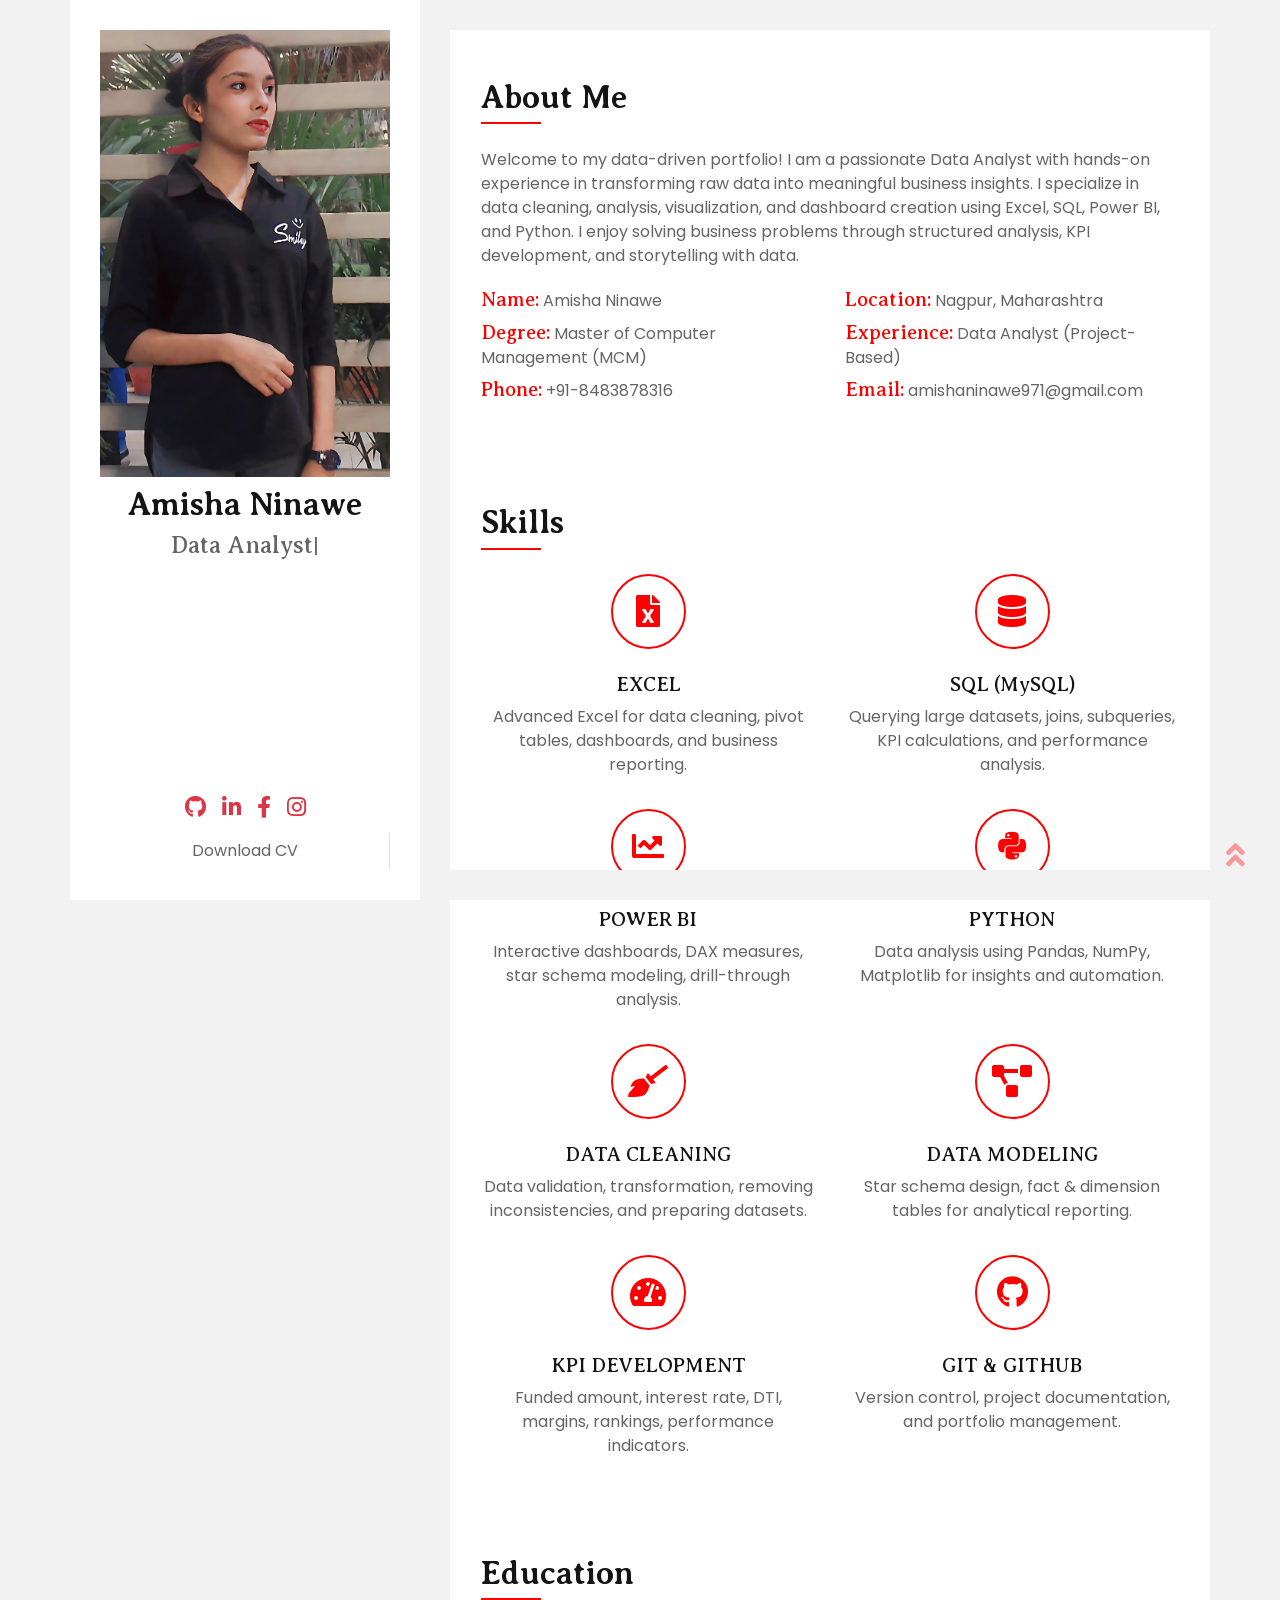
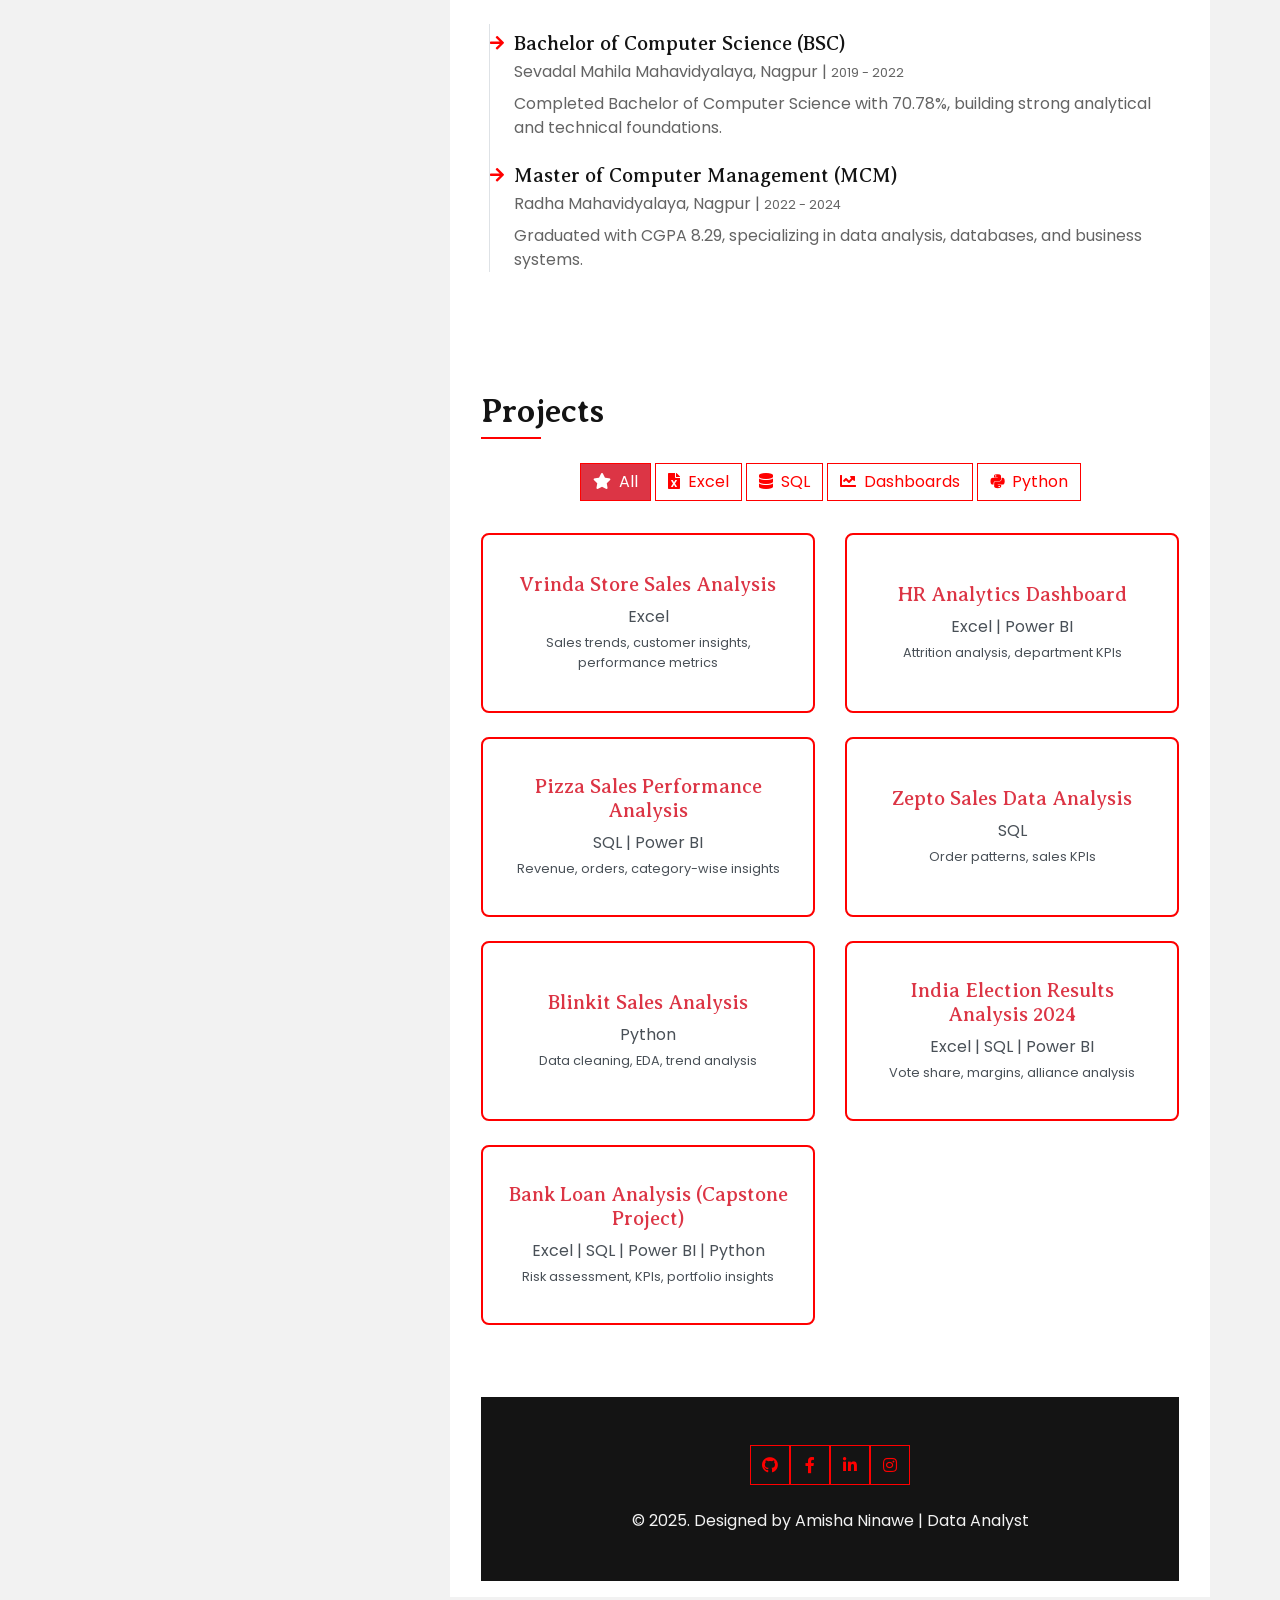
==== index.html @ b038d67d "sixth commit" ====
<!DOCTYPE html>
<html lang="en">
    <head>
        <meta charset="utf-8">
        <title>Amisha Ninawe | Data Analyst Portfolio</title>
        <meta content="width=device-width, initial-scale=1.0" name="viewport">
        <meta content="Free Website Template" name="keywords">
        <meta content="Free Website Template" name="description">
        <link rel="stylesheet" href="https://cdnjs.cloudflare.com/ajax/libs/font-awesome/4.7.0/css/font-awesome.min.css">

        <!-- Favicon -->
        <link href="img/favicon.ico" rel="icon">

        <!-- Google Fonts -->
        <link rel="preconnect" href="https://fonts.gstatic.com">
        <link href="https://fonts.googleapis.com/css2?family=Averia+Serif+Libre:wght@400;700&family=Poppins&display=swap" rel="stylesheet"> 

        <!-- Font Awesome -->
        <link href="https://cdnjs.cloudflare.com/ajax/libs/font-awesome/5.10.0/css/all.min.css" rel="stylesheet">

        <!-- Libraries Stylesheet -->
        <link href="lib/owlcarousel/assets/owl.carousel.min.css" rel="stylesheet">
        <link href="lib/lightbox/css/lightbox.min.css" rel="stylesheet">

        <!-- Customized Bootstrap Stylesheet -->
        <link href="css/style.css" rel="stylesheet">
    </head>
                <body data-spy="scroll" data-target=".navbar" data-offset="51">
                <div class="wrapper">
                 <div class="sidebar">
                <div class="sidebar-text d-flex flex-column h-100 justify-content-center text-center">
                <img class="w-100 img-fluid" src="img/Myself.jpg" alt="Image" id="shrink-image">
                 <h2 class="mt-2">Amisha Ninawe</h2>
                    <div class="mb-4" style="height: 22px;">
                        <h4 class="typed-text-output d-inline-block text-body"></h4>
                       <div class="typed-text d-none">
                       Data Analyst, Business Data Analyst, Power BI Developer, SQL Analyst, Analytics Professional
                      </div>
                    </div>
                    <div class="d-flex justify-content-center mt-auto mb-2" style="font-size: 22px;">
                        <a class="mx-2" href="https://github.com/Amisha0971"><i class="fab fa-github"></i></a>
                        <a class="mx-2" href="https://www.linkedin.com/in/amisha-n-b78b58271/"><i class="fab fa-linkedin-in"></i></a>
                        <a class="mx-2" href="https://www.facebook.com/profile.php?id=61550005736277"><i class="fab fa-facebook-f"></i></a>
                        <a class="mx-2" href="https://www.instagram.com/miss_gopeeka0907/"><i class="fab fa-instagram"></i></a>
                    </div>
                     <div class="d-flex align-items-end justify-content-between" style="margin-top: 0; padding-top: 0;">
                        <a href="https://drive.google.com/file/d/1MNE9P2Z4hpZyHETuMIl4eHHiagAOZmid/view?usp=sharing" class="btn btn-block border-right" download>Download CV</a>
                    </div>
                    </div>
                <div class="sidebar-icon d-flex flex-column h-100 justify-content-center text-right">
                    <i class="fas fa-2x fa-angle-double-right text-primary"></i>
                </div>
            </div>
            
            <div class="content">
                <!-- About Start -->
                <div class="container bg-white py-5">
                    <div class="row px-3">
                        <div class="col-12">
                            <h2 class="title position-relative pb-2 mb-4">About Me</h2>
                        </div>
                        <div class="col-12">
                        <p>
                        Welcome to my data-driven portfolio! I am a passionate Data Analyst with hands-on experience in transforming raw data into meaningful business insights. I specialize in data cleaning, analysis, visualization, and dashboard creation using Excel, SQL, Power BI, and Python. I enjoy solving business problems through structured analysis, KPI development, and storytelling with data.
                        </p>
                            <div class="row">
                            <div class="col-sm-6 py-1">
                            <h5 class="d-inline text-primary">Name:</h5> Amisha Ninawe
                            </div>

                            <div class="col-sm-6 py-1">
                            <h5 class="d-inline text-primary">Location:</h5> Nagpur, Maharashtra
                            </div>

                            <div class="col-sm-6 py-1">
                            <h5 class="d-inline text-primary">Degree:</h5> Master of Computer Management (MCM)
                            </div>

                            <div class="col-sm-6 py-1">
                            <h5 class="d-inline text-primary">Experience:</h5> Data Analyst (Project-Based)
                            </div>

                             <div class="col-sm-6 py-1">
                             <h5 class="d-inline text-primary">Phone:</h5> +91-8483878316
                             </div>

                             <div class="col-sm-6 py-1">
                             <h5 class="d-inline text-primary">Email:</h5> amishaninawe971@gmail.com
                             </div>

                             </div>
                        </div>
                    </div>
                </div>
                <!-- About End -->


               
    <!-- Skills Start -->
<div class="container bg-white pt-5 pb-3">
  <div class="row px-3">
    <div class="col-12">
      <h2 class="title position-relative pb-2 mb-4">Skills</h2>
    </div>

    <!-- EXCEL -->
    <div class="col-md-6 service-item text-center mb-3">
      <i class="fas fa-file-excel fa-2x mx-auto mb-4 text-primary"></i>
      <h5 class="mb-2">EXCEL</h5>
      <p>Advanced Excel for data cleaning, pivot tables, dashboards, and business reporting.</p>
    </div>

    <!-- SQL -->
    <div class="col-md-6 service-item text-center mb-3">
      <i class="fas fa-database fa-2x mx-auto mb-4 text-primary"></i>
      <h5 class="mb-2">SQL (MySQL)</h5>
      <p>Querying large datasets, joins, subqueries, KPI calculations, and performance analysis.</p>
    </div>

    <!-- POWER BI -->
    <div class="col-md-6 service-item text-center mb-3">
      <i class="fas fa-chart-line fa-2x mx-auto mb-4 text-primary"></i>
      <h5 class="mb-2">POWER BI</h5>
      <p>Interactive dashboards, DAX measures, star schema modeling, drill-through analysis.</p>
    </div>

    <!-- PYTHON -->
    <div class="col-md-6 service-item text-center mb-3">
      <i class="fab fa-python fa-2x mx-auto mb-4 text-primary"></i>
      <h5 class="mb-2">PYTHON</h5>
      <p>Data analysis using Pandas, NumPy, Matplotlib for insights and automation.</p>
    </div>

    <!-- DATA CLEANING -->
    <div class="col-md-6 service-item text-center mb-3">
      <i class="fas fa-broom fa-2x mx-auto mb-4 text-primary"></i>
      <h5 class="mb-2">DATA CLEANING</h5>
      <p>Data validation, transformation, removing inconsistencies, and preparing datasets.</p>
    </div>

    <!-- DATA MODELING -->
    <div class="col-md-6 service-item text-center mb-3">
      <i class="fas fa-project-diagram fa-2x mx-auto mb-4 text-primary"></i>
      <h5 class="mb-2">DATA MODELING</h5>
      <p>Star schema design, fact & dimension tables for analytical reporting.</p>
    </div>

    <!-- KPI DEVELOPMENT -->
    <div class="col-md-6 service-item text-center mb-3">
      <i class="fas fa-tachometer-alt fa-2x mx-auto mb-4 text-primary"></i>
      <h5 class="mb-2">KPI DEVELOPMENT</h5>
      <p>Funded amount, interest rate, DTI, margins, rankings, performance indicators.</p>
    </div>

    <!-- GIT & GITHUB -->
    <div class="col-md-6 service-item text-center mb-3">
      <i class="fab fa-github fa-2x mx-auto mb-4 text-primary"></i>
      <h5 class="mb-2">GIT & GITHUB</h5>
      <p>Version control, project documentation, and portfolio management.</p>
    </div>

  </div>
</div>
<!-- Skills End -->

                
<!-- Education Start -->
                <div class="container bg-white py-5">
                    <div class="row px-3">
                        <div class="col-12">
                            <h2 class="title position-relative pb-2 mb-4">Education</h2>
                        </div>
                        <div class="col-12">
                            <div class="border-left border-primary pt-2 pl-4 ml-2">
                                <div class="position-relative mb-4">
                                    <i class="fa fa-arrow-right text-primary position-absolute" style="top: 3px; left: -24px;"></i>
                                    <h5 class="mb-1">Bachelor of Computer Science (BSC)</h5>
                                    <p class="mb-2">Sevadal Mahila Mahavidyalaya, Nagpur | <small>2019 - 2022</small></p>
                                    <p>Completed Bachelor of Computer Science with 70.78%, building strong analytical and technical foundations.</p>

                                </div>
                                <div class="position-relative mb-4">
                                    <i class="fa fa-arrow-right text-primary position-absolute" style="top: 3px; left: -24px;"></i>
                                    <h5 class="mb-1">Master of Computer Management (MCM)</h5>
                                    <p class="mb-2">Radha Mahavidyalaya, Nagpur | <small>2022 - 2024</small></p>
                                    <p>Graduated with CGPA 8.29, specializing in data analysis, databases, and business systems.</p>

                                </div>
                              </div>
                        </div>
                    </div>
                </div>
                <!-- Education End -->


               
                <!-- Projects Start -->
<div class="container bg-white pt-5 pb-3">
    <div class="row px-3">
        <div class="col-12">
            <h2 class="title position-relative pb-2 mb-4">Projects</h2>
        </div>

        <div class="col-12">
            <!-- Filters -->
            <div class="row">
                <div class="col-12 text-center mb-2">
                    <ul class="list-inline mb-4" id="portfolio-flters">
                        <li class="btn btn-outline-primary active" data-filter="*">
                            <i class="fa fa-star mr-2"></i>All
                        </li>
                        <li class="btn btn-outline-primary" data-filter=".excel">
                            <i class="fa fa-file-excel mr-2"></i>Excel
                        </li>
                        <li class="btn btn-outline-primary" data-filter=".sql">
                            <i class="fa fa-database mr-2"></i>SQL
                        </li>
                        <li class="btn btn-outline-primary" data-filter=".dashboard">
                            <i class="fa fa-chart-line mr-2"></i>Dashboards
                        </li>
                        <li class="btn btn-outline-primary" data-filter=".python">
                            <i class="fab fa-python mr-2"></i>Python
                        </li>
                    </ul>
                </div>
            </div>

           <div class="row portfolio-container">

    <!-- Vrinda Store -->
    <div class="col-md-6 mb-4 portfolio-item excel">
        <a href="https://github.com/Amisha0971" target="_blank" class="project-link">
            <div class="position-relative p-4 border text-center">
                <h5>Vrinda Store Sales Analysis</h5>
                <p class="mb-1">Excel</p>
                <small>Sales trends, customer insights, performance metrics</small>
            </div>
        </a>
    </div>

    <!-- HR Analytics -->
    <div class="col-md-6 mb-4 portfolio-item excel dashboard">
        <a href="https://github.com/Amisha0971" target="_blank" class="project-link">
            <div class="position-relative p-4 border text-center">
                <h5>HR Analytics Dashboard</h5>
                <p class="mb-1">Excel | Power BI</p>
                <small>Attrition analysis, department KPIs</small>
            </div>
        </a>
    </div>

    <!-- Pizza Sales -->
    <div class="col-md-6 mb-4 portfolio-item sql dashboard">
        <a href="https://github.com/Amisha0971" target="_blank" class="project-link">
            <div class="position-relative p-4 border text-center">
                <h5>Pizza Sales Performance Analysis</h5>
                <p class="mb-1">SQL | Power BI</p>
                <small>Revenue, orders, category-wise insights</small>
            </div>
        </a>
    </div>

    <!-- Zepto Sales -->
    <div class="col-md-6 mb-4 portfolio-item sql">
        <a href="https://github.com/Amisha0971" target="_blank" class="project-link">
            <div class="position-relative p-4 border text-center">
                <h5>Zepto Sales Data Analysis</h5>
                <p class="mb-1">SQL</p>
                <small>Order patterns, sales KPIs</small>
            </div>
        </a>
    </div>

    <!-- Blinkit -->
    <div class="col-md-6 mb-4 portfolio-item python">
        <a href="https://github.com/Amisha0971" target="_blank" class="project-link">
            <div class="position-relative p-4 border text-center">
                <h5>Blinkit Sales Analysis</h5>
                <p class="mb-1">Python</p>
                <small>Data cleaning, EDA, trend analysis</small>
            </div>
        </a>
    </div>

    <!-- India Election -->
    <div class="col-md-6 mb-4 portfolio-item excel sql dashboard">
        <a href="https://github.com/Amisha0971" target="_blank" class="project-link">
            <div class="position-relative p-4 border text-center">
                <h5>India Election Results Analysis 2024</h5>
                <p class="mb-1">Excel | SQL | Power BI</p>
                <small>Vote share, margins, alliance analysis</small>
            </div>
        </a>
    </div>

    <!-- Bank Loan (Capstone) -->
    <div class="col-md-6 mb-4 portfolio-item excel sql dashboard python">
        <a href="https://github.com/Amisha0971" target="_blank" class="project-link">
            <div class="position-relative p-4 border text-center">
                <h5>Bank Loan Analysis (Capstone Project)</h5>
                <p class="mb-1">Excel | SQL | Power BI | Python</p>
                <small>Risk assessment, KPIs, portfolio insights</small>
            </div>
        </a>
    </div>

</div>



               <!-- Footer Start -->
<div class="container-fluid bg-white pt-5 px-0">
    <div class="container bg-dark text-light text-center py-5">
        <div class="d-flex justify-content-center mb-4">
            <a class="btn btn-outline-primary btn-square " href="https://github.com/Amisha0971"><i class="fab fa-github"></i></a>
            <a class="btn btn-outline-primary btn-square " href="https://www.facebook.com/profile.php?id=61550005736277"><i class="fab fa-facebook-f"></i></a>
            <a class="btn btn-outline-primary btn-square " href="https://www.linkedin.com/in/amisha-n-b78b58271/"><i class="fab fa-linkedin-in"></i></a>
            <a class="btn btn-outline-primary btn-square " href="https://www.instagram.com/miss_gopeeka0907/"><i class="fab fa-instagram"></i></a>
        </div>

        <p class="m-0">&copy; 2025. Designed by Amisha Ninawe | Data Analyst</p>

    </div>
</div>
<!-- Footer End -->

            </div>
        </div>
        
        <!-- Back to Top -->
        <a href="#" class="back-to-top"><i class="fa fa-angle-double-up"></i></a>
        
        <!-- JavaScript Libraries -->
        <script src="https://code.jquery.com/jquery-3.4.1.min.js"></script>
        <script src="https://stackpath.bootstrapcdn.com/bootstrap/4.4.1/js/bootstrap.bundle.min.js"></script>
        <script src="lib/typed/typed.min.js"></script>
        <script src="lib/easing/easing.min.js"></script>
        <script src="lib/waypoints/waypoints.min.js"></script>
        <script src="lib/owlcarousel/owl.carousel.min.js"></script>
        <script src="lib/isotope/isotope.pkgd.min.js"></script>
        <script src="lib/lightbox/js/lightbox.min.js"></script>

        <!-- Contact Javascript File -->
        <script src="mail/jqBootstrapValidation.min.js"></script>
        <script src="mail/contact.js"></script>

        <!-- Template Javascript -->
        <script src="js/main.js"></script>
    </body>
</html>
---- css/style.css ----
/******* Bootstrap Theming ********/
/*!
 * Bootstrap v4.5.3 (https://getbootstrap.com/)
 * Copyright 2011-2020 The Bootstrap Authors
 * Copyright 2011-2020 Twitter, Inc.
 * Licensed under MIT (https://github.com/twbs/bootstrap/blob/main/LICENSE)
 */
:root {
  --blue: #007bff;
  --indigo: #6610f2;
  --purple: #6f42c1;
  --pink: #e83e8c;
  --red: #dc3545;
  --orange: #fd7e14;
  --yellow: #ffc107;
  --green:#28a745;
  --teal: #20c997;
  --cyan: #17a2b8;
  --white: #fff;
  --gray: #6c757d;
  --gray-dark: #343a40;
  --primary:var(--cyan);
  --secondary: #6c757d;
  --success: red;
  --info: #17a2b8;
  --warning: #ffc107;
  --danger: #dc3545;
  --light: #F2F2F2;
  --dark: #141414;
  --breakpoint-xs: 0;
  --breakpoint-sm: 576px;
  --breakpoint-md: 768px;
  --breakpoint-lg: 992px;
  --breakpoint-xl: 1200px;
  --font-family-sans-serif: -apple-system, BlinkMacSystemFont, "Segoe UI", Roboto, "Helvetica Neue", Arial, "Noto Sans", sans-serif, "Apple Color Emoji", "Segoe UI Emoji", "Segoe UI Symbol", "Noto Color Emoji";
  --font-family-monospace: SFMono-Regular, Menlo, Monaco, Consolas, "Liberation Mono", "Courier New", monospace;
}

*,
*::before,
*::after {
  box-sizing: border-box;
}

html {
  font-family: sans-serif;
  line-height: 1.15;
  -webkit-text-size-adjust: 100%;
  -webkit-tap-highlight-color: rgba(0, 0, 0, 0);
}

article, aside, figcaption, figure, footer, header, hgroup, main, nav, section {
  display: block;
}

body {
  margin: 0;
  font-family: "Poppins", sans-serif;
  font-size: 1rem;
  font-weight: 400;
  line-height: 1.5;
  color: #646464;
  text-align: left;
  background-color: #F2F2F2;
}

[tabindex="-1"]:focus:not(:focus-visible) {
  outline: 0 !important;
}

hr {
  box-sizing: content-box;
  height: 0;
  overflow: visible;
}

h1, h2, h3, h4, h5, h6 {
  margin-top: 0;
  margin-bottom: 0.5rem;
}

p {
  margin-top: 0;
  margin-bottom: 1rem;
}

abbr[title],
abbr[data-original-title] {
  text-decoration: underline;
  text-decoration: underline dotted;
  cursor: help;
  border-bottom: 0;
  text-decoration-skip-ink: none;
}

address {
  margin-bottom: 1rem;
  font-style: normal;
  line-height: inherit;
}

ol,
ul,
dl {
  margin-top: 0;
  margin-bottom: 1rem;
}

ol ol,
ul ul,
ol ul,
ul ol {
  margin-bottom: 0;
}

dt {
  font-weight: 700;
}

dd {
  margin-bottom: .5rem;
  margin-left: 0;
}

blockquote {
  margin: 0 0 1rem;
}

b,
strong {
  font-weight: bolder;
}

small {
  font-size: 80%;
}

sub,
sup {
  position: relative;
  font-size: 75%;
  line-height: 0;
  vertical-align: baseline;
}

sub {
  bottom: -.25em;
}

sup {
  top: -.5em;
}

a {
  color:red;
  text-decoration: none;
  background-color: transparent;
}

a:hover {
  color:red;
  text-decoration: underline;
}

a:not([href]):not([class]) {
  color: inherit;
  text-decoration: none;
}

a:not([href]):not([class]):hover {
  color: inherit;
  text-decoration: none;
}

pre,
code,
kbd,
samp {
  font-family: SFMono-Regular, Menlo, Monaco, Consolas, "Liberation Mono", "Courier New", monospace;
  font-size: 1em;
}

pre {
  margin-top: 0;
  margin-bottom: 1rem;
  overflow: auto;
  -ms-overflow-style: scrollbar;
}

figure {
  margin: 0 0 1rem;
}

img {
  vertical-align: middle;
  border-style: none;
}

svg {
  overflow: hidden;
  vertical-align: middle;
}

table {
  border-collapse: collapse;
}

caption {
  padding-top: 0.75rem;
  padding-bottom: 0.75rem;
  color: #6c757d;
  text-align: left;
  caption-side: bottom;
}

th {
  text-align: inherit;
  text-align: -webkit-match-parent;
}

label {
  display: inline-block;
  margin-bottom: 0.5rem;
}

button {
  border-radius: 0;
}

button:focus {
  outline: 1px dotted;
  outline: 5px auto -webkit-focus-ring-color;
}

input,
button,
select,
optgroup,
textarea {
  margin: 0;
  font-family: inherit;
  font-size: inherit;
  line-height: inherit;
}

button,
input {
  overflow: visible;
}

button,
select {
  text-transform: none;
}

[role="button"] {
  cursor: pointer;
}

select {
  word-wrap: normal;
}

button,
[type="button"],
[type="reset"],
[type="submit"] {
  -webkit-appearance: button;
}

button:not(:disabled),
[type="button"]:not(:disabled),
[type="reset"]:not(:disabled),
[type="submit"]:not(:disabled) {
  cursor: pointer;
}

button::-moz-focus-inner,
[type="button"]::-moz-focus-inner,
[type="reset"]::-moz-focus-inner,
[type="submit"]::-moz-focus-inner {
  padding: 0;
  border-style: none;
}

input[type="radio"],
input[type="checkbox"] {
  box-sizing: border-box;
  padding: 0;
}

textarea {
  overflow: auto;
  resize: vertical;
}

fieldset {
  min-width: 0;
  padding: 0;
  margin: 0;
  border: 0;
}

legend {
  display: block;
  width: 100%;
  max-width: 100%;
  padding: 0;
  margin-bottom: .5rem;
  font-size: 1.5rem;
  line-height: inherit;
  color: inherit;
  white-space: normal;
}

progress {
  vertical-align: baseline;
}

[type="number"]::-webkit-inner-spin-button,
[type="number"]::-webkit-outer-spin-button {
  height: auto;
}

[type="search"] {
  outline-offset: -2px;
  -webkit-appearance: none;
}

[type="search"]::-webkit-search-decoration {
  -webkit-appearance: none;
}

::-webkit-file-upload-button {
  font: inherit;
  -webkit-appearance: button;
}

output {
  display: inline-block;
}

summary {
  display: list-item;
  cursor: pointer;
}

template {
  display: none;
}

[hidden] {
  display: none !important;
}

h1, h2, h3, h4, h5, h6,
.h1, .h2, .h3, .h4, .h5, .h6 {
  margin-bottom: 0.5rem;
  font-family: "Averia Serif Libre", cursive;
  font-weight: 500;
  line-height: 1.2;
  color: #141414;
}

h1, .h1 {
  font-size: 2.5rem;
}

h2, .h2 {
  font-size: 2rem;
}

h3, .h3 {
  font-size: 1.75rem;
}

h4, .h4 {
  font-size: 1.5rem;
}

h5, .h5 {
  font-size: 1.25rem;
}

h6, .h6 {
  font-size: 1rem;
}

.lead {
  font-size: 1.25rem;
  font-weight: 300;
}

.display-1 {
  font-size: 6rem;
  font-weight: 300;
  line-height: 1.2;
}

.display-2 {
  font-size: 5.5rem;
  font-weight: 300;
  line-height: 1.2;
}

.display-3 {
  font-size: 4.5rem;
  font-weight: 300;
  line-height: 1.2;
}

.display-4 {
  font-size: 3.5rem;
  font-weight: 300;
  line-height: 1.2;
}

hr {
  margin-top: 1rem;
  margin-bottom: 1rem;
  border: 0;
  border-top: 1px solid rgba(0, 0, 0, 0.1);
}

small,
.small {
  font-size: 80%;
  font-weight: 400;
}

mark,
.mark {
  padding: 0.2em;
  background-color: #fcf8e3;
}

.list-unstyled {
  padding-left: 0;
  list-style: none;
}

.list-inline {
  padding-left: 0;
  list-style: none;
}

.list-inline-item {
  display: inline-block;
}

.list-inline-item:not(:last-child) {
  margin-right: 0.5rem;
}

.initialism {
  font-size: 90%;
  text-transform: uppercase;
}

.blockquote {
  margin-bottom: 1rem;
  font-size: 1.25rem;
}

.blockquote-footer {
  display: block;
  font-size: 80%;
  color: #6c757d;
}

.blockquote-footer::before {
  content: "\2014\00A0";
}

#shrink-image {
  transition: transform 0.3s; /* Add a smooth transition effect */
}

#shrink-image:hover {
  transform: scale(0.9); /* Shrink the image to 90% of its original size on hover */
}

.img-fluid {
  max-width: 100%;
  height: auto;
}

.img-thumbnail {
  padding: 0.25rem;
  background-color: #F2F2F2;
  border: 1px solid #dee2e6;
  max-width: 100%;
  height: auto;
}

.figure {
  display: inline-block;
}

.figure-img {
  margin-bottom: 0.5rem;
  line-height: 1;
}

.figure-caption {
  font-size: 90%;
  color: #6c757d;
}

code {
  font-size: 87.5%;
  color: #e83e8c;
  word-wrap: break-word;
}

a > code {
  color: inherit;
}

kbd {
  padding: 0.2rem 0.4rem;
  font-size: 87.5%;
  color: #fff;
  background-color: #212529;
}

kbd kbd {
  padding: 0;
  font-size: 100%;
  font-weight: 700;
}

pre {
  display: block;
  font-size: 87.5%;
  color: #212529;
}

pre code {
  font-size: inherit;
  color: inherit;
  word-break: normal;
}

.pre-scrollable {
  max-height: 340px;
  overflow-y: scroll;
}

.container,
.container-fluid,
.container-sm,
.container-md,
.container-lg,
.container-xl {
  width: 100%;
  padding-right: 15px;
  padding-left: 15px;
  margin-right: auto;
  margin-left: auto;
}

@media (min-width: 576px) {
  .container, .container-sm {
    max-width: 540px;
  }
}

@media (min-width: 768px) {
  .container, .container-sm, .container-md {
    max-width: 720px;
  }
}

@media (min-width: 992px) {
  .container, .container-sm, .container-md, .container-lg {
    max-width: 960px;
  }
}

@media (min-width: 1200px) {
  .container, .container-sm, .container-md, .container-lg, .container-xl {
    max-width: 1140px;
  }
}

.row {
  display: flex;
  flex-wrap: wrap;
  margin-right: -15px;
  margin-left: -15px;
}

.no-gutters {
  margin-right: 0;
  margin-left: 0;
}

.no-gutters > .col,
.no-gutters > [class*="col-"] {
  padding-right: 0;
  padding-left: 0;
}

.col-1, .col-2, .col-3, .col-4, .col-5, .col-6, .col-7, .col-8, .col-9, .col-10, .col-11, .col-12, .col,
.col-auto, .col-sm-1, .col-sm-2, .col-sm-3, .col-sm-4, .col-sm-5, .col-sm-6, .col-sm-7, .col-sm-8, .col-sm-9, .col-sm-10, .col-sm-11, .col-sm-12, .col-sm,
.col-sm-auto, .col-md-1, .col-md-2, .col-md-3, .col-md-4, .col-md-5, .col-md-6, .col-md-7, .col-md-8, .col-md-9, .col-md-10, .col-md-11, .col-md-12, .col-md,
.col-md-auto, .col-lg-1, .col-lg-2, .col-lg-3, .col-lg-4, .col-lg-5, .col-lg-6, .col-lg-7, .col-lg-8, .col-lg-9, .col-lg-10, .col-lg-11, .col-lg-12, .col-lg,
.col-lg-auto, .col-xl-1, .col-xl-2, .col-xl-3, .col-xl-4, .col-xl-5, .col-xl-6, .col-xl-7, .col-xl-8, .col-xl-9, .col-xl-10, .col-xl-11, .col-xl-12, .col-xl,
.col-xl-auto {
  position: relative;
  width: 100%;
  padding-right: 15px;
  padding-left: 15px;
}

.col {
  flex-basis: 0;
  flex-grow: 1;
  max-width: 100%;
}

.row-cols-1 > * {
  flex: 0 0 100%;
  max-width: 100%;
}

.row-cols-2 > * {
  flex: 0 0 50%;
  max-width: 50%;
}

.row-cols-3 > * {
  flex: 0 0 33.33333%;
  max-width: 33.33333%;
}

.row-cols-4 > * {
  flex: 0 0 25%;
  max-width: 25%;
}

.row-cols-5 > * {
  flex: 0 0 20%;
  max-width: 20%;
}

.row-cols-6 > * {
  flex: 0 0 16.66667%;
  max-width: 16.66667%;
}

.col-auto {
  flex: 0 0 auto;
  width: auto;
  max-width: 100%;
}

.col-1 {
  flex: 0 0 8.33333%;
  max-width: 8.33333%;
}

.col-2 {
  flex: 0 0 16.66667%;
  max-width: 16.66667%;
}

.col-3 {
  flex: 0 0 25%;
  max-width: 25%;
}

.col-4 {
  flex: 0 0 33.33333%;
  max-width: 33.33333%;
}

.col-5 {
  flex: 0 0 41.66667%;
  max-width: 41.66667%;
}

.col-6 {
  flex: 0 0 50%;
  max-width: 50%;
}

.col-7 {
  flex: 0 0 58.33333%;
  max-width: 58.33333%;
}

.col-8 {
  flex: 0 0 66.66667%;
  max-width: 66.66667%;
}

.col-9 {
  flex: 0 0 75%;
  max-width: 75%;
}

.col-10 {
  flex: 0 0 83.33333%;
  max-width: 83.33333%;
}

.col-11 {
  flex: 0 0 91.66667%;
  max-width: 91.66667%;
}

.col-12 {
  flex: 0 0 100%;
  max-width: 100%;
}

.order-first {
  order: -1;
}

.order-last {
  order: 13;
}

.order-0 {
  order: 0;
}

.order-1 {
  order: 1;
}

.order-2 {
  order: 2;
}

.order-3 {
  order: 3;
}

.order-4 {
  order: 4;
}

.order-5 {
  order: 5;
}

.order-6 {
  order: 6;
}

.order-7 {
  order: 7;
}

.order-8 {
  order: 8;
}

.order-9 {
  order: 9;
}

.order-10 {
  order: 10;
}

.order-11 {
  order: 11;
}

.order-12 {
  order: 12;
}

.offset-1 {
  margin-left: 8.33333%;
}

.offset-2 {
  margin-left: 16.66667%;
}

.offset-3 {
  margin-left: 25%;
}

.offset-4 {
  margin-left: 33.33333%;
}

.offset-5 {
  margin-left: 41.66667%;
}

.offset-6 {
  margin-left: 50%;
}

.offset-7 {
  margin-left: 58.33333%;
}

.offset-8 {
  margin-left: 66.66667%;
}

.offset-9 {
  margin-left: 75%;
}

.offset-10 {
  margin-left: 83.33333%;
}

.offset-11 {
  margin-left: 91.66667%;
}

@media (min-width: 576px) {
  .col-sm {
    flex-basis: 0;
    flex-grow: 1;
    max-width: 100%;
  }
  .row-cols-sm-1 > * {
    flex: 0 0 100%;
    max-width: 100%;
  }
  .row-cols-sm-2 > * {
    flex: 0 0 50%;
    max-width: 50%;
  }
  .row-cols-sm-3 > * {
    flex: 0 0 33.33333%;
    max-width: 33.33333%;
  }
  .row-cols-sm-4 > * {
    flex: 0 0 25%;
    max-width: 25%;
  }
  .row-cols-sm-5 > * {
    flex: 0 0 20%;
    max-width: 20%;
  }
  .row-cols-sm-6 > * {
    flex: 0 0 16.66667%;
    max-width: 16.66667%;
  }
  .col-sm-auto {
    flex: 0 0 auto;
    width: auto;
    max-width: 100%;
  }
  .col-sm-1 {
    flex: 0 0 8.33333%;
    max-width: 8.33333%;
  }
  .col-sm-2 {
    flex: 0 0 16.66667%;
    max-width: 16.66667%;
  }
  .col-sm-3 {
    flex: 0 0 25%;
    max-width: 25%;
  }
  .col-sm-4 {
    flex: 0 0 33.33333%;
    max-width: 33.33333%;
  }
  .col-sm-5 {
    flex: 0 0 41.66667%;
    max-width: 41.66667%;
  }
  .col-sm-6 {
    flex: 0 0 50%;
    max-width: 50%;
  }
  .col-sm-7 {
    flex: 0 0 58.33333%;
    max-width: 58.33333%;
  }
  .col-sm-8 {
    flex: 0 0 66.66667%;
    max-width: 66.66667%;
  }
  .col-sm-9 {
    flex: 0 0 75%;
    max-width: 75%;
  }
  .col-sm-10 {
    flex: 0 0 83.33333%;
    max-width: 83.33333%;
  }
  .col-sm-11 {
    flex: 0 0 91.66667%;
    max-width: 91.66667%;
  }
  .col-sm-12 {
    flex: 0 0 100%;
    max-width: 100%;
  }
  .order-sm-first {
    order: -1;
  }
  .order-sm-last {
    order: 13;
  }
  .order-sm-0 {
    order: 0;
  }
  .order-sm-1 {
    order: 1;
  }
  .order-sm-2 {
    order: 2;
  }
  .order-sm-3 {
    order: 3;
  }
  .order-sm-4 {
    order: 4;
  }
  .order-sm-5 {
    order: 5;
  }
  .order-sm-6 {
    order: 6;
  }
  .order-sm-7 {
    order: 7;
  }
  .order-sm-8 {
    order: 8;
  }
  .order-sm-9 {
    order: 9;
  }
  .order-sm-10 {
    order: 10;
  }
  .order-sm-11 {
    order: 11;
  }
  .order-sm-12 {
    order: 12;
  }
  .offset-sm-0 {
    margin-left: 0;
  }
  .offset-sm-1 {
    margin-left: 8.33333%;
  }
  .offset-sm-2 {
    margin-left: 16.66667%;
  }
  .offset-sm-3 {
    margin-left: 25%;
  }
  .offset-sm-4 {
    margin-left: 33.33333%;
  }
  .offset-sm-5 {
    margin-left: 41.66667%;
  }
  .offset-sm-6 {
    margin-left: 50%;
  }
  .offset-sm-7 {
    margin-left: 58.33333%;
  }
  .offset-sm-8 {
    margin-left: 66.66667%;
  }
  .offset-sm-9 {
    margin-left: 75%;
  }
  .offset-sm-10 {
    margin-left: 83.33333%;
  }
  .offset-sm-11 {
    margin-left: 91.66667%;
  }
}

@media (min-width: 768px) {
  .col-md {
    flex-basis: 0;
    flex-grow: 1;
    max-width: 100%;
  }
  .row-cols-md-1 > * {
    flex: 0 0 100%;
    max-width: 100%;
  }
  .row-cols-md-2 > * {
    flex: 0 0 50%;
    max-width: 50%;
  }
  .row-cols-md-3 > * {
    flex: 0 0 33.33333%;
    max-width: 33.33333%;
  }
  .row-cols-md-4 > * {
    flex: 0 0 25%;
    max-width: 25%;
  }
  .row-cols-md-5 > * {
    flex: 0 0 20%;
    max-width: 20%;
  }
  .row-cols-md-6 > * {
    flex: 0 0 16.66667%;
    max-width: 16.66667%;
  }
  .col-md-auto {
    flex: 0 0 auto;
    width: auto;
    max-width: 100%;
  }
  .col-md-1 {
    flex: 0 0 8.33333%;
    max-width: 8.33333%;
  }
  .col-md-2 {
    flex: 0 0 16.66667%;
    max-width: 16.66667%;
  }
  .col-md-3 {
    flex: 0 0 25%;
    max-width: 25%;
  }
  .col-md-4 {
    flex: 0 0 33.33333%;
    max-width: 33.33333%;
  }
  .col-md-5 {
    flex: 0 0 41.66667%;
    max-width: 41.66667%;
  }
  .col-md-6 {
    flex: 0 0 50%;
    max-width: 50%;
  }
  .col-md-7 {
    flex: 0 0 58.33333%;
    max-width: 58.33333%;
  }
  .col-md-8 {
    flex: 0 0 66.66667%;
    max-width: 66.66667%;
  }
  .col-md-9 {
    flex: 0 0 75%;
    max-width: 75%;
  }
  .col-md-10 {
    flex: 0 0 83.33333%;
    max-width: 83.33333%;
  }
  .col-md-11 {
    flex: 0 0 91.66667%;
    max-width: 91.66667%;
  }
  .col-md-12 {
    flex: 0 0 100%;
    max-width: 100%;
  }
  .order-md-first {
    order: -1;
  }
  .order-md-last {
    order: 13;
  }
  .order-md-0 {
    order: 0;
  }
  .order-md-1 {
    order: 1;
  }
  .order-md-2 {
    order: 2;
  }
  .order-md-3 {
    order: 3;
  }
  .order-md-4 {
    order: 4;
  }
  .order-md-5 {
    order: 5;
  }
  .order-md-6 {
    order: 6;
  }
  .order-md-7 {
    order: 7;
  }
  .order-md-8 {
    order: 8;
  }
  .order-md-9 {
    order: 9;
  }
  .order-md-10 {
    order: 10;
  }
  .order-md-11 {
    order: 11;
  }
  .order-md-12 {
    order: 12;
  }
  .offset-md-0 {
    margin-left: 0;
  }
  .offset-md-1 {
    margin-left: 8.33333%;
  }
  .offset-md-2 {
    margin-left: 16.66667%;
  }
  .offset-md-3 {
    margin-left: 25%;
  }
  .offset-md-4 {
    margin-left: 33.33333%;
  }
  .offset-md-5 {
    margin-left: 41.66667%;
  }
  .offset-md-6 {
    margin-left: 50%;
  }
  .offset-md-7 {
    margin-left: 58.33333%;
  }
  .offset-md-8 {
    margin-left: 66.66667%;
  }
  .offset-md-9 {
    margin-left: 75%;
  }
  .offset-md-10 {
    margin-left: 83.33333%;
  }
  .offset-md-11 {
    margin-left: 91.66667%;
  }
}

@media (min-width: 992px) {
  .col-lg {
    flex-basis: 0;
    flex-grow: 1;
    max-width: 100%;
  }
  .row-cols-lg-1 > * {
    flex: 0 0 100%;
    max-width: 100%;
  }
  .row-cols-lg-2 > * {
    flex: 0 0 50%;
    max-width: 50%;
  }
  .row-cols-lg-3 > * {
    flex: 0 0 33.33333%;
    max-width: 33.33333%;
  }
  .row-cols-lg-4 > * {
    flex: 0 0 25%;
    max-width: 25%;
  }
  .row-cols-lg-5 > * {
    flex: 0 0 20%;
    max-width: 20%;
  }
  .row-cols-lg-6 > * {
    flex: 0 0 16.66667%;
    max-width: 16.66667%;
  }
  .col-lg-auto {
    flex: 0 0 auto;
    width: auto;
    max-width: 100%;
  }
  .col-lg-1 {
    flex: 0 0 8.33333%;
    max-width: 8.33333%;
  }
  .col-lg-2 {
    flex: 0 0 16.66667%;
    max-width: 16.66667%;
  }
  .col-lg-3 {
    flex: 0 0 25%;
    max-width: 25%;
  }
  .col-lg-4 {
    flex: 0 0 33.33333%;
    max-width: 33.33333%;
  }
  .col-lg-5 {
    flex: 0 0 41.66667%;
    max-width: 41.66667%;
  }
  .col-lg-6 {
    flex: 0 0 50%;
    max-width: 50%;
  }
  .col-lg-7 {
    flex: 0 0 58.33333%;
    max-width: 58.33333%;
  }
  .col-lg-8 {
    flex: 0 0 66.66667%;
    max-width: 66.66667%;
  }
  .col-lg-9 {
    flex: 0 0 75%;
    max-width: 75%;
  }
  .col-lg-10 {
    flex: 0 0 83.33333%;
    max-width: 83.33333%;
  }
  .col-lg-11 {
    flex: 0 0 91.66667%;
    max-width: 91.66667%;
  }
  .col-lg-12 {
    flex: 0 0 100%;
    max-width: 100%;
  }
  .order-lg-first {
    order: -1;
  }
  .order-lg-last {
    order: 13;
  }
  .order-lg-0 {
    order: 0;
  }
  .order-lg-1 {
    order: 1;
  }
  .order-lg-2 {
    order: 2;
  }
  .order-lg-3 {
    order: 3;
  }
  .order-lg-4 {
    order: 4;
  }
  .order-lg-5 {
    order: 5;
  }
  .order-lg-6 {
    order: 6;
  }
  .order-lg-7 {
    order: 7;
  }
  .order-lg-8 {
    order: 8;
  }
  .order-lg-9 {
    order: 9;
  }
  .order-lg-10 {
    order: 10;
  }
  .order-lg-11 {
    order: 11;
  }
  .order-lg-12 {
    order: 12;
  }
  .offset-lg-0 {
    margin-left: 0;
  }
  .offset-lg-1 {
    margin-left: 8.33333%;
  }
  .offset-lg-2 {
    margin-left: 16.66667%;
  }
  .offset-lg-3 {
    margin-left: 25%;
  }
  .offset-lg-4 {
    margin-left: 33.33333%;
  }
  .offset-lg-5 {
    margin-left: 41.66667%;
  }
  .offset-lg-6 {
    margin-left: 50%;
  }
  .offset-lg-7 {
    margin-left: 58.33333%;
  }
  .offset-lg-8 {
    margin-left: 66.66667%;
  }
  .offset-lg-9 {
    margin-left: 75%;
  }
  .offset-lg-10 {
    margin-left: 83.33333%;
  }
  .offset-lg-11 {
    margin-left: 91.66667%;
  }
}

@media (min-width: 1200px) {
  .col-xl {
    flex-basis: 0;
    flex-grow: 1;
    max-width: 100%;
  }
  .row-cols-xl-1 > * {
    flex: 0 0 100%;
    max-width: 100%;
  }
  .row-cols-xl-2 > * {
    flex: 0 0 50%;
    max-width: 50%;
  }
  .row-cols-xl-3 > * {
    flex: 0 0 33.33333%;
    max-width: 33.33333%;
  }
  .row-cols-xl-4 > * {
    flex: 0 0 25%;
    max-width: 25%;
  }
  .row-cols-xl-5 > * {
    flex: 0 0 20%;
    max-width: 20%;
  }
  .row-cols-xl-6 > * {
    flex: 0 0 16.66667%;
    max-width: 16.66667%;
  }
  .col-xl-auto {
    flex: 0 0 auto;
    width: auto;
    max-width: 100%;
  }
  .col-xl-1 {
    flex: 0 0 8.33333%;
    max-width: 8.33333%;
  }
  .col-xl-2 {
    flex: 0 0 16.66667%;
    max-width: 16.66667%;
  }
  .col-xl-3 {
    flex: 0 0 25%;
    max-width: 25%;
  }
  .col-xl-4 {
    flex: 0 0 33.33333%;
    max-width: 33.33333%;
  }
  .col-xl-5 {
    flex: 0 0 41.66667%;
    max-width: 41.66667%;
  }
  .col-xl-6 {
    flex: 0 0 50%;
    max-width: 50%;
  }
  .col-xl-7 {
    flex: 0 0 58.33333%;
    max-width: 58.33333%;
  }
  .col-xl-8 {
    flex: 0 0 66.66667%;
    max-width: 66.66667%;
  }
  .col-xl-9 {
    flex: 0 0 75%;
    max-width: 75%;
  }
  .col-xl-10 {
    flex: 0 0 83.33333%;
    max-width: 83.33333%;
  }
  .col-xl-11 {
    flex: 0 0 91.66667%;
    max-width: 91.66667%;
  }
  .col-xl-12 {
    flex: 0 0 100%;
    max-width: 100%;
  }
  .order-xl-first {
    order: -1;
  }
  .order-xl-last {
    order: 13;
  }
  .order-xl-0 {
    order: 0;
  }
  .order-xl-1 {
    order: 1;
  }
  .order-xl-2 {
    order: 2;
  }
  .order-xl-3 {
    order: 3;
  }
  .order-xl-4 {
    order: 4;
  }
  .order-xl-5 {
    order: 5;
  }
  .order-xl-6 {
    order: 6;
  }
  .order-xl-7 {
    order: 7;
  }
  .order-xl-8 {
    order: 8;
  }
  .order-xl-9 {
    order: 9;
  }
  .order-xl-10 {
    order: 10;
  }
  .order-xl-11 {
    order: 11;
  }
  .order-xl-12 {
    order: 12;
  }
  .offset-xl-0 {
    margin-left: 0;
  }
  .offset-xl-1 {
    margin-left: 8.33333%;
  }
  .offset-xl-2 {
    margin-left: 16.66667%;
  }
  .offset-xl-3 {
    margin-left: 25%;
  }
  .offset-xl-4 {
    margin-left: 33.33333%;
  }
  .offset-xl-5 {
    margin-left: 41.66667%;
  }
  .offset-xl-6 {
    margin-left: 50%;
  }
  .offset-xl-7 {
    margin-left: 58.33333%;
  }
  .offset-xl-8 {
    margin-left: 66.66667%;
  }
  .offset-xl-9 {
    margin-left: 75%;
  }
  .offset-xl-10 {
    margin-left: 83.33333%;
  }
  .offset-xl-11 {
    margin-left: 91.66667%;
  }
}

.table {
  width: 100%;
  margin-bottom: 1rem;
  color: #646464;
}

.table th,
.table td {
  padding: 0.75rem;
  vertical-align: top;
  border-top: 1px solid #dee2e6;
}

.table thead th {
  vertical-align: bottom;
  border-bottom: 2px solid #dee2e6;
}

.table tbody + tbody {
  border-top: 2px solid #dee2e6;
}

.table-sm th,
.table-sm td {
  padding: 0.3rem;
}

.table-bordered {
  border: 1px solid #dee2e6;
}

.table-bordered th,
.table-bordered td {
  border: 1px solid #dee2e6;
}

.table-bordered thead th,
.table-bordered thead td {
  border-bottom-width: 2px;
}

.table-borderless th,
.table-borderless td,
.table-borderless thead th,
.table-borderless tbody + tbody {
  border: 0;
}

.table-striped tbody tr:nth-of-type(odd) {
  background-color: rgba(0, 0, 0, 0.05);
}

.table-hover tbody tr:hover {
  color: #646464;
  background-color: rgba(0, 0, 0, 0.075);
}

.table-primary,
.table-primary > th,
.table-primary > td {
  background-color: #d9f1d6;
}

.table-primary th,
.table-primary td,
.table-primary thead th,
.table-primary tbody + tbody {
  border-color: #b9e4b3;
}

.table-hover .table-primary:hover {
  background-color: #c7ebc3;
}

.table-hover .table-primary:hover > td,
.table-hover .table-primary:hover > th {
  background-color: #c7ebc3;
}

.table-secondary,
.table-secondary > th,
.table-secondary > td {
  background-color: #d6d8db;
}

.table-secondary th,
.table-secondary td,
.table-secondary thead th,
.table-secondary tbody + tbody {
  border-color: #b3b7bb;
}

.table-hover .table-secondary:hover {
  background-color: #c8cbcf;
}

.table-hover .table-secondary:hover > td,
.table-hover .table-secondary:hover > th {
  background-color: #c8cbcf;
}

.table-success,
.table-success > th,
.table-success > td {
  background-color: #c3e6cb;
}

.table-success th,
.table-success td,
.table-success thead th,
.table-success tbody + tbody {
  border-color: #8fd19e;
}

.table-hover .table-success:hover {
  background-color: #b1dfbb;
}

.table-hover .table-success:hover > td,
.table-hover .table-success:hover > th {
  background-color: #b1dfbb;
}

.table-info,
.table-info > th,
.table-info > td {
  background-color: #bee5eb;
}

.table-info th,
.table-info td,
.table-info thead th,
.table-info tbody + tbody {
  border-color: #86cfda;
}

.table-hover .table-info:hover {
  background-color: #abdde5;
}

.table-hover .table-info:hover > td,
.table-hover .table-info:hover > th {
  background-color: #abdde5;
}

.table-warning,
.table-warning > th,
.table-warning > td {
  background-color: #ffeeba;
}

.table-warning th,
.table-warning td,
.table-warning thead th,
.table-warning tbody + tbody {
  border-color: #ffdf7e;
}

.table-hover .table-warning:hover {
  background-color: #ffe8a1;
}

.table-hover .table-warning:hover > td,
.table-hover .table-warning:hover > th {
  background-color: #ffe8a1;
}

.table-danger,
.table-danger > th,
.table-danger > td {
  background-color: #f5c6cb;
}

.table-danger th,
.table-danger td,
.table-danger thead th,
.table-danger tbody + tbody {
  border-color: #ed969e;
}

.table-hover .table-danger:hover {
  background-color: #f1b0b7;
}

.table-hover .table-danger:hover > td,
.table-hover .table-danger:hover > th {
  background-color: #f1b0b7;
}

.table-light,
.table-light > th,
.table-light > td {
  background-color: #fbfbfb;
}

.table-light th,
.table-light td,
.table-light thead th,
.table-light tbody + tbody {
  border-color: #f8f8f8;
}

.table-hover .table-light:hover {
  background-color: #eeeeee;
}

.table-hover .table-light:hover > td,
.table-hover .table-light:hover > th {
  background-color: #eeeeee;
}

.table-dark,
.table-dark > th,
.table-dark > td {
  background-color: #bdbdbd;
}

.table-dark th,
.table-dark td,
.table-dark thead th,
.table-dark tbody + tbody {
  border-color: #858585;
}

.table-hover .table-dark:hover {
  background-color: #b0b0b0;
}

.table-hover .table-dark:hover > td,
.table-hover .table-dark:hover > th {
  background-color: #b0b0b0;
}

.table-active,
.table-active > th,
.table-active > td {
  background-color: rgba(0, 0, 0, 0.075);
}

.table-hover .table-active:hover {
  background-color: rgba(0, 0, 0, 0.075);
}

.table-hover .table-active:hover > td,
.table-hover .table-active:hover > th {
  background-color: rgba(0, 0, 0, 0.075);
}

.table .thead-dark th {
  color: #fff;
  background-color: #343a40;
  border-color: #454d55;
}

.table .thead-light th {
  color: #495057;
  background-color: #e9ecef;
  border-color: #dee2e6;
}

.table-dark {
  color: #fff;
  background-color: #343a40;
}

.table-dark th,
.table-dark td,
.table-dark thead th {
  border-color: #454d55;
}

.table-dark.table-bordered {
  border: 0;
}

.table-dark.table-striped tbody tr:nth-of-type(odd) {
  background-color: rgba(255, 255, 255, 0.05);
}

.table-dark.table-hover tbody tr:hover {
  color: #fff;
  background-color: rgba(255, 255, 255, 0.075);
}

@media (max-width: 575.98px) {
  .table-responsive-sm {
    display: block;
    width: 100%;
    overflow-x: auto;
    -webkit-overflow-scrolling: touch;
  }
  .table-responsive-sm > .table-bordered {
    border: 0;
  }
}

@media (max-width: 767.98px) {
  .table-responsive-md {
    display: block;
    width: 100%;
    overflow-x: auto;
    -webkit-overflow-scrolling: touch;
  }
  .table-responsive-md > .table-bordered {
    border: 0;
  }
}

@media (max-width: 991.98px) {
  .table-responsive-lg {
    display: block;
    width: 100%;
    overflow-x: auto;
    -webkit-overflow-scrolling: touch;
  }
  .table-responsive-lg > .table-bordered {
    border: 0;
  }
}

@media (max-width: 1199.98px) {
  .table-responsive-xl {
    display: block;
    width: 100%;
    overflow-x: auto;
    -webkit-overflow-scrolling: touch;
  }
  .table-responsive-xl > .table-bordered {
    border: 0;
  }
}

.table-responsive {
  display: block;
  width: 100%;
  overflow-x: auto;
  -webkit-overflow-scrolling: touch;
}

.table-responsive > .table-bordered {
  border: 0;
}

.form-control {
  display: block;
  width: 100%;
  height: calc(1.5em + 0.75rem + 2px);
  padding: 0.375rem 0.75rem;
  font-size: 1rem;
  font-weight: 400;
  line-height: 1.5;
  color: #495057;
  background-color: #fff;
  background-clip: padding-box;
  border: 1px solid #ced4da;
  border-radius: 0;
  transition: border-color 0.15s ease-in-out, box-shadow 0.15s ease-in-out;
}

@media (prefers-reduced-motion: reduce) {
  .form-control {
    transition: none;
  }
}

.form-control::-ms-expand {
  background-color: transparent;
  border: 0;
}

.form-control:-moz-focusring {
  color: transparent;
  text-shadow: 0 0 0 #495057;
}

.form-control:focus {
  color: #495057;
  background-color: #fff;
  border-color: #cfedcb;
  outline: 0;
  box-shadow: 0 0 0 0.2rem rgba(120, 204, 109, 0.25);
}

.form-control::placeholder {
  color: #6c757d;
  opacity: 1;
}

.form-control:disabled, .form-control[readonly] {
  background-color: #e9ecef;
  opacity: 1;
}

input[type="date"].form-control,
input[type="time"].form-control,
input[type="datetime-local"].form-control,
input[type="month"].form-control {
  appearance: none;
}

select.form-control:focus::-ms-value {
  color: #495057;
  background-color: #fff;
}

.form-control-file,
.form-control-range {
  display: block;
  width: 100%;
}

.col-form-label {
  padding-top: calc(0.375rem + 1px);
  padding-bottom: calc(0.375rem + 1px);
  margin-bottom: 0;
  font-size: inherit;
  line-height: 1.5;
}

.col-form-label-lg {
  padding-top: calc(0.5rem + 1px);
  padding-bottom: calc(0.5rem + 1px);
  font-size: 1.25rem;
  line-height: 1.5;
}

.col-form-label-sm {
  padding-top: calc(0.25rem + 1px);
  padding-bottom: calc(0.25rem + 1px);
  font-size: 0.875rem;
  line-height: 1.5;
}

.form-control-plaintext {
  display: block;
  width: 100%;
  padding: 0.375rem 0;
  margin-bottom: 0;
  font-size: 1rem;
  line-height: 1.5;
  color: #646464;
  background-color: transparent;
  border: solid transparent;
  border-width: 1px 0;
}

.form-control-plaintext.form-control-sm, .form-control-plaintext.form-control-lg {
  padding-right: 0;
  padding-left: 0;
}

.form-control-sm {
  height: calc(1.5em + 0.5rem + 2px);
  padding: 0.25rem 0.5rem;
  font-size: 0.875rem;
  line-height: 1.5;
}

.form-control-lg {
  height: calc(1.5em + 1rem + 2px);
  padding: 0.5rem 1rem;
  font-size: 1.25rem;
  line-height: 1.5;
}

select.form-control[size], select.form-control[multiple] {
  height: auto;
}

textarea.form-control {
  height: auto;
}

.form-group {
  margin-bottom: 1rem;
}

.form-text {
  display: block;
  margin-top: 0.25rem;
}

.form-row {
  display: flex;
  flex-wrap: wrap;
  margin-right: -5px;
  margin-left: -5px;
}

.form-row > .col,
.form-row > [class*="col-"] {
  padding-right: 5px;
  padding-left: 5px;
}

.form-check {
  position: relative;
  display: block;
  padding-left: 1.25rem;
}

.form-check-input {
  position: absolute;
  margin-top: 0.3rem;
  margin-left: -1.25rem;
}

.form-check-input[disabled] ~ .form-check-label,
.form-check-input:disabled ~ .form-check-label {
  color: #6c757d;
}

.form-check-label {
  margin-bottom: 0;
}

.form-check-inline {
  display: inline-flex;
  align-items: center;
  padding-left: 0;
  margin-right: 0.75rem;
}

.form-check-inline .form-check-input {
  position: static;
  margin-top: 0;
  margin-right: 0.3125rem;
  margin-left: 0;
}

.valid-feedback {
  display: none;
  width: 100%;
  margin-top: 0.25rem;
  font-size: 80%;
  color: #28a745;
}

.valid-tooltip {
  position: absolute;
  top: 100%;
  left: 0;
  z-index: 5;
  display: none;
  max-width: 100%;
  padding: 0.25rem 0.5rem;
  margin-top: .1rem;
  font-size: 0.875rem;
  line-height: 1.5;
  color: #fff;
  background-color: rgba(40, 167, 69, 0.9);
}

.was-validated :valid ~ .valid-feedback,
.was-validated :valid ~ .valid-tooltip,
.is-valid ~ .valid-feedback,
.is-valid ~ .valid-tooltip {
  display: block;
}

.was-validated .form-control:valid, .form-control.is-valid {
  border-color: #28a745;
  padding-right: calc(1.5em + 0.75rem);
  background-image: url("data:image/svg+xml,%3csvg xmlns='http://www.w3.org/2000/svg' width='8' height='8' viewBox='0 0 8 8'%3e%3cpath fill='%2328a745' d='M2.3 6.73L.6 4.53c-.4-1.04.46-1.4 1.1-.8l1.1 1.4 3.4-3.8c.6-.63 1.6-.27 1.2.7l-4 4.6c-.43.5-.8.4-1.1.1z'/%3e%3c/svg%3e");
  background-repeat: no-repeat;
  background-position: right calc(0.375em + 0.1875rem) center;
  background-size: calc(0.75em + 0.375rem) calc(0.75em + 0.375rem);
}

.was-validated .form-control:valid:focus, .form-control.is-valid:focus {
  border-color: #28a745;
  box-shadow: 0 0 0 0.2rem rgba(40, 167, 69, 0.25);
}

.was-validated textarea.form-control:valid, textarea.form-control.is-valid {
  padding-right: calc(1.5em + 0.75rem);
  background-position: top calc(0.375em + 0.1875rem) right calc(0.375em + 0.1875rem);
}

.was-validated .custom-select:valid, .custom-select.is-valid {
  border-color: #28a745;
  padding-right: calc(0.75em + 2.3125rem);
  background: url("data:image/svg+xml,%3csvg xmlns='http://www.w3.org/2000/svg' width='4' height='5' viewBox='0 0 4 5'%3e%3cpath fill='%23343a40' d='M2 0L0 2h4zm0 5L0 3h4z'/%3e%3c/svg%3e") no-repeat right 0.75rem center/8px 10px, url("data:image/svg+xml,%3csvg xmlns='http://www.w3.org/2000/svg' width='8' height='8' viewBox='0 0 8 8'%3e%3cpath fill='%2328a745' d='M2.3 6.73L.6 4.53c-.4-1.04.46-1.4 1.1-.8l1.1 1.4 3.4-3.8c.6-.63 1.6-.27 1.2.7l-4 4.6c-.43.5-.8.4-1.1.1z'/%3e%3c/svg%3e") #fff no-repeat center right 1.75rem/calc(0.75em + 0.375rem) calc(0.75em + 0.375rem);
}

.was-validated .custom-select:valid:focus, .custom-select.is-valid:focus {
  border-color: #28a745;
  box-shadow: 0 0 0 0.2rem rgba(40, 167, 69, 0.25);
}

.was-validated .form-check-input:valid ~ .form-check-label, .form-check-input.is-valid ~ .form-check-label {
  color: #28a745;
}

.was-validated .form-check-input:valid ~ .valid-feedback,
.was-validated .form-check-input:valid ~ .valid-tooltip, .form-check-input.is-valid ~ .valid-feedback,
.form-check-input.is-valid ~ .valid-tooltip {
  display: block;
}

.was-validated .custom-control-input:valid ~ .custom-control-label, .custom-control-input.is-valid ~ .custom-control-label {
  color: #28a745;
}

.was-validated .custom-control-input:valid ~ .custom-control-label::before, .custom-control-input.is-valid ~ .custom-control-label::before {
  border-color: #28a745;
}

.was-validated .custom-control-input:valid:checked ~ .custom-control-label::before, .custom-control-input.is-valid:checked ~ .custom-control-label::before {
  border-color: #34ce57;
  background-color: #34ce57;
}

.was-validated .custom-control-input:valid:focus ~ .custom-control-label::before, .custom-control-input.is-valid:focus ~ .custom-control-label::before {
  box-shadow: 0 0 0 0.2rem rgba(40, 167, 69, 0.25);
}

.was-validated .custom-control-input:valid:focus:not(:checked) ~ .custom-control-label::before, .custom-control-input.is-valid:focus:not(:checked) ~ .custom-control-label::before {
  border-color: #28a745;
}

.was-validated .custom-file-input:valid ~ .custom-file-label, .custom-file-input.is-valid ~ .custom-file-label {
  border-color: #28a745;
}

.was-validated .custom-file-input:valid:focus ~ .custom-file-label, .custom-file-input.is-valid:focus ~ .custom-file-label {
  border-color: #28a745;
  box-shadow: 0 0 0 0.2rem rgba(40, 167, 69, 0.25);
}

.invalid-feedback {
  display: none;
  width: 100%;
  margin-top: 0.25rem;
  font-size: 80%;
  color: #dc3545;
}

.invalid-tooltip {
  position: absolute;
  top: 100%;
  left: 0;
  z-index: 5;
  display: none;
  max-width: 100%;
  padding: 0.25rem 0.5rem;
  margin-top: .1rem;
  font-size: 0.875rem;
  line-height: 1.5;
  color: #fff;
  background-color: rgba(220, 53, 69, 0.9);
}

.was-validated :invalid ~ .invalid-feedback,
.was-validated :invalid ~ .invalid-tooltip,
.is-invalid ~ .invalid-feedback,
.is-invalid ~ .invalid-tooltip {
  display: block;
}

.was-validated .form-control:invalid, .form-control.is-invalid {
  border-color: #dc3545;
  padding-right: calc(1.5em + 0.75rem);
  background-image: url("data:image/svg+xml,%3csvg xmlns='http://www.w3.org/2000/svg' width='12' height='12' fill='none' stroke='%23dc3545' viewBox='0 0 12 12'%3e%3ccircle cx='6' cy='6' r='4.5'/%3e%3cpath stroke-linejoin='round' d='M5.8 3.6h.4L6 6.5z'/%3e%3ccircle cx='6' cy='8.2' r='.6' fill='%23dc3545' stroke='none'/%3e%3c/svg%3e");
  background-repeat: no-repeat;
  background-position: right calc(0.375em + 0.1875rem) center;
  background-size: calc(0.75em + 0.375rem) calc(0.75em + 0.375rem);
}

.was-validated .form-control:invalid:focus, .form-control.is-invalid:focus {
  border-color: #dc3545;
  box-shadow: 0 0 0 0.2rem rgba(220, 53, 69, 0.25);
}

.was-validated textarea.form-control:invalid, textarea.form-control.is-invalid {
  padding-right: calc(1.5em + 0.75rem);
  background-position: top calc(0.375em + 0.1875rem) right calc(0.375em + 0.1875rem);
}

.was-validated .custom-select:invalid, .custom-select.is-invalid {
  border-color: #dc3545;
  padding-right: calc(0.75em + 2.3125rem);
  background: url("data:image/svg+xml,%3csvg xmlns='http://www.w3.org/2000/svg' width='4' height='5' viewBox='0 0 4 5'%3e%3cpath fill='%23343a40' d='M2 0L0 2h4zm0 5L0 3h4z'/%3e%3c/svg%3e") no-repeat right 0.75rem center/8px 10px, url("data:image/svg+xml,%3csvg xmlns='http://www.w3.org/2000/svg' width='12' height='12' fill='none' stroke='%23dc3545' viewBox='0 0 12 12'%3e%3ccircle cx='6' cy='6' r='4.5'/%3e%3cpath stroke-linejoin='round' d='M5.8 3.6h.4L6 6.5z'/%3e%3ccircle cx='6' cy='8.2' r='.6' fill='%23dc3545' stroke='none'/%3e%3c/svg%3e") #fff no-repeat center right 1.75rem/calc(0.75em + 0.375rem) calc(0.75em + 0.375rem);
}

.was-validated .custom-select:invalid:focus, .custom-select.is-invalid:focus {
  border-color: #dc3545;
  box-shadow: 0 0 0 0.2rem rgba(220, 53, 69, 0.25);
}

.was-validated .form-check-input:invalid ~ .form-check-label, .form-check-input.is-invalid ~ .form-check-label {
  color: #dc3545;
}

.was-validated .form-check-input:invalid ~ .invalid-feedback,
.was-validated .form-check-input:invalid ~ .invalid-tooltip, .form-check-input.is-invalid ~ .invalid-feedback,
.form-check-input.is-invalid ~ .invalid-tooltip {
  display: block;
}

.was-validated .custom-control-input:invalid ~ .custom-control-label, .custom-control-input.is-invalid ~ .custom-control-label {
  color: #dc3545;
}

.was-validated .custom-control-input:invalid ~ .custom-control-label::before, .custom-control-input.is-invalid ~ .custom-control-label::before {
  border-color: #dc3545;
}

.was-validated .custom-control-input:invalid:checked ~ .custom-control-label::before, .custom-control-input.is-invalid:checked ~ .custom-control-label::before {
  border-color: #e4606d;
  background-color: #e4606d;
}

.was-validated .custom-control-input:invalid:focus ~ .custom-control-label::before, .custom-control-input.is-invalid:focus ~ .custom-control-label::before {
  box-shadow: 0 0 0 0.2rem rgba(220, 53, 69, 0.25);
}

.was-validated .custom-control-input:invalid:focus:not(:checked) ~ .custom-control-label::before, .custom-control-input.is-invalid:focus:not(:checked) ~ .custom-control-label::before {
  border-color: #dc3545;
}

.was-validated .custom-file-input:invalid ~ .custom-file-label, .custom-file-input.is-invalid ~ .custom-file-label {
  border-color: #dc3545;
}

.was-validated .custom-file-input:invalid:focus ~ .custom-file-label, .custom-file-input.is-invalid:focus ~ .custom-file-label {
  border-color: #dc3545;
  box-shadow: 0 0 0 0.2rem rgba(220, 53, 69, 0.25);
}

.form-inline {
  display: flex;
  flex-flow: row wrap;
  align-items: center;
}

.form-inline .form-check {
  width: 100%;
}

@media (min-width: 576px) {
  .form-inline label {
    display: flex;
    align-items: center;
    justify-content: center;
    margin-bottom: 0;
  }
  .form-inline .form-group {
    display: flex;
    flex: 0 0 auto;
    flex-flow: row wrap;
    align-items: center;
    margin-bottom: 0;
  }
  .form-inline .form-control {
    display: inline-block;
    width: auto;
    vertical-align: middle;
  }
  .form-inline .form-control-plaintext {
    display: inline-block;
  }
  .form-inline .input-group,
  .form-inline .custom-select {
    width: auto;
  }
  .form-inline .form-check {
    display: flex;
    align-items: center;
    justify-content: center;
    width: auto;
    padding-left: 0;
  }
  .form-inline .form-check-input {
    position: relative;
    flex-shrink: 0;
    margin-top: 0;
    margin-right: 0.25rem;
    margin-left: 0;
  }
  .form-inline .custom-control {
    align-items: center;
    justify-content: center;
  }
  .form-inline .custom-control-label {
    margin-bottom: 0;
  }
}

.btn {
  display: inline-block;
  font-weight: 400;
  color: #646464;
  text-align: center;
  vertical-align: middle;
  user-select: none;
  background-color: transparent;
  border: 1px solid transparent;
  padding: 0.375rem 0.75rem;
  font-size: 1rem;
  line-height: 1.5;
  border-radius: 0;
  transition: color 0.15s ease-in-out, background-color 0.15s ease-in-out, border-color 0.15s ease-in-out, box-shadow 0.15s ease-in-out;
}

@media (prefers-reduced-motion: reduce) {
  .btn {
    transition: none;
  }
}

.btn:hover {
  color: #646464;
  text-decoration: none;
}

.btn:focus, .btn.focus {
  outline: 0;
  box-shadow: 0 0 0 0.2rem rgba(120, 204, 109, 0.25);
}

.btn.disabled, .btn:disabled {
  opacity: 0.65;
}

.btn:not(:disabled):not(.disabled) {
  cursor: pointer;
}

a.btn.disabled,
fieldset:disabled a.btn {
  pointer-events: none;
}

.btn-primary {
  color: #212529;
  background-color: red;
  border-color: red;
}

.btn-primary:hover {
  color: #212529;
  background-color: var(--red);
  border-color:var(--red);
}

.btn-primary:focus, .btn-primary.focus {
  color: #212529;
  background-color: var(--red);
  border-color:var(--red);
  box-shadow: 0 0 0 0.2rem rgba(107, 179, 99, 0.5);
}

.btn-primary.disabled, .btn-primary:disabled {
  color: #212529;
  background-color:red
  border-color: red;
}

.btn-primary:not(:disabled):not(.disabled):active, .btn-primary:not(:disabled):not(.disabled).active,
.show > .btn-primary.dropdown-toggle {
  color: #fff;
  background-color: var(--red);
  border-color:var(--red);
}

.btn-primary:not(:disabled):not(.disabled):active:focus, .btn-primary:not(:disabled):not(.disabled).active:focus,
.show > .btn-primary.dropdown-toggle:focus {
  box-shadow: 0 0 0 0.2rem rgba(107, 179, 99, 0.5);
}

.btn-secondary {
  color: #fff;
  background-color: #6c757d;
  border-color: #6c757d;
}

.btn-secondary:hover {
  color: #fff;
  background-color: #5a6268;
  border-color: #545b62;
}

.btn-secondary:focus, .btn-secondary.focus {
  color: #fff;
  background-color: #5a6268;
  border-color: #545b62;
  box-shadow: 0 0 0 0.2rem rgba(130, 138, 145, 0.5);
}

.btn-secondary.disabled, .btn-secondary:disabled {
  color: #fff;
  background-color: #6c757d;
  border-color: #6c757d;
}

.btn-secondary:not(:disabled):not(.disabled):active, .btn-secondary:not(:disabled):not(.disabled).active,
.show > .btn-secondary.dropdown-toggle {
  color: #fff;
  background-color: #545b62;
  border-color: #4e555b;
}

.btn-secondary:not(:disabled):not(.disabled):active:focus, .btn-secondary:not(:disabled):not(.disabled).active:focus,
.show > .btn-secondary.dropdown-toggle:focus {
  box-shadow: 0 0 0 0.2rem rgba(130, 138, 145, 0.5);
}

.btn-success {
  color: #fff;
  background-color: #28a745;
  border-color: #28a745;
}

.btn-success:hover {
  color: #fff;
  background-color: #218838;
  border-color: #1e7e34;
}

.btn-success:focus, .btn-success.focus {
  color: #fff;
  background-color: #218838;
  border-color: #1e7e34;
  box-shadow: 0 0 0 0.2rem rgba(72, 180, 97, 0.5);
}

.btn-success.disabled, .btn-success:disabled {
  color: #fff;
  background-color: #28a745;
  border-color: #28a745;
}

.btn-success:not(:disabled):not(.disabled):active, .btn-success:not(:disabled):not(.disabled).active,
.show > .btn-success.dropdown-toggle {
  color: #fff;
  background-color: #1e7e34;
  border-color: #1c7430;
}

.btn-success:not(:disabled):not(.disabled):active:focus, .btn-success:not(:disabled):not(.disabled).active:focus,
.show > .btn-success.dropdown-toggle:focus {
  box-shadow: 0 0 0 0.2rem rgba(72, 180, 97, 0.5);
}

.btn-info {
  color: #fff;
  background-color: #17a2b8;
  border-color: #17a2b8;
}

.btn-info:hover {
  color: #fff;
  background-color: #138496;
  border-color: #117a8b;
}

.btn-info:focus, .btn-info.focus {
  color: #fff;
  background-color: #138496;
  border-color: #117a8b;
  box-shadow: 0 0 0 0.2rem rgba(58, 176, 195, 0.5);
}

.btn-info.disabled, .btn-info:disabled {
  color: #fff;
  background-color: #17a2b8;
  border-color: #17a2b8;
}

.btn-info:not(:disabled):not(.disabled):active, .btn-info:not(:disabled):not(.disabled).active,
.show > .btn-info.dropdown-toggle {
  color: #fff;
  background-color: #117a8b;
  border-color: #10707f;
}

.btn-info:not(:disabled):not(.disabled):active:focus, .btn-info:not(:disabled):not(.disabled).active:focus,
.show > .btn-info.dropdown-toggle:focus {
  box-shadow: 0 0 0 0.2rem rgba(58, 176, 195, 0.5);
}

.btn-warning {
  color: #212529;
  background-color: #ffc107;
  border-color: #ffc107;
}

.btn-warning:hover {
  color: #212529;
  background-color: #e0a800;
  border-color: #d39e00;
}

.btn-warning:focus, .btn-warning.focus {
  color: #212529;
  background-color: #e0a800;
  border-color: #d39e00;
  box-shadow: 0 0 0 0.2rem rgba(222, 170, 12, 0.5);
}

.btn-warning.disabled, .btn-warning:disabled {
  color: #212529;
  background-color: #ffc107;
  border-color: #ffc107;
}

.btn-warning:not(:disabled):not(.disabled):active, .btn-warning:not(:disabled):not(.disabled).active,
.show > .btn-warning.dropdown-toggle {
  color: #212529;
  background-color: #d39e00;
  border-color: #c69500;
}

.btn-warning:not(:disabled):not(.disabled):active:focus, .btn-warning:not(:disabled):not(.disabled).active:focus,
.show > .btn-warning.dropdown-toggle:focus {
  box-shadow: 0 0 0 0.2rem rgba(222, 170, 12, 0.5);
}

.btn-danger {
  color: #fff;
  background-color: #dc3545;
  border-color: #dc3545;
}

.btn-danger:hover {
  color: #fff;
  background-color: #c82333;
  border-color: #bd2130;
}

.btn-danger:focus, .btn-danger.focus {
  color: #fff;
  background-color: #c82333;
  border-color: #bd2130;
  box-shadow: 0 0 0 0.2rem rgba(225, 83, 97, 0.5);
}

.btn-danger.disabled, .btn-danger:disabled {
  color: #fff;
  background-color: #dc3545;
  border-color: #dc3545;
}

.btn-danger:not(:disabled):not(.disabled):active, .btn-danger:not(:disabled):not(.disabled).active,
.show > .btn-danger.dropdown-toggle {
  color: #fff;
  background-color: #bd2130;
  border-color: #b21f2d;
}

.btn-danger:not(:disabled):not(.disabled):active:focus, .btn-danger:not(:disabled):not(.disabled).active:focus,
.show > .btn-danger.dropdown-toggle:focus {
  box-shadow: 0 0 0 0.2rem rgba(225, 83, 97, 0.5);
}

.btn-light {
  color: #212529;
  background-color: #F2F2F2;
  border-color: #F2F2F2;
}

.btn-light:hover {
  color: #212529;
  background-color: #dfdfdf;
  border-color: #d9d9d9;
}

.btn-light:focus, .btn-light.focus {
  color: #212529;
  background-color: #dfdfdf;
  border-color: #d9d9d9;
  box-shadow: 0 0 0 0.2rem rgba(211, 211, 212, 0.5);
}

.btn-light.disabled, .btn-light:disabled {
  color: #212529;
  background-color: #F2F2F2;
  border-color: #F2F2F2;
}

.btn-light:not(:disabled):not(.disabled):active, .btn-light:not(:disabled):not(.disabled).active,
.show > .btn-light.dropdown-toggle {
  color: #212529;
  background-color: #d9d9d9;
  border-color: #d2d2d2;
}

.btn-light:not(:disabled):not(.disabled):active:focus, .btn-light:not(:disabled):not(.disabled).active:focus,
.show > .btn-light.dropdown-toggle:focus {
  box-shadow: 0 0 0 0.2rem rgba(211, 211, 212, 0.5);
}

.btn-dark {
  color: #fff;
  background-color: #141414;
  border-color: #141414;
}

.btn-dark:hover {
  color: #fff;
  background-color: #010101;
  border-color: black;
}

.btn-dark:focus, .btn-dark.focus {
  color: #fff;
  background-color: #010101;
  border-color: black;
  box-shadow: 0 0 0 0.2rem rgba(55, 55, 55, 0.5);
}

.btn-dark.disabled, .btn-dark:disabled {
  color: #fff;
  background-color: #141414;
  border-color: #141414;
}

.btn-dark:not(:disabled):not(.disabled):active, .btn-dark:not(:disabled):not(.disabled).active,
.show > .btn-dark.dropdown-toggle {
  color: #fff;
  background-color: black;
  border-color: black;
}

.btn-dark:not(:disabled):not(.disabled):active:focus, .btn-dark:not(:disabled):not(.disabled).active:focus,
.show > .btn-dark.dropdown-toggle:focus {
  box-shadow: 0 0 0 0.2rem rgba(55, 55, 55, 0.5);
}

.btn-outline-primary {
  color: red;
  border-color: red;
}

.btn-outline-primary:hover {
  color: #212529;
  background-color: red;
  border-color: red;
}

.btn-outline-primary:focus, .btn-outline-primary.focus {
  box-shadow: 0 0 0 0.2rem rgba(120, 204, 109, 0.5);
}

.btn-outline-primary.disabled, .btn-outline-primary:disabled {
  color:red;
  background-color: transparent;
}

.btn-outline-primary:not(:disabled):not(.disabled):active, .btn-outline-primary:not(:disabled):not(.disabled).active,
.show > .btn-outline-primary.dropdown-toggle {
  color: #212529;
  background-color:red;
  border-color: red;
}

.btn-outline-primary:not(:disabled):not(.disabled):active:focus, .btn-outline-primary:not(:disabled):not(.disabled).active:focus,
.show > .btn-outline-primary.dropdown-toggle:focus {
  box-shadow: 0 0 0 0.2rem rgba(120, 204, 109, 0.5);
}

.btn-outline-secondary {
  color: #6c757d;
  border-color: #6c757d;
}

.btn-outline-secondary:hover {
  color: #fff;
  background-color: #6c757d;
  border-color: #6c757d;
}

.btn-outline-secondary:focus, .btn-outline-secondary.focus {
  box-shadow: 0 0 0 0.2rem rgba(108, 117, 125, 0.5);
}

.btn-outline-secondary.disabled, .btn-outline-secondary:disabled {
  color: #6c757d;
  background-color: transparent;
}

.btn-outline-secondary:not(:disabled):not(.disabled):active, .btn-outline-secondary:not(:disabled):not(.disabled).active,
.show > .btn-outline-secondary.dropdown-toggle {
  color: #fff;
  background-color: #6c757d;
  border-color: #6c757d;
}

.btn-outline-secondary:not(:disabled):not(.disabled):active:focus, .btn-outline-secondary:not(:disabled):not(.disabled).active:focus,
.show > .btn-outline-secondary.dropdown-toggle:focus {
  box-shadow: 0 0 0 0.2rem rgba(108, 117, 125, 0.5);
}

.btn-outline-success {
  color: red;
  border-color: red;
}

.btn-outline-success:hover {
  color: #fff;
  background-color:red;
  border-color:red;
}

.btn-outline-success:focus, .btn-outline-success.focus {
  box-shadow: 0 0 0 0.2rem rgba(40, 167, 69, 0.5);
}

.btn-outline-success.disabled, .btn-outline-success:disabled {
  color:red;
  background-color: transparent;
}

.btn-outline-success:not(:disabled):not(.disabled):active, .btn-outline-success:not(:disabled):not(.disabled).active,
.show > .btn-outline-success.dropdown-toggle {
  color: #fff;
  background-color: red;
  border-color: red;
}

.btn-outline-success:not(:disabled):not(.disabled):active:focus, .btn-outline-success:not(:disabled):not(.disabled).active:focus,
.show > .btn-outline-success.dropdown-toggle:focus {
  box-shadow: 0 0 0 0.2rem rgba(40, 167, 69, 0.5);
}

.btn-outline-info {
  color: #17a2b8;
  border-color: #17a2b8;
}

.btn-outline-info:hover {
  color: #fff;
  background-color: #17a2b8;
  border-color: #17a2b8;
}

.btn-outline-info:focus, .btn-outline-info.focus {
  box-shadow: 0 0 0 0.2rem rgba(23, 162, 184, 0.5);
}

.btn-outline-info.disabled, .btn-outline-info:disabled {
  color: #17a2b8;
  background-color: transparent;
}

.btn-outline-info:not(:disabled):not(.disabled):active, .btn-outline-info:not(:disabled):not(.disabled).active,
.show > .btn-outline-info.dropdown-toggle {
  color: #fff;
  background-color: #17a2b8;
  border-color: #17a2b8;
}

.btn-outline-info:not(:disabled):not(.disabled):active:focus, .btn-outline-info:not(:disabled):not(.disabled).active:focus,
.show > .btn-outline-info.dropdown-toggle:focus {
  box-shadow: 0 0 0 0.2rem rgba(23, 162, 184, 0.5);
}

.btn-outline-warning {
  color: #ffc107;
  border-color: #ffc107;
}

.btn-outline-warning:hover {
  color: #212529;
  background-color: #ffc107;
  border-color: #ffc107;
}

.btn-outline-warning:focus, .btn-outline-warning.focus {
  box-shadow: 0 0 0 0.2rem rgba(255, 193, 7, 0.5);
}

.btn-outline-warning.disabled, .btn-outline-warning:disabled {
  color: #ffc107;
  background-color: transparent;
}

.btn-outline-warning:not(:disabled):not(.disabled):active, .btn-outline-warning:not(:disabled):not(.disabled).active,
.show > .btn-outline-warning.dropdown-toggle {
  color: #212529;
  background-color: #ffc107;
  border-color: #ffc107;
}

.btn-outline-warning:not(:disabled):not(.disabled):active:focus, .btn-outline-warning:not(:disabled):not(.disabled).active:focus,
.show > .btn-outline-warning.dropdown-toggle:focus {
  box-shadow: 0 0 0 0.2rem rgba(255, 193, 7, 0.5);
}

.btn-outline-danger {
  color: #dc3545;
  border-color: #dc3545;
}

.btn-outline-danger:hover {
  color: #fff;
  background-color: #dc3545;
  border-color: #dc3545;
}

.btn-outline-danger:focus, .btn-outline-danger.focus {
  box-shadow: 0 0 0 0.2rem rgba(220, 53, 69, 0.5);
}

.btn-outline-danger.disabled, .btn-outline-danger:disabled {
  color: #dc3545;
  background-color: transparent;
}

.btn-outline-danger:not(:disabled):not(.disabled):active, .btn-outline-danger:not(:disabled):not(.disabled).active,
.show > .btn-outline-danger.dropdown-toggle {
  color: #fff;
  background-color: #dc3545;
  border-color: #dc3545;
}

.btn-outline-danger:not(:disabled):not(.disabled):active:focus, .btn-outline-danger:not(:disabled):not(.disabled).active:focus,
.show > .btn-outline-danger.dropdown-toggle:focus {
  box-shadow: 0 0 0 0.2rem rgba(220, 53, 69, 0.5);
}

.btn-outline-light {
  color: #F2F2F2;
  border-color: #F2F2F2;
}

.btn-outline-light:hover {
  color: #212529;
  background-color: #F2F2F2;
  border-color: #F2F2F2;
}

.btn-outline-light:focus, .btn-outline-light.focus {
  box-shadow: 0 0 0 0.2rem rgba(242, 242, 242, 0.5);
}

.btn-outline-light.disabled, .btn-outline-light:disabled {
  color: #F2F2F2;
  background-color: transparent;
}

.btn-outline-light:not(:disabled):not(.disabled):active, .btn-outline-light:not(:disabled):not(.disabled).active,
.show > .btn-outline-light.dropdown-toggle {
  color: #212529;
  background-color: #F2F2F2;
  border-color: #F2F2F2;
}

.btn-outline-light:not(:disabled):not(.disabled):active:focus, .btn-outline-light:not(:disabled):not(.disabled).active:focus,
.show > .btn-outline-light.dropdown-toggle:focus {
  box-shadow: 0 0 0 0.2rem rgba(242, 242, 242, 0.5);
}

.btn-outline-dark {
  color: #141414;
  border-color: #141414;
}

.btn-outline-dark:hover {
  color: #fff;
  background-color: #141414;
  border-color: #141414;
}

.btn-outline-dark:focus, .btn-outline-dark.focus {
  box-shadow: 0 0 0 0.2rem rgba(20, 20, 20, 0.5);
}

.btn-outline-dark.disabled, .btn-outline-dark:disabled {
  color: #141414;
  background-color: transparent;
}

.btn-outline-dark:not(:disabled):not(.disabled):active, .btn-outline-dark:not(:disabled):not(.disabled).active,
.show > .btn-outline-dark.dropdown-toggle {
  color: #fff;
  background-color: #141414;
  border-color: #141414;
}

.btn-outline-dark:not(:disabled):not(.disabled):active:focus, .btn-outline-dark:not(:disabled):not(.disabled).active:focus,
.show > .btn-outline-dark.dropdown-toggle:focus {
  box-shadow: 0 0 0 0.2rem rgba(20, 20, 20, 0.5);
}

.btn-link {
  font-weight: 400;
  color: red;
  text-decoration: none;
}

.btn-link:hover {
  color: red;
  text-decoration: underline;
}

.btn-link:focus, .btn-link.focus {
  text-decoration: underline;
}

.btn-link:disabled, .btn-link.disabled {
  color: #6c757d;
  pointer-events: none;
}

.btn-lg, .btn-group-lg > .btn {
  padding: 0.5rem 1rem;
  font-size: 1.25rem;
  line-height: 1.5;
  border-radius: 0;
}

.btn-sm, .btn-group-sm > .btn {
  padding: 0.25rem 0.5rem;
  font-size: 0.875rem;
  line-height: 1.5;
  border-radius: 0;
}

.btn-block {
  display: block;
  width: 100%;
}

.btn-block + .btn-block {
  margin-top: 0.5rem;
}

input[type="submit"].btn-block,
input[type="reset"].btn-block,
input[type="button"].btn-block {
  width: 100%;
}

.fade {
  transition: opacity 0.15s linear;
}

@media (prefers-reduced-motion: reduce) {
  .fade {
    transition: none;
  }
}

.fade:not(.show) {
  opacity: 0;
}

.collapse:not(.show) {
  display: none;
}

.collapsing {
  position: relative;
  height: 0;
  overflow: hidden;
  transition: height 0.35s ease;
}

@media (prefers-reduced-motion: reduce) {
  .collapsing {
    transition: none;
  }
}

.dropup,
.dropright,
.dropdown,
.dropleft {
  position: relative;
}

.dropdown-toggle {
  white-space: nowrap;
}

.dropdown-toggle::after {
  display: inline-block;
  margin-left: 0.255em;
  vertical-align: 0.255em;
  content: "";
  border-top: 0.3em solid;
  border-right: 0.3em solid transparent;
  border-bottom: 0;
  border-left: 0.3em solid transparent;
}

.dropdown-toggle:empty::after {
  margin-left: 0;
}

.dropdown-menu {
  position: absolute;
  top: 100%;
  left: 0;
  z-index: 1000;
  display: none;
  float: left;
  min-width: 10rem;
  padding: 0.5rem 0;
  margin: 0.125rem 0 0;
  font-size: 1rem;
  color: #646464;
  text-align: left;
  list-style: none;
  background-color: #fff;
  background-clip: padding-box;
  border: 1px solid rgba(0, 0, 0, 0.15);
}

.dropdown-menu-left {
  right: auto;
  left: 0;
}

.dropdown-menu-right {
  right: 0;
  left: auto;
}

@media (min-width: 576px) {
  .dropdown-menu-sm-left {
    right: auto;
    left: 0;
  }
  .dropdown-menu-sm-right {
    right: 0;
    left: auto;
  }
}

@media (min-width: 768px) {
  .dropdown-menu-md-left {
    right: auto;
    left: 0;
  }
  .dropdown-menu-md-right {
    right: 0;
    left: auto;
  }
}

@media (min-width: 992px) {
  .dropdown-menu-lg-left {
    right: auto;
    left: 0;
  }
  .dropdown-menu-lg-right {
    right: 0;
    left: auto;
  }
}

@media (min-width: 1200px) {
  .dropdown-menu-xl-left {
    right: auto;
    left: 0;
  }
  .dropdown-menu-xl-right {
    right: 0;
    left: auto;
  }
}

.dropup .dropdown-menu {
  top: auto;
  bottom: 100%;
  margin-top: 0;
  margin-bottom: 0.125rem;
}

.dropup .dropdown-toggle::after {
  display: inline-block;
  margin-left: 0.255em;
  vertical-align: 0.255em;
  content: "";
  border-top: 0;
  border-right: 0.3em solid transparent;
  border-bottom: 0.3em solid;
  border-left: 0.3em solid transparent;
}

.dropup .dropdown-toggle:empty::after {
  margin-left: 0;
}

.dropright .dropdown-menu {
  top: 0;
  right: auto;
  left: 100%;
  margin-top: 0;
  margin-left: 0.125rem;
}

.dropright .dropdown-toggle::after {
  display: inline-block;
  margin-left: 0.255em;
  vertical-align: 0.255em;
  content: "";
  border-top: 0.3em solid transparent;
  border-right: 0;
  border-bottom: 0.3em solid transparent;
  border-left: 0.3em solid;
}

.dropright .dropdown-toggle:empty::after {
  margin-left: 0;
}

.dropright .dropdown-toggle::after {
  vertical-align: 0;
}

.dropleft .dropdown-menu {
  top: 0;
  right: 100%;
  left: auto;
  margin-top: 0;
  margin-right: 0.125rem;
}

.dropleft .dropdown-toggle::after {
  display: inline-block;
  margin-left: 0.255em;
  vertical-align: 0.255em;
  content: "";
}

.dropleft .dropdown-toggle::after {
  display: none;
}

.dropleft .dropdown-toggle::before {
  display: inline-block;
  margin-right: 0.255em;
  vertical-align: 0.255em;
  content: "";
  border-top: 0.3em solid transparent;
  border-right: 0.3em solid;
  border-bottom: 0.3em solid transparent;
}

.dropleft .dropdown-toggle:empty::after {
  margin-left: 0;
}

.dropleft .dropdown-toggle::before {
  vertical-align: 0;
}

.dropdown-menu[x-placement^="top"], .dropdown-menu[x-placement^="right"], .dropdown-menu[x-placement^="bottom"], .dropdown-menu[x-placement^="left"] {
  right: auto;
  bottom: auto;
}

.dropdown-divider {
  height: 0;
  margin: 0.5rem 0;
  overflow: hidden;
  border-top: 1px solid #e9ecef;
}

.dropdown-item {
  display: block;
  width: 100%;
  padding: 0.25rem 1.5rem;
  clear: both;
  font-weight: 400;
  color: #212529;
  text-align: inherit;
  white-space: nowrap;
  background-color: transparent;
  border: 0;
}

.dropdown-item:hover, .dropdown-item:focus {
  color: #16181b;
  text-decoration: none;
  background-color: #f8f9fa;
}

.dropdown-item.active, .dropdown-item:active {
  color: #fff;
  text-decoration: none;
  background-color:red;
}

.dropdown-item.disabled, .dropdown-item:disabled {
  color: #6c757d;
  pointer-events: none;
  background-color: transparent;
}

.dropdown-menu.show {
  display: block;
}

.dropdown-header {
  display: block;
  padding: 0.5rem 1.5rem;
  margin-bottom: 0;
  font-size: 0.875rem;
  color: #6c757d;
  white-space: nowrap;
}

.dropdown-item-text {
  display: block;
  padding: 0.25rem 1.5rem;
  color: #212529;
}

.btn-group,
.btn-group-vertical {
  position: relative;
  display: inline-flex;
  vertical-align: middle;
}

.btn-group > .btn,
.btn-group-vertical > .btn {
  position: relative;
  flex: 1 1 auto;
}

.btn-group > .btn:hover,
.btn-group-vertical > .btn:hover {
  z-index: 1;
}

.btn-group > .btn:focus, .btn-group > .btn:active, .btn-group > .btn.active,
.btn-group-vertical > .btn:focus,
.btn-group-vertical > .btn:active,
.btn-group-vertical > .btn.active {
  z-index: 1;
}

.btn-toolbar {
  display: flex;
  flex-wrap: wrap;
  justify-content: flex-start;
}

.btn-toolbar .input-group {
  width: auto;
}

.btn-group > .btn:not(:first-child),
.btn-group > .btn-group:not(:first-child) {
  margin-left: -1px;
}

.dropdown-toggle-split {
  padding-right: 0.5625rem;
  padding-left: 0.5625rem;
}

.dropdown-toggle-split::after,
.dropup .dropdown-toggle-split::after,
.dropright .dropdown-toggle-split::after {
  margin-left: 0;
}

.dropleft .dropdown-toggle-split::before {
  margin-right: 0;
}

.btn-sm + .dropdown-toggle-split, .btn-group-sm > .btn + .dropdown-toggle-split {
  padding-right: 0.375rem;
  padding-left: 0.375rem;
}

.btn-lg + .dropdown-toggle-split, .btn-group-lg > .btn + .dropdown-toggle-split {
  padding-right: 0.75rem;
  padding-left: 0.75rem;
}

.btn-group-vertical {
  flex-direction: column;
  align-items: flex-start;
  justify-content: center;
}

.btn-group-vertical > .btn,
.btn-group-vertical > .btn-group {
  width: 100%;
}

.btn-group-vertical > .btn:not(:first-child),
.btn-group-vertical > .btn-group:not(:first-child) {
  margin-top: -1px;
}

.btn-group-toggle > .btn,
.btn-group-toggle > .btn-group > .btn {
  margin-bottom: 0;
}

.btn-group-toggle > .btn input[type="radio"],
.btn-group-toggle > .btn input[type="checkbox"],
.btn-group-toggle > .btn-group > .btn input[type="radio"],
.btn-group-toggle > .btn-group > .btn input[type="checkbox"] {
  position: absolute;
  clip: rect(0, 0, 0, 0);
  pointer-events: none;
}

.input-group {
  position: relative;
  display: flex;
  flex-wrap: wrap;
  align-items: stretch;
  width: 100%;
}

.input-group > .form-control,
.input-group > .form-control-plaintext,
.input-group > .custom-select,
.input-group > .custom-file {
  position: relative;
  flex: 1 1 auto;
  width: 1%;
  min-width: 0;
  margin-bottom: 0;
}

.input-group > .form-control + .form-control,
.input-group > .form-control + .custom-select,
.input-group > .form-control + .custom-file,
.input-group > .form-control-plaintext + .form-control,
.input-group > .form-control-plaintext + .custom-select,
.input-group > .form-control-plaintext + .custom-file,
.input-group > .custom-select + .form-control,
.input-group > .custom-select + .custom-select,
.input-group > .custom-select + .custom-file,
.input-group > .custom-file + .form-control,
.input-group > .custom-file + .custom-select,
.input-group > .custom-file + .custom-file {
  margin-left: -1px;
}

.input-group > .form-control:focus,
.input-group > .custom-select:focus,
.input-group > .custom-file .custom-file-input:focus ~ .custom-file-label {
  z-index: 3;
}

.input-group > .custom-file .custom-file-input:focus {
  z-index: 4;
}

.input-group > .custom-file {
  display: flex;
  align-items: center;
}

.input-group-prepend,
.input-group-append {
  display: flex;
}

.input-group-prepend .btn,
.input-group-append .btn {
  position: relative;
  z-index: 2;
}

.input-group-prepend .btn:focus,
.input-group-append .btn:focus {
  z-index: 3;
}

.input-group-prepend .btn + .btn,
.input-group-prepend .btn + .input-group-text,
.input-group-prepend .input-group-text + .input-group-text,
.input-group-prepend .input-group-text + .btn,
.input-group-append .btn + .btn,
.input-group-append .btn + .input-group-text,
.input-group-append .input-group-text + .input-group-text,
.input-group-append .input-group-text + .btn {
  margin-left: -1px;
}

.input-group-prepend {
  margin-right: -1px;
}

.input-group-append {
  margin-left: -1px;
}

.input-group-text {
  display: flex;
  align-items: center;
  padding: 0.375rem 0.75rem;
  margin-bottom: 0;
  font-size: 1rem;
  font-weight: 400;
  line-height: 1.5;
  color: #495057;
  text-align: center;
  white-space: nowrap;
  background-color: #e9ecef;
  border: 1px solid #ced4da;
}

.input-group-text input[type="radio"],
.input-group-text input[type="checkbox"] {
  margin-top: 0;
}

.input-group-lg > .form-control:not(textarea),
.input-group-lg > .custom-select {
  height: calc(1.5em + 1rem + 2px);
}

.input-group-lg > .form-control,
.input-group-lg > .custom-select,
.input-group-lg > .input-group-prepend > .input-group-text,
.input-group-lg > .input-group-append > .input-group-text,
.input-group-lg > .input-group-prepend > .btn,
.input-group-lg > .input-group-append > .btn {
  padding: 0.5rem 1rem;
  font-size: 1.25rem;
  line-height: 1.5;
}

.input-group-sm > .form-control:not(textarea),
.input-group-sm > .custom-select {
  height: calc(1.5em + 0.5rem + 2px);
}

.input-group-sm > .form-control,
.input-group-sm > .custom-select,
.input-group-sm > .input-group-prepend > .input-group-text,
.input-group-sm > .input-group-append > .input-group-text,
.input-group-sm > .input-group-prepend > .btn,
.input-group-sm > .input-group-append > .btn {
  padding: 0.25rem 0.5rem;
  font-size: 0.875rem;
  line-height: 1.5;
}

.input-group-lg > .custom-select,
.input-group-sm > .custom-select {
  padding-right: 1.75rem;
}

.custom-control {
  position: relative;
  z-index: 1;
  display: block;
  min-height: 1.5rem;
  padding-left: 1.5rem;
  color-adjust: exact;
}

.custom-control-inline {
  display: inline-flex;
  margin-right: 1rem;
}

.custom-control-input {
  position: absolute;
  left: 0;
  z-index: -1;
  width: 1rem;
  height: 1.25rem;
  opacity: 0;
}

.custom-control-input:checked ~ .custom-control-label::before {
  color: #fff;
  border-color:red;
  background-color:red;
}

.custom-control-input:focus ~ .custom-control-label::before {
  box-shadow: 0 0 0 0.2rem rgba(120, 204, 109, 0.25);
}

.custom-control-input:focus:not(:checked) ~ .custom-control-label::before {
  border-color: #cfedcb;
}

.custom-control-input:not(:disabled):active ~ .custom-control-label::before {
  color: #fff;
  background-color: #f2faf1;
  border-color: #f2faf1;
}

.custom-control-input[disabled] ~ .custom-control-label, .custom-control-input:disabled ~ .custom-control-label {
  color: #6c757d;
}

.custom-control-input[disabled] ~ .custom-control-label::before, .custom-control-input:disabled ~ .custom-control-label::before {
  background-color: #e9ecef;
}

.custom-control-label {
  position: relative;
  margin-bottom: 0;
  vertical-align: top;
}

.custom-control-label::before {
  position: absolute;
  top: 0.25rem;
  left: -1.5rem;
  display: block;
  width: 1rem;
  height: 1rem;
  pointer-events: none;
  content: "";
  background-color: #fff;
  border: #adb5bd solid 1px;
}

.custom-control-label::after {
  position: absolute;
  top: 0.25rem;
  left: -1.5rem;
  display: block;
  width: 1rem;
  height: 1rem;
  content: "";
  background: no-repeat 50% / 50% 50%;
}

.custom-checkbox .custom-control-input:checked ~ .custom-control-label::after {
  background-image: url("data:image/svg+xml,%3csvg xmlns='http://www.w3.org/2000/svg' width='8' height='8' viewBox='0 0 8 8'%3e%3cpath fill='%23fff' d='M6.564.75l-3.59 3.612-1.538-1.55L0 4.26l2.974 2.99L8 2.193z'/%3e%3c/svg%3e");
}

.custom-checkbox .custom-control-input:indeterminate ~ .custom-control-label::before {
  border-color:red;
  background-color:red;
}

.custom-checkbox .custom-control-input:indeterminate ~ .custom-control-label::after {
  background-image: url("data:image/svg+xml,%3csvg xmlns='http://www.w3.org/2000/svg' width='4' height='4' viewBox='0 0 4 4'%3e%3cpath stroke='%23fff' d='M0 2h4'/%3e%3c/svg%3e");
}

.custom-checkbox .custom-control-input:disabled:checked ~ .custom-control-label::before {
  background-color: rgba(120, 204, 109, 0.5);
}

.custom-checkbox .custom-control-input:disabled:indeterminate ~ .custom-control-label::before {
  background-color: rgba(120, 204, 109, 0.5);
}

.custom-radio .custom-control-label::before {
  border-radius: 50%;
}

.custom-radio .custom-control-input:checked ~ .custom-control-label::after {
  background-image: url("data:image/svg+xml,%3csvg xmlns='http://www.w3.org/2000/svg' width='12' height='12' viewBox='-4 -4 8 8'%3e%3ccircle r='3' fill='%23fff'/%3e%3c/svg%3e");
}

.custom-radio .custom-control-input:disabled:checked ~ .custom-control-label::before {
  background-color: rgba(120, 204, 109, 0.5);
}

.custom-switch {
  padding-left: 2.25rem;
}

.custom-switch .custom-control-label::before {
  left: -2.25rem;
  width: 1.75rem;
  pointer-events: all;
  border-radius: 0.5rem;
}

.custom-switch .custom-control-label::after {
  top: calc(0.25rem + 2px);
  left: calc(-2.25rem + 2px);
  width: calc(1rem - 4px);
  height: calc(1rem - 4px);
  background-color: #adb5bd;
  border-radius: 0.5rem;
  transition: transform 0.15s ease-in-out, background-color 0.15s ease-in-out, border-color 0.15s ease-in-out, box-shadow 0.15s ease-in-out;
}

@media (prefers-reduced-motion: reduce) {
  .custom-switch .custom-control-label::after {
    transition: none;
  }
}

.custom-switch .custom-control-input:checked ~ .custom-control-label::after {
  background-color: #fff;
  transform: translateX(0.75rem);
}

.custom-switch .custom-control-input:disabled:checked ~ .custom-control-label::before {
  background-color: rgba(120, 204, 109, 0.5);
}

.custom-select {
  display: inline-block;
  width: 100%;
  height: calc(1.5em + 0.75rem + 2px);
  padding: 0.375rem 1.75rem 0.375rem 0.75rem;
  font-size: 1rem;
  font-weight: 400;
  line-height: 1.5;
  color: #495057;
  vertical-align: middle;
  background: #fff url("data:image/svg+xml,%3csvg xmlns='http://www.w3.org/2000/svg' width='4' height='5' viewBox='0 0 4 5'%3e%3cpath fill='%23343a40' d='M2 0L0 2h4zm0 5L0 3h4z'/%3e%3c/svg%3e") no-repeat right 0.75rem center/8px 10px;
  border: 1px solid #ced4da;
  border-radius: 0;
  appearance: none;
}

.custom-select:focus {
  border-color: #cfedcb;
  outline: 0;
  box-shadow: 0 0 0 0.2rem rgba(120, 204, 109, 0.25);
}

.custom-select:focus::-ms-value {
  color: #495057;
  background-color: #fff;
}

.custom-select[multiple], .custom-select[size]:not([size="1"]) {
  height: auto;
  padding-right: 0.75rem;
  background-image: none;
}

.custom-select:disabled {
  color: #6c757d;
  background-color: #e9ecef;
}

.custom-select::-ms-expand {
  display: none;
}

.custom-select:-moz-focusring {
  color: transparent;
  text-shadow: 0 0 0 #495057;
}

.custom-select-sm {
  height: calc(1.5em + 0.5rem + 2px);
  padding-top: 0.25rem;
  padding-bottom: 0.25rem;
  padding-left: 0.5rem;
  font-size: 0.875rem;
}

.custom-select-lg {
  height: calc(1.5em + 1rem + 2px);
  padding-top: 0.5rem;
  padding-bottom: 0.5rem;
  padding-left: 1rem;
  font-size: 1.25rem;
}

.custom-file {
  position: relative;
  display: inline-block;
  width: 100%;
  height: calc(1.5em + 0.75rem + 2px);
  margin-bottom: 0;
}

.custom-file-input {
  position: relative;
  z-index: 2;
  width: 100%;
  height: calc(1.5em + 0.75rem + 2px);
  margin: 0;
  opacity: 0;
}

.custom-file-input:focus ~ .custom-file-label {
  border-color: #cfedcb;
  box-shadow: 0 0 0 0.2rem rgba(120, 204, 109, 0.25);
}

.custom-file-input[disabled] ~ .custom-file-label,
.custom-file-input:disabled ~ .custom-file-label {
  background-color: #e9ecef;
}

.custom-file-input:lang(en) ~ .custom-file-label::after {
  content: "Browse";
}

.custom-file-input ~ .custom-file-label[data-browse]::after {
  content: attr(data-browse);
}

.custom-file-label {
  position: absolute;
  top: 0;
  right: 0;
  left: 0;
  z-index: 1;
  height: calc(1.5em + 0.75rem + 2px);
  padding: 0.375rem 0.75rem;
  font-weight: 400;
  line-height: 1.5;
  color: #495057;
  background-color: #fff;
  border: 1px solid #ced4da;
}

.custom-file-label::after {
  position: absolute;
  top: 0;
  right: 0;
  bottom: 0;
  z-index: 3;
  display: block;
  height: calc(1.5em + 0.75rem);
  padding: 0.375rem 0.75rem;
  line-height: 1.5;
  color: #495057;
  content: "Browse";
  background-color: #e9ecef;
  border-left: inherit;
}

.custom-range {
  width: 100%;
  height: 1.4rem;
  padding: 0;
  background-color: transparent;
  appearance: none;
}

.custom-range:focus {
  outline: none;
}

.custom-range:focus::-webkit-slider-thumb {
  box-shadow: 0 0 0 1px #F2F2F2, 0 0 0 0.2rem rgba(120, 204, 109, 0.25);
}

.custom-range:focus::-moz-range-thumb {
  box-shadow: 0 0 0 1px #F2F2F2, 0 0 0 0.2rem rgba(120, 204, 109, 0.25);
}

.custom-range:focus::-ms-thumb {
  box-shadow: 0 0 0 1px #F2F2F2, 0 0 0 0.2rem rgba(120, 204, 109, 0.25);
}

.custom-range::-moz-focus-outer {
  border: 0;
}

.custom-range::-webkit-slider-thumb {
  width: 1rem;
  height: 1rem;
  margin-top: -0.25rem;
  background-color: red;
  border: 0;
  transition: background-color 0.15s ease-in-out, border-color 0.15s ease-in-out, box-shadow 0.15s ease-in-out;
  appearance: none;
}

@media (prefers-reduced-motion: reduce) {
  .custom-range::-webkit-slider-thumb {
    transition: none;
  }
}

.custom-range::-webkit-slider-thumb:active {
  background-color: #f2faf1;
}

.custom-range::-webkit-slider-runnable-track {
  width: 100%;
  height: 0.5rem;
  color: transparent;
  cursor: pointer;
  background-color: #dee2e6;
  border-color: transparent;
}

.custom-range::-moz-range-thumb {
  width: 1rem;
  height: 1rem;
  background-color: red;
  border: 0;
  transition: background-color 0.15s ease-in-out, border-color 0.15s ease-in-out, box-shadow 0.15s ease-in-out;
  appearance: none;
}

@media (prefers-reduced-motion: reduce) {
  .custom-range::-moz-range-thumb {
    transition: none;
  }
}

.custom-range::-moz-range-thumb:active {
  background-color: #f2faf1;
}

.custom-range::-moz-range-track {
  width: 100%;
  height: 0.5rem;
  color: transparent;
  cursor: pointer;
  background-color: #dee2e6;
  border-color: transparent;
}

.custom-range::-ms-thumb {
  width: 1rem;
  height: 1rem;
  margin-top: 0;
  margin-right: 0.2rem;
  margin-left: 0.2rem;
  background-color:red;
  border: 0;
  transition: background-color 0.15s ease-in-out, border-color 0.15s ease-in-out, box-shadow 0.15s ease-in-out;
  appearance: none;
}

@media (prefers-reduced-motion: reduce) {
  .custom-range::-ms-thumb {
    transition: none;
  }
}

.custom-range::-ms-thumb:active {
  background-color: #f2faf1;
}

.custom-range::-ms-track {
  width: 100%;
  height: 0.5rem;
  color: transparent;
  cursor: pointer;
  background-color: transparent;
  border-color: transparent;
  border-width: 0.5rem;
}

.custom-range::-ms-fill-lower {
  background-color: #dee2e6;
}

.custom-range::-ms-fill-upper {
  margin-right: 15px;
  background-color: #dee2e6;
}

.custom-range:disabled::-webkit-slider-thumb {
  background-color: #adb5bd;
}

.custom-range:disabled::-webkit-slider-runnable-track {
  cursor: default;
}

.custom-range:disabled::-moz-range-thumb {
  background-color: #adb5bd;
}

.custom-range:disabled::-moz-range-track {
  cursor: default;
}

.custom-range:disabled::-ms-thumb {
  background-color: #adb5bd;
}

.custom-control-label::before,
.custom-file-label,
.custom-select {
  transition: background-color 0.15s ease-in-out, border-color 0.15s ease-in-out, box-shadow 0.15s ease-in-out;
}

@media (prefers-reduced-motion: reduce) {
  .custom-control-label::before,
  .custom-file-label,
  .custom-select {
    transition: none;
  }
}

.nav {
  display: flex;
  flex-wrap: wrap;
  padding-left: 0;
  margin-bottom: 0;
  list-style: none;
}

.nav-link {
  display: block;
  padding: 0.5rem 1rem;
}

.nav-link:hover, .nav-link:focus {
  text-decoration: none;
}

.nav-link.disabled {
  color: #6c757d;
  pointer-events: none;
  cursor: default;
}

.nav-tabs {
  border-bottom: 1px solid #dee2e6;
}

.nav-tabs .nav-item {
  margin-bottom: -1px;
}

.nav-tabs .nav-link {
  border: 1px solid transparent;
}

.nav-tabs .nav-link:hover, .nav-tabs .nav-link:focus {
  border-color: #e9ecef #e9ecef #dee2e6;
}

.nav-tabs .nav-link.disabled {
  color: #6c757d;
  background-color: transparent;
  border-color: transparent;
}

.nav-tabs .nav-link.active,
.nav-tabs .nav-item.show .nav-link {
  color: #495057;
  background-color: #F2F2F2;
  border-color: #dee2e6 #dee2e6 #F2F2F2;
}

.nav-tabs .dropdown-menu {
  margin-top: -1px;
}

.nav-pills .nav-link.active,
.nav-pills .show > .nav-link {
  color: #fff;
  background-color: red;
}

.nav-fill > .nav-link,
.nav-fill .nav-item {
  flex: 1 1 auto;
  text-align: center;
}

.nav-justified > .nav-link,
.nav-justified .nav-item {
  flex-basis: 0;
  flex-grow: 1;
  text-align: center;
}

.tab-content > .tab-pane {
  display: none;
}

.tab-content > .active {
  display: block;
}

.navbar {
  position: relative;
  display: flex;
  flex-wrap: wrap;
  align-items: center;
  justify-content: space-between;
  padding: 0.5rem 1rem;
}

.navbar .container,
.navbar .container-fluid, .navbar .container-sm, .navbar .container-md, .navbar .container-lg, .navbar .container-xl {
  display: flex;
  flex-wrap: wrap;
  align-items: center;
  justify-content: space-between;
}

.navbar-brand {
  display: inline-block;
  padding-top: 0.3125rem;
  padding-bottom: 0.3125rem;
  margin-right: 1rem;
  font-size: 1.25rem;
  line-height: inherit;
  white-space: nowrap;
}

.navbar-brand:hover, .navbar-brand:focus {
  text-decoration: none;
}

.navbar-nav {
  display: flex;
  flex-direction: column;
  padding-left: 0;
  margin-bottom: 0;
  list-style: none;
}

.navbar-nav .nav-link {
  padding-right: 0;
  padding-left: 0;
}

.navbar-nav .dropdown-menu {
  position: static;
  float: none;
}

.navbar-text {
  display: inline-block;
  padding-top: 0.5rem;
  padding-bottom: 0.5rem;
}

.navbar-collapse {
  flex-basis: 100%;
  flex-grow: 1;
  align-items: center;
}

.navbar-toggler {
  padding: 0.25rem 0.75rem;
  font-size: 1.25rem;
  line-height: 1;
  background-color: transparent;
  border: 1px solid transparent;
}

.navbar-toggler:hover, .navbar-toggler:focus {
  text-decoration: none;
}

.navbar-toggler-icon {
  display: inline-block;
  width: 1.5em;
  height: 1.5em;
  vertical-align: middle;
  content: "";
  background: no-repeat center center;
  background-size: 100% 100%;
}

@media (max-width: 575.98px) {
  .navbar-expand-sm > .container,
  .navbar-expand-sm > .container-fluid, .navbar-expand-sm > .container-sm, .navbar-expand-sm > .container-md, .navbar-expand-sm > .container-lg, .navbar-expand-sm > .container-xl {
    padding-right: 0;
    padding-left: 0;
  }
}

@media (min-width: 576px) {
  .navbar-expand-sm {
    flex-flow: row nowrap;
    justify-content: flex-start;
  }
  .navbar-expand-sm .navbar-nav {
    flex-direction: row;
  }
  .navbar-expand-sm .navbar-nav .dropdown-menu {
    position: absolute;
  }
  .navbar-expand-sm .navbar-nav .nav-link {
    padding-right: 0.5rem;
    padding-left: 0.5rem;
  }
  .navbar-expand-sm > .container,
  .navbar-expand-sm > .container-fluid, .navbar-expand-sm > .container-sm, .navbar-expand-sm > .container-md, .navbar-expand-sm > .container-lg, .navbar-expand-sm > .container-xl {
    flex-wrap: nowrap;
  }
  .navbar-expand-sm .navbar-collapse {
    display: flex !important;
    flex-basis: auto;
  }
  .navbar-expand-sm .navbar-toggler {
    display: none;
  }
}

@media (max-width: 767.98px) {
  .navbar-expand-md > .container,
  .navbar-expand-md > .container-fluid, .navbar-expand-md > .container-sm, .navbar-expand-md > .container-md, .navbar-expand-md > .container-lg, .navbar-expand-md > .container-xl {
    padding-right: 0;
    padding-left: 0;
  }
}

@media (min-width: 768px) {
  .navbar-expand-md {
    flex-flow: row nowrap;
    justify-content: flex-start;
  }
  .navbar-expand-md .navbar-nav {
    flex-direction: row;
  }
  .navbar-expand-md .navbar-nav .dropdown-menu {
    position: absolute;
  }
  .navbar-expand-md .navbar-nav .nav-link {
    padding-right: 0.5rem;
    padding-left: 0.5rem;
  }
  .navbar-expand-md > .container,
  .navbar-expand-md > .container-fluid, .navbar-expand-md > .container-sm, .navbar-expand-md > .container-md, .navbar-expand-md > .container-lg, .navbar-expand-md > .container-xl {
    flex-wrap: nowrap;
  }
  .navbar-expand-md .navbar-collapse {
    display: flex !important;
    flex-basis: auto;
  }
  .navbar-expand-md .navbar-toggler {
    display: none;
  }
}

@media (max-width: 991.98px) {
  .navbar-expand-lg > .container,
  .navbar-expand-lg > .container-fluid, .navbar-expand-lg > .container-sm, .navbar-expand-lg > .container-md, .navbar-expand-lg > .container-lg, .navbar-expand-lg > .container-xl {
    padding-right: 0;
    padding-left: 0;
  }
}

@media (min-width: 992px) {
  .navbar-expand-lg {
    flex-flow: row nowrap;
    justify-content: flex-start;
  }
  .navbar-expand-lg .navbar-nav {
    flex-direction: row;
  }
  .navbar-expand-lg .navbar-nav .dropdown-menu {
    position: absolute;
  }
  .navbar-expand-lg .navbar-nav .nav-link {
    padding-right: 0.5rem;
    padding-left: 0.5rem;
  }
  .navbar-expand-lg > .container,
  .navbar-expand-lg > .container-fluid, .navbar-expand-lg > .container-sm, .navbar-expand-lg > .container-md, .navbar-expand-lg > .container-lg, .navbar-expand-lg > .container-xl {
    flex-wrap: nowrap;
  }
  .navbar-expand-lg .navbar-collapse {
    display: flex !important;
    flex-basis: auto;
  }
  .navbar-expand-lg .navbar-toggler {
    display: none;
  }
}

@media (max-width: 1199.98px) {
  .navbar-expand-xl > .container,
  .navbar-expand-xl > .container-fluid, .navbar-expand-xl > .container-sm, .navbar-expand-xl > .container-md, .navbar-expand-xl > .container-lg, .navbar-expand-xl > .container-xl {
    padding-right: 0;
    padding-left: 0;
  }
}

@media (min-width: 1200px) {
  .navbar-expand-xl {
    flex-flow: row nowrap;
    justify-content: flex-start;
  }
  .navbar-expand-xl .navbar-nav {
    flex-direction: row;
  }
  .navbar-expand-xl .navbar-nav .dropdown-menu {
    position: absolute;
  }
  .navbar-expand-xl .navbar-nav .nav-link {
    padding-right: 0.5rem;
    padding-left: 0.5rem;
  }
  .navbar-expand-xl > .container,
  .navbar-expand-xl > .container-fluid, .navbar-expand-xl > .container-sm, .navbar-expand-xl > .container-md, .navbar-expand-xl > .container-lg, .navbar-expand-xl > .container-xl {
    flex-wrap: nowrap;
  }
  .navbar-expand-xl .navbar-collapse {
    display: flex !important;
    flex-basis: auto;
  }
  .navbar-expand-xl .navbar-toggler {
    display: none;
  }
}

.navbar-expand {
  flex-flow: row nowrap;
  justify-content: flex-start;
}

.navbar-expand > .container,
.navbar-expand > .container-fluid, .navbar-expand > .container-sm, .navbar-expand > .container-md, .navbar-expand > .container-lg, .navbar-expand > .container-xl {
  padding-right: 0;
  padding-left: 0;
}

.navbar-expand .navbar-nav {
  flex-direction: row;
}

.navbar-expand .navbar-nav .dropdown-menu {
  position: absolute;
}

.navbar-expand .navbar-nav .nav-link {
  padding-right: 0.5rem;
  padding-left: 0.5rem;
}

.navbar-expand > .container,
.navbar-expand > .container-fluid, .navbar-expand > .container-sm, .navbar-expand > .container-md, .navbar-expand > .container-lg, .navbar-expand > .container-xl {
  flex-wrap: nowrap;
}

.navbar-expand .navbar-collapse {
  display: flex !important;
  flex-basis: auto;
}

.navbar-expand .navbar-toggler {
  display: none;
}

.navbar-light .navbar-brand {
  color: rgba(0, 0, 0, 0.9);
}

.navbar-light .navbar-brand:hover, .navbar-light .navbar-brand:focus {
  color: rgba(0, 0, 0, 0.9);
}

.navbar-light .navbar-nav .nav-link {
  color: rgba(0, 0, 0, 0.5);
}

.navbar-light .navbar-nav .nav-link:hover, .navbar-light .navbar-nav .nav-link:focus {
  color: rgba(0, 0, 0, 0.7);
}

.navbar-light .navbar-nav .nav-link.disabled {
  color: rgba(0, 0, 0, 0.3);
}

.navbar-light .navbar-nav .show > .nav-link,
.navbar-light .navbar-nav .active > .nav-link,
.navbar-light .navbar-nav .nav-link.show,
.navbar-light .navbar-nav .nav-link.active {
  color: rgba(0, 0, 0, 0.9);
}

.navbar-light .navbar-toggler {
  color: rgba(0, 0, 0, 0.5);
  border-color: rgba(0, 0, 0, 0.1);
}

.navbar-light .navbar-toggler-icon {
  background-image: url("data:image/svg+xml,%3csvg xmlns='http://www.w3.org/2000/svg' width='30' height='30' viewBox='0 0 30 30'%3e%3cpath stroke='rgba%280, 0, 0, 0.5%29' stroke-linecap='round' stroke-miterlimit='10' stroke-width='2' d='M4 7h22M4 15h22M4 23h22'/%3e%3c/svg%3e");
}

.navbar-light .navbar-text {
  color: rgba(0, 0, 0, 0.5);
}

.navbar-light .navbar-text a {
  color: rgba(0, 0, 0, 0.9);
}

.navbar-light .navbar-text a:hover, .navbar-light .navbar-text a:focus {
  color: rgba(0, 0, 0, 0.9);
}

.navbar-dark .navbar-brand {
  color: #fff;
}

.navbar-dark .navbar-brand:hover, .navbar-dark .navbar-brand:focus {
  color: #fff;
}

.navbar-dark .navbar-nav .nav-link {
  color: rgba(255, 255, 255, 0.5);
}

.navbar-dark .navbar-nav .nav-link:hover, .navbar-dark .navbar-nav .nav-link:focus {
  color: rgba(255, 255, 255, 0.75);
}

.navbar-dark .navbar-nav .nav-link.disabled {
  color: rgba(255, 255, 255, 0.25);
}

.navbar-dark .navbar-nav .show > .nav-link,
.navbar-dark .navbar-nav .active > .nav-link,
.navbar-dark .navbar-nav .nav-link.show,
.navbar-dark .navbar-nav .nav-link.active {
  color: #fff;
}

.navbar-dark .navbar-toggler {
  color: rgba(255, 255, 255, 0.5);
  border-color: rgba(255, 255, 255, 0.1);
}

.navbar-dark .navbar-toggler-icon {
  background-image: url("data:image/svg+xml,%3csvg xmlns='http://www.w3.org/2000/svg' width='30' height='30' viewBox='0 0 30 30'%3e%3cpath stroke='rgba%28255, 255, 255, 0.5%29' stroke-linecap='round' stroke-miterlimit='10' stroke-width='2' d='M4 7h22M4 15h22M4 23h22'/%3e%3c/svg%3e");
}

.navbar-dark .navbar-text {
  color: rgba(255, 255, 255, 0.5);
}

.navbar-dark .navbar-text a {
  color: #fff;
}

.navbar-dark .navbar-text a:hover, .navbar-dark .navbar-text a:focus {
  color: #fff;
}

.card {
  position: relative;
  display: flex;
  flex-direction: column;
  min-width: 0;
  word-wrap: break-word;
  background-color: #fff;
  background-clip: border-box;
  border: 1px solid rgba(0, 0, 0, 0.125);
}

.card > hr {
  margin-right: 0;
  margin-left: 0;
}

.card > .list-group {
  border-top: inherit;
  border-bottom: inherit;
}

.card > .list-group:first-child {
  border-top-width: 0;
}

.card > .list-group:last-child {
  border-bottom-width: 0;
}

.card > .card-header + .list-group,
.card > .list-group + .card-footer {
  border-top: 0;
}

.card-body {
  flex: 1 1 auto;
  min-height: 1px;
  padding: 1.25rem;
}

.card-title {
  margin-bottom: 0.75rem;
}

.card-subtitle {
  margin-top: -0.375rem;
  margin-bottom: 0;
}

.card-text:last-child {
  margin-bottom: 0;
}

.card-link:hover {
  text-decoration: none;
}

.card-link + .card-link {
  margin-left: 1.25rem;
}

.card-header {
  padding: 0.75rem 1.25rem;
  margin-bottom: 0;
  background-color: rgba(0, 0, 0, 0.03);
  border-bottom: 1px solid rgba(0, 0, 0, 0.125);
}

.card-footer {
  padding: 0.75rem 1.25rem;
  background-color: rgba(0, 0, 0, 0.03);
  border-top: 1px solid rgba(0, 0, 0, 0.125);
}

.card-header-tabs {
  margin-right: -0.625rem;
  margin-bottom: -0.75rem;
  margin-left: -0.625rem;
  border-bottom: 0;
}

.card-header-pills {
  margin-right: -0.625rem;
  margin-left: -0.625rem;
}

.card-img-overlay {
  position: absolute;
  top: 0;
  right: 0;
  bottom: 0;
  left: 0;
  padding: 1.25rem;
}

.card-img,
.card-img-top,
.card-img-bottom {
  flex-shrink: 0;
  width: 100%;
}

.card-deck .card {
  margin-bottom: 15px;
}

@media (min-width: 576px) {
  .card-deck {
    display: flex;
    flex-flow: row wrap;
    margin-right: -15px;
    margin-left: -15px;
  }
  .card-deck .card {
    flex: 1 0 0%;
    margin-right: 15px;
    margin-bottom: 0;
    margin-left: 15px;
  }
}

.card-group > .card {
  margin-bottom: 15px;
}

@media (min-width: 576px) {
  .card-group {
    display: flex;
    flex-flow: row wrap;
  }
  .card-group > .card {
    flex: 1 0 0%;
    margin-bottom: 0;
  }
  .card-group > .card + .card {
    margin-left: 0;
    border-left: 0;
  }
}

.card-columns .card {
  margin-bottom: 0.75rem;
}

@media (min-width: 576px) {
  .card-columns {
    column-count: 3;
    column-gap: 1.25rem;
    orphans: 1;
    widows: 1;
  }
  .card-columns .card {
    display: inline-block;
    width: 100%;
  }
}

.accordion {
  overflow-anchor: none;
}

.accordion > .card {
  overflow: hidden;
}

.accordion > .card:not(:last-of-type) {
  border-bottom: 0;
}

.accordion > .card > .card-header {
  margin-bottom: -1px;
}

.breadcrumb {
  display: flex;
  flex-wrap: wrap;
  padding: 0.75rem 1rem;
  margin-bottom: 1rem;
  list-style: none;
  background-color: #e9ecef;
}

.breadcrumb-item {
  display: flex;
}

.breadcrumb-item + .breadcrumb-item {
  padding-left: 0.5rem;
}

.breadcrumb-item + .breadcrumb-item::before {
  display: inline-block;
  padding-right: 0.5rem;
  color: #6c757d;
  content: "/";
}

.breadcrumb-item + .breadcrumb-item:hover::before {
  text-decoration: underline;
}

.breadcrumb-item + .breadcrumb-item:hover::before {
  text-decoration: none;
}

.breadcrumb-item.active {
  color: #6c757d;
}

.pagination {
  display: flex;
  padding-left: 0;
  list-style: none;
}

.page-link {
  position: relative;
  display: block;
  padding: 0.5rem 0.75rem;
  margin-left: -1px;
  line-height: 1.25;
  color:red;
  background-color: #fff;
  border: 1px solid #dee2e6;
}

.page-link:hover {
  z-index: 2;
  color:red;
  text-decoration: none;
  background-color: #e9ecef;
  border-color: #dee2e6;
}

.page-link:focus {
  z-index: 3;
  outline: 0;
  box-shadow: 0 0 0 0.2rem rgba(120, 204, 109, 0.25);
}

.page-item:first-child .page-link {
  margin-left: 0;
}

.page-item.active .page-link {
  z-index: 3;
  color: #fff;
  background-color: red;
  border-color: red;
}

.page-item.disabled .page-link {
  color: #6c757d;
  pointer-events: none;
  cursor: auto;
  background-color: #fff;
  border-color: #dee2e6;
}

.pagination-lg .page-link {
  padding: 0.75rem 1.5rem;
  font-size: 1.25rem;
  line-height: 1.5;
}

.pagination-sm .page-link {
  padding: 0.25rem 0.5rem;
  font-size: 0.875rem;
  line-height: 1.5;
}

.badge {
  display: inline-block;
  padding: 0.25em 0.4em;
  font-size: 75%;
  font-weight: 700;
  line-height: 1;
  text-align: center;
  white-space: nowrap;
  vertical-align: baseline;
  transition: color 0.15s ease-in-out, background-color 0.15s ease-in-out, border-color 0.15s ease-in-out, box-shadow 0.15s ease-in-out;
}

@media (prefers-reduced-motion: reduce) {
  .badge {
    transition: none;
  }
}

a.badge:hover, a.badge:focus {
  text-decoration: none;
}

.badge:empty {
  display: none;
}

.btn .badge {
  position: relative;
  top: -1px;
}

.badge-pill {
  padding-right: 0.6em;
  padding-left: 0.6em;
}

.badge-primary {
  color: #212529;
  background-color: red;
}

a.badge-primary:hover, a.badge-primary:focus {
  color: #212529;
  background-color: #55bf47;
}

a.badge-primary:focus, a.badge-primary.focus {
  outline: 0;
  box-shadow: 0 0 0 0.2rem rgba(120, 204, 109, 0.5);
}

.badge-secondary {
  color: #fff;
  background-color: #6c757d;
}

a.badge-secondary:hover, a.badge-secondary:focus {
  color: #fff;
  background-color: #545b62;
}

a.badge-secondary:focus, a.badge-secondary.focus {
  outline: 0;
  box-shadow: 0 0 0 0.2rem rgba(108, 117, 125, 0.5);
}

.badge-success {
  color: #fff;
  background-color: #28a745;
}

a.badge-success:hover, a.badge-success:focus {
  color: #fff;
  background-color: #1e7e34;
}

a.badge-success:focus, a.badge-success.focus {
  outline: 0;
  box-shadow: 0 0 0 0.2rem rgba(40, 167, 69, 0.5);
}

.badge-info {
  color: #fff;
  background-color: #17a2b8;
}

a.badge-info:hover, a.badge-info:focus {
  color: #fff;
  background-color: #117a8b;
}

a.badge-info:focus, a.badge-info.focus {
  outline: 0;
  box-shadow: 0 0 0 0.2rem rgba(23, 162, 184, 0.5);
}

.badge-warning {
  color: #212529;
  background-color: #ffc107;
}

a.badge-warning:hover, a.badge-warning:focus {
  color: #212529;
  background-color: #d39e00;
}

a.badge-warning:focus, a.badge-warning.focus {
  outline: 0;
  box-shadow: 0 0 0 0.2rem rgba(255, 193, 7, 0.5);
}

.badge-danger {
  color: #fff;
  background-color: #dc3545;
}

a.badge-danger:hover, a.badge-danger:focus {
  color: #fff;
  background-color: #bd2130;
}

a.badge-danger:focus, a.badge-danger.focus {
  outline: 0;
  box-shadow: 0 0 0 0.2rem rgba(220, 53, 69, 0.5);
}

.badge-light {
  color: #212529;
  background-color: #F2F2F2;
}

a.badge-light:hover, a.badge-light:focus {
  color: #212529;
  background-color: #d9d9d9;
}

a.badge-light:focus, a.badge-light.focus {
  outline: 0;
  box-shadow: 0 0 0 0.2rem rgba(242, 242, 242, 0.5);
}

.badge-dark {
  color: #fff;
  background-color: #141414;
}

a.badge-dark:hover, a.badge-dark:focus {
  color: #fff;
  background-color: black;
}

a.badge-dark:focus, a.badge-dark.focus {
  outline: 0;
  box-shadow: 0 0 0 0.2rem rgba(20, 20, 20, 0.5);
}

.jumbotron {
  padding: 2rem 1rem;
  margin-bottom: 2rem;
  background-color: #e9ecef;
}

@media (min-width: 576px) {
  .jumbotron {
    padding: 4rem 2rem;
  }
}

.jumbotron-fluid {
  padding-right: 0;
  padding-left: 0;
}

.alert {
  position: relative;
  padding: 0.75rem 1.25rem;
  margin-bottom: 1rem;
  border: 1px solid transparent;
}

.alert-heading {
  color: inherit;
}

.alert-link {
  font-weight: 700;
}

.alert-dismissible {
  padding-right: 4rem;
}

.alert-dismissible .close {
  position: absolute;
  top: 0;
  right: 0;
  z-index: 2;
  padding: 0.75rem 1.25rem;
  color: inherit;
}

.alert-primary {
  color: #3e6a39;
  background-color: #e4f5e2;
  border-color: #d9f1d6;
}

.alert-primary hr {
  border-top-color: #c7ebc3;
}

.alert-primary .alert-link {
  color: #2b4927;
}

.alert-secondary {
  color: #383d41;
  background-color: #e2e3e5;
  border-color: #d6d8db;
}

.alert-secondary hr {
  border-top-color: #c8cbcf;
}

.alert-secondary .alert-link {
  color: #202326;
}

.alert-success {
  color: #155724;
  background-color: #d4edda;
  border-color: #c3e6cb;
}

.alert-success hr {
  border-top-color: #b1dfbb;
}

.alert-success .alert-link {
  color: #0b2e13;
}

.alert-info {
  color: #0c5460;
  background-color: #d1ecf1;
  border-color: #bee5eb;
}

.alert-info hr {
  border-top-color: #abdde5;
}

.alert-info .alert-link {
  color: #062c33;
}

.alert-warning {
  color: #856404;
  background-color: #fff3cd;
  border-color: #ffeeba;
}

.alert-warning hr {
  border-top-color: #ffe8a1;
}

.alert-warning .alert-link {
  color: #533f03;
}

.alert-danger {
  color: #721c24;
  background-color: #f8d7da;
  border-color: #f5c6cb;
}

.alert-danger hr {
  border-top-color: #f1b0b7;
}

.alert-danger .alert-link {
  color: #491217;
}

.alert-light {
  color: #7e7e7e;
  background-color: #fcfcfc;
  border-color: #fbfbfb;
}

.alert-light hr {
  border-top-color: #eeeeee;
}

.alert-light .alert-link {
  color: #656565;
}

.alert-dark {
  color: #0a0a0a;
  background-color: #d0d0d0;
  border-color: #bdbdbd;
}

.alert-dark hr {
  border-top-color: #b0b0b0;
}

.alert-dark .alert-link {
  color: black;
}

@keyframes progress-bar-stripes {
  from {
    background-position: 1rem 0;
  }
  to {
    background-position: 0 0;
  }
}

.progress {
  display: flex;
  height: 1rem;
  overflow: hidden;
  line-height: 0;
  font-size: 0.75rem;
  background-color: #e9ecef;
}

.progress-bar {
  display: flex;
  flex-direction: column;
  justify-content: center;
  overflow: hidden;
  color: #fff;
  text-align: center;
  white-space: nowrap;
  background-color: #20c997;
  transition: width 0.6s ease;
}

@media (prefers-reduced-motion: reduce) {
  .progress-bar {
    transition: none;
  }
}

.progress-bar-striped {
  background-image: linear-gradient(45deg, rgba(255, 255, 255, 0.15) 25%, transparent 25%, transparent 50%, rgba(255, 255, 255, 0.15) 50%, rgba(255, 255, 255, 0.15) 75%, transparent 75%, transparent);
  background-size: 1rem 1rem;
}

.progress-bar-animated {
  animation: progress-bar-stripes 1s linear infinite;
}

@media (prefers-reduced-motion: reduce) {
  .progress-bar-animated {
    animation: none;
  }
}

.media {
  display: flex;
  align-items: flex-start;
}

.media-body {
  flex: 1;
}

.list-group {
  display: flex;
  flex-direction: column;
  padding-left: 0;
  margin-bottom: 0;
}

.list-group-item-action {
  width: 100%;
  color: #495057;
  text-align: inherit;
}

.list-group-item-action:hover, .list-group-item-action:focus {
  z-index: 1;
  color: #495057;
  text-decoration: none;
  background-color: #f8f9fa;
}

.list-group-item-action:active {
  color: #646464;
  background-color: #e9ecef;
}

.list-group-item {
  position: relative;
  display: block;
  padding: 0.75rem 1.25rem;
  background-color: #fff;
  border: 1px solid rgba(0, 0, 0, 0.125);
}

.list-group-item.disabled, .list-group-item:disabled {
  color: #6c757d;
  pointer-events: none;
  background-color: #fff;
}

.list-group-item.active {
  z-index: 2;
  color: #fff;
  background-color: red;
  border-color: red;
}

.list-group-item + .list-group-item {
  border-top-width: 0;
}

.list-group-item + .list-group-item.active {
  margin-top: -1px;
  border-top-width: 1px;
}

.list-group-horizontal {
  flex-direction: row;
}

.list-group-horizontal > .list-group-item.active {
  margin-top: 0;
}

.list-group-horizontal > .list-group-item + .list-group-item {
  border-top-width: 1px;
  border-left-width: 0;
}

.list-group-horizontal > .list-group-item + .list-group-item.active {
  margin-left: -1px;
  border-left-width: 1px;
}

@media (min-width: 576px) {
  .list-group-horizontal-sm {
    flex-direction: row;
  }
  .list-group-horizontal-sm > .list-group-item.active {
    margin-top: 0;
  }
  .list-group-horizontal-sm > .list-group-item + .list-group-item {
    border-top-width: 1px;
    border-left-width: 0;
  }
  .list-group-horizontal-sm > .list-group-item + .list-group-item.active {
    margin-left: -1px;
    border-left-width: 1px;
  }
}

@media (min-width: 768px) {
  .list-group-horizontal-md {
    flex-direction: row;
  }
  .list-group-horizontal-md > .list-group-item.active {
    margin-top: 0;
  }
  .list-group-horizontal-md > .list-group-item + .list-group-item {
    border-top-width: 1px;
    border-left-width: 0;
  }
  .list-group-horizontal-md > .list-group-item + .list-group-item.active {
    margin-left: -1px;
    border-left-width: 1px;
  }
}

@media (min-width: 992px) {
  .list-group-horizontal-lg {
    flex-direction: row;
  }
  .list-group-horizontal-lg > .list-group-item.active {
    margin-top: 0;
  }
  .list-group-horizontal-lg > .list-group-item + .list-group-item {
    border-top-width: 1px;
    border-left-width: 0;
  }
  .list-group-horizontal-lg > .list-group-item + .list-group-item.active {
    margin-left: -1px;
    border-left-width: 1px;
  }
}

@media (min-width: 1200px) {
  .list-group-horizontal-xl {
    flex-direction: row;
  }
  .list-group-horizontal-xl > .list-group-item.active {
    margin-top: 0;
  }
  .list-group-horizontal-xl > .list-group-item + .list-group-item {
    border-top-width: 1px;
    border-left-width: 0;
  }
  .list-group-horizontal-xl > .list-group-item + .list-group-item.active {
    margin-left: -1px;
    border-left-width: 1px;
  }
}

.list-group-flush > .list-group-item {
  border-width: 0 0 1px;
}

.list-group-flush > .list-group-item:last-child {
  border-bottom-width: 0;
}

.list-group-item-primary {
  color: #3e6a39;
  background-color: #d9f1d6;
}

.list-group-item-primary.list-group-item-action:hover, .list-group-item-primary.list-group-item-action:focus {
  color: #3e6a39;
  background-color: #c7ebc3;
}

.list-group-item-primary.list-group-item-action.active {
  color: #fff;
  background-color: #3e6a39;
  border-color: #3e6a39;
}

.list-group-item-secondary {
  color: #383d41;
  background-color: #d6d8db;
}

.list-group-item-secondary.list-group-item-action:hover, .list-group-item-secondary.list-group-item-action:focus {
  color: #383d41;
  background-color: #c8cbcf;
}

.list-group-item-secondary.list-group-item-action.active {
  color: #fff;
  background-color: #383d41;
  border-color: #383d41;
}

.list-group-item-success {
  color: #155724;
  background-color: #c3e6cb;
}

.list-group-item-success.list-group-item-action:hover, .list-group-item-success.list-group-item-action:focus {
  color: #155724;
  background-color: #b1dfbb;
}

.list-group-item-success.list-group-item-action.active {
  color: #fff;
  background-color: #155724;
  border-color: #155724;
}

.list-group-item-info {
  color: #0c5460;
  background-color: #bee5eb;
}

.list-group-item-info.list-group-item-action:hover, .list-group-item-info.list-group-item-action:focus {
  color: #0c5460;
  background-color: #abdde5;
}

.list-group-item-info.list-group-item-action.active {
  color: #fff;
  background-color: #0c5460;
  border-color: #0c5460;
}

.list-group-item-warning {
  color: #856404;
  background-color: #ffeeba;
}

.list-group-item-warning.list-group-item-action:hover, .list-group-item-warning.list-group-item-action:focus {
  color: #856404;
  background-color: #ffe8a1;
}

.list-group-item-warning.list-group-item-action.active {
  color: #fff;
  background-color: #856404;
  border-color: #856404;
}

.list-group-item-danger {
  color: #721c24;
  background-color: #f5c6cb;
}

.list-group-item-danger.list-group-item-action:hover, .list-group-item-danger.list-group-item-action:focus {
  color: #721c24;
  background-color: #f1b0b7;
}

.list-group-item-danger.list-group-item-action.active {
  color: #fff;
  background-color: #721c24;
  border-color: #721c24;
}

.list-group-item-light {
  color: #7e7e7e;
  background-color: #fbfbfb;
}

.list-group-item-light.list-group-item-action:hover, .list-group-item-light.list-group-item-action:focus {
  color: #7e7e7e;
  background-color: #eeeeee;
}

.list-group-item-light.list-group-item-action.active {
  color: #fff;
  background-color: #7e7e7e;
  border-color: #7e7e7e;
}

.list-group-item-dark {
  color: #0a0a0a;
  background-color: #bdbdbd;
}

.list-group-item-dark.list-group-item-action:hover, .list-group-item-dark.list-group-item-action:focus {
  color: #0a0a0a;
  background-color: #b0b0b0;
}

.list-group-item-dark.list-group-item-action.active {
  color: #fff;
  background-color: #0a0a0a;
  border-color: #0a0a0a;
}

.close {
  float: right;
  font-size: 1.5rem;
  font-weight: 700;
  line-height: 1;
  color: #000;
  text-shadow: 0 1px 0 #fff;
  opacity: .5;
}

.close:hover {
  color: #000;
  text-decoration: none;
}

.close:not(:disabled):not(.disabled):hover, .close:not(:disabled):not(.disabled):focus {
  opacity: .75;
}

button.close {
  padding: 0;
  background-color: transparent;
  border: 0;
}

a.close.disabled {
  pointer-events: none;
}

.toast {
  flex-basis: 350px;
  max-width: 350px;
  font-size: 0.875rem;
  background-color: rgba(255, 255, 255, 0.85);
  background-clip: padding-box;
  border: 1px solid rgba(0, 0, 0, 0.1);
  box-shadow: 0 0.25rem 0.75rem rgba(0, 0, 0, 0.1);
  opacity: 0;
}

.toast:not(:last-child) {
  margin-bottom: 0.75rem;
}

.toast.showing {
  opacity: 1;
}

.toast.show {
  display: block;
  opacity: 1;
}

.toast.hide {
  display: none;
}

.toast-header {
  display: flex;
  align-items: center;
  padding: 0.25rem 0.75rem;
  color: #6c757d;
  background-color: rgba(255, 255, 255, 0.85);
  background-clip: padding-box;
  border-bottom: 1px solid rgba(0, 0, 0, 0.05);
}

.toast-body {
  padding: 0.75rem;
}

.modal-open {
  overflow: hidden;
}

.modal-open .modal {
  overflow-x: hidden;
  overflow-y: auto;
}

.modal {
  position: fixed;
  top: 0;
  left: 0;
  z-index: 1050;
  display: none;
  width: 100%;
  height: 100%;
  overflow: hidden;
  outline: 0;
}

.modal-dialog {
  position: relative;
  width: auto;
  margin: 0.5rem;
  pointer-events: none;
}

.modal.fade .modal-dialog {
  transition: transform 0.3s ease-out;
  transform: translate(0, -50px);
}

@media (prefers-reduced-motion: reduce) {
  .modal.fade .modal-dialog {
    transition: none;
  }
}

.modal.show .modal-dialog {
  transform: none;
}

.modal.modal-static .modal-dialog {
  transform: scale(1.02);
}

.modal-dialog-scrollable {
  display: flex;
  max-height: calc(100% - 1rem);
}

.modal-dialog-scrollable .modal-content {
  max-height: calc(100vh - 1rem);
  overflow: hidden;
}

.modal-dialog-scrollable .modal-header,
.modal-dialog-scrollable .modal-footer {
  flex-shrink: 0;
}

.modal-dialog-scrollable .modal-body {
  overflow-y: auto;
}

.modal-dialog-centered {
  display: flex;
  align-items: center;
  min-height: calc(100% - 1rem);
}

.modal-dialog-centered::before {
  display: block;
  height: calc(100vh - 1rem);
  height: min-content;
  content: "";
}

.modal-dialog-centered.modal-dialog-scrollable {
  flex-direction: column;
  justify-content: center;
  height: 100%;
}

.modal-dialog-centered.modal-dialog-scrollable .modal-content {
  max-height: none;
}

.modal-dialog-centered.modal-dialog-scrollable::before {
  content: none;
}

.modal-content {
  position: relative;
  display: flex;
  flex-direction: column;
  width: 100%;
  pointer-events: auto;
  background-color: #fff;
  background-clip: padding-box;
  border: 1px solid rgba(0, 0, 0, 0.2);
  outline: 0;
}

.modal-backdrop {
  position: fixed;
  top: 0;
  left: 0;
  z-index: 1040;
  width: 100vw;
  height: 100vh;
  background-color: #000;
}

.modal-backdrop.fade {
  opacity: 0;
}

.modal-backdrop.show {
  opacity: 0.5;
}

.modal-header {
  display: flex;
  align-items: flex-start;
  justify-content: space-between;
  padding: 1rem 1rem;
  border-bottom: 1px solid #dee2e6;
}

.modal-header .close {
  padding: 1rem 1rem;
  margin: -1rem -1rem -1rem auto;
}

.modal-title {
  margin-bottom: 0;
  line-height: 1.5;
}

.modal-body {
  position: relative;
  flex: 1 1 auto;
  padding: 1rem;
}

.modal-footer {
  display: flex;
  flex-wrap: wrap;
  align-items: center;
  justify-content: flex-end;
  padding: 0.75rem;
  border-top: 1px solid #dee2e6;
}

.modal-footer > * {
  margin: 0.25rem;
}

.modal-scrollbar-measure {
  position: absolute;
  top: -9999px;
  width: 50px;
  height: 50px;
  overflow: scroll;
}

@media (min-width: 576px) {
  .modal-dialog {
    max-width: 500px;
    margin: 1.75rem auto;
  }
  .modal-dialog-scrollable {
    max-height: calc(100% - 3.5rem);
  }
  .modal-dialog-scrollable .modal-content {
    max-height: calc(100vh - 3.5rem);
  }
  .modal-dialog-centered {
    min-height: calc(100% - 3.5rem);
  }
  .modal-dialog-centered::before {
    height: calc(100vh - 3.5rem);
    height: min-content;
  }
  .modal-sm {
    max-width: 300px;
  }
}

@media (min-width: 992px) {
  .modal-lg,
  .modal-xl {
    max-width: 800px;
  }
}

@media (min-width: 1200px) {
  .modal-xl {
    max-width: 1140px;
  }
}

.tooltip {
  position: absolute;
  z-index: 1070;
  display: block;
  margin: 0;
  font-family: "Poppins", sans-serif;
  font-style: normal;
  font-weight: 400;
  line-height: 1.5;
  text-align: left;
  text-align: start;
  text-decoration: none;
  text-shadow: none;
  text-transform: none;
  letter-spacing: normal;
  word-break: normal;
  word-spacing: normal;
  white-space: normal;
  line-break: auto;
  font-size: 0.875rem;
  word-wrap: break-word;
  opacity: 0;
}

.tooltip.show {
  opacity: 0.9;
}

.tooltip .arrow {
  position: absolute;
  display: block;
  width: 0.8rem;
  height: 0.4rem;
}

.tooltip .arrow::before {
  position: absolute;
  content: "";
  border-color: transparent;
  border-style: solid;
}

.bs-tooltip-top, .bs-tooltip-auto[x-placement^="top"] {
  padding: 0.4rem 0;
}

.bs-tooltip-top .arrow, .bs-tooltip-auto[x-placement^="top"] .arrow {
  bottom: 0;
}

.bs-tooltip-top .arrow::before, .bs-tooltip-auto[x-placement^="top"] .arrow::before {
  top: 0;
  border-width: 0.4rem 0.4rem 0;
  border-top-color: #000;
}

.bs-tooltip-right, .bs-tooltip-auto[x-placement^="right"] {
  padding: 0 0.4rem;
}

.bs-tooltip-right .arrow, .bs-tooltip-auto[x-placement^="right"] .arrow {
  left: 0;
  width: 0.4rem;
  height: 0.8rem;
}

.bs-tooltip-right .arrow::before, .bs-tooltip-auto[x-placement^="right"] .arrow::before {
  right: 0;
  border-width: 0.4rem 0.4rem 0.4rem 0;
  border-right-color: #000;
}

.bs-tooltip-bottom, .bs-tooltip-auto[x-placement^="bottom"] {
  padding: 0.4rem 0;
}

.bs-tooltip-bottom .arrow, .bs-tooltip-auto[x-placement^="bottom"] .arrow {
  top: 0;
}

.bs-tooltip-bottom .arrow::before, .bs-tooltip-auto[x-placement^="bottom"] .arrow::before {
  bottom: 0;
  border-width: 0 0.4rem 0.4rem;
  border-bottom-color: #000;
}

.bs-tooltip-left, .bs-tooltip-auto[x-placement^="left"] {
  padding: 0 0.4rem;
}

.bs-tooltip-left .arrow, .bs-tooltip-auto[x-placement^="left"] .arrow {
  right: 0;
  width: 0.4rem;
  height: 0.8rem;
}

.bs-tooltip-left .arrow::before, .bs-tooltip-auto[x-placement^="left"] .arrow::before {
  left: 0;
  border-width: 0.4rem 0 0.4rem 0.4rem;
  border-left-color: #000;
}

.tooltip-inner {
  max-width: 200px;
  padding: 0.25rem 0.5rem;
  color: #fff;
  text-align: center;
  background-color: #000;
}

.popover {
  position: absolute;
  top: 0;
  left: 0;
  z-index: 1060;
  display: block;
  max-width: 276px;
  font-family: "Poppins", sans-serif;
  font-style: normal;
  font-weight: 400;
  line-height: 1.5;
  text-align: left;
  text-align: start;
  text-decoration: none;
  text-shadow: none;
  text-transform: none;
  letter-spacing: normal;
  word-break: normal;
  word-spacing: normal;
  white-space: normal;
  line-break: auto;
  font-size: 0.875rem;
  word-wrap: break-word;
  background-color: #fff;
  background-clip: padding-box;
  border: 1px solid rgba(0, 0, 0, 0.2);
}

.popover .arrow {
  position: absolute;
  display: block;
  width: 1rem;
  height: 0.5rem;
  margin: 0 0.3rem;
}

.popover .arrow::before, .popover .arrow::after {
  position: absolute;
  display: block;
  content: "";
  border-color: transparent;
  border-style: solid;
}

.bs-popover-top, .bs-popover-auto[x-placement^="top"] {
  margin-bottom: 0.5rem;
}

.bs-popover-top > .arrow, .bs-popover-auto[x-placement^="top"] > .arrow {
  bottom: calc(-0.5rem - 1px);
}

.bs-popover-top > .arrow::before, .bs-popover-auto[x-placement^="top"] > .arrow::before {
  bottom: 0;
  border-width: 0.5rem 0.5rem 0;
  border-top-color: rgba(0, 0, 0, 0.25);
}

.bs-popover-top > .arrow::after, .bs-popover-auto[x-placement^="top"] > .arrow::after {
  bottom: 1px;
  border-width: 0.5rem 0.5rem 0;
  border-top-color: #fff;
}

.bs-popover-right, .bs-popover-auto[x-placement^="right"] {
  margin-left: 0.5rem;
}

.bs-popover-right > .arrow, .bs-popover-auto[x-placement^="right"] > .arrow {
  left: calc(-0.5rem - 1px);
  width: 0.5rem;
  height: 1rem;
  margin: 0.3rem 0;
}

.bs-popover-right > .arrow::before, .bs-popover-auto[x-placement^="right"] > .arrow::before {
  left: 0;
  border-width: 0.5rem 0.5rem 0.5rem 0;
  border-right-color: rgba(0, 0, 0, 0.25);
}

.bs-popover-right > .arrow::after, .bs-popover-auto[x-placement^="right"] > .arrow::after {
  left: 1px;
  border-width: 0.5rem 0.5rem 0.5rem 0;
  border-right-color: #fff;
}

.bs-popover-bottom, .bs-popover-auto[x-placement^="bottom"] {
  margin-top: 0.5rem;
}

.bs-popover-bottom > .arrow, .bs-popover-auto[x-placement^="bottom"] > .arrow {
  top: calc(-0.5rem - 1px);
}

.bs-popover-bottom > .arrow::before, .bs-popover-auto[x-placement^="bottom"] > .arrow::before {
  top: 0;
  border-width: 0 0.5rem 0.5rem 0.5rem;
  border-bottom-color: rgba(0, 0, 0, 0.25);
}

.bs-popover-bottom > .arrow::after, .bs-popover-auto[x-placement^="bottom"] > .arrow::after {
  top: 1px;
  border-width: 0 0.5rem 0.5rem 0.5rem;
  border-bottom-color: #fff;
}

.bs-popover-bottom .popover-header::before, .bs-popover-auto[x-placement^="bottom"] .popover-header::before {
  position: absolute;
  top: 0;
  left: 50%;
  display: block;
  width: 1rem;
  margin-left: -0.5rem;
  content: "";
  border-bottom: 1px solid #f7f7f7;
}

.bs-popover-left, .bs-popover-auto[x-placement^="left"] {
  margin-right: 0.5rem;
}

.bs-popover-left > .arrow, .bs-popover-auto[x-placement^="left"] > .arrow {
  right: calc(-0.5rem - 1px);
  width: 0.5rem;
  height: 1rem;
  margin: 0.3rem 0;
}

.bs-popover-left > .arrow::before, .bs-popover-auto[x-placement^="left"] > .arrow::before {
  right: 0;
  border-width: 0.5rem 0 0.5rem 0.5rem;
  border-left-color: rgba(0, 0, 0, 0.25);
}

.bs-popover-left > .arrow::after, .bs-popover-auto[x-placement^="left"] > .arrow::after {
  right: 1px;
  border-width: 0.5rem 0 0.5rem 0.5rem;
  border-left-color: #fff;
}

.popover-header {
  padding: 0.5rem 0.75rem;
  margin-bottom: 0;
  font-size: 1rem;
  color: #141414;
  background-color: #f7f7f7;
  border-bottom: 1px solid #ebebeb;
}

.popover-header:empty {
  display: none;
}

.popover-body {
  padding: 0.5rem 0.75rem;
  color: #646464;
}

.carousel {
  position: relative;
}

.carousel.pointer-event {
  touch-action: pan-y;
}

.carousel-inner {
  position: relative;
  width: 100%;
  overflow: hidden;
}

.carousel-inner::after {
  display: block;
  clear: both;
  content: "";
}

.carousel-item {
  position: relative;
  display: none;
  float: left;
  width: 100%;
  margin-right: -100%;
  backface-visibility: hidden;
  transition: transform 0.6s ease-in-out;
}

@media (prefers-reduced-motion: reduce) {
  .carousel-item {
    transition: none;
  }
}

.carousel-item.active,
.carousel-item-next,
.carousel-item-prev {
  display: block;
}

.carousel-item-next:not(.carousel-item-left),
.active.carousel-item-right {
  transform: translateX(100%);
}

.carousel-item-prev:not(.carousel-item-right),
.active.carousel-item-left {
  transform: translateX(-100%);
}

.carousel-fade .carousel-item {
  opacity: 0;
  transition-property: opacity;
  transform: none;
}

.carousel-fade .carousel-item.active,
.carousel-fade .carousel-item-next.carousel-item-left,
.carousel-fade .carousel-item-prev.carousel-item-right {
  z-index: 1;
  opacity: 1;
}

.carousel-fade .active.carousel-item-left,
.carousel-fade .active.carousel-item-right {
  z-index: 0;
  opacity: 0;
  transition: opacity 0s 0.6s;
}

@media (prefers-reduced-motion: reduce) {
  .carousel-fade .active.carousel-item-left,
  .carousel-fade .active.carousel-item-right {
    transition: none;
  }
}

.carousel-control-prev,
.carousel-control-next {
  position: absolute;
  top: 0;
  bottom: 0;
  z-index: 1;
  display: flex;
  align-items: center;
  justify-content: center;
  width: 15%;
  color: #fff;
  text-align: center;
  opacity: 0.5;
  transition: opacity 0.15s ease;
}

@media (prefers-reduced-motion: reduce) {
  .carousel-control-prev,
  .carousel-control-next {
    transition: none;
  }
}

.carousel-control-prev:hover, .carousel-control-prev:focus,
.carousel-control-next:hover,
.carousel-control-next:focus {
  color: #fff;
  text-decoration: none;
  outline: 0;
  opacity: 0.9;
}

.carousel-control-prev {
  left: 0;
}

.carousel-control-next {
  right: 0;
}

.carousel-control-prev-icon,
.carousel-control-next-icon {
  display: inline-block;
  width: 20px;
  height: 20px;
  background: no-repeat 50% / 100% 100%;
}

.carousel-control-prev-icon {
  background-image: url("data:image/svg+xml,%3csvg xmlns='http://www.w3.org/2000/svg' fill='%23fff' width='8' height='8' viewBox='0 0 8 8'%3e%3cpath d='M5.25 0l-4 4 4 4 1.5-1.5L4.25 4l2.5-2.5L5.25 0z'/%3e%3c/svg%3e");
}

.carousel-control-next-icon {
  background-image: url("data:image/svg+xml,%3csvg xmlns='http://www.w3.org/2000/svg' fill='%23fff' width='8' height='8' viewBox='0 0 8 8'%3e%3cpath d='M2.75 0l-1.5 1.5L3.75 4l-2.5 2.5L2.75 8l4-4-4-4z'/%3e%3c/svg%3e");
}

.carousel-indicators {
  position: absolute;
  right: 0;
  bottom: 0;
  left: 0;
  z-index: 15;
  display: flex;
  justify-content: center;
  padding-left: 0;
  margin-right: 15%;
  margin-left: 15%;
  list-style: none;
}

.carousel-indicators li {
  box-sizing: content-box;
  flex: 0 1 auto;
  width: 30px;
  height: 3px;
  margin-right: 3px;
  margin-left: 3px;
  text-indent: -999px;
  cursor: pointer;
  background-color: #fff;
  background-clip: padding-box;
  border-top: 10px solid transparent;
  border-bottom: 10px solid transparent;
  opacity: .5;
  transition: opacity 0.6s ease;
}

@media (prefers-reduced-motion: reduce) {
  .carousel-indicators li {
    transition: none;
  }
}

.carousel-indicators .active {
  opacity: 1;
}

.carousel-caption {
  position: absolute;
  right: 15%;
  bottom: 20px;
  left: 15%;
  z-index: 10;
  padding-top: 20px;
  padding-bottom: 20px;
  color: #fff;
  text-align: center;
}

@keyframes spinner-border {
  to {
    transform: rotate(360deg);
  }
}

.spinner-border {
  display: inline-block;
  width: 2rem;
  height: 2rem;
  vertical-align: text-bottom;
  border: 0.25em solid currentColor;
  border-right-color: transparent;
  border-radius: 50%;
  animation: spinner-border .75s linear infinite;
}

.spinner-border-sm {
  width: 1rem;
  height: 1rem;
  border-width: 0.2em;
}

@keyframes spinner-grow {
  0% {
    transform: scale(0);
  }
  50% {
    opacity: 1;
    transform: none;
  }
}

.spinner-grow {
  display: inline-block;
  width: 2rem;
  height: 2rem;
  vertical-align: text-bottom;
  background-color: currentColor;
  border-radius: 50%;
  opacity: 0;
  animation: spinner-grow .75s linear infinite;
}

.spinner-grow-sm {
  width: 1rem;
  height: 1rem;
}

.align-baseline {
  vertical-align: baseline !important;
}

.align-top {
  vertical-align: top !important;
}

.align-middle {
  vertical-align: middle !important;
}

.align-bottom {
  vertical-align: bottom !important;
}

.align-text-bottom {
  vertical-align: text-bottom !important;
}

.align-text-top {
  vertical-align: text-top !important;
}

.bg-primary {
  background-color: red !important;
}

a.bg-primary:hover, a.bg-primary:focus,
button.bg-primary:hover,
button.bg-primary:focus {
  background-color: #55bf47 !important;
}

.bg-secondary {
  background-color: #e4606d !important;
}

a.bg-secondary:hover, a.bg-secondary:focus,
button.bg-secondary:hover,
button.bg-secondary:focus {
  background-color: #545b62 !important;
}

.bg-success {
  background-color: coral !important;
}

a.bg-success:hover, a.bg-success:focus,
button.bg-success:hover,
button.bg-success:focus {
  background-color: #1e7e34 !important;
}

.bg-info {
  background-color: cornflowerblue !important;
}

a.bg-info:hover, a.bg-info:focus,
button.bg-info:hover,
button.bg-info:focus {
  background-color: #117a8b !important;
}

.bg-warning {
  background-color: #ffc107 !important;
}

a.bg-warning:hover, a.bg-warning:focus,
button.bg-warning:hover,
button.bg-warning:focus {
  background-color: #d39e00 !important;
}

.bg-danger {
  background-color: #dc3545 !important;
}

a.bg-danger:hover, a.bg-danger:focus,
button.bg-danger:hover,
button.bg-danger:focus {
  background-color: #bd2130 !important;
}

.bg-light {
  background-color: #F2F2F2 !important;
}

a.bg-light:hover, a.bg-light:focus,
button.bg-light:hover,
button.bg-light:focus {
  background-color: #d9d9d9 !important;
}

.bg-dark {
  background-color: #141414 !important;
}

a.bg-dark:hover, a.bg-dark:focus,
button.bg-dark:hover,
button.bg-dark:focus {
  background-color: black !important;
}

.bg-white {
  background-color: #fff !important;
}

.bg-transparent {
  background-color: transparent !important;
}

.border {
  border: 1px solid #dee2e6 !important;
}

.border-top {
  border-top: 1px solid #dee2e6 !important;
}

.border-right {
  border-right: 1px solid #dee2e6 !important;
}

.border-bottom {
  border-bottom: 1px solid #dee2e6 !important;
}

.border-left {
  border-left: 1px solid #dee2e6 !important;
}

.border-0 {
  border: 0 !important;
}

.border-top-0 {
  border-top: 0 !important;
}

.border-right-0 {
  border-right: 0 !important;
}

.border-bottom-0 {
  border-bottom: 0 !important;
}

.border-left-0 {
  border-left: 0 !important;
}

.border-primary {
  border-color: red;
}

.border-secondary {
  border-color: #6c757d !important;
}

.border-success {
  border-color: #28a745 !important;
}

.border-info {
  border-color: #17a2b8 !important;
}

.border-warning {
  border-color: #ffc107 !important;
}

.border-danger {
  border-color: #dc3545 !important;
}

.border-light {
  border-color: #F2F2F2 !important;
}

.border-dark {
  border-color: #141414 !important;
}

.border-white {
  border-color: #fff !important;
}

.rounded-sm {
  border-radius: 0.2rem !important;
}

.rounded {
  border-radius: 0.25rem !important;
}

.rounded-top {
  border-top-left-radius: 0.25rem !important;
  border-top-right-radius: 0.25rem !important;
}

.rounded-right {
  border-top-right-radius: 0.25rem !important;
  border-bottom-right-radius: 0.25rem !important;
}

.rounded-bottom {
  border-bottom-right-radius: 0.25rem !important;
  border-bottom-left-radius: 0.25rem !important;
}

.rounded-left {
  border-top-left-radius: 0.25rem !important;
  border-bottom-left-radius: 0.25rem !important;
}

.rounded-lg {
  border-radius: 0.3rem !important;
}

.rounded-circle {
  border-radius: 50% !important;
}

.rounded-pill {
  border-radius: 50rem !important;
}

.rounded-0 {
  border-radius: 0 !important;
}

.clearfix::after {
  display: block;
  clear: both;
  content: "";
}

.d-none {
  display: none !important;
}

.d-inline {
  display: inline !important;
}

.d-inline-block {
  display: inline-block !important;
}

.d-block {
  display: block !important;
}

.d-table {
  display: table !important;
}

.d-table-row {
  display: table-row !important;
}

.d-table-cell {
  display: table-cell !important;
}

.d-flex {
  display: flex !important;
}

.d-inline-flex {
  display: inline-flex !important;
}

@media (min-width: 576px) {
  .d-sm-none {
    display: none !important;
  }
  .d-sm-inline {
    display: inline !important;
  }
  .d-sm-inline-block {
    display: inline-block !important;
  }
  .d-sm-block {
    display: block !important;
  }
  .d-sm-table {
    display: table !important;
  }
  .d-sm-table-row {
    display: table-row !important;
  }
  .d-sm-table-cell {
    display: table-cell !important;
  }
  .d-sm-flex {
    display: flex !important;
  }
  .d-sm-inline-flex {
    display: inline-flex !important;
  }
}

@media (min-width: 768px) {
  .d-md-none {
    display: none !important;
  }
  .d-md-inline {
    display: inline !important;
  }
  .d-md-inline-block {
    display: inline-block !important;
  }
  .d-md-block {
    display: block !important;
  }
  .d-md-table {
    display: table !important;
  }
  .d-md-table-row {
    display: table-row !important;
  }
  .d-md-table-cell {
    display: table-cell !important;
  }
  .d-md-flex {
    display: flex !important;
  }
  .d-md-inline-flex {
    display: inline-flex !important;
  }
}

@media (min-width: 992px) {
  .d-lg-none {
    display: none !important;
  }
  .d-lg-inline {
    display: inline !important;
  }
  .d-lg-inline-block {
    display: inline-block !important;
  }
  .d-lg-block {
    display: block !important;
  }
  .d-lg-table {
    display: table !important;
  }
  .d-lg-table-row {
    display: table-row !important;
  }
  .d-lg-table-cell {
    display: table-cell !important;
  }
  .d-lg-flex {
    display: flex !important;
  }
  .d-lg-inline-flex {
    display: inline-flex !important;
  }
}

@media (min-width: 1200px) {
  .d-xl-none {
    display: none !important;
  }
  .d-xl-inline {
    display: inline !important;
  }
  .d-xl-inline-block {
    display: inline-block !important;
  }
  .d-xl-block {
    display: block !important;
  }
  .d-xl-table {
    display: table !important;
  }
  .d-xl-table-row {
    display: table-row !important;
  }
  .d-xl-table-cell {
    display: table-cell !important;
  }
  .d-xl-flex {
    display: flex !important;
  }
  .d-xl-inline-flex {
    display: inline-flex !important;
  }
}

@media print {
  .d-print-none {
    display: none !important;
  }
  .d-print-inline {
    display: inline !important;
  }
  .d-print-inline-block {
    display: inline-block !important;
  }
  .d-print-block {
    display: block !important;
  }
  .d-print-table {
    display: table !important;
  }
  .d-print-table-row {
    display: table-row !important;
  }
  .d-print-table-cell {
    display: table-cell !important;
  }
  .d-print-flex {
    display: flex !important;
  }
  .d-print-inline-flex {
    display: inline-flex !important;
  }
}

.embed-responsive {
  position: relative;
  display: block;
  width: 100%;
  padding: 0;
  overflow: hidden;
}

.embed-responsive::before {
  display: block;
  content: "";
}

.embed-responsive .embed-responsive-item,
.embed-responsive iframe,
.embed-responsive embed,
.embed-responsive object,
.embed-responsive video {
  position: absolute;
  top: 0;
  bottom: 0;
  left: 0;
  width: 100%;
  height: 100%;
  border: 0;
}

.embed-responsive-21by9::before {
  padding-top: 42.85714%;
}

.embed-responsive-16by9::before {
  padding-top: 56.25%;
}

.embed-responsive-4by3::before {
  padding-top: 75%;
}

.embed-responsive-1by1::before {
  padding-top: 100%;
}

.flex-row {
  flex-direction: row !important;
}

.flex-column {
  flex-direction: column !important;
}

.flex-row-reverse {
  flex-direction: row-reverse !important;
}

.flex-column-reverse {
  flex-direction: column-reverse !important;
}

.flex-wrap {
  flex-wrap: wrap !important;
}

.flex-nowrap {
  flex-wrap: nowrap !important;
}

.flex-wrap-reverse {
  flex-wrap: wrap-reverse !important;
}

.flex-fill {
  flex: 1 1 auto !important;
}

.flex-grow-0 {
  flex-grow: 0 !important;
}

.flex-grow-1 {
  flex-grow: 1 !important;
}

.flex-shrink-0 {
  flex-shrink: 0 !important;
}

.flex-shrink-1 {
  flex-shrink: 1 !important;
}

.justify-content-start {
  justify-content: flex-start !important;
}

.justify-content-end {
  justify-content: flex-end !important;
}

.justify-content-center {
  justify-content: center !important;
}

.justify-content-between {
  justify-content: space-between !important;
}

.justify-content-around {
  justify-content: space-around !important;
}

.align-items-start {
  align-items: flex-start !important;
}

.align-items-end {
  align-items: flex-end !important;
}

.align-items-center {
  align-items: center !important;
}

.align-items-baseline {
  align-items: baseline !important;
}

.align-items-stretch {
  align-items: stretch !important;
}

.align-content-start {
  align-content: flex-start !important;
}

.align-content-end {
  align-content: flex-end !important;
}

.align-content-center {
  align-content: center !important;
}

.align-content-between {
  align-content: space-between !important;
}

.align-content-around {
  align-content: space-around !important;
}

.align-content-stretch {
  align-content: stretch !important;
}

.align-self-auto {
  align-self: auto !important;
}

.align-self-start {
  align-self: flex-start !important;
}

.align-self-end {
  align-self: flex-end !important;
}

.align-self-center {
  align-self: center !important;
}

.align-self-baseline {
  align-self: baseline !important;
}

.align-self-stretch {
  align-self: stretch !important;
}

@media (min-width: 576px) {
  .flex-sm-row {
    flex-direction: row !important;
  }
  .flex-sm-column {
    flex-direction: column !important;
  }
  .flex-sm-row-reverse {
    flex-direction: row-reverse !important;
  }
  .flex-sm-column-reverse {
    flex-direction: column-reverse !important;
  }
  .flex-sm-wrap {
    flex-wrap: wrap !important;
  }
  .flex-sm-nowrap {
    flex-wrap: nowrap !important;
  }
  .flex-sm-wrap-reverse {
    flex-wrap: wrap-reverse !important;
  }
  .flex-sm-fill {
    flex: 1 1 auto !important;
  }
  .flex-sm-grow-0 {
    flex-grow: 0 !important;
  }
  .flex-sm-grow-1 {
    flex-grow: 1 !important;
  }
  .flex-sm-shrink-0 {
    flex-shrink: 0 !important;
  }
  .flex-sm-shrink-1 {
    flex-shrink: 1 !important;
  }
  .justify-content-sm-start {
    justify-content: flex-start !important;
  }
  .justify-content-sm-end {
    justify-content: flex-end !important;
  }
  .justify-content-sm-center {
    justify-content: center !important;
  }
  .justify-content-sm-between {
    justify-content: space-between !important;
  }
  .justify-content-sm-around {
    justify-content: space-around !important;
  }
  .align-items-sm-start {
    align-items: flex-start !important;
  }
  .align-items-sm-end {
    align-items: flex-end !important;
  }
  .align-items-sm-center {
    align-items: center !important;
  }
  .align-items-sm-baseline {
    align-items: baseline !important;
  }
  .align-items-sm-stretch {
    align-items: stretch !important;
  }
  .align-content-sm-start {
    align-content: flex-start !important;
  }
  .align-content-sm-end {
    align-content: flex-end !important;
  }
  .align-content-sm-center {
    align-content: center !important;
  }
  .align-content-sm-between {
    align-content: space-between !important;
  }
  .align-content-sm-around {
    align-content: space-around !important;
  }
  .align-content-sm-stretch {
    align-content: stretch !important;
  }
  .align-self-sm-auto {
    align-self: auto !important;
  }
  .align-self-sm-start {
    align-self: flex-start !important;
  }
  .align-self-sm-end {
    align-self: flex-end !important;
  }
  .align-self-sm-center {
    align-self: center !important;
  }
  .align-self-sm-baseline {
    align-self: baseline !important;
  }
  .align-self-sm-stretch {
    align-self: stretch !important;
  }
}

@media (min-width: 768px) {
  .flex-md-row {
    flex-direction: row !important;
  }
  .flex-md-column {
    flex-direction: column !important;
  }
  .flex-md-row-reverse {
    flex-direction: row-reverse !important;
  }
  .flex-md-column-reverse {
    flex-direction: column-reverse !important;
  }
  .flex-md-wrap {
    flex-wrap: wrap !important;
  }
  .flex-md-nowrap {
    flex-wrap: nowrap !important;
  }
  .flex-md-wrap-reverse {
    flex-wrap: wrap-reverse !important;
  }
  .flex-md-fill {
    flex: 1 1 auto !important;
  }
  .flex-md-grow-0 {
    flex-grow: 0 !important;
  }
  .flex-md-grow-1 {
    flex-grow: 1 !important;
  }
  .flex-md-shrink-0 {
    flex-shrink: 0 !important;
  }
  .flex-md-shrink-1 {
    flex-shrink: 1 !important;
  }
  .justify-content-md-start {
    justify-content: flex-start !important;
  }
  .justify-content-md-end {
    justify-content: flex-end !important;
  }
  .justify-content-md-center {
    justify-content: center !important;
  }
  .justify-content-md-between {
    justify-content: space-between !important;
  }
  .justify-content-md-around {
    justify-content: space-around !important;
  }
  .align-items-md-start {
    align-items: flex-start !important;
  }
  .align-items-md-end {
    align-items: flex-end !important;
  }
  .align-items-md-center {
    align-items: center !important;
  }
  .align-items-md-baseline {
    align-items: baseline !important;
  }
  .align-items-md-stretch {
    align-items: stretch !important;
  }
  .align-content-md-start {
    align-content: flex-start !important;
  }
  .align-content-md-end {
    align-content: flex-end !important;
  }
  .align-content-md-center {
    align-content: center !important;
  }
  .align-content-md-between {
    align-content: space-between !important;
  }
  .align-content-md-around {
    align-content: space-around !important;
  }
  .align-content-md-stretch {
    align-content: stretch !important;
  }
  .align-self-md-auto {
    align-self: auto !important;
  }
  .align-self-md-start {
    align-self: flex-start !important;
  }
  .align-self-md-end {
    align-self: flex-end !important;
  }
  .align-self-md-center {
    align-self: center !important;
  }
  .align-self-md-baseline {
    align-self: baseline !important;
  }
  .align-self-md-stretch {
    align-self: stretch !important;
  }
}

@media (min-width: 992px) {
  .flex-lg-row {
    flex-direction: row !important;
  }
  .flex-lg-column {
    flex-direction: column !important;
  }
  .flex-lg-row-reverse {
    flex-direction: row-reverse !important;
  }
  .flex-lg-column-reverse {
    flex-direction: column-reverse !important;
  }
  .flex-lg-wrap {
    flex-wrap: wrap !important;
  }
  .flex-lg-nowrap {
    flex-wrap: nowrap !important;
  }
  .flex-lg-wrap-reverse {
    flex-wrap: wrap-reverse !important;
  }
  .flex-lg-fill {
    flex: 1 1 auto !important;
  }
  .flex-lg-grow-0 {
    flex-grow: 0 !important;
  }
  .flex-lg-grow-1 {
    flex-grow: 1 !important;
  }
  .flex-lg-shrink-0 {
    flex-shrink: 0 !important;
  }
  .flex-lg-shrink-1 {
    flex-shrink: 1 !important;
  }
  .justify-content-lg-start {
    justify-content: flex-start !important;
  }
  .justify-content-lg-end {
    justify-content: flex-end !important;
  }
  .justify-content-lg-center {
    justify-content: center !important;
  }
  .justify-content-lg-between {
    justify-content: space-between !important;
  }
  .justify-content-lg-around {
    justify-content: space-around !important;
  }
  .align-items-lg-start {
    align-items: flex-start !important;
  }
  .align-items-lg-end {
    align-items: flex-end !important;
  }
  .align-items-lg-center {
    align-items: center !important;
  }
  .align-items-lg-baseline {
    align-items: baseline !important;
  }
  .align-items-lg-stretch {
    align-items: stretch !important;
  }
  .align-content-lg-start {
    align-content: flex-start !important;
  }
  .align-content-lg-end {
    align-content: flex-end !important;
  }
  .align-content-lg-center {
    align-content: center !important;
  }
  .align-content-lg-between {
    align-content: space-between !important;
  }
  .align-content-lg-around {
    align-content: space-around !important;
  }
  .align-content-lg-stretch {
    align-content: stretch !important;
  }
  .align-self-lg-auto {
    align-self: auto !important;
  }
  .align-self-lg-start {
    align-self: flex-start !important;
  }
  .align-self-lg-end {
    align-self: flex-end !important;
  }
  .align-self-lg-center {
    align-self: center !important;
  }
  .align-self-lg-baseline {
    align-self: baseline !important;
  }
  .align-self-lg-stretch {
    align-self: stretch !important;
  }
}

@media (min-width: 1200px) {
  .flex-xl-row {
    flex-direction: row !important;
  }
  .flex-xl-column {
    flex-direction: column !important;
  }
  .flex-xl-row-reverse {
    flex-direction: row-reverse !important;
  }
  .flex-xl-column-reverse {
    flex-direction: column-reverse !important;
  }
  .flex-xl-wrap {
    flex-wrap: wrap !important;
  }
  .flex-xl-nowrap {
    flex-wrap: nowrap !important;
  }
  .flex-xl-wrap-reverse {
    flex-wrap: wrap-reverse !important;
  }
  .flex-xl-fill {
    flex: 1 1 auto !important;
  }
  .flex-xl-grow-0 {
    flex-grow: 0 !important;
  }
  .flex-xl-grow-1 {
    flex-grow: 1 !important;
  }
  .flex-xl-shrink-0 {
    flex-shrink: 0 !important;
  }
  .flex-xl-shrink-1 {
    flex-shrink: 1 !important;
  }
  .justify-content-xl-start {
    justify-content: flex-start !important;
  }
  .justify-content-xl-end {
    justify-content: flex-end !important;
  }
  .justify-content-xl-center {
    justify-content: center !important;
  }
  .justify-content-xl-between {
    justify-content: space-between !important;
  }
  .justify-content-xl-around {
    justify-content: space-around !important;
  }
  .align-items-xl-start {
    align-items: flex-start !important;
  }
  .align-items-xl-end {
    align-items: flex-end !important;
  }
  .align-items-xl-center {
    align-items: center !important;
  }
  .align-items-xl-baseline {
    align-items: baseline !important;
  }
  .align-items-xl-stretch {
    align-items: stretch !important;
  }
  .align-content-xl-start {
    align-content: flex-start !important;
  }
  .align-content-xl-end {
    align-content: flex-end !important;
  }
  .align-content-xl-center {
    align-content: center !important;
  }
  .align-content-xl-between {
    align-content: space-between !important;
  }
  .align-content-xl-around {
    align-content: space-around !important;
  }
  .align-content-xl-stretch {
    align-content: stretch !important;
  }
  .align-self-xl-auto {
    align-self: auto !important;
  }
  .align-self-xl-start {
    align-self: flex-start !important;
  }
  .align-self-xl-end {
    align-self: flex-end !important;
  }
  .align-self-xl-center {
    align-self: center !important;
  }
  .align-self-xl-baseline {
    align-self: baseline !important;
  }
  .align-self-xl-stretch {
    align-self: stretch !important;
  }
}

.float-left {
  float: left !important;
}

.float-right {
  float: right !important;
}

.float-none {
  float: none !important;
}

@media (min-width: 576px) {
  .float-sm-left {
    float: left !important;
  }
  .float-sm-right {
    float: right !important;
  }
  .float-sm-none {
    float: none !important;
  }
}

@media (min-width: 768px) {
  .float-md-left {
    float: left !important;
  }
  .float-md-right {
    float: right !important;
  }
  .float-md-none {
    float: none !important;
  }
}

@media (min-width: 992px) {
  .float-lg-left {
    float: left !important;
  }
  .float-lg-right {
    float: right !important;
  }
  .float-lg-none {
    float: none !important;
  }
}

@media (min-width: 1200px) {
  .float-xl-left {
    float: left !important;
  }
  .float-xl-right {
    float: right !important;
  }
  .float-xl-none {
    float: none !important;
  }
}

.user-select-all {
  user-select: all !important;
}

.user-select-auto {
  user-select: auto !important;
}

.user-select-none {
  user-select: none !important;
}

.overflow-auto {
  overflow: auto !important;
}

.overflow-hidden {
  overflow: hidden !important;
}

.position-static {
  position: static !important;
}

.position-relative {
  position: relative !important;
}

.position-absolute {
  position: absolute !important;
}

.position-fixed {
  position: fixed !important;
}

.position-sticky {
  position: sticky !important;
}

.fixed-top {
  position: fixed;
  top: 0;
  right: 0;
  left: 0;
  z-index: 1030;
}

.fixed-bottom {
  position: fixed;
  right: 0;
  bottom: 0;
  left: 0;
  z-index: 1030;
}

@supports (position: sticky) {
  .sticky-top {
    position: sticky;
    top: 0;
    z-index: 1020;
  }
}

.sr-only {
  position: absolute;
  width: 1px;
  height: 1px;
  padding: 0;
  margin: -1px;
  overflow: hidden;
  clip: rect(0, 0, 0, 0);
  white-space: nowrap;
  border: 0;
}

.sr-only-focusable:active, .sr-only-focusable:focus {
  position: static;
  width: auto;
  height: auto;
  overflow: visible;
  clip: auto;
  white-space: normal;
}

.shadow-sm {
  box-shadow: 0 0.125rem 0.25rem rgba(0, 0, 0, 0.075) !important;
}

.shadow {
  box-shadow: 0 0.5rem 1rem rgba(0, 0, 0, 0.15) !important;
}

.shadow-lg {
  box-shadow: 0 1rem 3rem rgba(0, 0, 0, 0.175) !important;
}

.shadow-none {
  box-shadow: none !important;
}

.w-25 {
  width: 25% !important;
}

.w-50 {
  width: 50% !important;
}

.w-75 {
  width: 75% !important;
}

.w-100 {
  width: 100% !important;
}

.w-auto {
  width: auto !important;
}

.h-25 {
  height: 25% !important;
}

.h-50 {
  height: 50% !important;
}

.h-75 {
  height: 75% !important;
}

.h-100 {
  height: 100% !important;
}

.h-auto {
  height: auto !important;
}

.mw-100 {
  max-width: 100% !important;
}

.mh-100 {
  max-height: 100% !important;
}

.min-vw-100 {
  min-width: 100vw !important;
}

.min-vh-100 {
  min-height: 100vh !important;
}

.vw-100 {
  width: 100vw !important;
}

.vh-100 {
  height: 100vh !important;
}

.m-0 {
  margin: 0 !important;
}

.mt-0,
.my-0 {
  margin-top: 0 !important;
}

.mr-0,
.mx-0 {
  margin-right: 0 !important;
}

.mb-0,
.my-0 {
  margin-bottom: 0 !important;
}

.ml-0,
.mx-0 {
  margin-left: 0 !important;
}

.m-1 {
  margin: 0.25rem !important;
}

.mt-1,
.my-1 {
  margin-top: 0.25rem !important;
}

.mr-1,
.mx-1 {
  margin-right: 0.25rem !important;
}

.mb-1,
.my-1 {
  margin-bottom: 0.25rem !important;
}

.ml-1,
.mx-1 {
  margin-left: 0.25rem !important;
}

.m-2 {
  margin: 0.5rem !important;
}

.mt-2,
.my-2 {
  margin-top: 0.5rem !important;
}

.mr-2,
.mx-2 {
  margin-right: 0.5rem !important;
}

.mb-2,
.my-2 {
  margin-bottom: 0.5rem !important;
}

.ml-2,
.mx-2 {
  margin-left: 0.5rem !important;
}

.m-3 {
  margin: 1rem !important;
}

.mt-3,
.my-3 {
  margin-top: 1rem !important;
}

.mr-3,
.mx-3 {
  margin-right: 1rem !important;
}

.mb-3,
.my-3 {
  margin-bottom: 1rem !important;
}

.ml-3,
.mx-3 {
  margin-left: 1rem !important;
}

.m-4 {
  margin: 1.5rem !important;
}

.mt-4,
.my-4 {
  margin-top: 1.5rem !important;
}

.mr-4,
.mx-4 {
  margin-right: 1.5rem !important;
}

.mb-4,
.my-4 {
  margin-bottom: 1.5rem !important;
}

.ml-4,
.mx-4 {
  margin-left: 1.5rem !important;
}

.m-5 {
  margin: 3rem !important;
}

.mt-5,
.my-5 {
  margin-top: 3rem !important;
}

.mr-5,
.mx-5 {
  margin-right: 3rem !important;
}

.mb-5,
.my-5 {
  margin-bottom: 3rem !important;
}

.ml-5,
.mx-5 {
  margin-left: 3rem !important;
}

.p-0 {
  padding: 0 !important;
}

.pt-0,
.py-0 {
  padding-top: 0 !important;
}

.pr-0,
.px-0 {
  padding-right: 0 !important;
}

.pb-0,
.py-0 {
  padding-bottom: 0 !important;
}

.pl-0,
.px-0 {
  padding-left: 0 !important;
}

.p-1 {
  padding: 0.25rem !important;
}

.pt-1,
.py-1 {
  padding-top: 0.25rem !important;
}

.pr-1,
.px-1 {
  padding-right: 0.25rem !important;
}

.pb-1,
.py-1 {
  padding-bottom: 0.25rem !important;
}

.pl-1,
.px-1 {
  padding-left: 0.25rem !important;
}

.p-2 {
  padding: 0.5rem !important;
}

.pt-2,
.py-2 {
  padding-top: 0.5rem !important;
}

.pr-2,
.px-2 {
  padding-right: 0.5rem !important;
}

.pb-2,
.py-2 {
  padding-bottom: 0.5rem !important;
}

.pl-2,
.px-2 {
  padding-left: 0.5rem !important;
}

.p-3 {
  padding: 1rem !important;
}

.pt-3,
.py-3 {
  padding-top: 1rem !important;
}

.pr-3,
.px-3 {
  padding-right: 1rem !important;
}

.pb-3,
.py-3 {
  padding-bottom: 1rem !important;
}

.pl-3,
.px-3 {
  padding-left: 1rem !important;
}

.p-4 {
  padding: 1.5rem !important;
}

.pt-4,
.py-4 {
  padding-top: 1.5rem !important;
}

.pr-4,
.px-4 {
  padding-right: 1.5rem !important;
}

.pb-4,
.py-4 {
  padding-bottom: 1.5rem !important;
}

.pl-4,
.px-4 {
  padding-left: 1.5rem !important;
}

.p-5 {
  padding: 3rem !important;
}

.pt-5,
.py-5 {
  padding-top: 3rem !important;
}

.pr-5,
.px-5 {
  padding-right: 3rem !important;
}

.pb-5,
.py-5 {
  padding-bottom: 3rem !important;
}

.pl-5,
.px-5 {
  padding-left: 3rem !important;
}

.m-n1 {
  margin: -0.25rem !important;
}

.mt-n1,
.my-n1 {
  margin-top: -0.25rem !important;
}

.mr-n1,
.mx-n1 {
  margin-right: -0.25rem !important;
}

.mb-n1,
.my-n1 {
  margin-bottom: -0.25rem !important;
}

.ml-n1,
.mx-n1 {
  margin-left: -0.25rem !important;
}

.m-n2 {
  margin: -0.5rem !important;
}

.mt-n2,
.my-n2 {
  margin-top: -0.5rem !important;
}

.mr-n2,
.mx-n2 {
  margin-right: -0.5rem !important;
}

.mb-n2,
.my-n2 {
  margin-bottom: -0.5rem !important;
}

.ml-n2,
.mx-n2 {
  margin-left: -0.5rem !important;
}

.m-n3 {
  margin: -1rem !important;
}

.mt-n3,
.my-n3 {
  margin-top: -1rem !important;
}

.mr-n3,
.mx-n3 {
  margin-right: -1rem !important;
}

.mb-n3,
.my-n3 {
  margin-bottom: -1rem !important;
}

.ml-n3,
.mx-n3 {
  margin-left: -1rem !important;
}

.m-n4 {
  margin: -1.5rem !important;
}

.mt-n4,
.my-n4 {
  margin-top: -1.5rem !important;
}

.mr-n4,
.mx-n4 {
  margin-right: -1.5rem !important;
}

.mb-n4,
.my-n4 {
  margin-bottom: -1.5rem !important;
}

.ml-n4,
.mx-n4 {
  margin-left: -1.5rem !important;
}

.m-n5 {
  margin: -3rem !important;
}

.mt-n5,
.my-n5 {
  margin-top: -3rem !important;
}

.mr-n5,
.mx-n5 {
  margin-right: -3rem !important;
}

.mb-n5,
.my-n5 {
  margin-bottom: -3rem !important;
}

.ml-n5,
.mx-n5 {
  margin-left: -3rem !important;
}

.m-auto {
  margin: auto !important;
}

.mt-auto,
.my-auto {
  margin-top: auto !important;
}

.mr-auto,
.mx-auto {
  margin-right: auto !important;
}

.mb-auto,
.my-auto {
  margin-bottom: auto !important;
}

.ml-auto,
.mx-auto {
  margin-left: auto !important;
}

@media (min-width: 576px) {
  .m-sm-0 {
    margin: 0 !important;
  }
  .mt-sm-0,
  .my-sm-0 {
    margin-top: 0 !important;
  }
  .mr-sm-0,
  .mx-sm-0 {
    margin-right: 0 !important;
  }
  .mb-sm-0,
  .my-sm-0 {
    margin-bottom: 0 !important;
  }
  .ml-sm-0,
  .mx-sm-0 {
    margin-left: 0 !important;
  }
  .m-sm-1 {
    margin: 0.25rem !important;
  }
  .mt-sm-1,
  .my-sm-1 {
    margin-top: 0.25rem !important;
  }
  .mr-sm-1,
  .mx-sm-1 {
    margin-right: 0.25rem !important;
  }
  .mb-sm-1,
  .my-sm-1 {
    margin-bottom: 0.25rem !important;
  }
  .ml-sm-1,
  .mx-sm-1 {
    margin-left: 0.25rem !important;
  }
  .m-sm-2 {
    margin: 0.5rem !important;
  }
  .mt-sm-2,
  .my-sm-2 {
    margin-top: 0.5rem !important;
  }
  .mr-sm-2,
  .mx-sm-2 {
    margin-right: 0.5rem !important;
  }
  .mb-sm-2,
  .my-sm-2 {
    margin-bottom: 0.5rem !important;
  }
  .ml-sm-2,
  .mx-sm-2 {
    margin-left: 0.5rem !important;
  }
  .m-sm-3 {
    margin: 1rem !important;
  }
  .mt-sm-3,
  .my-sm-3 {
    margin-top: 1rem !important;
  }
  .mr-sm-3,
  .mx-sm-3 {
    margin-right: 1rem !important;
  }
  .mb-sm-3,
  .my-sm-3 {
    margin-bottom: 1rem !important;
  }
  .ml-sm-3,
  .mx-sm-3 {
    margin-left: 1rem !important;
  }
  .m-sm-4 {
    margin: 1.5rem !important;
  }
  .mt-sm-4,
  .my-sm-4 {
    margin-top: 1.5rem !important;
  }
  .mr-sm-4,
  .mx-sm-4 {
    margin-right: 1.5rem !important;
  }
  .mb-sm-4,
  .my-sm-4 {
    margin-bottom: 1.5rem !important;
  }
  .ml-sm-4,
  .mx-sm-4 {
    margin-left: 1.5rem !important;
  }
  .m-sm-5 {
    margin: 3rem !important;
  }
  .mt-sm-5,
  .my-sm-5 {
    margin-top: 3rem !important;
  }
  .mr-sm-5,
  .mx-sm-5 {
    margin-right: 3rem !important;
  }
  .mb-sm-5,
  .my-sm-5 {
    margin-bottom: 3rem !important;
  }
  .ml-sm-5,
  .mx-sm-5 {
    margin-left: 3rem !important;
  }
  .p-sm-0 {
    padding: 0 !important;
  }
  .pt-sm-0,
  .py-sm-0 {
    padding-top: 0 !important;
  }
  .pr-sm-0,
  .px-sm-0 {
    padding-right: 0 !important;
  }
  .pb-sm-0,
  .py-sm-0 {
    padding-bottom: 0 !important;
  }
  .pl-sm-0,
  .px-sm-0 {
    padding-left: 0 !important;
  }
  .p-sm-1 {
    padding: 0.25rem !important;
  }
  .pt-sm-1,
  .py-sm-1 {
    padding-top: 0.25rem !important;
  }
  .pr-sm-1,
  .px-sm-1 {
    padding-right: 0.25rem !important;
  }
  .pb-sm-1,
  .py-sm-1 {
    padding-bottom: 0.25rem !important;
  }
  .pl-sm-1,
  .px-sm-1 {
    padding-left: 0.25rem !important;
  }
  .p-sm-2 {
    padding: 0.5rem !important;
  }
  .pt-sm-2,
  .py-sm-2 {
    padding-top: 0.5rem !important;
  }
  .pr-sm-2,
  .px-sm-2 {
    padding-right: 0.5rem !important;
  }
  .pb-sm-2,
  .py-sm-2 {
    padding-bottom: 0.5rem !important;
  }
  .pl-sm-2,
  .px-sm-2 {
    padding-left: 0.5rem !important;
  }
  .p-sm-3 {
    padding: 1rem !important;
  }
  .pt-sm-3,
  .py-sm-3 {
    padding-top: 1rem !important;
  }
  .pr-sm-3,
  .px-sm-3 {
    padding-right: 1rem !important;
  }
  .pb-sm-3,
  .py-sm-3 {
    padding-bottom: 1rem !important;
  }
  .pl-sm-3,
  .px-sm-3 {
    padding-left: 1rem !important;
  }
  .p-sm-4 {
    padding: 1.5rem !important;
  }
  .pt-sm-4,
  .py-sm-4 {
    padding-top: 1.5rem !important;
  }
  .pr-sm-4,
  .px-sm-4 {
    padding-right: 1.5rem !important;
  }
  .pb-sm-4,
  .py-sm-4 {
    padding-bottom: 1.5rem !important;
  }
  .pl-sm-4,
  .px-sm-4 {
    padding-left: 1.5rem !important;
  }
  .p-sm-5 {
    padding: 3rem !important;
  }
  .pt-sm-5,
  .py-sm-5 {
    padding-top: 3rem !important;
  }
  .pr-sm-5,
  .px-sm-5 {
    padding-right: 3rem !important;
  }
  .pb-sm-5,
  .py-sm-5 {
    padding-bottom: 3rem !important;
  }
  .pl-sm-5,
  .px-sm-5 {
    padding-left: 3rem !important;
  }
  .m-sm-n1 {
    margin: -0.25rem !important;
  }
  .mt-sm-n1,
  .my-sm-n1 {
    margin-top: -0.25rem !important;
  }
  .mr-sm-n1,
  .mx-sm-n1 {
    margin-right: -0.25rem !important;
  }
  .mb-sm-n1,
  .my-sm-n1 {
    margin-bottom: -0.25rem !important;
  }
  .ml-sm-n1,
  .mx-sm-n1 {
    margin-left: -0.25rem !important;
  }
  .m-sm-n2 {
    margin: -0.5rem !important;
  }
  .mt-sm-n2,
  .my-sm-n2 {
    margin-top: -0.5rem !important;
  }
  .mr-sm-n2,
  .mx-sm-n2 {
    margin-right: -0.5rem !important;
  }
  .mb-sm-n2,
  .my-sm-n2 {
    margin-bottom: -0.5rem !important;
  }
  .ml-sm-n2,
  .mx-sm-n2 {
    margin-left: -0.5rem !important;
  }
  .m-sm-n3 {
    margin: -1rem !important;
  }
  .mt-sm-n3,
  .my-sm-n3 {
    margin-top: -1rem !important;
  }
  .mr-sm-n3,
  .mx-sm-n3 {
    margin-right: -1rem !important;
  }
  .mb-sm-n3,
  .my-sm-n3 {
    margin-bottom: -1rem !important;
  }
  .ml-sm-n3,
  .mx-sm-n3 {
    margin-left: -1rem !important;
  }
  .m-sm-n4 {
    margin: -1.5rem !important;
  }
  .mt-sm-n4,
  .my-sm-n4 {
    margin-top: -1.5rem !important;
  }
  .mr-sm-n4,
  .mx-sm-n4 {
    margin-right: -1.5rem !important;
  }
  .mb-sm-n4,
  .my-sm-n4 {
    margin-bottom: -1.5rem !important;
  }
  .ml-sm-n4,
  .mx-sm-n4 {
    margin-left: -1.5rem !important;
  }
  .m-sm-n5 {
    margin: -3rem !important;
  }
  .mt-sm-n5,
  .my-sm-n5 {
    margin-top: -3rem !important;
  }
  .mr-sm-n5,
  .mx-sm-n5 {
    margin-right: -3rem !important;
  }
  .mb-sm-n5,
  .my-sm-n5 {
    margin-bottom: -3rem !important;
  }
  .ml-sm-n5,
  .mx-sm-n5 {
    margin-left: -3rem !important;
  }
  .m-sm-auto {
    margin: auto !important;
  }
  .mt-sm-auto,
  .my-sm-auto {
    margin-top: auto !important;
  }
  .mr-sm-auto,
  .mx-sm-auto {
    margin-right: auto !important;
  }
  .mb-sm-auto,
  .my-sm-auto {
    margin-bottom: auto !important;
  }
  .ml-sm-auto,
  .mx-sm-auto {
    margin-left: auto !important;
  }
}

@media (min-width: 768px) {
  .m-md-0 {
    margin: 0 !important;
  }
  .mt-md-0,
  .my-md-0 {
    margin-top: 0 !important;
  }
  .mr-md-0,
  .mx-md-0 {
    margin-right: 0 !important;
  }
  .mb-md-0,
  .my-md-0 {
    margin-bottom: 0 !important;
  }
  .ml-md-0,
  .mx-md-0 {
    margin-left: 0 !important;
  }
  .m-md-1 {
    margin: 0.25rem !important;
  }
  .mt-md-1,
  .my-md-1 {
    margin-top: 0.25rem !important;
  }
  .mr-md-1,
  .mx-md-1 {
    margin-right: 0.25rem !important;
  }
  .mb-md-1,
  .my-md-1 {
    margin-bottom: 0.25rem !important;
  }
  .ml-md-1,
  .mx-md-1 {
    margin-left: 0.25rem !important;
  }
  .m-md-2 {
    margin: 0.5rem !important;
  }
  .mt-md-2,
  .my-md-2 {
    margin-top: 0.5rem !important;
  }
  .mr-md-2,
  .mx-md-2 {
    margin-right: 0.5rem !important;
  }
  .mb-md-2,
  .my-md-2 {
    margin-bottom: 0.5rem !important;
  }
  .ml-md-2,
  .mx-md-2 {
    margin-left: 0.5rem !important;
  }
  .m-md-3 {
    margin: 1rem !important;
  }
  .mt-md-3,
  .my-md-3 {
    margin-top: 1rem !important;
  }
  .mr-md-3,
  .mx-md-3 {
    margin-right: 1rem !important;
  }
  .mb-md-3,
  .my-md-3 {
    margin-bottom: 1rem !important;
  }
  .ml-md-3,
  .mx-md-3 {
    margin-left: 1rem !important;
  }
  .m-md-4 {
    margin: 1.5rem !important;
  }
  .mt-md-4,
  .my-md-4 {
    margin-top: 1.5rem !important;
  }
  .mr-md-4,
  .mx-md-4 {
    margin-right: 1.5rem !important;
  }
  .mb-md-4,
  .my-md-4 {
    margin-bottom: 1.5rem !important;
  }
  .ml-md-4,
  .mx-md-4 {
    margin-left: 1.5rem !important;
  }
  .m-md-5 {
    margin: 3rem !important;
  }
  .mt-md-5,
  .my-md-5 {
    margin-top: 3rem !important;
  }
  .mr-md-5,
  .mx-md-5 {
    margin-right: 3rem !important;
  }
  .mb-md-5,
  .my-md-5 {
    margin-bottom: 3rem !important;
  }
  .ml-md-5,
  .mx-md-5 {
    margin-left: 3rem !important;
  }
  .p-md-0 {
    padding: 0 !important;
  }
  .pt-md-0,
  .py-md-0 {
    padding-top: 0 !important;
  }
  .pr-md-0,
  .px-md-0 {
    padding-right: 0 !important;
  }
  .pb-md-0,
  .py-md-0 {
    padding-bottom: 0 !important;
  }
  .pl-md-0,
  .px-md-0 {
    padding-left: 0 !important;
  }
  .p-md-1 {
    padding: 0.25rem !important;
  }
  .pt-md-1,
  .py-md-1 {
    padding-top: 0.25rem !important;
  }
  .pr-md-1,
  .px-md-1 {
    padding-right: 0.25rem !important;
  }
  .pb-md-1,
  .py-md-1 {
    padding-bottom: 0.25rem !important;
  }
  .pl-md-1,
  .px-md-1 {
    padding-left: 0.25rem !important;
  }
  .p-md-2 {
    padding: 0.5rem !important;
  }
  .pt-md-2,
  .py-md-2 {
    padding-top: 0.5rem !important;
  }
  .pr-md-2,
  .px-md-2 {
    padding-right: 0.5rem !important;
  }
  .pb-md-2,
  .py-md-2 {
    padding-bottom: 0.5rem !important;
  }
  .pl-md-2,
  .px-md-2 {
    padding-left: 0.5rem !important;
  }
  .p-md-3 {
    padding: 1rem !important;
  }
  .pt-md-3,
  .py-md-3 {
    padding-top: 1rem !important;
  }
  .pr-md-3,
  .px-md-3 {
    padding-right: 1rem !important;
  }
  .pb-md-3,
  .py-md-3 {
    padding-bottom: 1rem !important;
  }
  .pl-md-3,
  .px-md-3 {
    padding-left: 1rem !important;
  }
  .p-md-4 {
    padding: 1.5rem !important;
  }
  .pt-md-4,
  .py-md-4 {
    padding-top: 1.5rem !important;
  }
  .pr-md-4,
  .px-md-4 {
    padding-right: 1.5rem !important;
  }
  .pb-md-4,
  .py-md-4 {
    padding-bottom: 1.5rem !important;
  }
  .pl-md-4,
  .px-md-4 {
    padding-left: 1.5rem !important;
  }
  .p-md-5 {
    padding: 3rem !important;
  }
  .pt-md-5,
  .py-md-5 {
    padding-top: 3rem !important;
  }
  .pr-md-5,
  .px-md-5 {
    padding-right: 3rem !important;
  }
  .pb-md-5,
  .py-md-5 {
    padding-bottom: 3rem !important;
  }
  .pl-md-5,
  .px-md-5 {
    padding-left: 3rem !important;
  }
  .m-md-n1 {
    margin: -0.25rem !important;
  }
  .mt-md-n1,
  .my-md-n1 {
    margin-top: -0.25rem !important;
  }
  .mr-md-n1,
  .mx-md-n1 {
    margin-right: -0.25rem !important;
  }
  .mb-md-n1,
  .my-md-n1 {
    margin-bottom: -0.25rem !important;
  }
  .ml-md-n1,
  .mx-md-n1 {
    margin-left: -0.25rem !important;
  }
  .m-md-n2 {
    margin: -0.5rem !important;
  }
  .mt-md-n2,
  .my-md-n2 {
    margin-top: -0.5rem !important;
  }
  .mr-md-n2,
  .mx-md-n2 {
    margin-right: -0.5rem !important;
  }
  .mb-md-n2,
  .my-md-n2 {
    margin-bottom: -0.5rem !important;
  }
  .ml-md-n2,
  .mx-md-n2 {
    margin-left: -0.5rem !important;
  }
  .m-md-n3 {
    margin: -1rem !important;
  }
  .mt-md-n3,
  .my-md-n3 {
    margin-top: -1rem !important;
  }
  .mr-md-n3,
  .mx-md-n3 {
    margin-right: -1rem !important;
  }
  .mb-md-n3,
  .my-md-n3 {
    margin-bottom: -1rem !important;
  }
  .ml-md-n3,
  .mx-md-n3 {
    margin-left: -1rem !important;
  }
  .m-md-n4 {
    margin: -1.5rem !important;
  }
  .mt-md-n4,
  .my-md-n4 {
    margin-top: -1.5rem !important;
  }
  .mr-md-n4,
  .mx-md-n4 {
    margin-right: -1.5rem !important;
  }
  .mb-md-n4,
  .my-md-n4 {
    margin-bottom: -1.5rem !important;
  }
  .ml-md-n4,
  .mx-md-n4 {
    margin-left: -1.5rem !important;
  }
  .m-md-n5 {
    margin: -3rem !important;
  }
  .mt-md-n5,
  .my-md-n5 {
    margin-top: -3rem !important;
  }
  .mr-md-n5,
  .mx-md-n5 {
    margin-right: -3rem !important;
  }
  .mb-md-n5,
  .my-md-n5 {
    margin-bottom: -3rem !important;
  }
  .ml-md-n5,
  .mx-md-n5 {
    margin-left: -3rem !important;
  }
  .m-md-auto {
    margin: auto !important;
  }
  .mt-md-auto,
  .my-md-auto {
    margin-top: auto !important;
  }
  .mr-md-auto,
  .mx-md-auto {
    margin-right: auto !important;
  }
  .mb-md-auto,
  .my-md-auto {
    margin-bottom: auto !important;
  }
  .ml-md-auto,
  .mx-md-auto {
    margin-left: auto !important;
  }
}

@media (min-width: 992px) {
  .m-lg-0 {
    margin: 0 !important;
  }
  .mt-lg-0,
  .my-lg-0 {
    margin-top: 0 !important;
  }
  .mr-lg-0,
  .mx-lg-0 {
    margin-right: 0 !important;
  }
  .mb-lg-0,
  .my-lg-0 {
    margin-bottom: 0 !important;
  }
  .ml-lg-0,
  .mx-lg-0 {
    margin-left: 0 !important;
  }
  .m-lg-1 {
    margin: 0.25rem !important;
  }
  .mt-lg-1,
  .my-lg-1 {
    margin-top: 0.25rem !important;
  }
  .mr-lg-1,
  .mx-lg-1 {
    margin-right: 0.25rem !important;
  }
  .mb-lg-1,
  .my-lg-1 {
    margin-bottom: 0.25rem !important;
  }
  .ml-lg-1,
  .mx-lg-1 {
    margin-left: 0.25rem !important;
  }
  .m-lg-2 {
    margin: 0.5rem !important;
  }
  .mt-lg-2,
  .my-lg-2 {
    margin-top: 0.5rem !important;
  }
  .mr-lg-2,
  .mx-lg-2 {
    margin-right: 0.5rem !important;
  }
  .mb-lg-2,
  .my-lg-2 {
    margin-bottom: 0.5rem !important;
  }
  .ml-lg-2,
  .mx-lg-2 {
    margin-left: 0.5rem !important;
  }
  .m-lg-3 {
    margin: 1rem !important;
  }
  .mt-lg-3,
  .my-lg-3 {
    margin-top: 1rem !important;
  }
  .mr-lg-3,
  .mx-lg-3 {
    margin-right: 1rem !important;
  }
  .mb-lg-3,
  .my-lg-3 {
    margin-bottom: 1rem !important;
  }
  .ml-lg-3,
  .mx-lg-3 {
    margin-left: 1rem !important;
  }
  .m-lg-4 {
    margin: 1.5rem !important;
  }
  .mt-lg-4,
  .my-lg-4 {
    margin-top: 1.5rem !important;
  }
  .mr-lg-4,
  .mx-lg-4 {
    margin-right: 1.5rem !important;
  }
  .mb-lg-4,
  .my-lg-4 {
    margin-bottom: 1.5rem !important;
  }
  .ml-lg-4,
  .mx-lg-4 {
    margin-left: 1.5rem !important;
  }
  .m-lg-5 {
    margin: 3rem !important;
  }
  .mt-lg-5,
  .my-lg-5 {
    margin-top: 3rem !important;
  }
  .mr-lg-5,
  .mx-lg-5 {
    margin-right: 3rem !important;
  }
  .mb-lg-5,
  .my-lg-5 {
    margin-bottom: 3rem !important;
  }
  .ml-lg-5,
  .mx-lg-5 {
    margin-left: 3rem !important;
  }
  .p-lg-0 {
    padding: 0 !important;
  }
  .pt-lg-0,
  .py-lg-0 {
    padding-top: 0 !important;
  }
  .pr-lg-0,
  .px-lg-0 {
    padding-right: 0 !important;
  }
  .pb-lg-0,
  .py-lg-0 {
    padding-bottom: 0 !important;
  }
  .pl-lg-0,
  .px-lg-0 {
    padding-left: 0 !important;
  }
  .p-lg-1 {
    padding: 0.25rem !important;
  }
  .pt-lg-1,
  .py-lg-1 {
    padding-top: 0.25rem !important;
  }
  .pr-lg-1,
  .px-lg-1 {
    padding-right: 0.25rem !important;
  }
  .pb-lg-1,
  .py-lg-1 {
    padding-bottom: 0.25rem !important;
  }
  .pl-lg-1,
  .px-lg-1 {
    padding-left: 0.25rem !important;
  }
  .p-lg-2 {
    padding: 0.5rem !important;
  }
  .pt-lg-2,
  .py-lg-2 {
    padding-top: 0.5rem !important;
  }
  .pr-lg-2,
  .px-lg-2 {
    padding-right: 0.5rem !important;
  }
  .pb-lg-2,
  .py-lg-2 {
    padding-bottom: 0.5rem !important;
  }
  .pl-lg-2,
  .px-lg-2 {
    padding-left: 0.5rem !important;
  }
  .p-lg-3 {
    padding: 1rem !important;
  }
  .pt-lg-3,
  .py-lg-3 {
    padding-top: 1rem !important;
  }
  .pr-lg-3,
  .px-lg-3 {
    padding-right: 1rem !important;
  }
  .pb-lg-3,
  .py-lg-3 {
    padding-bottom: 1rem !important;
  }
  .pl-lg-3,
  .px-lg-3 {
    padding-left: 1rem !important;
  }
  .p-lg-4 {
    padding: 1.5rem !important;
  }
  .pt-lg-4,
  .py-lg-4 {
    padding-top: 1.5rem !important;
  }
  .pr-lg-4,
  .px-lg-4 {
    padding-right: 1.5rem !important;
  }
  .pb-lg-4,
  .py-lg-4 {
    padding-bottom: 1.5rem !important;
  }
  .pl-lg-4,
  .px-lg-4 {
    padding-left: 1.5rem !important;
  }
  .p-lg-5 {
    padding: 3rem !important;
  }
  .pt-lg-5,
  .py-lg-5 {
    padding-top: 3rem !important;
  }
  .pr-lg-5,
  .px-lg-5 {
    padding-right: 3rem !important;
  }
  .pb-lg-5,
  .py-lg-5 {
    padding-bottom: 3rem !important;
  }
  .pl-lg-5,
  .px-lg-5 {
    padding-left: 3rem !important;
  }
  .m-lg-n1 {
    margin: -0.25rem !important;
  }
  .mt-lg-n1,
  .my-lg-n1 {
    margin-top: -0.25rem !important;
  }
  .mr-lg-n1,
  .mx-lg-n1 {
    margin-right: -0.25rem !important;
  }
  .mb-lg-n1,
  .my-lg-n1 {
    margin-bottom: -0.25rem !important;
  }
  .ml-lg-n1,
  .mx-lg-n1 {
    margin-left: -0.25rem !important;
  }
  .m-lg-n2 {
    margin: -0.5rem !important;
  }
  .mt-lg-n2,
  .my-lg-n2 {
    margin-top: -0.5rem !important;
  }
  .mr-lg-n2,
  .mx-lg-n2 {
    margin-right: -0.5rem !important;
  }
  .mb-lg-n2,
  .my-lg-n2 {
    margin-bottom: -0.5rem !important;
  }
  .ml-lg-n2,
  .mx-lg-n2 {
    margin-left: -0.5rem !important;
  }
  .m-lg-n3 {
    margin: -1rem !important;
  }
  .mt-lg-n3,
  .my-lg-n3 {
    margin-top: -1rem !important;
  }
  .mr-lg-n3,
  .mx-lg-n3 {
    margin-right: -1rem !important;
  }
  .mb-lg-n3,
  .my-lg-n3 {
    margin-bottom: -1rem !important;
  }
  .ml-lg-n3,
  .mx-lg-n3 {
    margin-left: -1rem !important;
  }
  .m-lg-n4 {
    margin: -1.5rem !important;
  }
  .mt-lg-n4,
  .my-lg-n4 {
    margin-top: -1.5rem !important;
  }
  .mr-lg-n4,
  .mx-lg-n4 {
    margin-right: -1.5rem !important;
  }
  .mb-lg-n4,
  .my-lg-n4 {
    margin-bottom: -1.5rem !important;
  }
  .ml-lg-n4,
  .mx-lg-n4 {
    margin-left: -1.5rem !important;
  }
  .m-lg-n5 {
    margin: -3rem !important;
  }
  .mt-lg-n5,
  .my-lg-n5 {
    margin-top: -3rem !important;
  }
  .mr-lg-n5,
  .mx-lg-n5 {
    margin-right: -3rem !important;
  }
  .mb-lg-n5,
  .my-lg-n5 {
    margin-bottom: -3rem !important;
  }
  .ml-lg-n5,
  .mx-lg-n5 {
    margin-left: -3rem !important;
  }
  .m-lg-auto {
    margin: auto !important;
  }
  .mt-lg-auto,
  .my-lg-auto {
    margin-top: auto !important;
  }
  .mr-lg-auto,
  .mx-lg-auto {
    margin-right: auto !important;
  }
  .mb-lg-auto,
  .my-lg-auto {
    margin-bottom: auto !important;
  }
  .ml-lg-auto,
  .mx-lg-auto {
    margin-left: auto !important;
  }
}

@media (min-width: 1200px) {
  .m-xl-0 {
    margin: 0 !important;
  }
  .mt-xl-0,
  .my-xl-0 {
    margin-top: 0 !important;
  }
  .mr-xl-0,
  .mx-xl-0 {
    margin-right: 0 !important;
  }
  .mb-xl-0,
  .my-xl-0 {
    margin-bottom: 0 !important;
  }
  .ml-xl-0,
  .mx-xl-0 {
    margin-left: 0 !important;
  }
  .m-xl-1 {
    margin: 0.25rem !important;
  }
  .mt-xl-1,
  .my-xl-1 {
    margin-top: 0.25rem !important;
  }
  .mr-xl-1,
  .mx-xl-1 {
    margin-right: 0.25rem !important;
  }
  .mb-xl-1,
  .my-xl-1 {
    margin-bottom: 0.25rem !important;
  }
  .ml-xl-1,
  .mx-xl-1 {
    margin-left: 0.25rem !important;
  }
  .m-xl-2 {
    margin: 0.5rem !important;
  }
  .mt-xl-2,
  .my-xl-2 {
    margin-top: 0.5rem !important;
  }
  .mr-xl-2,
  .mx-xl-2 {
    margin-right: 0.5rem !important;
  }
  .mb-xl-2,
  .my-xl-2 {
    margin-bottom: 0.5rem !important;
  }
  .ml-xl-2,
  .mx-xl-2 {
    margin-left: 0.5rem !important;
  }
  .m-xl-3 {
    margin: 1rem !important;
  }
  .mt-xl-3,
  .my-xl-3 {
    margin-top: 1rem !important;
  }
  .mr-xl-3,
  .mx-xl-3 {
    margin-right: 1rem !important;
  }
  .mb-xl-3,
  .my-xl-3 {
    margin-bottom: 1rem !important;
  }
  .ml-xl-3,
  .mx-xl-3 {
    margin-left: 1rem !important;
  }
  .m-xl-4 {
    margin: 1.5rem !important;
  }
  .mt-xl-4,
  .my-xl-4 {
    margin-top: 1.5rem !important;
  }
  .mr-xl-4,
  .mx-xl-4 {
    margin-right: 1.5rem !important;
  }
  .mb-xl-4,
  .my-xl-4 {
    margin-bottom: 1.5rem !important;
  }
  .ml-xl-4,
  .mx-xl-4 {
    margin-left: 1.5rem !important;
  }
  .m-xl-5 {
    margin: 3rem !important;
  }
  .mt-xl-5,
  .my-xl-5 {
    margin-top: 3rem !important;
  }
  .mr-xl-5,
  .mx-xl-5 {
    margin-right: 3rem !important;
  }
  .mb-xl-5,
  .my-xl-5 {
    margin-bottom: 3rem !important;
  }
  .ml-xl-5,
  .mx-xl-5 {
    margin-left: 3rem !important;
  }
  .p-xl-0 {
    padding: 0 !important;
  }
  .pt-xl-0,
  .py-xl-0 {
    padding-top: 0 !important;
  }
  .pr-xl-0,
  .px-xl-0 {
    padding-right: 0 !important;
  }
  .pb-xl-0,
  .py-xl-0 {
    padding-bottom: 0 !important;
  }
  .pl-xl-0,
  .px-xl-0 {
    padding-left: 0 !important;
  }
  .p-xl-1 {
    padding: 0.25rem !important;
  }
  .pt-xl-1,
  .py-xl-1 {
    padding-top: 0.25rem !important;
  }
  .pr-xl-1,
  .px-xl-1 {
    padding-right: 0.25rem !important;
  }
  .pb-xl-1,
  .py-xl-1 {
    padding-bottom: 0.25rem !important;
  }
  .pl-xl-1,
  .px-xl-1 {
    padding-left: 0.25rem !important;
  }
  .p-xl-2 {
    padding: 0.5rem !important;
  }
  .pt-xl-2,
  .py-xl-2 {
    padding-top: 0.5rem !important;
  }
  .pr-xl-2,
  .px-xl-2 {
    padding-right: 0.5rem !important;
  }
  .pb-xl-2,
  .py-xl-2 {
    padding-bottom: 0.5rem !important;
  }
  .pl-xl-2,
  .px-xl-2 {
    padding-left: 0.5rem !important;
  }
  .p-xl-3 {
    padding: 1rem !important;
  }
  .pt-xl-3,
  .py-xl-3 {
    padding-top: 1rem !important;
  }
  .pr-xl-3,
  .px-xl-3 {
    padding-right: 1rem !important;
  }
  .pb-xl-3,
  .py-xl-3 {
    padding-bottom: 1rem !important;
  }
  .pl-xl-3,
  .px-xl-3 {
    padding-left: 1rem !important;
  }
  .p-xl-4 {
    padding: 1.5rem !important;
  }
  .pt-xl-4,
  .py-xl-4 {
    padding-top: 1.5rem !important;
  }
  .pr-xl-4,
  .px-xl-4 {
    padding-right: 1.5rem !important;
  }
  .pb-xl-4,
  .py-xl-4 {
    padding-bottom: 1.5rem !important;
  }
  .pl-xl-4,
  .px-xl-4 {
    padding-left: 1.5rem !important;
  }
  .p-xl-5 {
    padding: 3rem !important;
  }
  .pt-xl-5,
  .py-xl-5 {
    padding-top: 3rem !important;
  }
  .pr-xl-5,
  .px-xl-5 {
    padding-right: 3rem !important;
  }
  .pb-xl-5,
  .py-xl-5 {
    padding-bottom: 3rem !important;
  }
  .pl-xl-5,
  .px-xl-5 {
    padding-left: 3rem !important;
  }
  .m-xl-n1 {
    margin: -0.25rem !important;
  }
  .mt-xl-n1,
  .my-xl-n1 {
    margin-top: -0.25rem !important;
  }
  .mr-xl-n1,
  .mx-xl-n1 {
    margin-right: -0.25rem !important;
  }
  .mb-xl-n1,
  .my-xl-n1 {
    margin-bottom: -0.25rem !important;
  }
  .ml-xl-n1,
  .mx-xl-n1 {
    margin-left: -0.25rem !important;
  }
  .m-xl-n2 {
    margin: -0.5rem !important;
  }
  .mt-xl-n2,
  .my-xl-n2 {
    margin-top: -0.5rem !important;
  }
  .mr-xl-n2,
  .mx-xl-n2 {
    margin-right: -0.5rem !important;
  }
  .mb-xl-n2,
  .my-xl-n2 {
    margin-bottom: -0.5rem !important;
  }
  .ml-xl-n2,
  .mx-xl-n2 {
    margin-left: -0.5rem !important;
  }
  .m-xl-n3 {
    margin: -1rem !important;
  }
  .mt-xl-n3,
  .my-xl-n3 {
    margin-top: -1rem !important;
  }
  .mr-xl-n3,
  .mx-xl-n3 {
    margin-right: -1rem !important;
  }
  .mb-xl-n3,
  .my-xl-n3 {
    margin-bottom: -1rem !important;
  }
  .ml-xl-n3,
  .mx-xl-n3 {
    margin-left: -1rem !important;
  }
  .m-xl-n4 {
    margin: -1.5rem !important;
  }
  .mt-xl-n4,
  .my-xl-n4 {
    margin-top: -1.5rem !important;
  }
  .mr-xl-n4,
  .mx-xl-n4 {
    margin-right: -1.5rem !important;
  }
  .mb-xl-n4,
  .my-xl-n4 {
    margin-bottom: -1.5rem !important;
  }
  .ml-xl-n4,
  .mx-xl-n4 {
    margin-left: -1.5rem !important;
  }
  .m-xl-n5 {
    margin: -3rem !important;
  }
  .mt-xl-n5,
  .my-xl-n5 {
    margin-top: -3rem !important;
  }
  .mr-xl-n5,
  .mx-xl-n5 {
    margin-right: -3rem !important;
  }
  .mb-xl-n5,
  .my-xl-n5 {
    margin-bottom: -3rem !important;
  }
  .ml-xl-n5,
  .mx-xl-n5 {
    margin-left: -3rem !important;
  }
  .m-xl-auto {
    margin: auto !important;
  }
  .mt-xl-auto,
  .my-xl-auto {
    margin-top: auto !important;
  }
  .mr-xl-auto,
  .mx-xl-auto {
    margin-right: auto !important;
  }
  .mb-xl-auto,
  .my-xl-auto {
    margin-bottom: auto !important;
  }
  .ml-xl-auto,
  .mx-xl-auto {
    margin-left: auto !important;
  }
}

.stretched-link::after {
  position: absolute;
  top: 0;
  right: 0;
  bottom: 0;
  left: 0;
  z-index: 1;
  pointer-events: auto;
  content: "";
  background-color: rgba(0, 0, 0, 0);
}

.text-monospace {
  font-family: SFMono-Regular, Menlo, Monaco, Consolas, "Liberation Mono", "Courier New", monospace !important;
}

.text-justify {
  text-align: justify !important;
}

.text-wrap {
  white-space: normal !important;
}

.text-nowrap {
  white-space: nowrap !important;
}

.text-truncate {
  overflow: hidden;
  text-overflow: ellipsis;
  white-space: nowrap;
}

.text-left {
  text-align: left !important;
}

.text-right {
  text-align: right !important;
}

.text-center {
  text-align: center !important;
}

@media (min-width: 576px) {
  .text-sm-left {
    text-align: left !important;
  }
  .text-sm-right {
    text-align: right !important;
  }
  .text-sm-center {
    text-align: center !important;
  }
}

@media (min-width: 768px) {
  .text-md-left {
    text-align: left !important;
  }
  .text-md-right {
    text-align: right !important;
  }
  .text-md-center {
    text-align: center !important;
  }
}

@media (min-width: 992px) {
  .text-lg-left {
    text-align: left !important;
  }
  .text-lg-right {
    text-align: right !important;
  }
  .text-lg-center {
    text-align: center !important;
  }
}

@media (min-width: 1200px) {
  .text-xl-left {
    text-align: left !important;
  }
  .text-xl-right {
    text-align: right !important;
  }
  .text-xl-center {
    text-align: center !important;
  }
}

.text-lowercase {
  text-transform: lowercase !important;
}

.text-uppercase {
  text-transform: uppercase !important;
}

.text-capitalize {
  text-transform: capitalize !important;
}

.font-weight-light {
  font-weight: 300 !important;
}

.font-weight-lighter {
  font-weight: lighter !important;
}

.font-weight-normal {
  font-weight: 400 !important;
}

.font-weight-bold {
  font-weight: 700 !important;
}

.font-weight-bolder {
  font-weight: bolder !important;
}

.font-italic {
  font-style: italic !important;
}

.text-white {
  color: #fff !important;
}

.text-primary {
  color: red;
}

a.text-primary:hover, a.text-primary:focus {
  color: #4aaf3d !important;
}

.text-secondary {
  color: #6c757d !important;
}

a.text-secondary:hover, a.text-secondary:focus {
  color: #494f54 !important;
}

.text-success {
  color: #28a745 !important;
}

a.text-success:hover, a.text-success:focus {
  color: #19692c !important;
}

.text-info {
  color: #17a2b8 !important;
}

a.text-info:hover, a.text-info:focus {
  color: #0f6674 !important;
}

.text-warning {
  color: #ffc107 !important;
}

a.text-warning:hover, a.text-warning:focus {
  color: #ba8b00 !important;
}

.text-danger {
  color: #dc3545 !important;
}

a.text-danger:hover, a.text-danger:focus {
  color: #a71d2a !important;
}

.text-light {
  color: #F2F2F2 !important;
}

a.text-light:hover, a.text-light:focus {
  color: #cccccc !important;
}

.text-dark {
  color: #141414 !important;
}

a.text-dark:hover, a.text-dark:focus {
  color: black !important;
}

.text-body {
  color: #646464 !important;
}

.text-muted {
  color: #6c757d !important;
}

.text-black-50 {
  color: rgba(0, 0, 0, 0.5) !important;
}

.text-white-50 {
  color: rgba(255, 255, 255, 0.5) !important;
}

.text-hide {
  font: 0/0 a;
  color: transparent;
  text-shadow: none;
  background-color: transparent;
  border: 0;
}

.text-decoration-none {
  text-decoration: none !important;
}

.text-break {
  word-break: break-word !important;
  word-wrap: break-word !important;
}

.text-reset {
  color: inherit !important;
}

.visible {
  visibility: visible !important;
}

.invisible {
  visibility: hidden !important;
}

@media print {
  *,
  *::before,
  *::after {
    text-shadow: none !important;
    box-shadow: none !important;
  }
  a:not(.btn) {
    text-decoration: underline;
  }
  abbr[title]::after {
    content: " (" attr(title) ")";
  }
  pre {
    white-space: pre-wrap !important;
  }
  pre,
  blockquote {
    border: 1px solid #adb5bd;
    page-break-inside: avoid;
  }
  thead {
    display: table-header-group;
  }
  tr,
  img {
    page-break-inside: avoid;
  }
  p,
  h2,
  h3 {
    orphans: 3;
    widows: 3;
  }
  h2,
  h3 {
    page-break-after: avoid;
  }
  @page {
    size: a3;
  }
  body {
    min-width: 992px !important;
  }
  .container {
    min-width: 992px !important;
  }
  .navbar {
    display: none;
  }
  .badge {
    border: 1px solid #000;
  }
  .table {
    border-collapse: collapse !important;
  }
  .table td,
  .table th {
    background-color: #fff !important;
  }
  .table-bordered th,
  .table-bordered td {
    border: 1px solid #dee2e6 !important;
  }
  .table-dark {
    color: inherit;
  }
  .table-dark th,
  .table-dark td,
  .table-dark thead th,
  .table-dark tbody + tbody {
    border-color: #dee2e6;
  }
  .table .thead-dark th {
    color: inherit;
    border-color: #dee2e6;
  }
}

/********** Layout Style **********/
.wrapper {
  position: relative;
  margin: 0 auto;
  width: 100%;
  max-width: 1140px;
}

.wrapper .sidebar {
  position: relative;
  width: 100%;
  float: left;
  padding: 30px;
  background: #ffffff;
}

.wrapper .sidebar-icon {
  display: none;
}

.wrapper .content {
  position: relative;
  width: 100%;
  padding: 15px;
  float: left;
  background: #F2F2F2;
}

.wrapper .sidebar,
.wrapper .content {
  transition: margin 200ms ease-out;
}

.wrapper .sidebar-icon {
  margin-right: -18px;
  visibility: hidden;
  height: 0 !important;
}

@media (min-width: 768px) {
  .wrapper .content {
    padding: 30px 0px 30px 30px;
  }
  .wrapper .content::before,
  .wrapper .content::after {
    position: fixed;
    content: "";
    width: 100%;
    height: 30px;
    background: #F2F2F2;
    z-index: 9;
  }
  .wrapper .content::before {
    top: 0;
  }
  .wrapper .content::after {
    bottom: 0;
  }
  .wrapper .sidebar {
    position: fixed;
    width: 350px;
    height: 100%;
    margin-left: -300px;
    float: left;
    overflow: auto;
    scrollbar-width: thin;
    scrollbar-color: gray;
    z-index: 9;
  }
  .wrapper .sidebar:hover {
    margin-left: 0px;
  }
  .wrapper .sidebar-text {
    display: none;
  }
  .wrapper .sidebar-icon {
    display: flex;
  }
  .wrapper .content {
    position: relative;
    width: calc(100% - 50px);
    margin-left: 50px;
    float: right;
  }
  .wrapper .sidebar::-webkit-scrollbar {
    width: 7px;
  }
  .wrapper .sidebar::-webkit-scrollbar-track {
    -webkit-box-shadow: inset 0 0 6px rgba(0, 0, 0, 0.1);
  }
  .wrapper .sidebar::-webkit-scrollbar-thumb {
    background-color: darkgrey;
    outline: 1px solid slategrey;
    border-radius: 7px;
  }
}

@media (min-width: 768px) and (max-width: 991.98px) {
  .wrapper .sidebar {
    z-index: 99;
  }
  .wrapper .sidebar-text,
  .wrapper .sidebar:hover .sidebar-icon {
    visibility: hidden;
    height: 0 !important;
  }
  .wrapper .sidebar-icon,
  .wrapper .sidebar:hover .sidebar-text {
    visibility: visible;
    height: 100% !important;
  }
}

@media (min-width: 992px) {
  .wrapper .sidebar {
    margin: 0;
  }
  .wrapper .content {
    width: calc(100% - 350px);
    margin-left: 350px;
  }
}

@media (max-width: 1140px) {
  .wrapper .content {
    padding: 30px;
  }
}

@media (max-width: 576px) {
  .wrapper .content {
    padding: 15px;
  }
}

/******** Custom CSS *********/
h1, h2, h3 {
  font-weight: 700 !important;
}

h4, h5, h6 {
  font-weight: 400 !important;
}

.btn-square {
  width: 40px;
  height: 40px;
}

.btn-sm-square {
  width: 30px;
  height: 30px;
}

.btn-lg-square {
  width: 50px;
  height: 50px;
}

.btn-square,
.btn-sm-square,
.btn-lg-square {
  padding: 0;
  display: flex;
  align-items: center;
  justify-content: center;
}

.btn.btn-primary {
  color: #FFFFFF;
}

.typed-cursor {
  font-size: 20px;
  color: #646464;
}

.back-to-top {
  position: fixed;
  display: none;
  width: 30px;
  height: 30px;
  text-align: center;
  line-height: 1;
  font-size: 30px;
  right: 30px;
  bottom: 30px;
  transition: background 0.5s;
  z-index: 11;
}

.back-to-top i {
  color: red;
}

.back-to-top i:hover {
  color: #141414;
}

.back-to-top {
  animation: action 1s infinite  alternate;
}

@keyframes action {
  0% {
    transform: translateY(0);
  }
  100% {
    transform: translateY(-15px);
  }
}

.title::after {
  position: absolute;
  content: "";
  width: 60px;
  height: 2px;
  bottom: 0;
  left: 0;
  background: red;
}

.progress {
  height: 5px;
}

.progress .progress-bar {
  width: 0px;
  transition: 2s;
}

.service-item i {
  width: 75px;
  height: 75px;
  display: flex;
  align-items: center;
  justify-content: center;
  border: 2px solid red;
  border-radius: 75px;
  background: #FFFFFF;
  color: red;
  transition: .5s;
}

.service-item:hover i {
  background: red;
  color: #FFFFFF;
}

.portfolio-item .portfolio-btn {
  position: absolute;
  width: 0;
  height: 0;
  top: 50%;
  left: 50%;
  background: rgba(0, 0, 0, 0.3);
  border: 2px solid #141414;
  opacity: 0;
  transition: .5s;
}

.portfolio-item:hover .portfolio-btn {
  opacity: 1;
  width: calc(100% - 60px);
  height: calc(100% - 60px);
  top: 30px;
  left: 30px;
}

.portfolio-item i {
  opacity: 0;
  transition: .3s;
  transition-delay: .3s;
}

.portfolio-item:hover i {
  opacity: 1;
}

.testimonial-carousel .owl-dots {
  margin-top: 25px;
  text-align: center;
}

.testimonial-carousel .owl-dot {
  display: inline-block;
  margin: 0 5px;
  width: 15px;
  height: 15px;
  background: #dddddd;
}

.testimonial-carousel .owl-dot.active {
  background: red;
}

.contact-form .help-block ul {
  margin: 0;
  padding: 0;
  list-style-type: none;
}

/* ===== Social Icons Hover Effect ===== */
.sidebar-text .fab {
    color: #dc3545; /* Bootstrap red */
    transition: all 0.3s ease;
}

.sidebar-text .fab:hover {
    transform: scale(1.2);
    color: #a71d2a; /* Darker red */
}

/* ===== Download CV Button Hover ===== */
.sidebar-text .btn {
    transition: all 0.3s ease;
}

.sidebar-text .btn:hover {
    background-color: #dc3545;
    color: #fff;
    transform: translateY(-2px);
}
/* ================================
   PROJECTS SECTION CSS
   White card + red border → red on hover
   ================================ */

/* Project card base */
.portfolio-item .position-relative {
    min-height: 180px;
    display: flex;
    flex-direction: column;
    justify-content: center;
    background-color: #ffffff;
    outline: 2px solid #ff0000;     /* PURE RED – ALWAYS visible */
    outline-offset: -2px;           /* Aligns like a border */
    border-radius: 8px;
    padding: 1.5rem;
    transition: all 0.35s ease;
}


/* Default text colors */
.portfolio-item h5 {
    color: #dc3545;                     /* RED heading */
    font-weight: 600;
}

.portfolio-item p,
.portfolio-item small {
    color: #495057;                     /* Dark text */
}

/* Hover state → RED background */
.portfolio-item:hover .position-relative {
    background-color: #dc3545;
    border-color: #dc3545;
    transform: translateY(-6px);
    box-shadow: 0 12px 28px rgba(220, 53, 69, 0.35);
}

/* Text colors on hover */
.portfolio-item:hover h5,
.portfolio-item:hover p,
.portfolio-item:hover small {
    color: #ffffff;                     /* WHITE text */
}

/* Active filter button */
#portfolio-flters li.active {
    background-color: #dc3545;
    color: #ffffff;
}

/* Project card link fix */
.project-link {
    text-decoration: none;
    color: inherit;
    display: block;
}

.project-link:hover {
    text-decoration: none;
    color: inherit;
}
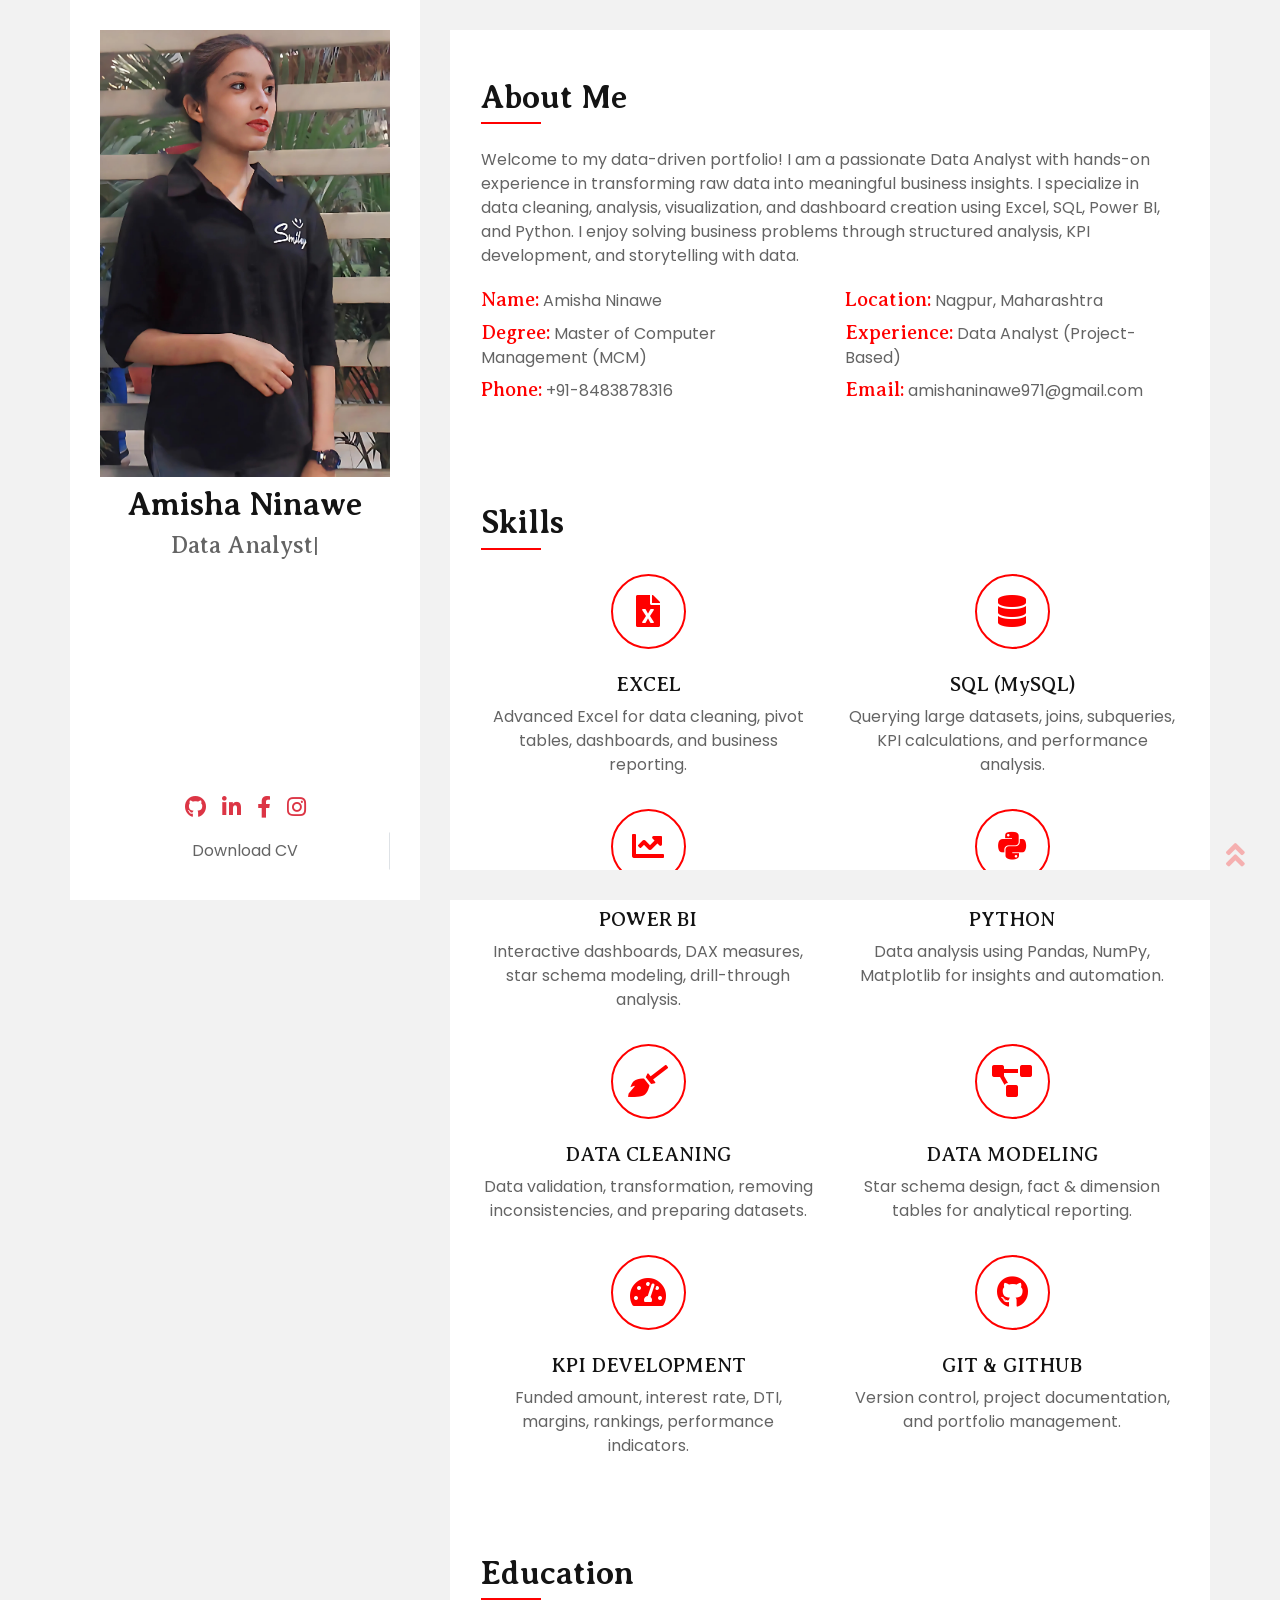
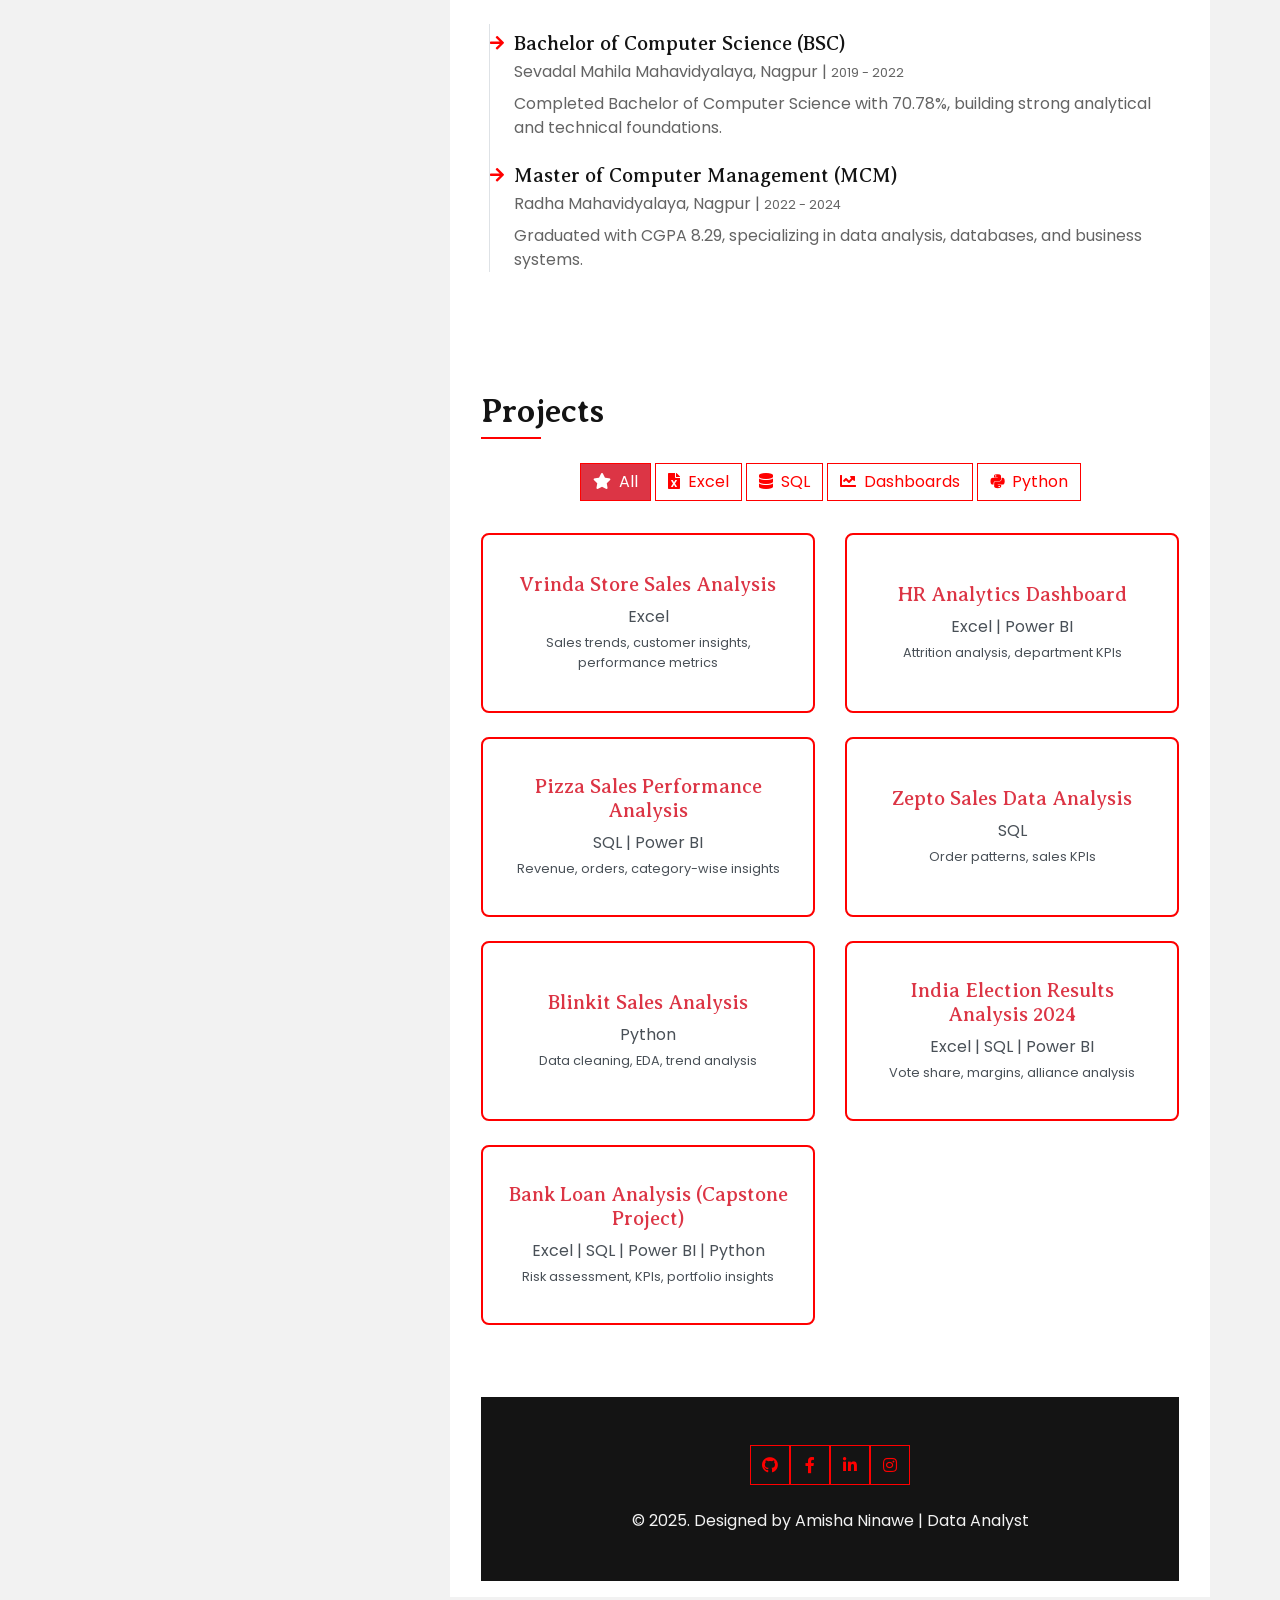
==== commit fb6461c0: "eight commit" ====
--- a/index.html
+++ b/index.html
@@ -44,7 +44,7 @@
                         <a class="mx-2" href="https://www.instagram.com/miss_gopeeka0907/"><i class="fab fa-instagram"></i></a>
                     </div>
                      <div class="d-flex align-items-end justify-content-between" style="margin-top: 0; padding-top: 0;">
-                        <a href="https://drive.google.com/file/d/1MNE9P2Z4hpZyHETuMIl4eHHiagAOZmid/view?usp=sharing" class="btn btn-block border-right" download>Download CV</a>
+                        <a href="https://drive.google.com/file/d/1d4OZ6npoDNNmwzW6obp6x6qu62ijXlID/view?usp=sharing" class="btn btn-block border-right" download>Download CV</a>
                     </div>
                     </div>
                 <div class="sidebar-icon d-flex flex-column h-100 justify-content-center text-right">
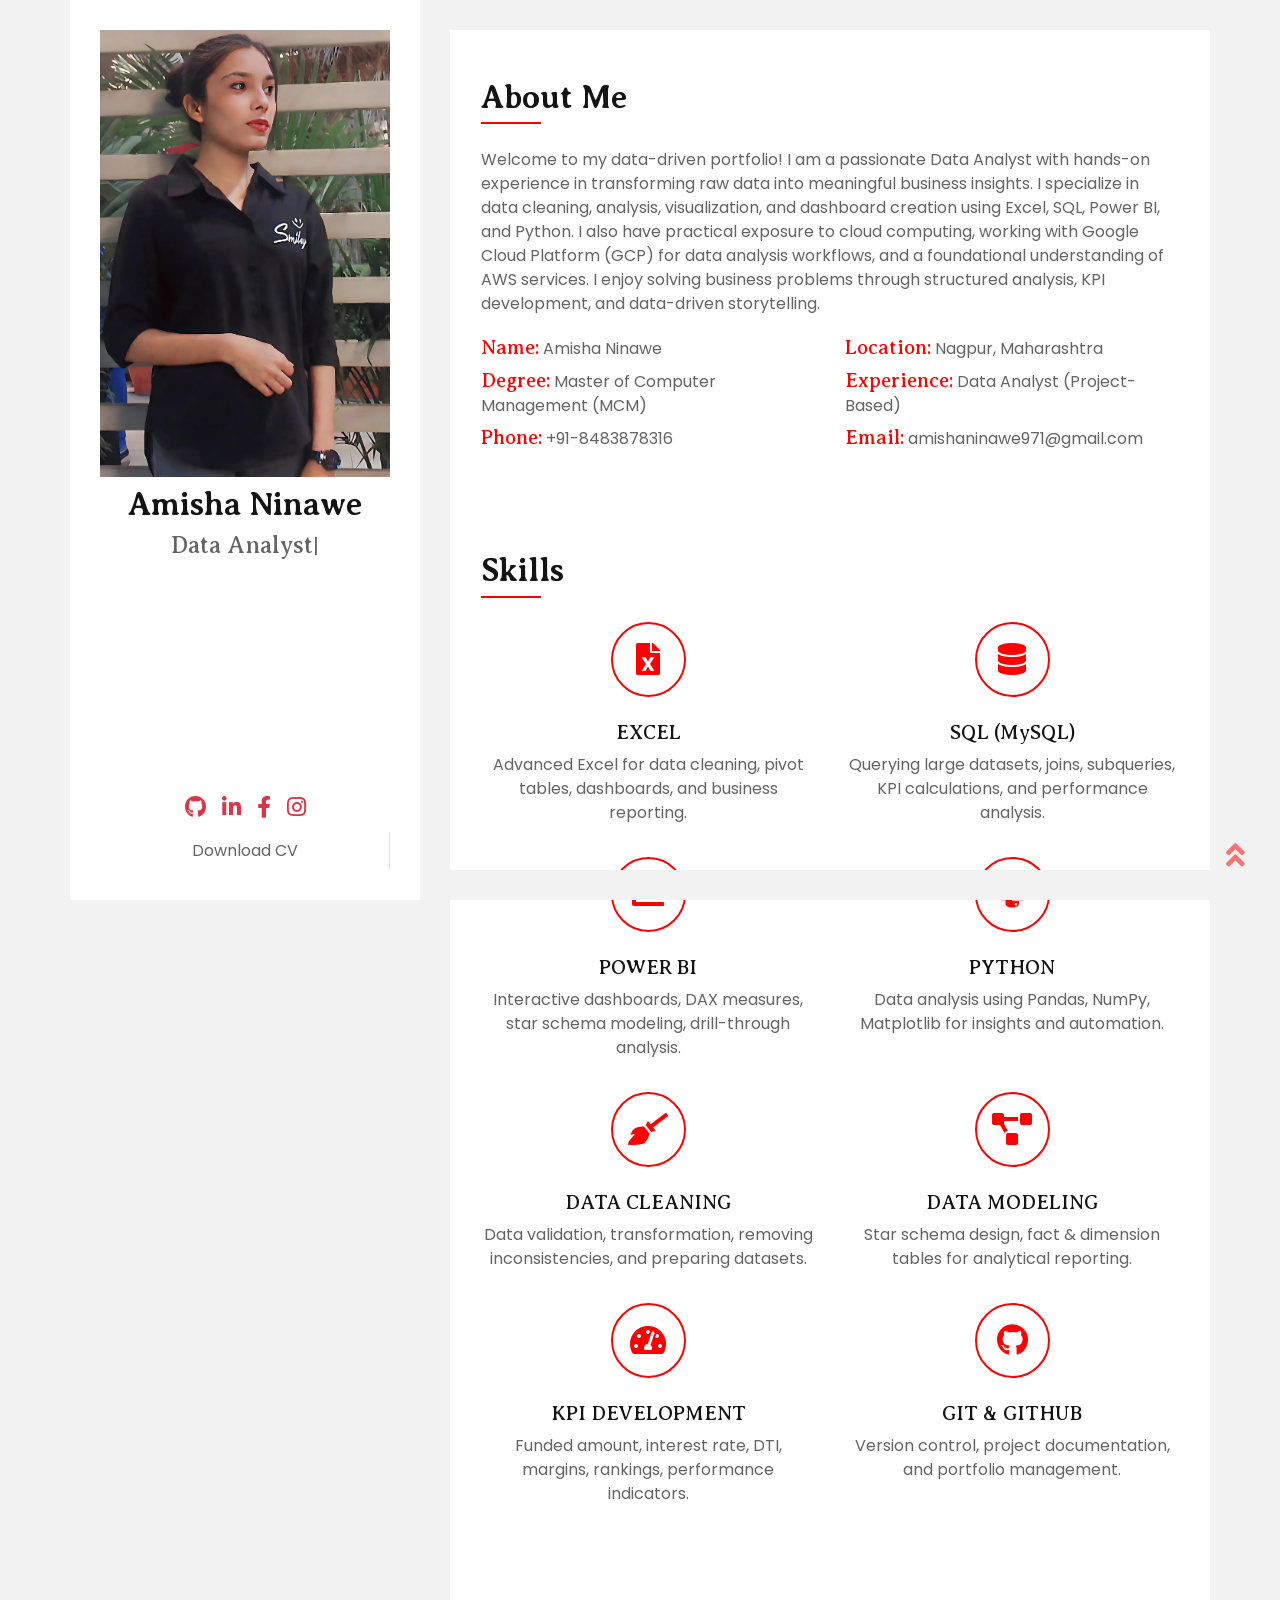
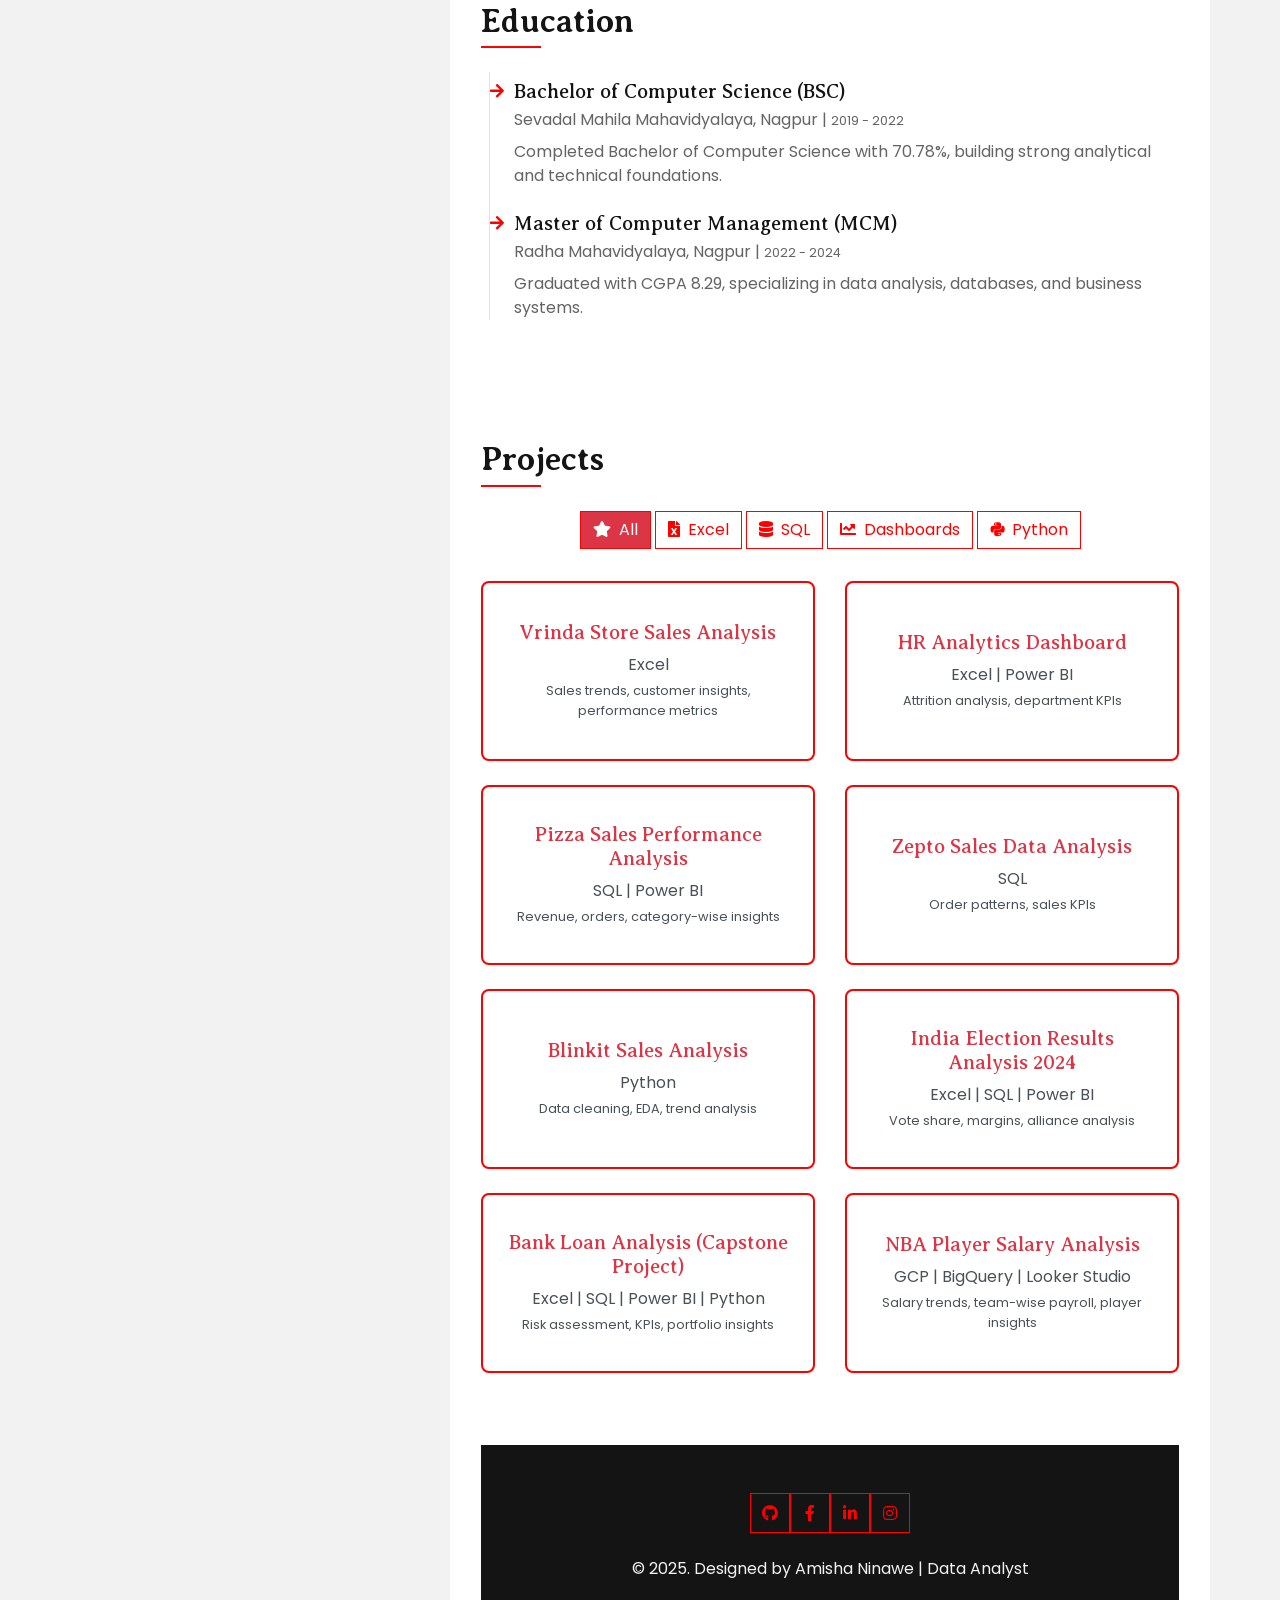
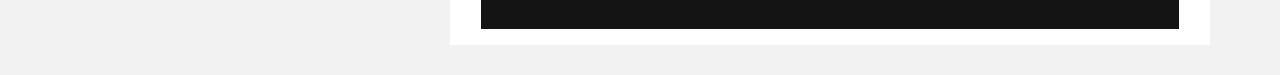
==== commit a9d1b1b9: "ninth commit" ====
--- a/index.html
+++ b/index.html
@@ -34,8 +34,9 @@
                     <div class="mb-4" style="height: 22px;">
                         <h4 class="typed-text-output d-inline-block text-body"></h4>
                        <div class="typed-text d-none">
-                       Data Analyst, Business Data Analyst, Power BI Developer, SQL Analyst, Analytics Professional
-                      </div>
+                      Data Analyst, Business Data Analyst, Power BI Developer, SQL Analyst, Cloud Data Analyst
+                       </div>
+
                     </div>
                     <div class="d-flex justify-content-center mt-auto mb-2" style="font-size: 22px;">
                         <a class="mx-2" href="https://github.com/Amisha0971"><i class="fab fa-github"></i></a>
@@ -44,7 +45,7 @@
                         <a class="mx-2" href="https://www.instagram.com/miss_gopeeka0907/"><i class="fab fa-instagram"></i></a>
                     </div>
                      <div class="d-flex align-items-end justify-content-between" style="margin-top: 0; padding-top: 0;">
-                        <a href="https://drive.google.com/file/d/1d4OZ6npoDNNmwzW6obp6x6qu62ijXlID/view?usp=sharing" class="btn btn-block border-right" download>Download CV</a>
+                        <a href="https://drive.google.com/file/d/1ZboGbIvh6NZEJXrT8Ud2wOO5_7RWPmw6/view?usp=sharing" class="btn btn-block border-right" download>Download CV</a>
                     </div>
                     </div>
                 <div class="sidebar-icon d-flex flex-column h-100 justify-content-center text-right">
@@ -61,8 +62,9 @@
                         </div>
                         <div class="col-12">
                         <p>
-                        Welcome to my data-driven portfolio! I am a passionate Data Analyst with hands-on experience in transforming raw data into meaningful business insights. I specialize in data cleaning, analysis, visualization, and dashboard creation using Excel, SQL, Power BI, and Python. I enjoy solving business problems through structured analysis, KPI development, and storytelling with data.
-                        </p>
+    Welcome to my data-driven portfolio! I am a passionate Data Analyst with hands-on experience in transforming raw data into meaningful business insights. I specialize in data cleaning, analysis, visualization, and dashboard creation using Excel, SQL, Power BI, and Python. I also have practical exposure to cloud computing, working with Google Cloud Platform (GCP) for data analysis workflows, and a foundational understanding of AWS services. I enjoy solving business problems through structured analysis, KPI development, and data-driven storytelling.
+</p>
+
                             <div class="row">
                             <div class="col-sm-6 py-1">
                             <h5 class="d-inline text-primary">Name:</h5> Amisha Ninawe
@@ -229,7 +231,7 @@
 
     <!-- Vrinda Store -->
     <div class="col-md-6 mb-4 portfolio-item excel">
-        <a href="https://github.com/Amisha0971" target="_blank" class="project-link">
+        <a href="https://github.com/Amisha0971/VRINDA-STORE-SALES-ANALYSIS-PROJECT-EXCEL.git" target="_blank" class="project-link">
             <div class="position-relative p-4 border text-center">
                 <h5>Vrinda Store Sales Analysis</h5>
                 <p class="mb-1">Excel</p>
@@ -240,7 +242,7 @@
 
     <!-- HR Analytics -->
     <div class="col-md-6 mb-4 portfolio-item excel dashboard">
-        <a href="https://github.com/Amisha0971" target="_blank" class="project-link">
+        <a href="https://github.com/Amisha0971/HR-ANALYTICS-PROJECT-ON-EXCEL-AND-POWER-BI.git" target="_blank" class="project-link">
             <div class="position-relative p-4 border text-center">
                 <h5>HR Analytics Dashboard</h5>
                 <p class="mb-1">Excel | Power BI</p>
@@ -251,7 +253,7 @@
 
     <!-- Pizza Sales -->
     <div class="col-md-6 mb-4 portfolio-item sql dashboard">
-        <a href="https://github.com/Amisha0971" target="_blank" class="project-link">
+        <a href="https://github.com/Amisha0971/PIZZA-SALES-ANALYSIS-PROJECT-ON-SQL-AND-POWER-BI.git" target="_blank" class="project-link">
             <div class="position-relative p-4 border text-center">
                 <h5>Pizza Sales Performance Analysis</h5>
                 <p class="mb-1">SQL | Power BI</p>
@@ -262,7 +264,7 @@
 
     <!-- Zepto Sales -->
     <div class="col-md-6 mb-4 portfolio-item sql">
-        <a href="https://github.com/Amisha0971" target="_blank" class="project-link">
+        <a href="https://github.com/Amisha0971/ZEPTO-SALES-ANALYSIS-PROJECT-SQL.git" target="_blank" class="project-link">
             <div class="position-relative p-4 border text-center">
                 <h5>Zepto Sales Data Analysis</h5>
                 <p class="mb-1">SQL</p>
@@ -273,7 +275,7 @@
 
     <!-- Blinkit -->
     <div class="col-md-6 mb-4 portfolio-item python">
-        <a href="https://github.com/Amisha0971" target="_blank" class="project-link">
+        <a href="https://github.com/Amisha0971/BLINKIT-SALES-ANALYSIS-PROJECT-PYTHON.git" target="_blank" class="project-link">
             <div class="position-relative p-4 border text-center">
                 <h5>Blinkit Sales Analysis</h5>
                 <p class="mb-1">Python</p>
@@ -284,7 +286,7 @@
 
     <!-- India Election -->
     <div class="col-md-6 mb-4 portfolio-item excel sql dashboard">
-        <a href="https://github.com/Amisha0971" target="_blank" class="project-link">
+        <a href="https://github.com/Amisha0971/INDIA-ELECTION-RESULT-2024-ANALYSIS-PROJECT-ON-EXCEL-SQL-AND-POWER-BI.git" target="_blank" class="project-link">
             <div class="position-relative p-4 border text-center">
                 <h5>India Election Results Analysis 2024</h5>
                 <p class="mb-1">Excel | SQL | Power BI</p>
@@ -295,7 +297,7 @@
 
     <!-- Bank Loan (Capstone) -->
     <div class="col-md-6 mb-4 portfolio-item excel sql dashboard python">
-        <a href="https://github.com/Amisha0971" target="_blank" class="project-link">
+        <a href="https://github.com/Amisha0971/BANK-LOAN-ANALYSIS-PROJECT-ON-EXCEL-SQL-POWER-BI-AND-PYTHON.git" target="_blank" class="project-link">
             <div class="position-relative p-4 border text-center">
                 <h5>Bank Loan Analysis (Capstone Project)</h5>
                 <p class="mb-1">Excel | SQL | Power BI | Python</p>
@@ -303,6 +305,18 @@
             </div>
         </a>
     </div>
+
+    <!-- NBA Salary Analysis -->
+    <div class="col-md-6 mb-4 portfolio-item sql dashboard">
+       <a href="https://github.com/Amisha0971/CLOUD-BASED-NBA-SALARY-ANALYSIS-PROJECT-ON-GOOGLE-CLOUD-PLATFORM.git" target="_blank" class="project-link">
+          <div class="position-relative p-4 border text-center">
+            <h5>NBA Player Salary Analysis</h5>
+            <p class="mb-1">GCP | BigQuery | Looker Studio</p>
+            <small>Salary trends, team-wise payroll, player insights</small>
+          </div>
+        </a>
+    </div>
+    
 
 </div>
 
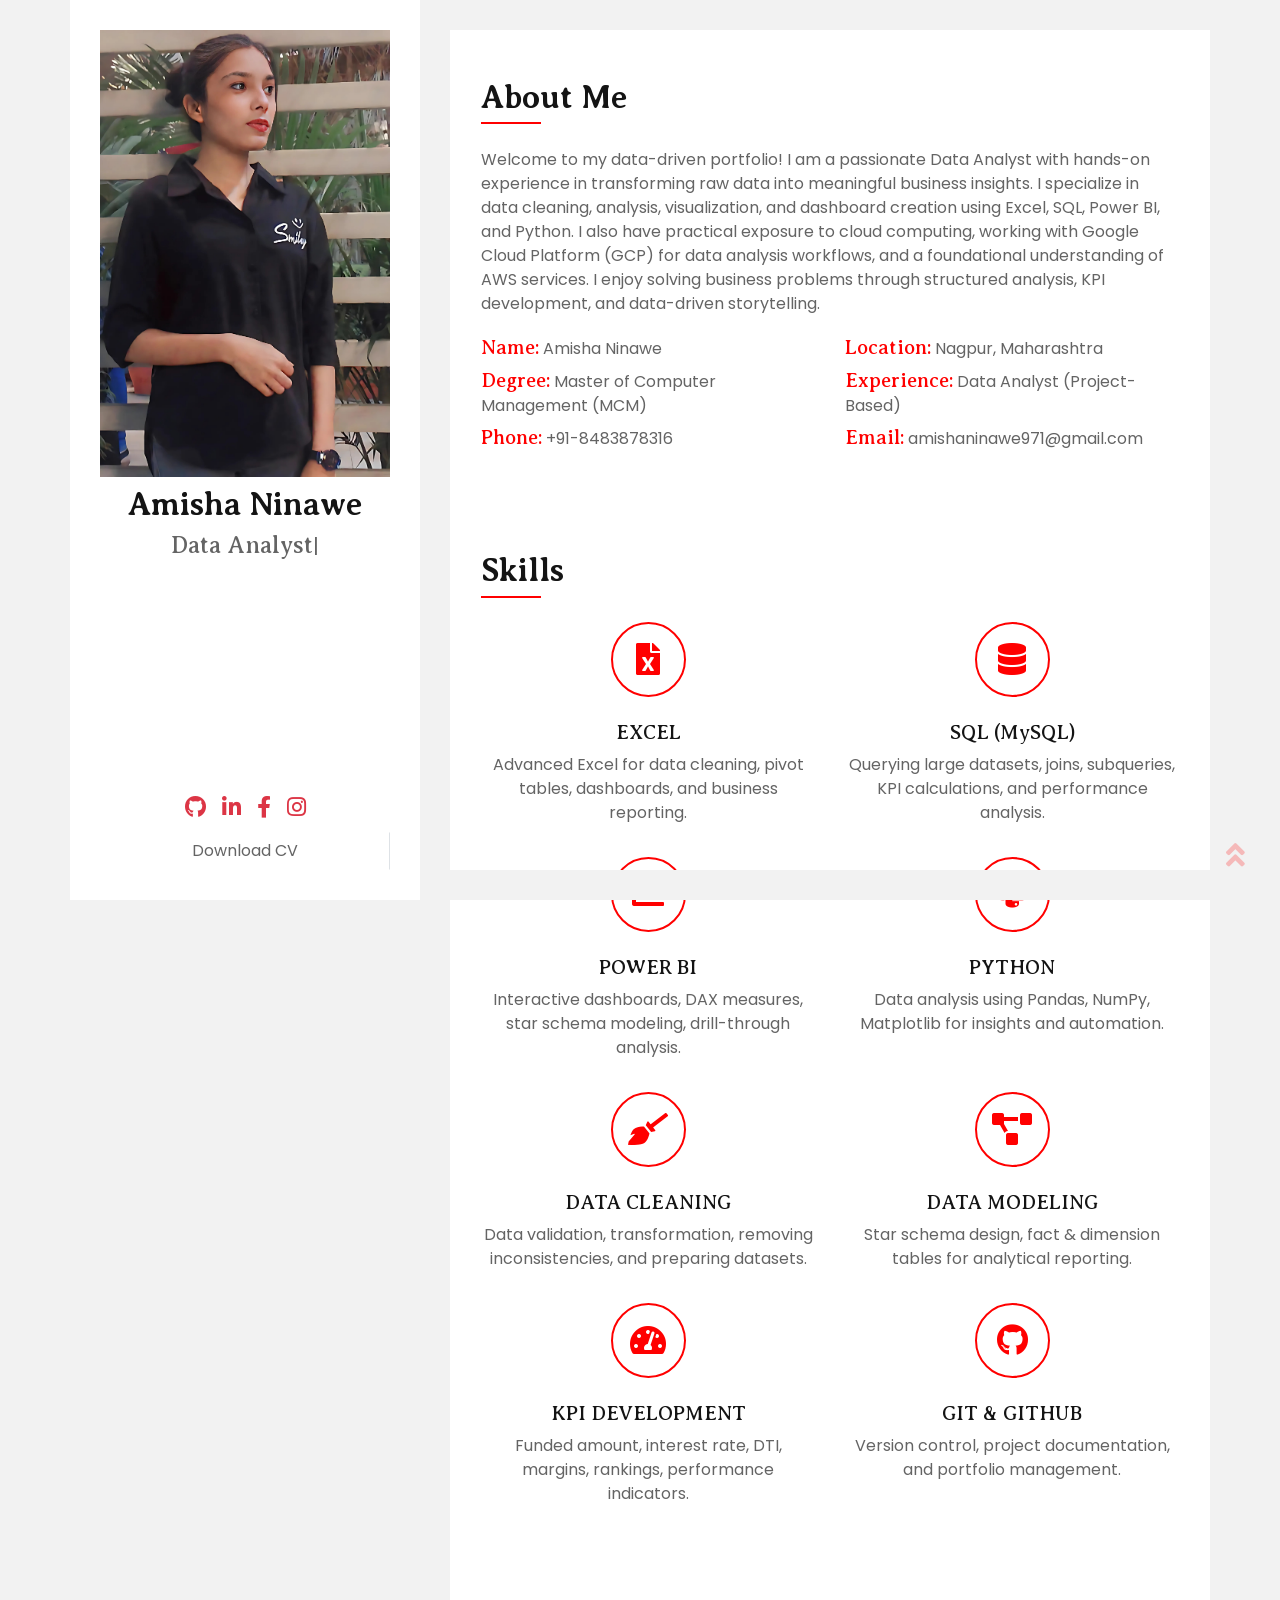
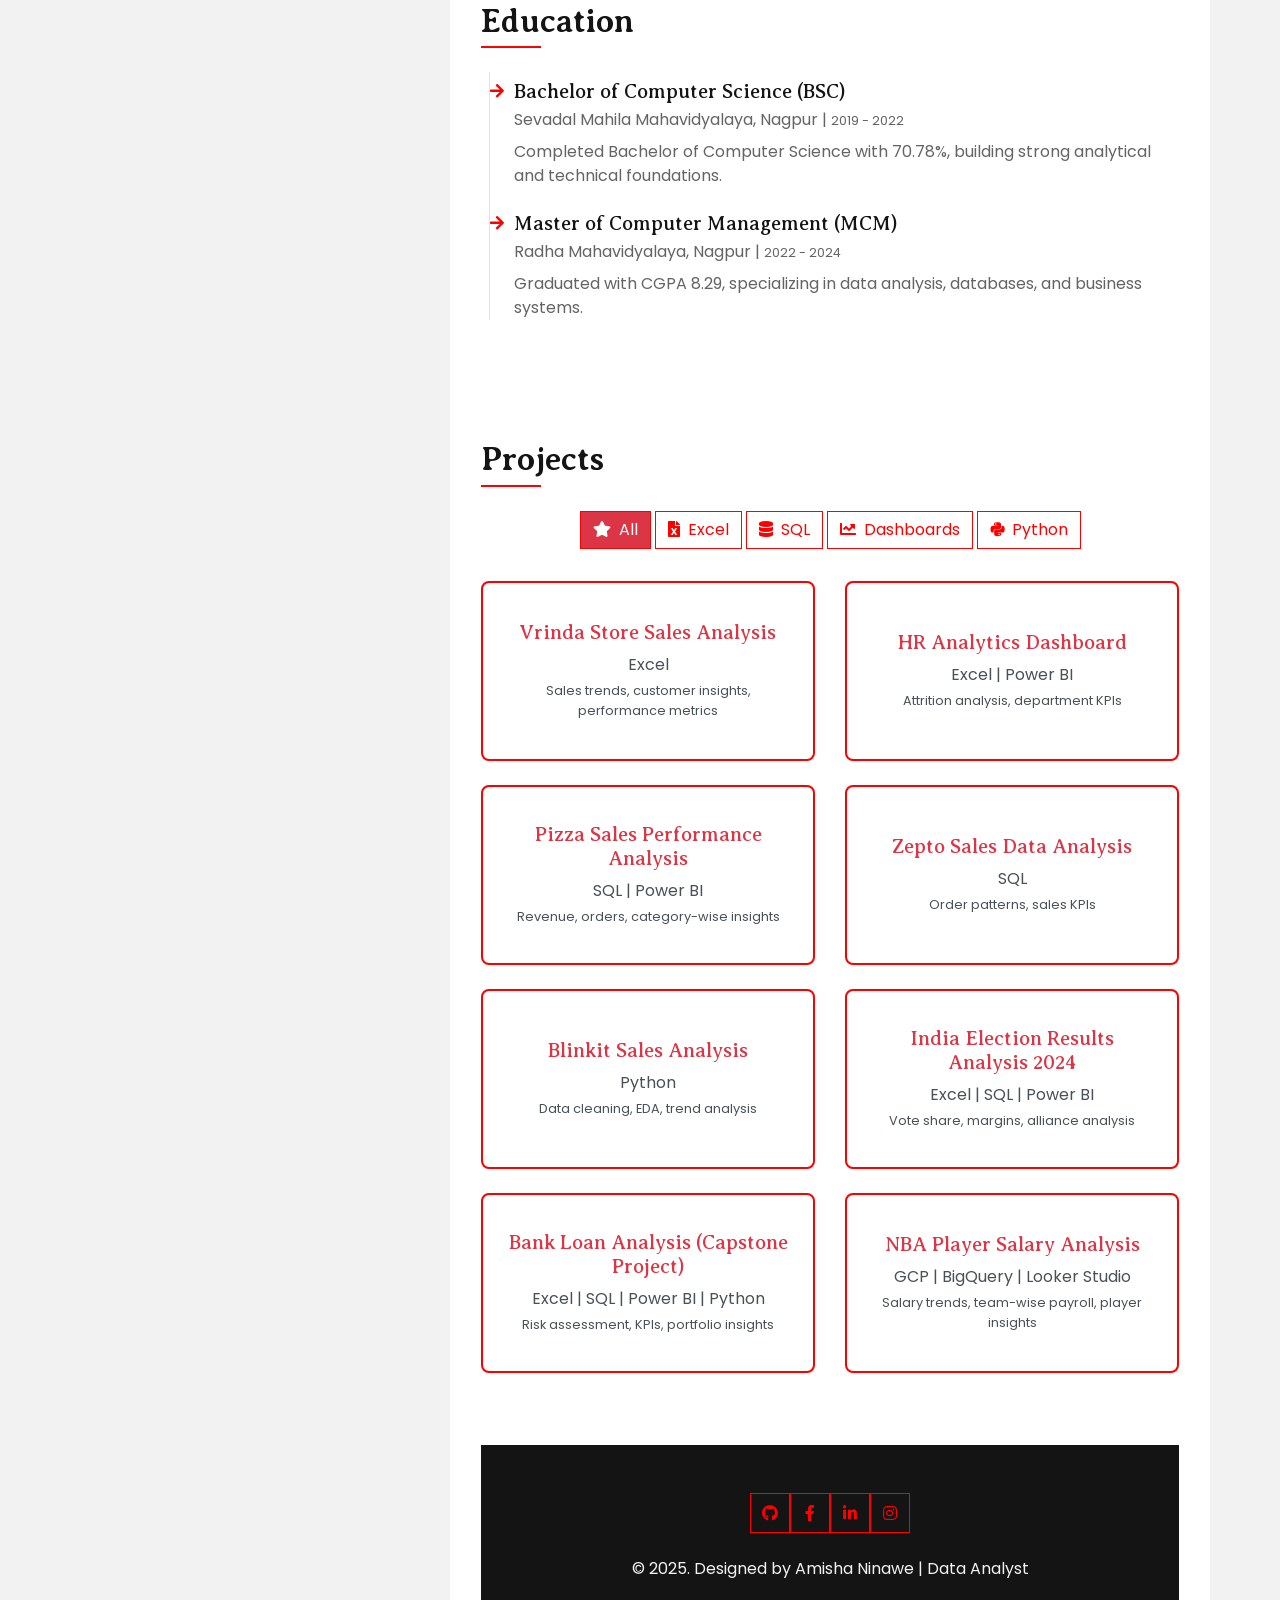
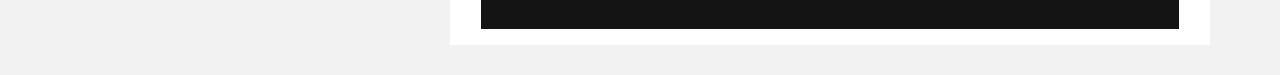
==== commit ab53a5f6: "resume updated" ====
--- a/index.html
+++ b/index.html
@@ -45,7 +45,7 @@
                         <a class="mx-2" href="https://www.instagram.com/miss_gopeeka0907/"><i class="fab fa-instagram"></i></a>
                     </div>
                      <div class="d-flex align-items-end justify-content-between" style="margin-top: 0; padding-top: 0;">
-                        <a href="https://drive.google.com/file/d/1ZboGbIvh6NZEJXrT8Ud2wOO5_7RWPmw6/view?usp=sharing" class="btn btn-block border-right" download>Download CV</a>
+                        <a href="https://drive.google.com/file/d/189FAj5DuUpXp11uMs6wZQlnQoksjRleL/view?usp=sharing" class="btn btn-block border-right" download>Download CV</a>
                     </div>
                     </div>
                 <div class="sidebar-icon d-flex flex-column h-100 justify-content-center text-right">
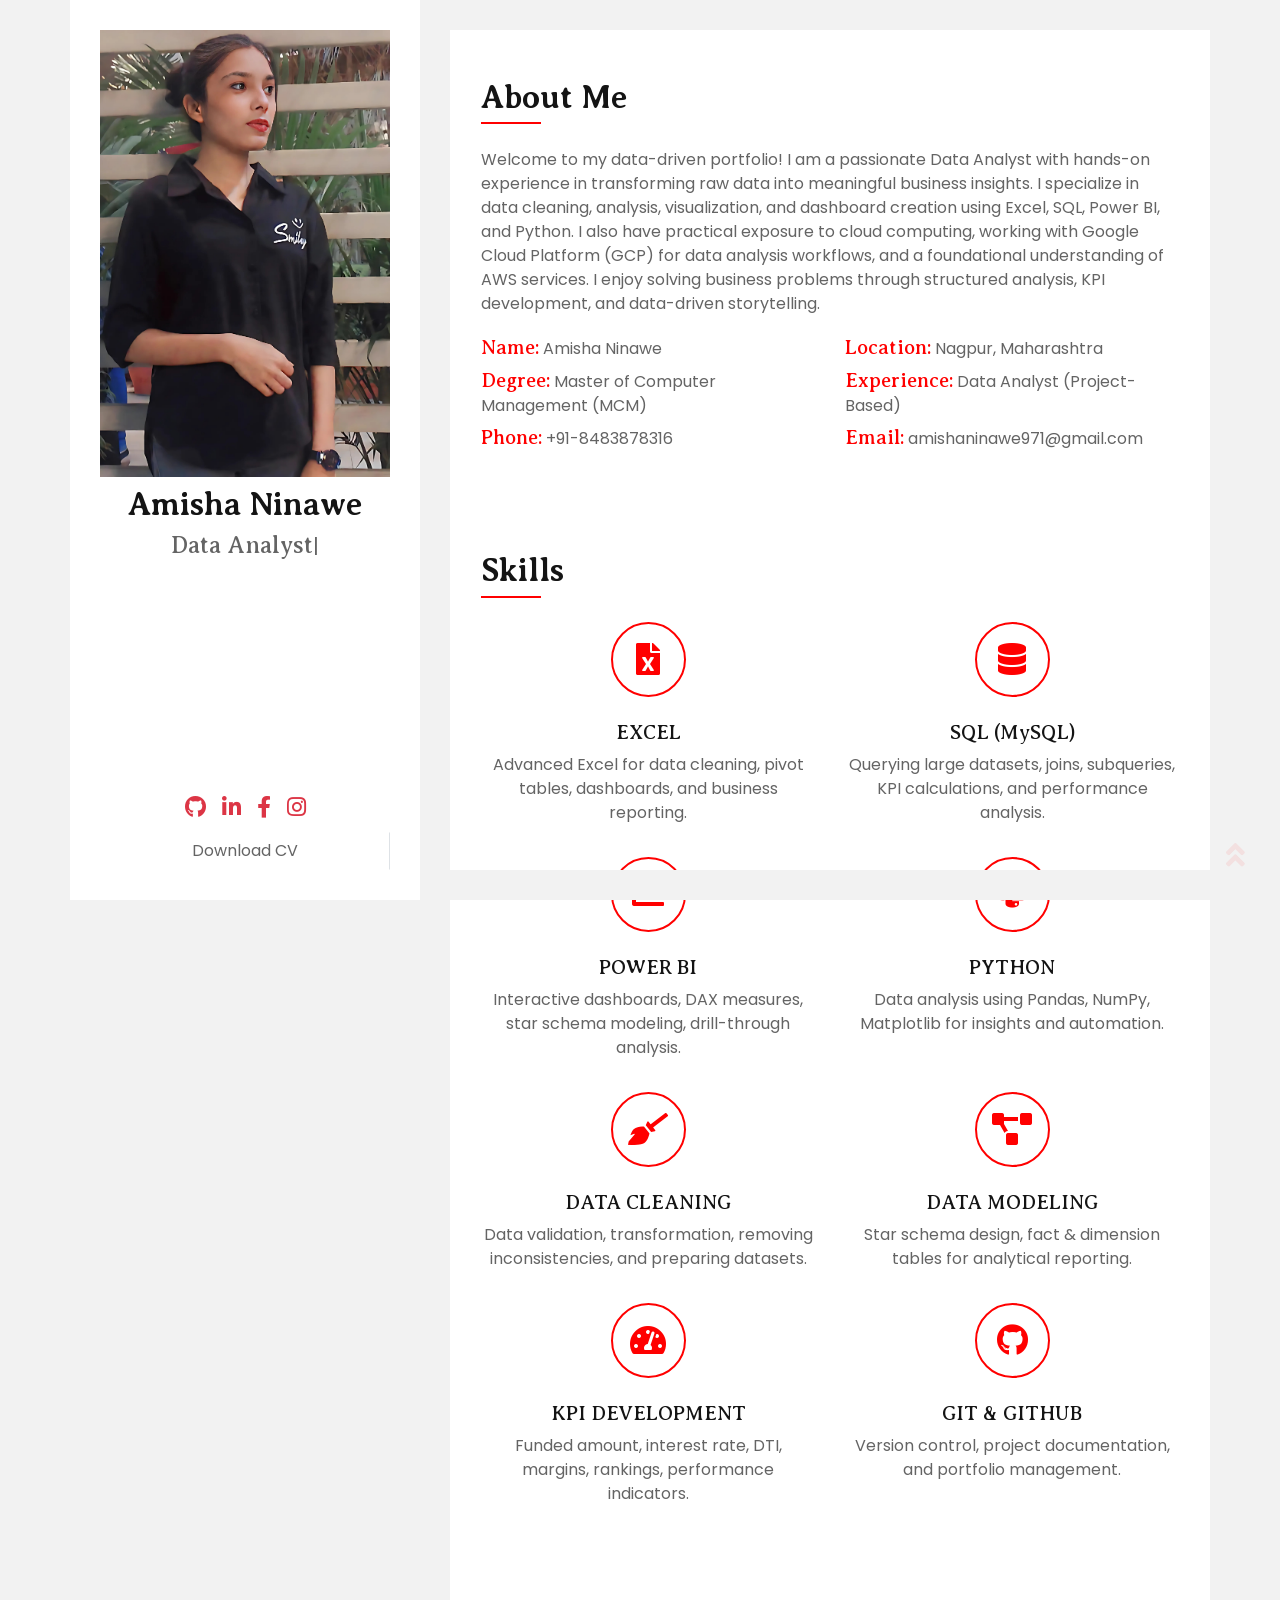
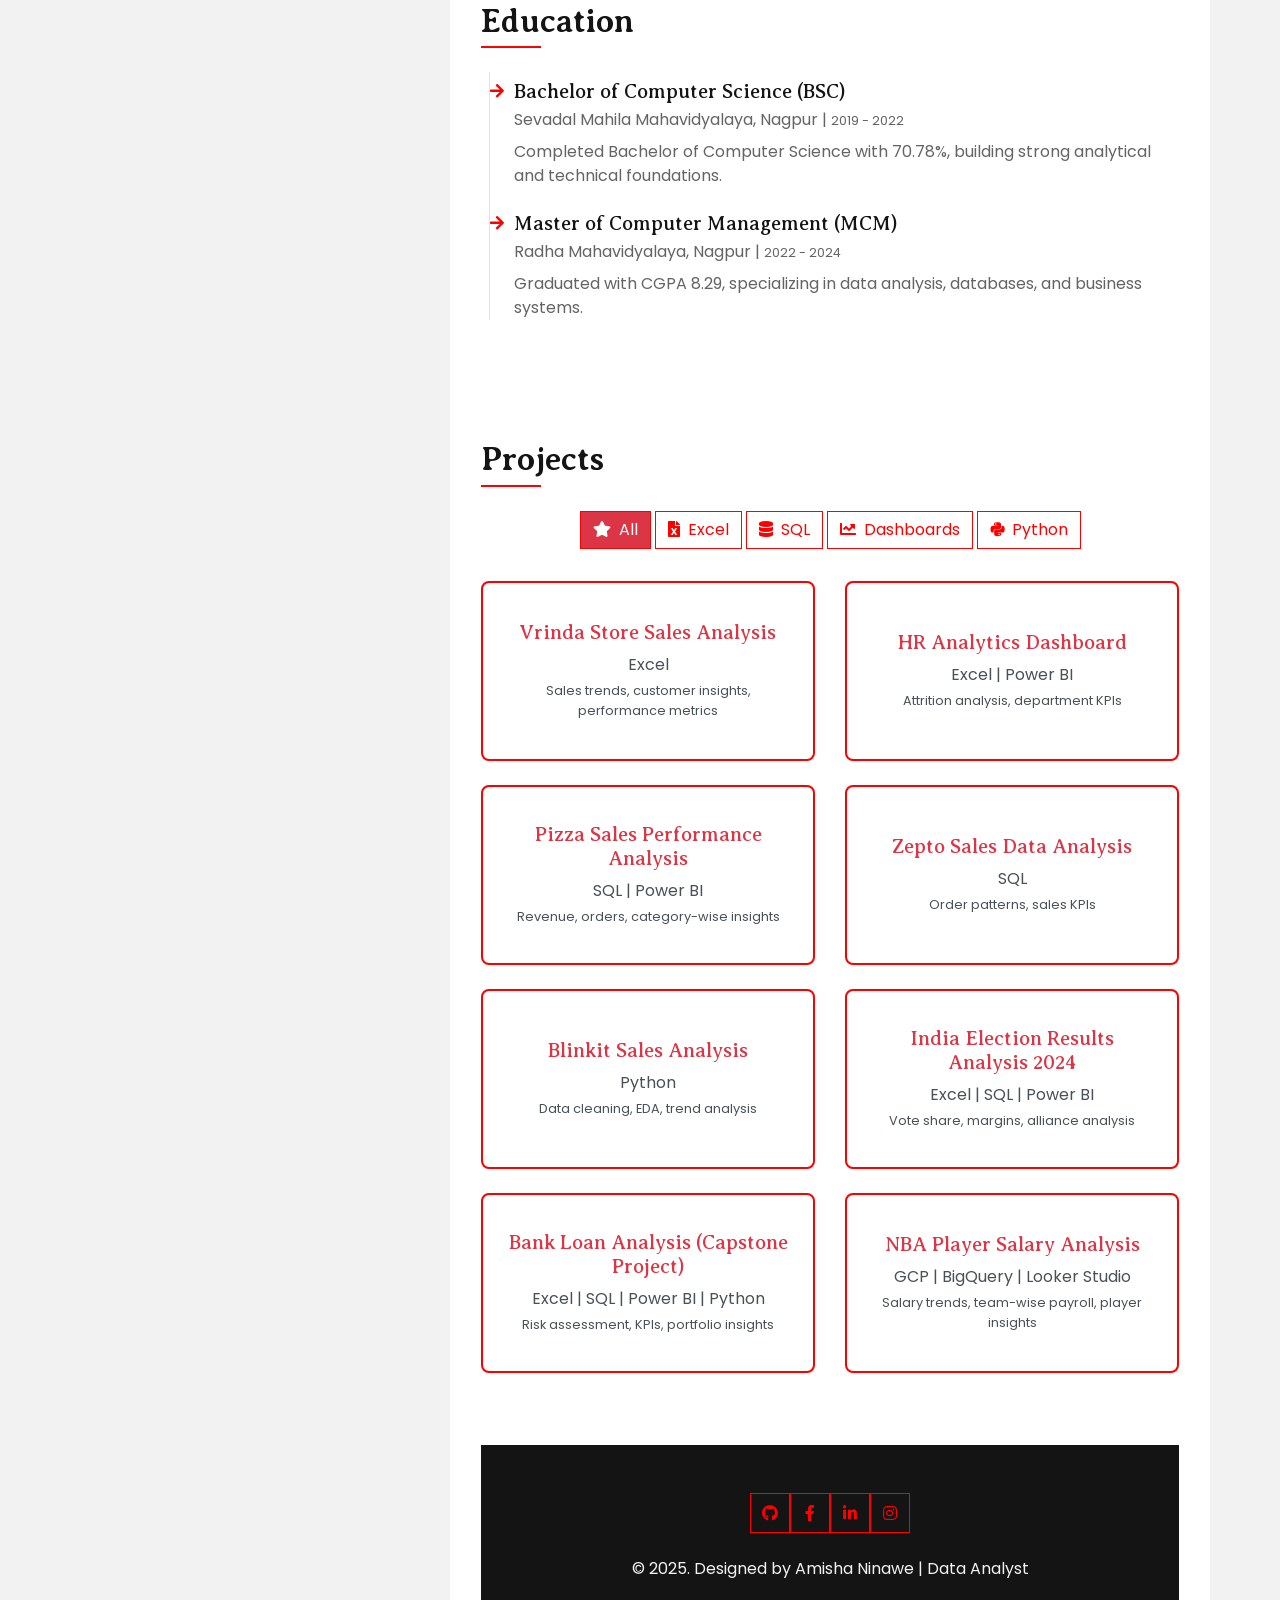
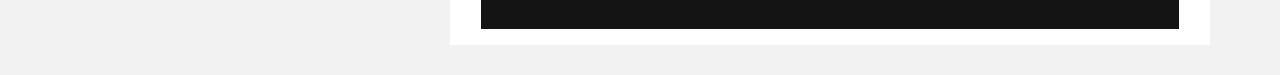
==== commit 956b5dee: "added project links in cv" ====
--- a/index.html
+++ b/index.html
@@ -45,7 +45,7 @@
                         <a class="mx-2" href="https://www.instagram.com/miss_gopeeka0907/"><i class="fab fa-instagram"></i></a>
                     </div>
                      <div class="d-flex align-items-end justify-content-between" style="margin-top: 0; padding-top: 0;">
-                        <a href="https://drive.google.com/file/d/189FAj5DuUpXp11uMs6wZQlnQoksjRleL/view?usp=sharing" class="btn btn-block border-right" download>Download CV</a>
+                        <a href="https://drive.google.com/file/d/1WxdLptIJQn1vO06EOD12xx5YGIuDSZ0z/view?usp=sharing" class="btn btn-block border-right" download>Download CV</a>
                     </div>
                     </div>
                 <div class="sidebar-icon d-flex flex-column h-100 justify-content-center text-right">
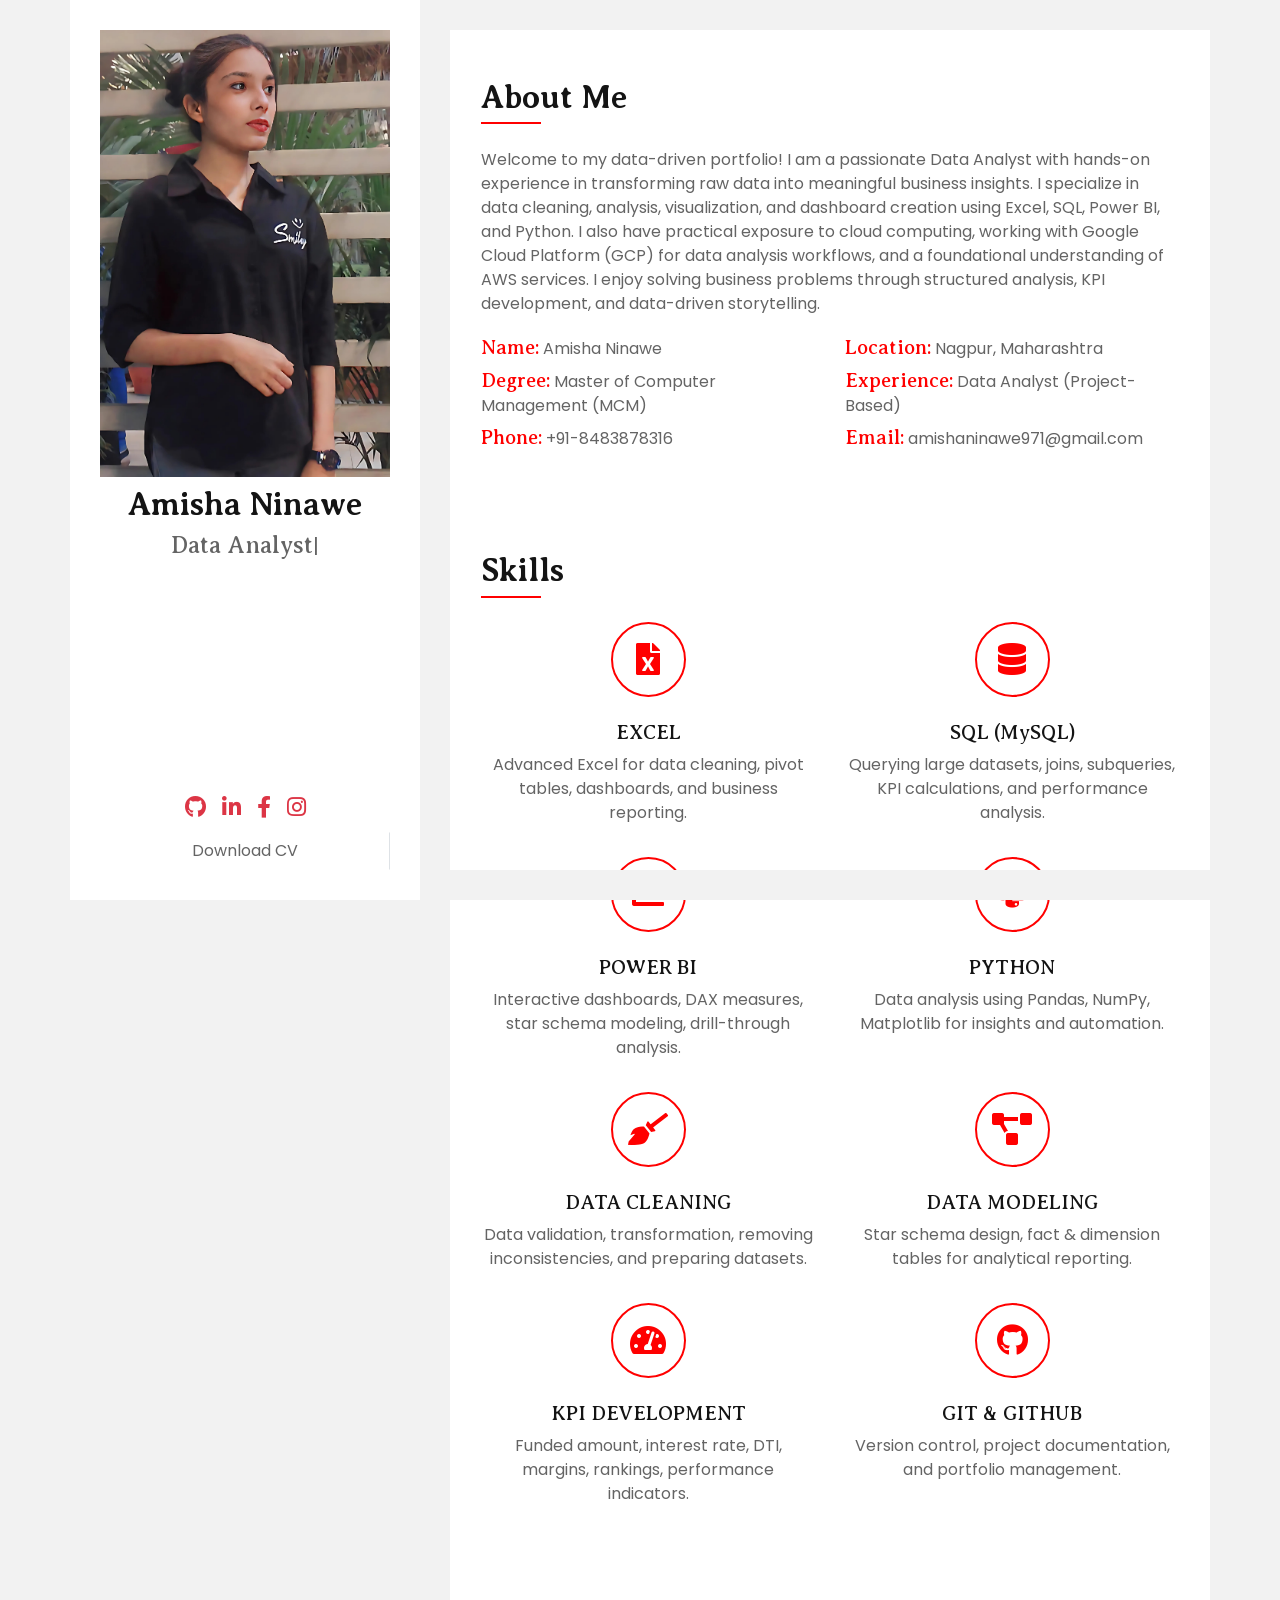
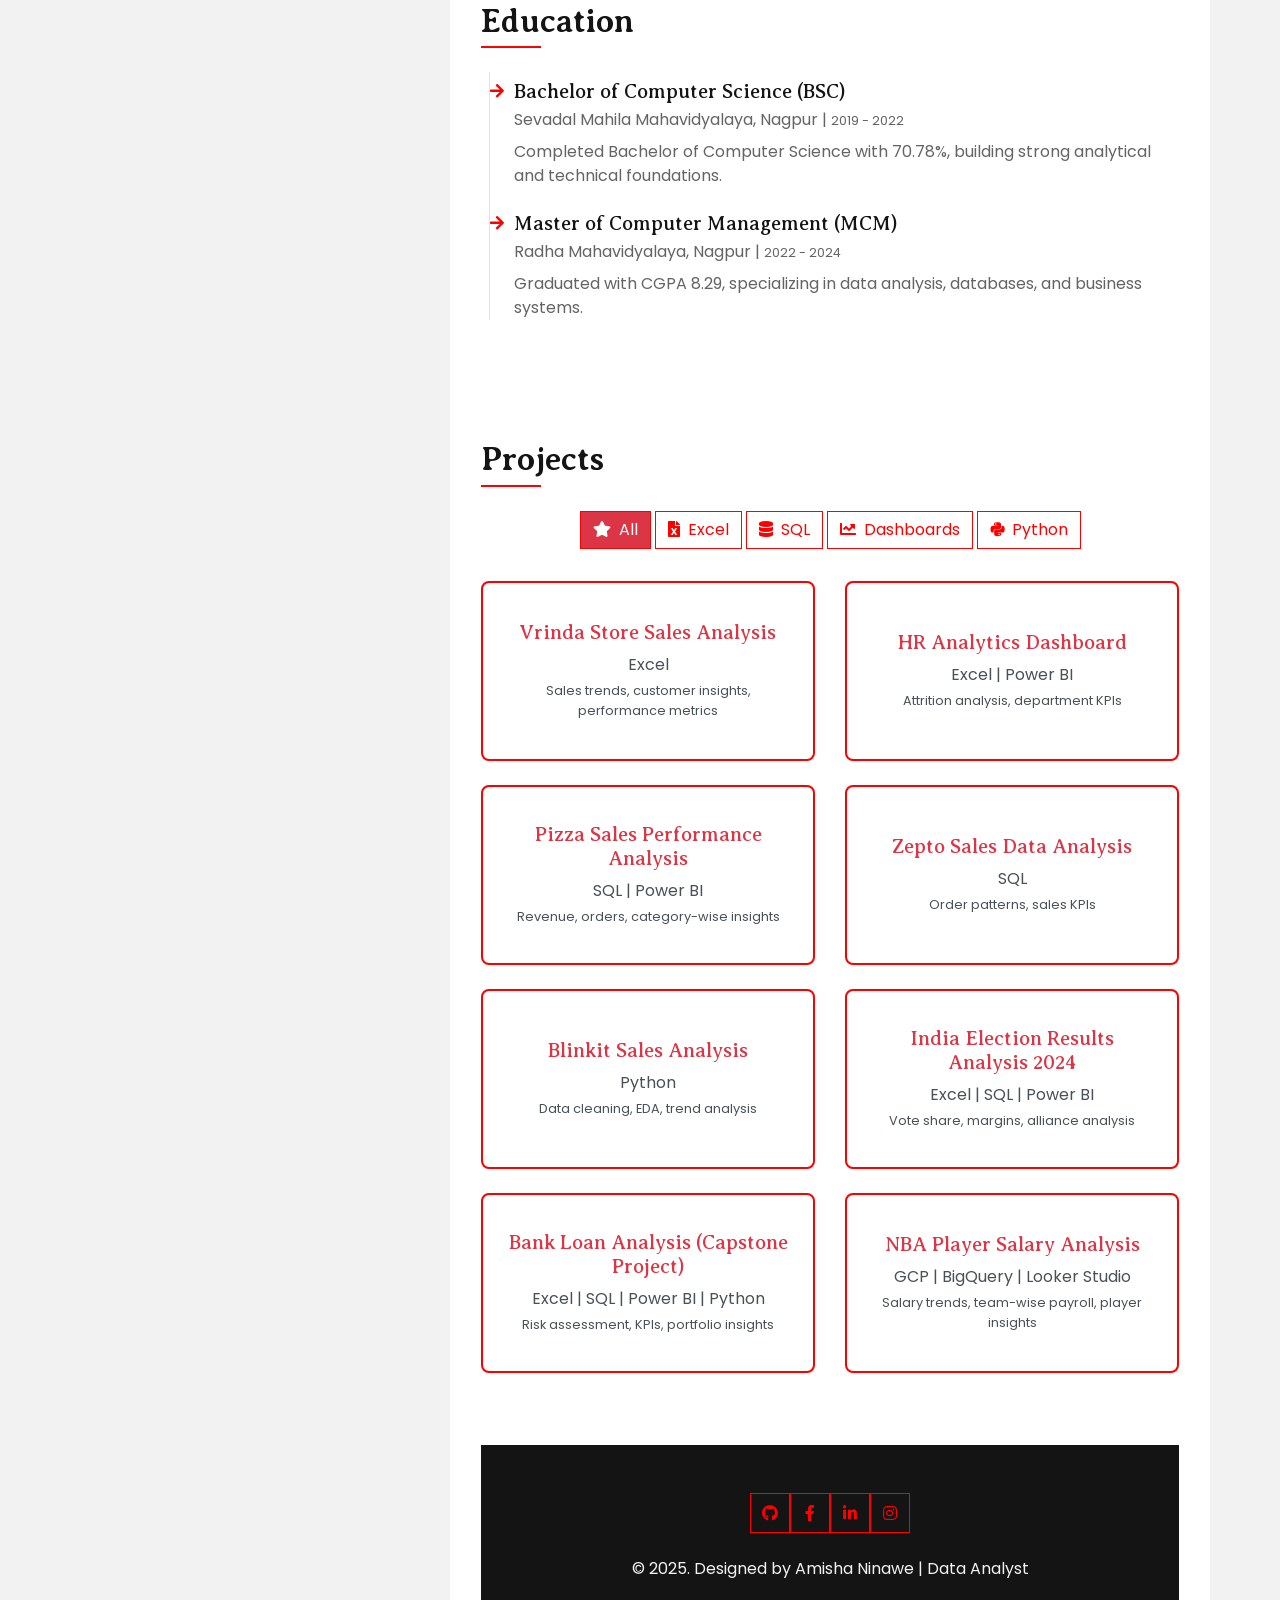
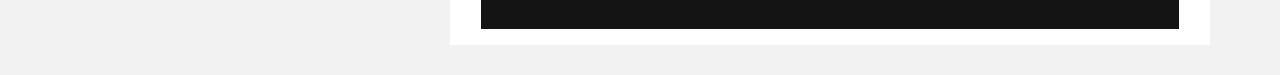
==== commit 77571082: "final update" ====
--- a/index.html
+++ b/index.html
@@ -45,7 +45,7 @@
                         <a class="mx-2" href="https://www.instagram.com/miss_gopeeka0907/"><i class="fab fa-instagram"></i></a>
                     </div>
                      <div class="d-flex align-items-end justify-content-between" style="margin-top: 0; padding-top: 0;">
-                        <a href="https://drive.google.com/file/d/1WxdLptIJQn1vO06EOD12xx5YGIuDSZ0z/view?usp=sharing" class="btn btn-block border-right" download>Download CV</a>
+                        <a href="https://drive.google.com/file/d/1VzMO1lMQpD9t_eYiR4Xidjj3MJDOPPIZ/view?usp=sharing" class="btn btn-block border-right" download>Download CV</a>
                     </div>
                     </div>
                 <div class="sidebar-icon d-flex flex-column h-100 justify-content-center text-right">
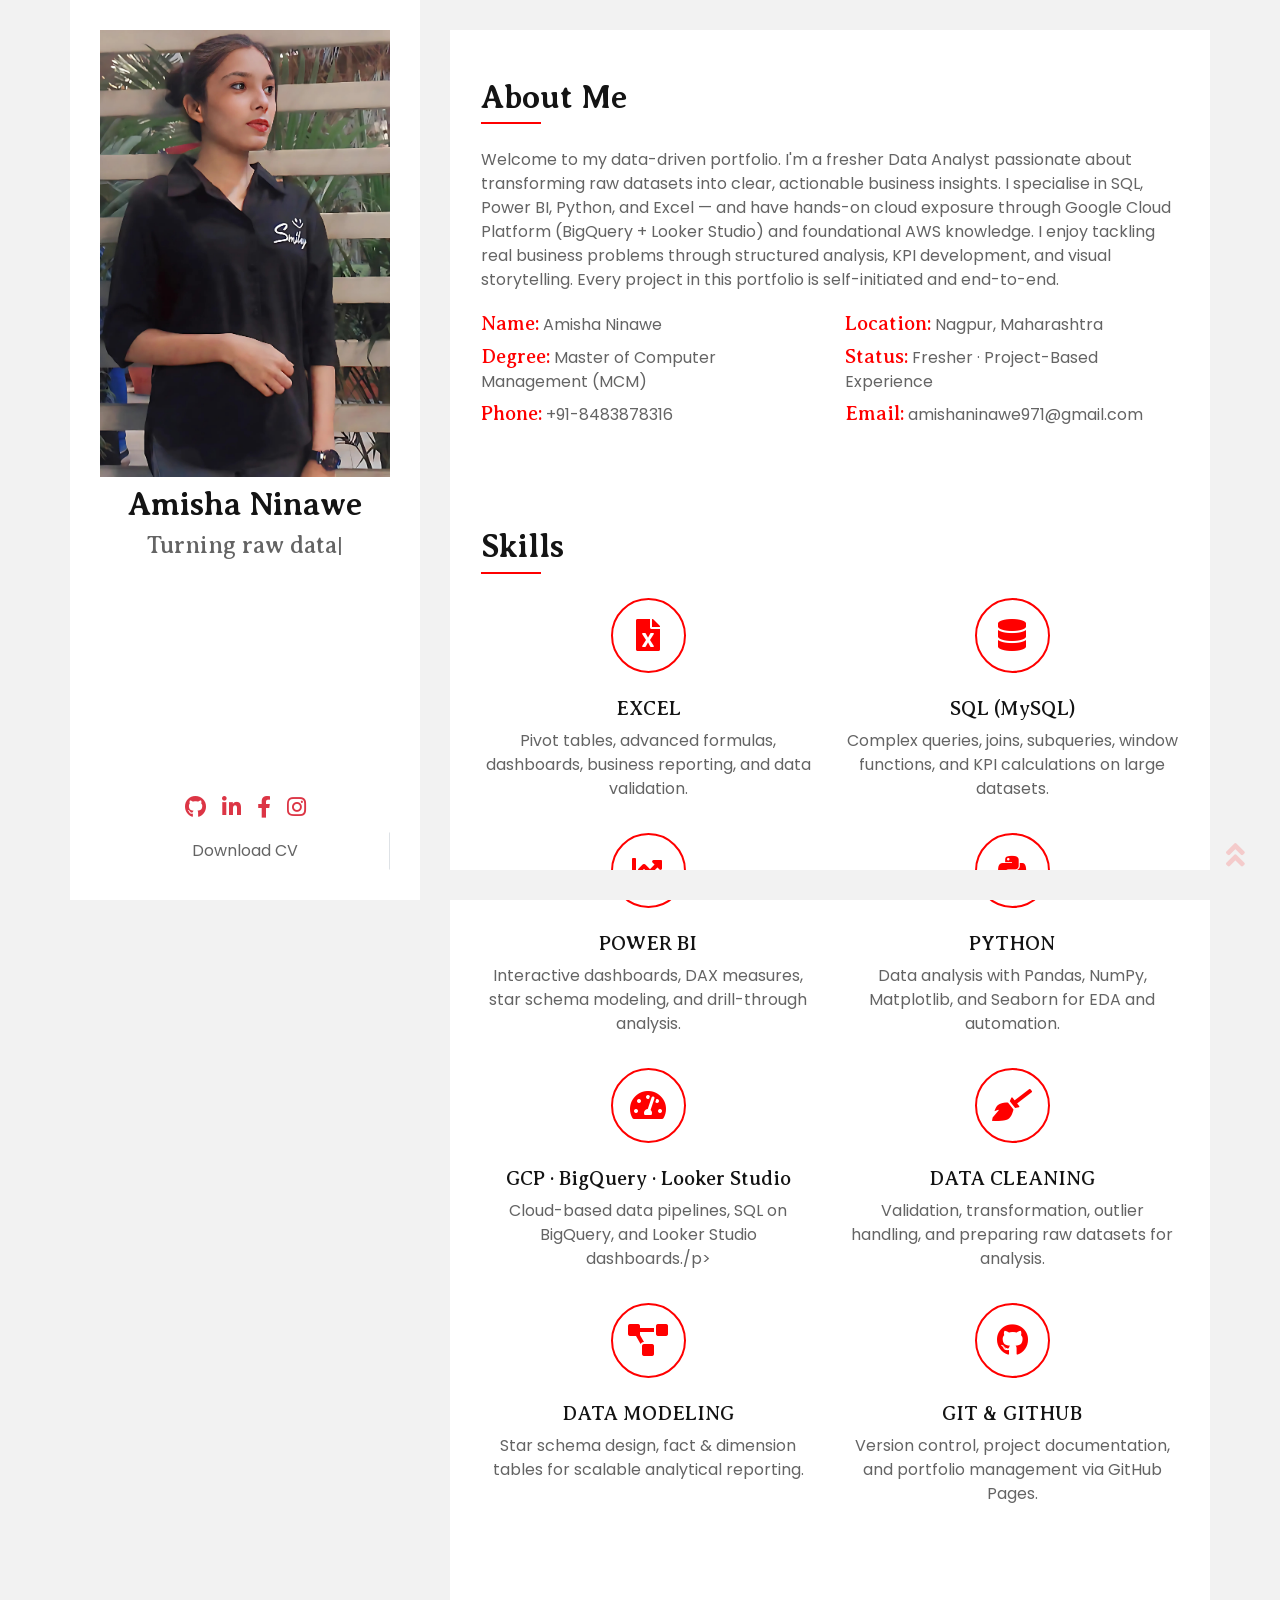
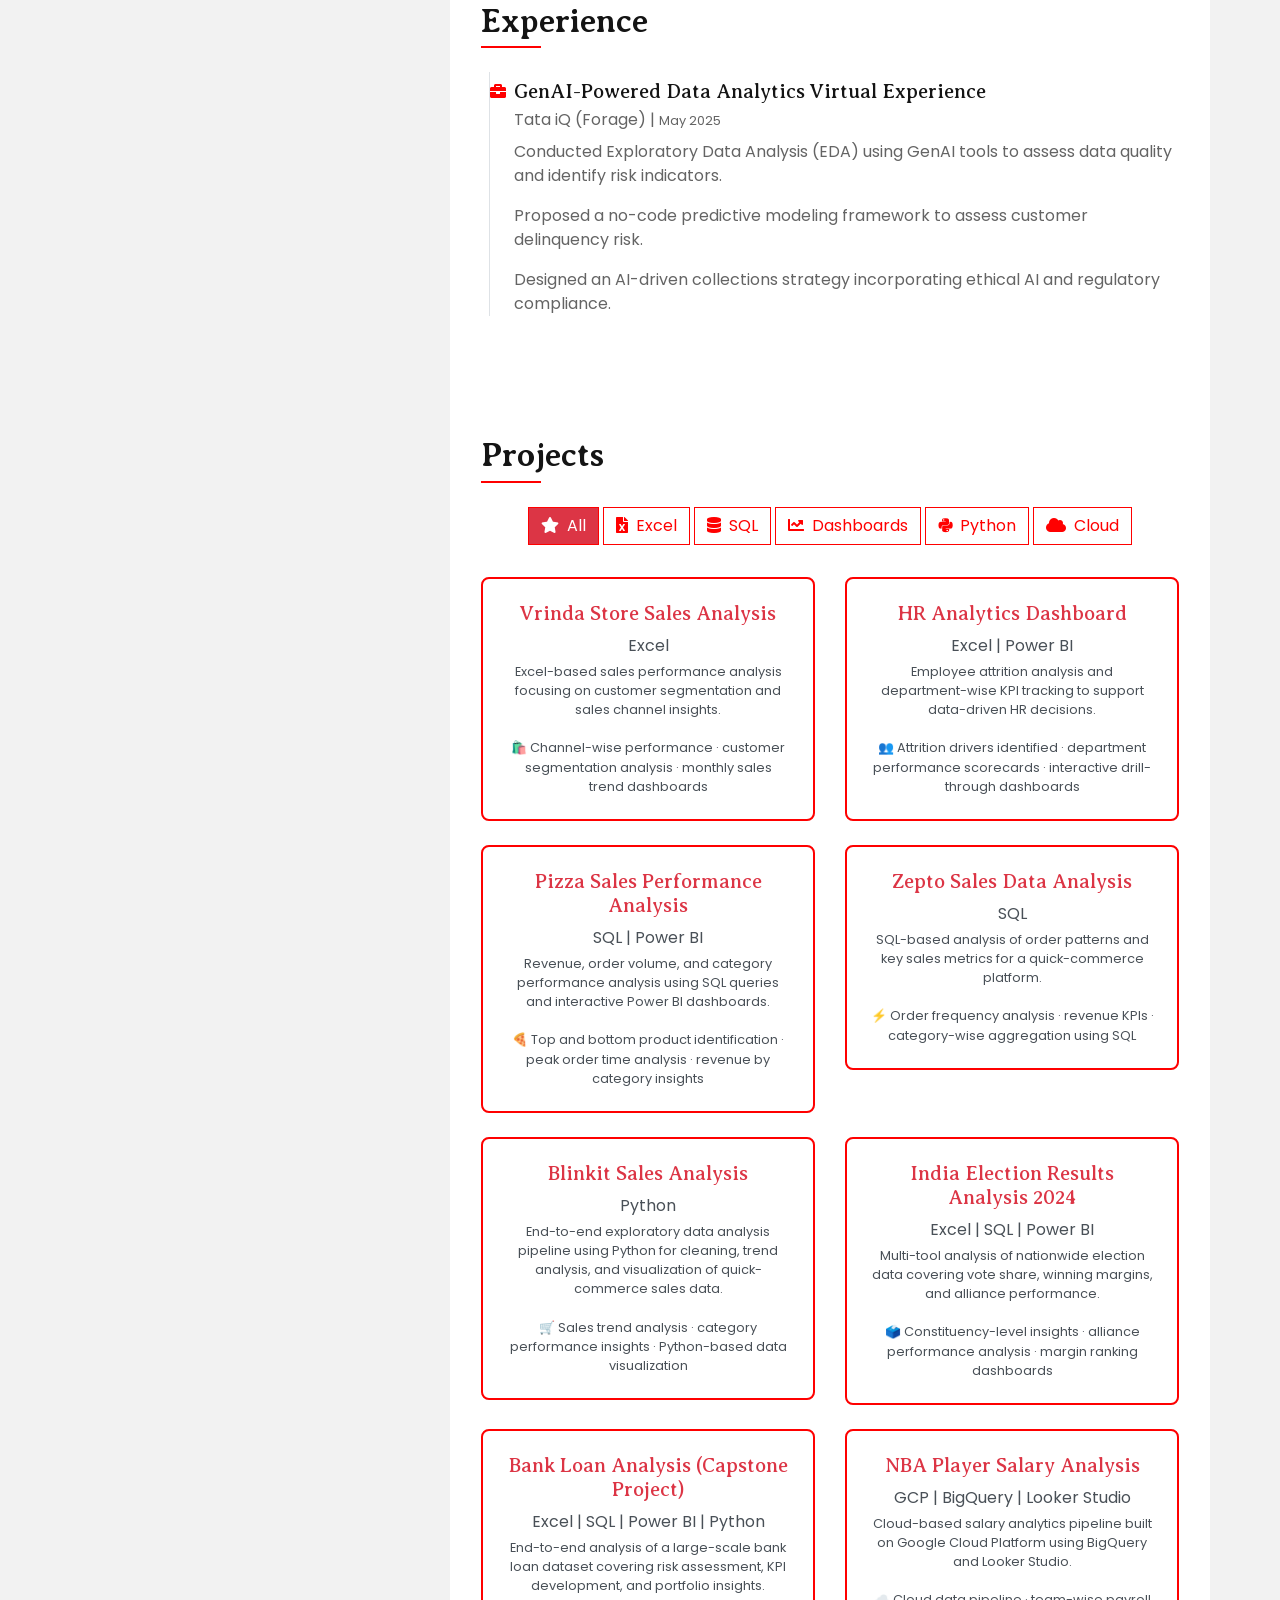
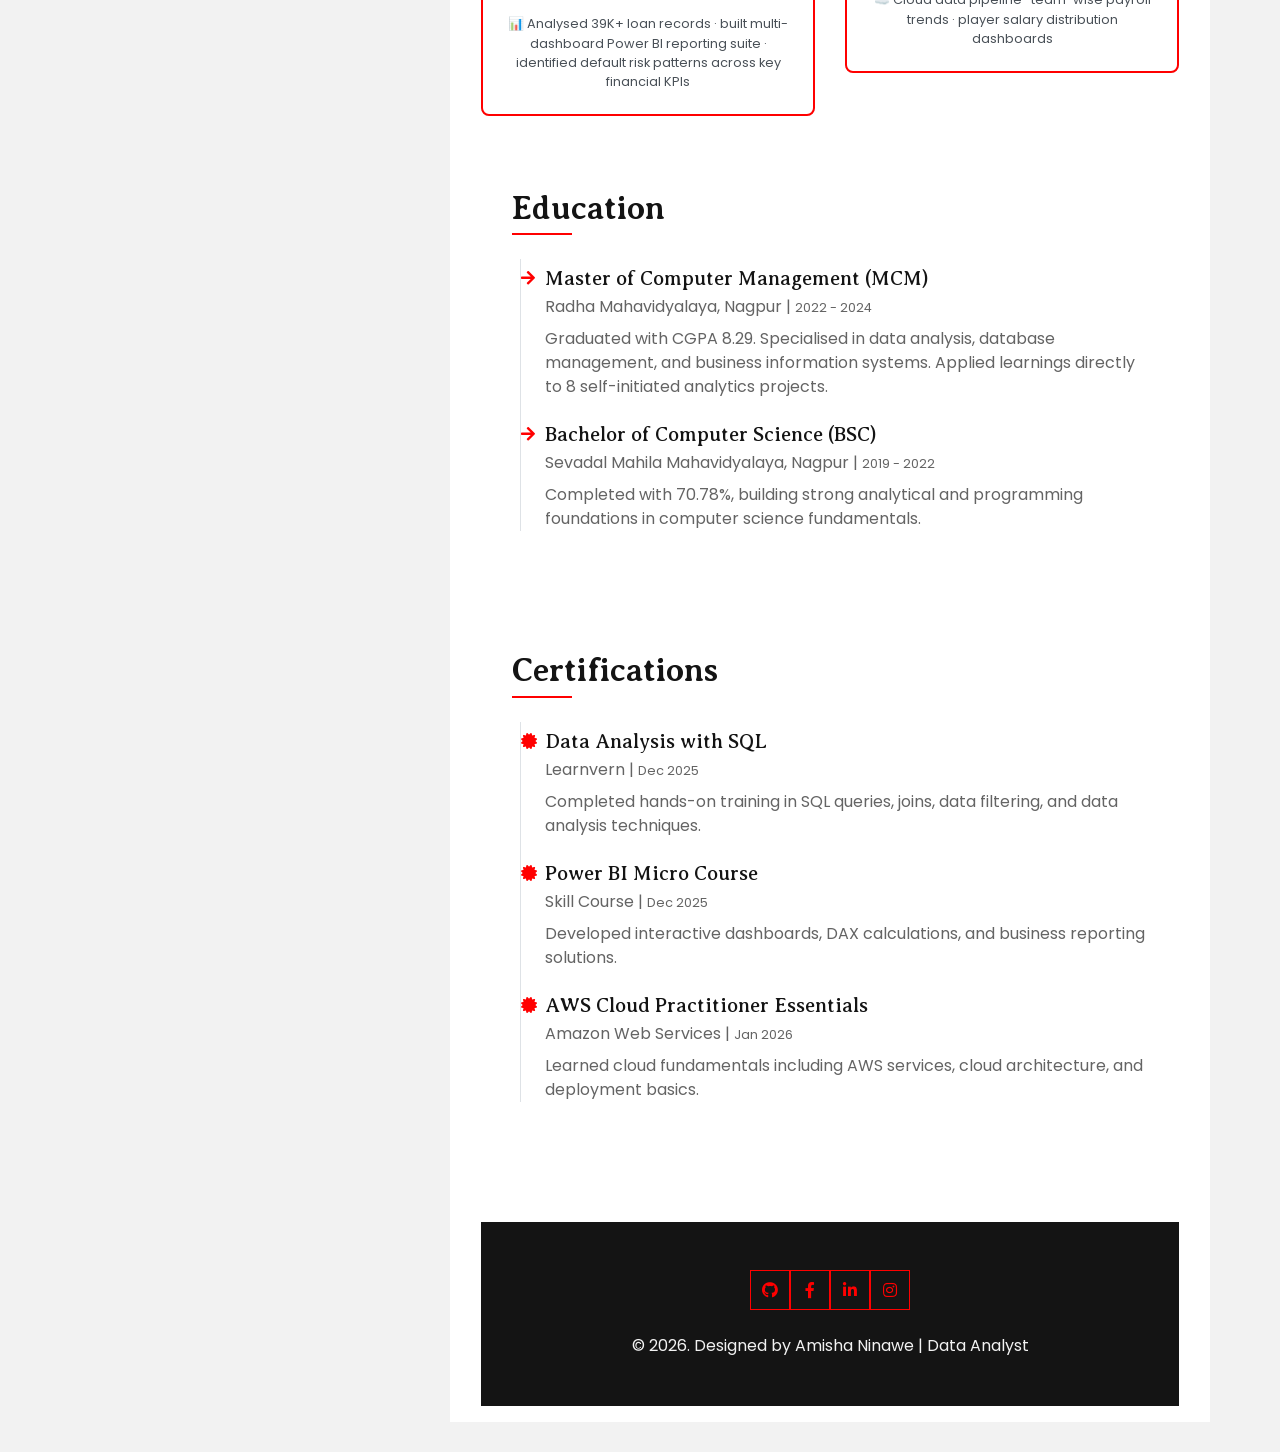
==== commit 9c77afd4: "changes year" ====
--- a/index.html
+++ b/index.html
@@ -34,10 +34,10 @@
                     <div class="mb-4" style="height: 22px;">
                         <h4 class="typed-text-output d-inline-block text-body"></h4>
                        <div class="typed-text d-none">
-                      Data Analyst, Business Data Analyst, Power BI Developer, SQL Analyst, Cloud Data Analyst
+                     Turning raw data into real insights
                        </div>
 
-                    </div>
+                    </div><br>
                     <div class="d-flex justify-content-center mt-auto mb-2" style="font-size: 22px;">
                         <a class="mx-2" href="https://github.com/Amisha0971"><i class="fab fa-github"></i></a>
                         <a class="mx-2" href="https://www.linkedin.com/in/amisha-n-b78b58271/"><i class="fab fa-linkedin-in"></i></a>
@@ -62,8 +62,11 @@
                         </div>
                         <div class="col-12">
                         <p>
-    Welcome to my data-driven portfolio! I am a passionate Data Analyst with hands-on experience in transforming raw data into meaningful business insights. I specialize in data cleaning, analysis, visualization, and dashboard creation using Excel, SQL, Power BI, and Python. I also have practical exposure to cloud computing, working with Google Cloud Platform (GCP) for data analysis workflows, and a foundational understanding of AWS services. I enjoy solving business problems through structured analysis, KPI development, and data-driven storytelling.
-</p>
+Welcome to my data-driven portfolio. I'm a fresher Data Analyst passionate about transforming raw datasets into clear, actionable business insights.
+
+I specialise in SQL, Power BI, Python, and Excel — and have hands-on cloud exposure through Google Cloud Platform (BigQuery + Looker Studio) and foundational AWS knowledge.
+
+I enjoy tackling real business problems through structured analysis, KPI development, and visual storytelling. Every project in this portfolio is self-initiated and end-to-end.</p>
 
                             <div class="row">
                             <div class="col-sm-6 py-1">
@@ -79,7 +82,7 @@
                             </div>
 
                             <div class="col-sm-6 py-1">
-                            <h5 class="d-inline text-primary">Experience:</h5> Data Analyst (Project-Based)
+                            <h5 class="d-inline text-primary">Status:</h5> Fresher · Project-Based Experience
                             </div>
 
                              <div class="col-sm-6 py-1">
@@ -109,64 +112,295 @@
     <div class="col-md-6 service-item text-center mb-3">
       <i class="fas fa-file-excel fa-2x mx-auto mb-4 text-primary"></i>
       <h5 class="mb-2">EXCEL</h5>
-      <p>Advanced Excel for data cleaning, pivot tables, dashboards, and business reporting.</p>
+      <p>Pivot tables, advanced formulas, dashboards, business reporting, and data validation.</p>
     </div>
 
     <!-- SQL -->
     <div class="col-md-6 service-item text-center mb-3">
       <i class="fas fa-database fa-2x mx-auto mb-4 text-primary"></i>
       <h5 class="mb-2">SQL (MySQL)</h5>
-      <p>Querying large datasets, joins, subqueries, KPI calculations, and performance analysis.</p>
+      <p>Complex queries, joins, subqueries, window functions, and KPI calculations on large datasets.</p>
     </div>
 
     <!-- POWER BI -->
     <div class="col-md-6 service-item text-center mb-3">
       <i class="fas fa-chart-line fa-2x mx-auto mb-4 text-primary"></i>
       <h5 class="mb-2">POWER BI</h5>
-      <p>Interactive dashboards, DAX measures, star schema modeling, drill-through analysis.</p>
+      <p>Interactive dashboards, DAX measures, star schema modeling, and drill-through analysis.</p>
     </div>
 
     <!-- PYTHON -->
     <div class="col-md-6 service-item text-center mb-3">
       <i class="fab fa-python fa-2x mx-auto mb-4 text-primary"></i>
       <h5 class="mb-2">PYTHON</h5>
-      <p>Data analysis using Pandas, NumPy, Matplotlib for insights and automation.</p>
+      <p>Data analysis with Pandas, NumPy, Matplotlib, and Seaborn for EDA and automation.</p>
+    </div>
+
+     <!-- GCP · BigQuery · Looker Studio -->
+    <div class="col-md-6 service-item text-center mb-3">
+      <i class="fas fa-tachometer-alt fa-2x mx-auto mb-4 text-primary"></i>
+      <h5 class="mb-2">GCP · BigQuery · Looker Studio</h5>
+      <p>Cloud-based data pipelines, SQL on BigQuery, and Looker Studio dashboards./p>
     </div>
 
     <!-- DATA CLEANING -->
     <div class="col-md-6 service-item text-center mb-3">
       <i class="fas fa-broom fa-2x mx-auto mb-4 text-primary"></i>
       <h5 class="mb-2">DATA CLEANING</h5>
-      <p>Data validation, transformation, removing inconsistencies, and preparing datasets.</p>
+      <p>Validation, transformation, outlier handling, and preparing raw datasets for analysis.</p>
     </div>
 
     <!-- DATA MODELING -->
     <div class="col-md-6 service-item text-center mb-3">
       <i class="fas fa-project-diagram fa-2x mx-auto mb-4 text-primary"></i>
       <h5 class="mb-2">DATA MODELING</h5>
-      <p>Star schema design, fact & dimension tables for analytical reporting.</p>
-    </div>
-
-    <!-- KPI DEVELOPMENT -->
-    <div class="col-md-6 service-item text-center mb-3">
-      <i class="fas fa-tachometer-alt fa-2x mx-auto mb-4 text-primary"></i>
-      <h5 class="mb-2">KPI DEVELOPMENT</h5>
-      <p>Funded amount, interest rate, DTI, margins, rankings, performance indicators.</p>
+      <p>Star schema design, fact & dimension tables for scalable analytical reporting.</p>
     </div>
 
     <!-- GIT & GITHUB -->
     <div class="col-md-6 service-item text-center mb-3">
       <i class="fab fa-github fa-2x mx-auto mb-4 text-primary"></i>
       <h5 class="mb-2">GIT & GITHUB</h5>
-      <p>Version control, project documentation, and portfolio management.</p>
+      <p>Version control, project documentation, and portfolio management via GitHub Pages.</p>
     </div>
 
   </div>
 </div>
 <!-- Skills End -->
 
+<!-- Experience Start -->
+<div class="container bg-white py-5">
+    <div class="row px-3">
+        <div class="col-12">
+            <h2 class="title position-relative pb-2 mb-4">Experience</h2>
+        </div>
+
+        <div class="col-12">
+            <div class="border-left border-primary pt-2 pl-4 ml-2">
+
+                <div class="position-relative mb-4">
+                    <i class="fa fa-briefcase text-primary position-absolute" style="top: 3px; left: -24px;"></i>
+                    <h5 class="mb-1">GenAI-Powered Data Analytics Virtual Experience</h5>
+                    <p class="mb-2">Tata iQ (Forage) | <small>May 2025</small></p>
+
+                    <p>
+                        Conducted Exploratory Data Analysis (EDA) using GenAI tools to assess data quality and identify risk indicators.
+                    </p>
+
+                    <p>
+                        Proposed a no-code predictive modeling framework to assess customer delinquency risk.
+                    </p>
+
+                    <p>
+                        Designed an AI-driven collections strategy incorporating ethical AI and regulatory compliance.
+                    </p>
+
+                </div>
+
+            </div>
+        </div>
+    </div>
+</div>
+<!-- Experience End -->
                 
-<!-- Education Start -->
+
+<!-- Projects Start -->
+<div class="container bg-white pt-5 pb-3">
+    <div class="row px-3">
+        <div class="col-12">
+            <h2 class="title position-relative pb-2 mb-4">Projects</h2>
+        </div>
+
+        <div class="col-12">
+            <!-- Filters -->
+            <div class="row">
+                <div class="col-12 text-center mb-2">
+                    <ul class="list-inline mb-4" id="portfolio-flters">
+
+<li class="btn btn-outline-primary active" data-filter="*">
+<i class="fa fa-star mr-2"></i>All
+</li>
+
+<li class="btn btn-outline-primary" data-filter=".excel">
+<i class="fa fa-file-excel mr-2"></i>Excel
+</li>
+
+<li class="btn btn-outline-primary" data-filter=".sql">
+<i class="fa fa-database mr-2"></i>SQL
+</li>
+
+<li class="btn btn-outline-primary" data-filter=".dashboard">
+<i class="fa fa-chart-line mr-2"></i>Dashboards
+</li>
+
+<li class="btn btn-outline-primary" data-filter=".python">
+<i class="fab fa-python mr-2"></i>Python
+</li>
+
+<li class="btn btn-outline-primary" data-filter=".cloud">
+<i class="fa fa-cloud mr-2"></i>Cloud
+</li>
+
+</ul>
+                </div>
+            </div>
+
+           <div class="row portfolio-container">
+
+    <!-- Vrinda Store -->
+    <div class="col-md-6 mb-4 portfolio-item excel">
+        <a href="https://github.com/Amisha0971/VRINDA-STORE-SALES-ANALYSIS-PROJECT-EXCEL.git" target="_blank" class="project-link">
+            <div class="position-relative p-4 border text-center">
+                <h5>Vrinda Store Sales Analysis</h5>
+                <p class="mb-1">Excel</p>
+                <small>
+
+Excel-based sales performance analysis focusing on customer segmentation and sales channel insights.
+
+<br><br>
+
+🛍️ Channel-wise performance · customer segmentation analysis · monthly sales trend dashboards
+
+</small>
+            </div>
+        </a>
+    </div>
+
+    <!-- HR Analytics -->
+    <div class="col-md-6 mb-4 portfolio-item excel dashboard">
+        <a href="https://github.com/Amisha0971/HR-ANALYTICS-PROJECT-ON-EXCEL-AND-POWER-BI.git" target="_blank" class="project-link">
+            <div class="position-relative p-4 border text-center">
+                <h5>HR Analytics Dashboard</h5>
+                <p class="mb-1">Excel | Power BI</p>
+                <small>
+
+Employee attrition analysis and department-wise KPI tracking to support data-driven HR decisions.
+
+<br><br>
+
+👥 Attrition drivers identified · department performance scorecards · interactive drill-through dashboards
+
+</small>
+            </div>
+        </a>
+    </div>
+
+    <!-- Pizza Sales -->
+    <div class="col-md-6 mb-4 portfolio-item sql dashboard">
+        <a href="https://github.com/Amisha0971/PIZZA-SALES-ANALYSIS-PROJECT-ON-SQL-AND-POWER-BI.git" target="_blank" class="project-link">
+            <div class="position-relative p-4 border text-center">
+                <h5>Pizza Sales Performance Analysis</h5>
+                <p class="mb-1">SQL | Power BI</p>
+               <small>
+
+Revenue, order volume, and category performance analysis using SQL queries and interactive Power BI dashboards.
+
+<br><br>
+
+🍕 Top and bottom product identification · peak order time analysis · revenue by category insights
+
+</small>
+            </div>
+        </a>
+    </div>
+
+    <!-- Zepto Sales -->
+    <div class="col-md-6 mb-4 portfolio-item sql">
+        <a href="https://github.com/Amisha0971/ZEPTO-SALES-ANALYSIS-PROJECT-SQL.git" target="_blank" class="project-link">
+            <div class="position-relative p-4 border text-center">
+                <h5>Zepto Sales Data Analysis</h5>
+                <p class="mb-1">SQL</p>
+                <small>
+
+SQL-based analysis of order patterns and key sales metrics for a quick-commerce platform.
+
+<br><br>
+
+⚡ Order frequency analysis · revenue KPIs · category-wise aggregation using SQL
+
+</small>
+            </div>
+        </a>
+    </div>
+
+    <!-- Blinkit -->
+    <div class="col-md-6 mb-4 portfolio-item python">
+        <a href="https://github.com/Amisha0971/BLINKIT-SALES-ANALYSIS-PROJECT-PYTHON.git" target="_blank" class="project-link">
+            <div class="position-relative p-4 border text-center">
+                <h5>Blinkit Sales Analysis</h5>
+                <p class="mb-1">Python</p>
+               <small>
+
+End-to-end exploratory data analysis pipeline using Python for cleaning, trend analysis, and visualization of quick-commerce sales data.
+
+<br><br>
+
+🛒 Sales trend analysis · category performance insights · Python-based data visualization
+
+</small>
+            </div>
+        </a>
+    </div>
+
+    <!-- India Election -->
+    <div class="col-md-6 mb-4 portfolio-item excel sql dashboard">
+        <a href="https://github.com/Amisha0971/INDIA-ELECTION-RESULT-2024-ANALYSIS-PROJECT-ON-EXCEL-SQL-AND-POWER-BI.git" target="_blank" class="project-link">
+            <div class="position-relative p-4 border text-center">
+                <h5>India Election Results Analysis 2024</h5>
+                <p class="mb-1">Excel | SQL | Power BI</p>
+                <small>
+
+Multi-tool analysis of nationwide election data covering vote share, winning margins, and alliance performance.
+
+<br><br>
+
+🗳️ Constituency-level insights · alliance performance analysis · margin ranking dashboards
+
+</small>
+            </div>
+        </a>
+    </div>
+
+    <!-- Bank Loan (Capstone) -->
+    <div class="col-md-6 mb-4 portfolio-item excel sql dashboard python">
+        <a href="https://github.com/Amisha0971/BANK-LOAN-ANALYSIS-PROJECT-ON-EXCEL-SQL-POWER-BI-AND-PYTHON.git" target="_blank" class="project-link">
+            <div class="position-relative p-4 border text-center">
+                <h5>Bank Loan Analysis (Capstone Project)</h5>
+                <p class="mb-1">Excel | SQL | Power BI | Python</p>
+                <small>
+
+End-to-end analysis of a large-scale bank loan dataset covering risk assessment, KPI development, and portfolio insights.
+
+<br><br>
+
+📊 Analysed 39K+ loan records · built multi-dashboard Power BI reporting suite · identified default risk patterns across key financial KPIs
+
+</small>
+            </div>
+        </a>
+    </div>
+
+    <!-- NBA Salary Analysis -->
+    <div class="col-md-6 mb-4 portfolio-item sql dashboard cloud">
+       <a href="https://github.com/Amisha0971/CLOUD-BASED-NBA-SALARY-ANALYSIS-PROJECT-ON-GOOGLE-CLOUD-PLATFORM.git" target="_blank" class="project-link">
+          <div class="position-relative p-4 border text-center">
+            <h5>NBA Player Salary Analysis</h5>
+            <p class="mb-1">GCP | BigQuery | Looker Studio</p>
+            <small>
+
+Cloud-based salary analytics pipeline built on Google Cloud Platform using BigQuery and Looker Studio.
+
+<br><br>
+
+☁️ Cloud data pipeline · team-wise payroll trends · player salary distribution dashboards
+
+</small>
+          </div>
+        </a>
+    </div>
+    </div>
+
+    <!-- Education Start -->
                 <div class="container bg-white py-5">
                     <div class="row px-3">
                         <div class="col-12">
@@ -176,153 +410,62 @@
                             <div class="border-left border-primary pt-2 pl-4 ml-2">
                                 <div class="position-relative mb-4">
                                     <i class="fa fa-arrow-right text-primary position-absolute" style="top: 3px; left: -24px;"></i>
-                                    <h5 class="mb-1">Bachelor of Computer Science (BSC)</h5>
-                                    <p class="mb-2">Sevadal Mahila Mahavidyalaya, Nagpur | <small>2019 - 2022</small></p>
-                                    <p>Completed Bachelor of Computer Science with 70.78%, building strong analytical and technical foundations.</p>
-
+                                    <h5 class="mb-1">Master of Computer Management (MCM)</h5>
+                                    <p class="mb-2">Radha Mahavidyalaya, Nagpur | <small>2022 - 2024</small></p>
+                                    <p>Graduated with CGPA 8.29. Specialised in data analysis, database management, and business information systems. Applied learnings directly to 8 self-initiated analytics projects.</p>
                                 </div>
                                 <div class="position-relative mb-4">
                                     <i class="fa fa-arrow-right text-primary position-absolute" style="top: 3px; left: -24px;"></i>
-                                    <h5 class="mb-1">Master of Computer Management (MCM)</h5>
-                                    <p class="mb-2">Radha Mahavidyalaya, Nagpur | <small>2022 - 2024</small></p>
-                                    <p>Graduated with CGPA 8.29, specializing in data analysis, databases, and business systems.</p>
+                                    <h5 class="mb-1">Bachelor of Computer Science (BSC)</h5>
+                                    <p class="mb-2">Sevadal Mahila Mahavidyalaya, Nagpur | <small>2019 - 2022</small></p>
+                                    <p>Completed with 70.78%, building strong analytical and programming foundations in computer science fundamentals.</p>
 
                                 </div>
                               </div>
                         </div>
                     </div>
                 </div>
-                <!-- Education End -->
-
-
-               
-                <!-- Projects Start -->
-<div class="container bg-white pt-5 pb-3">
+<!-- Education End -->
+
+<!-- Certification Start -->
+<div class="container bg-white py-5">
     <div class="row px-3">
         <div class="col-12">
-            <h2 class="title position-relative pb-2 mb-4">Projects</h2>
+            <h2 class="title position-relative pb-2 mb-4">Certifications</h2>
         </div>
 
         <div class="col-12">
-            <!-- Filters -->
-            <div class="row">
-                <div class="col-12 text-center mb-2">
-                    <ul class="list-inline mb-4" id="portfolio-flters">
-                        <li class="btn btn-outline-primary active" data-filter="*">
-                            <i class="fa fa-star mr-2"></i>All
-                        </li>
-                        <li class="btn btn-outline-primary" data-filter=".excel">
-                            <i class="fa fa-file-excel mr-2"></i>Excel
-                        </li>
-                        <li class="btn btn-outline-primary" data-filter=".sql">
-                            <i class="fa fa-database mr-2"></i>SQL
-                        </li>
-                        <li class="btn btn-outline-primary" data-filter=".dashboard">
-                            <i class="fa fa-chart-line mr-2"></i>Dashboards
-                        </li>
-                        <li class="btn btn-outline-primary" data-filter=".python">
-                            <i class="fab fa-python mr-2"></i>Python
-                        </li>
-                    </ul>
-                </div>
-            </div>
-
-           <div class="row portfolio-container">
-
-    <!-- Vrinda Store -->
-    <div class="col-md-6 mb-4 portfolio-item excel">
-        <a href="https://github.com/Amisha0971/VRINDA-STORE-SALES-ANALYSIS-PROJECT-EXCEL.git" target="_blank" class="project-link">
-            <div class="position-relative p-4 border text-center">
-                <h5>Vrinda Store Sales Analysis</h5>
-                <p class="mb-1">Excel</p>
-                <small>Sales trends, customer insights, performance metrics</small>
-            </div>
-        </a>
-    </div>
-
-    <!-- HR Analytics -->
-    <div class="col-md-6 mb-4 portfolio-item excel dashboard">
-        <a href="https://github.com/Amisha0971/HR-ANALYTICS-PROJECT-ON-EXCEL-AND-POWER-BI.git" target="_blank" class="project-link">
-            <div class="position-relative p-4 border text-center">
-                <h5>HR Analytics Dashboard</h5>
-                <p class="mb-1">Excel | Power BI</p>
-                <small>Attrition analysis, department KPIs</small>
-            </div>
-        </a>
-    </div>
-
-    <!-- Pizza Sales -->
-    <div class="col-md-6 mb-4 portfolio-item sql dashboard">
-        <a href="https://github.com/Amisha0971/PIZZA-SALES-ANALYSIS-PROJECT-ON-SQL-AND-POWER-BI.git" target="_blank" class="project-link">
-            <div class="position-relative p-4 border text-center">
-                <h5>Pizza Sales Performance Analysis</h5>
-                <p class="mb-1">SQL | Power BI</p>
-                <small>Revenue, orders, category-wise insights</small>
-            </div>
-        </a>
-    </div>
-
-    <!-- Zepto Sales -->
-    <div class="col-md-6 mb-4 portfolio-item sql">
-        <a href="https://github.com/Amisha0971/ZEPTO-SALES-ANALYSIS-PROJECT-SQL.git" target="_blank" class="project-link">
-            <div class="position-relative p-4 border text-center">
-                <h5>Zepto Sales Data Analysis</h5>
-                <p class="mb-1">SQL</p>
-                <small>Order patterns, sales KPIs</small>
-            </div>
-        </a>
-    </div>
-
-    <!-- Blinkit -->
-    <div class="col-md-6 mb-4 portfolio-item python">
-        <a href="https://github.com/Amisha0971/BLINKIT-SALES-ANALYSIS-PROJECT-PYTHON.git" target="_blank" class="project-link">
-            <div class="position-relative p-4 border text-center">
-                <h5>Blinkit Sales Analysis</h5>
-                <p class="mb-1">Python</p>
-                <small>Data cleaning, EDA, trend analysis</small>
-            </div>
-        </a>
-    </div>
-
-    <!-- India Election -->
-    <div class="col-md-6 mb-4 portfolio-item excel sql dashboard">
-        <a href="https://github.com/Amisha0971/INDIA-ELECTION-RESULT-2024-ANALYSIS-PROJECT-ON-EXCEL-SQL-AND-POWER-BI.git" target="_blank" class="project-link">
-            <div class="position-relative p-4 border text-center">
-                <h5>India Election Results Analysis 2024</h5>
-                <p class="mb-1">Excel | SQL | Power BI</p>
-                <small>Vote share, margins, alliance analysis</small>
-            </div>
-        </a>
-    </div>
-
-    <!-- Bank Loan (Capstone) -->
-    <div class="col-md-6 mb-4 portfolio-item excel sql dashboard python">
-        <a href="https://github.com/Amisha0971/BANK-LOAN-ANALYSIS-PROJECT-ON-EXCEL-SQL-POWER-BI-AND-PYTHON.git" target="_blank" class="project-link">
-            <div class="position-relative p-4 border text-center">
-                <h5>Bank Loan Analysis (Capstone Project)</h5>
-                <p class="mb-1">Excel | SQL | Power BI | Python</p>
-                <small>Risk assessment, KPIs, portfolio insights</small>
-            </div>
-        </a>
-    </div>
-
-    <!-- NBA Salary Analysis -->
-    <div class="col-md-6 mb-4 portfolio-item sql dashboard">
-       <a href="https://github.com/Amisha0971/CLOUD-BASED-NBA-SALARY-ANALYSIS-PROJECT-ON-GOOGLE-CLOUD-PLATFORM.git" target="_blank" class="project-link">
-          <div class="position-relative p-4 border text-center">
-            <h5>NBA Player Salary Analysis</h5>
-            <p class="mb-1">GCP | BigQuery | Looker Studio</p>
-            <small>Salary trends, team-wise payroll, player insights</small>
-          </div>
-        </a>
-    </div>
-    
-
+            <div class="border-left border-primary pt-2 pl-4 ml-2">
+
+                <div class="position-relative mb-4">
+                    <i class="fa fa-certificate text-primary position-absolute" style="top: 3px; left: -24px;"></i>
+                    <h5 class="mb-1">Data Analysis with SQL</h5>
+                    <p class="mb-2">Learnvern | <small>Dec 2025</small></p>
+                    <p>Completed hands-on training in SQL queries, joins, data filtering, and data analysis techniques.</p>
+                </div>
+
+                <div class="position-relative mb-4">
+                    <i class="fa fa-certificate text-primary position-absolute" style="top: 3px; left: -24px;"></i>
+                    <h5 class="mb-1">Power BI Micro Course</h5>
+                    <p class="mb-2">Skill Course | <small>Dec 2025</small></p>
+                    <p>Developed interactive dashboards, DAX calculations, and business reporting solutions.</p>
+                </div>
+
+                <div class="position-relative mb-4">
+                    <i class="fa fa-certificate text-primary position-absolute" style="top: 3px; left: -24px;"></i>
+                    <h5 class="mb-1">AWS Cloud Practitioner Essentials</h5>
+                    <p class="mb-2">Amazon Web Services | <small>Jan 2026</small></p>
+                    <p>Learned cloud fundamentals including AWS services, cloud architecture, and deployment basics.</p>
+                </div>
+
+            </div>
+        </div>
+    </div>
 </div>
-
-
-
-               <!-- Footer Start -->
+<!-- Certification End -->
+
+
+<!-- Footer Start -->
 <div class="container-fluid bg-white pt-5 px-0">
     <div class="container bg-dark text-light text-center py-5">
         <div class="d-flex justify-content-center mb-4">
@@ -332,13 +475,13 @@
             <a class="btn btn-outline-primary btn-square " href="https://www.instagram.com/miss_gopeeka0907/"><i class="fab fa-instagram"></i></a>
         </div>
 
-        <p class="m-0">&copy; 2025. Designed by Amisha Ninawe | Data Analyst</p>
+        <p class="m-0">&copy; 2026. Designed by Amisha Ninawe | Data Analyst</p>
 
     </div>
 </div>
 <!-- Footer End -->
 
-            </div>
+        </div>
         </div>
         
         <!-- Back to Top -->
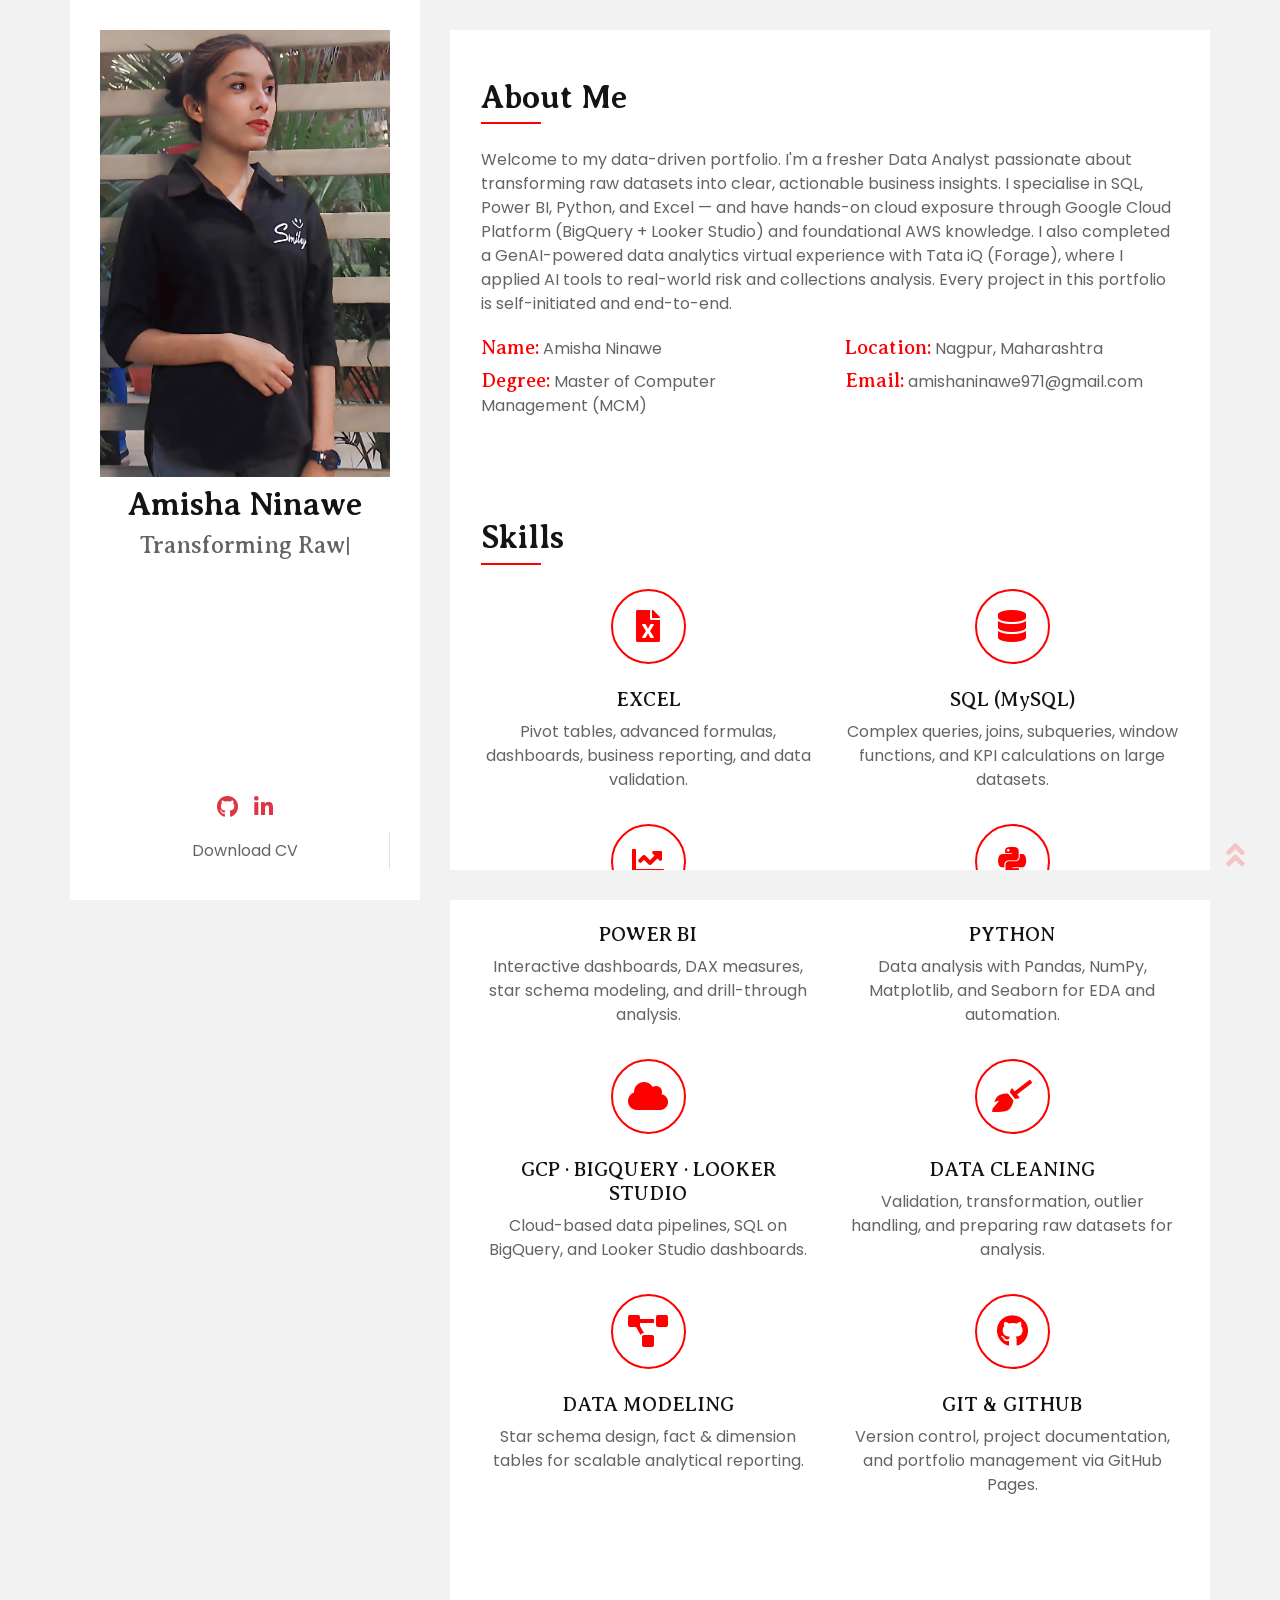
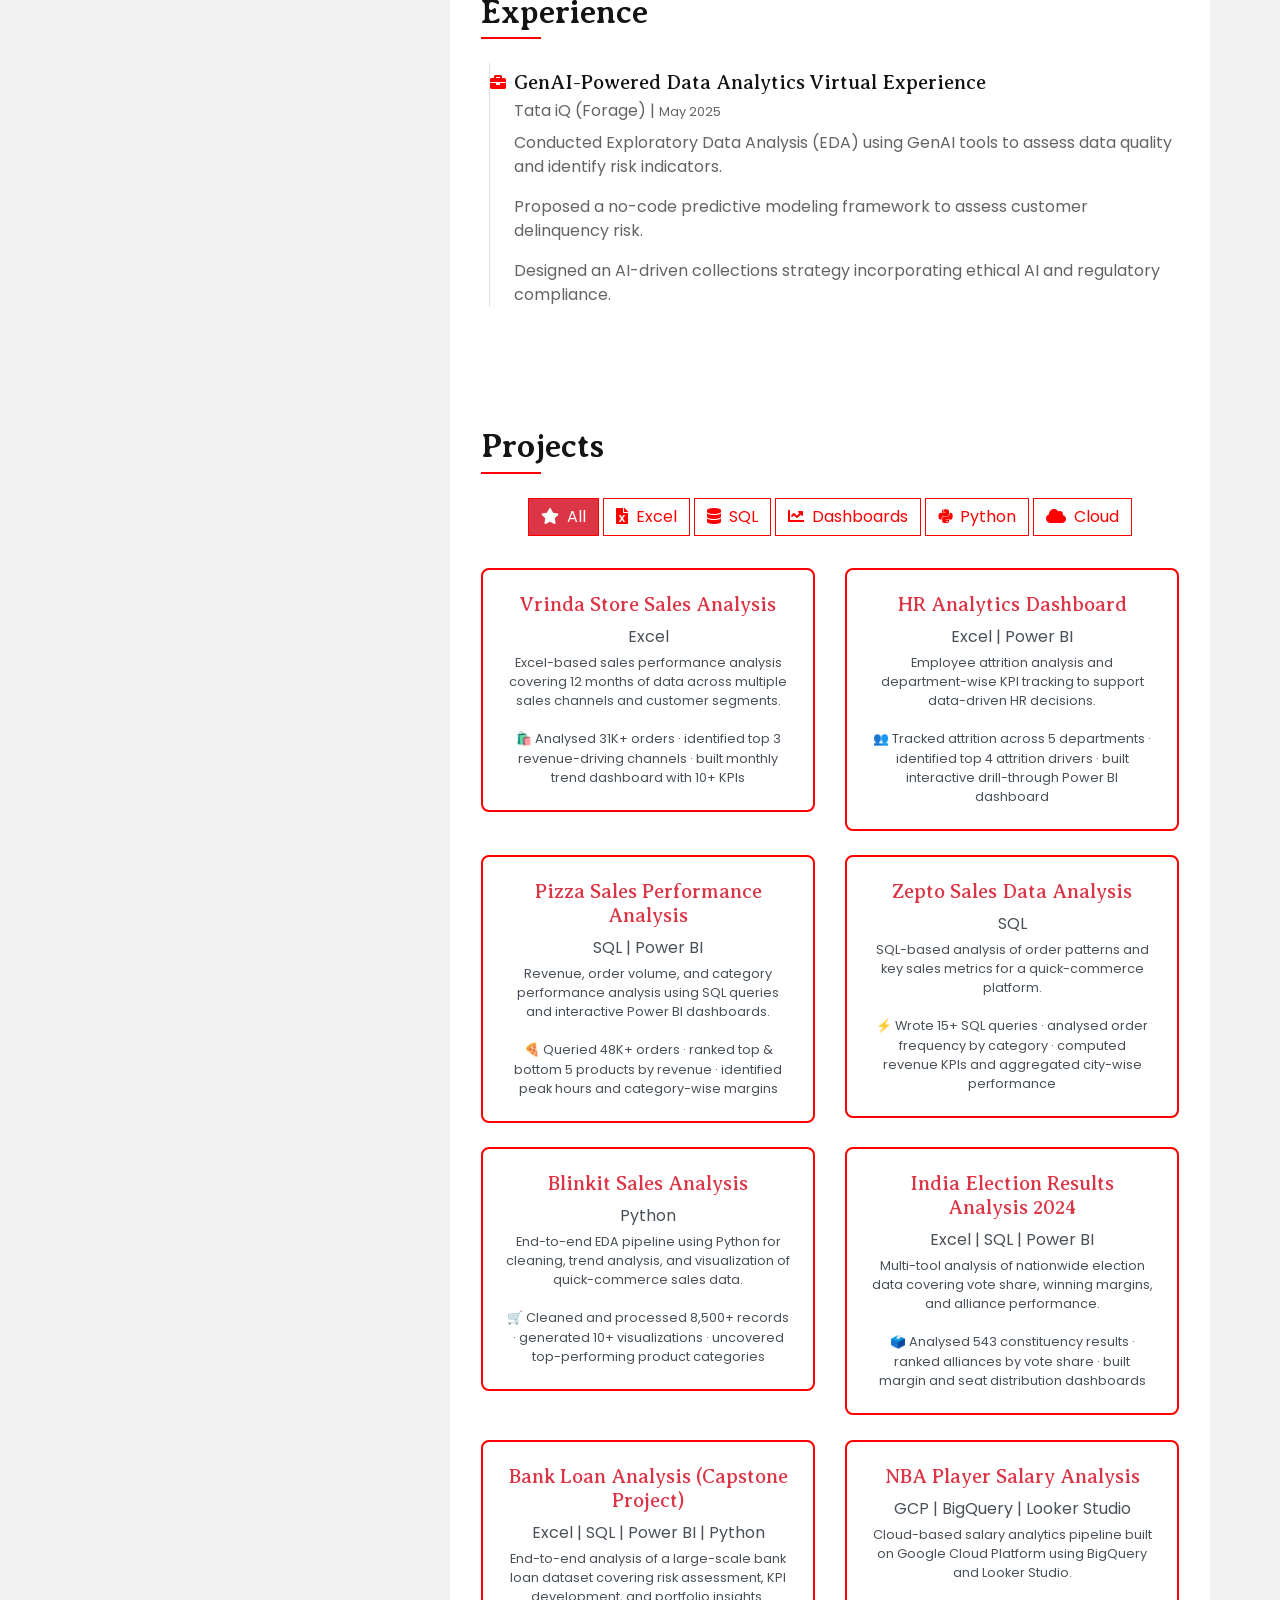
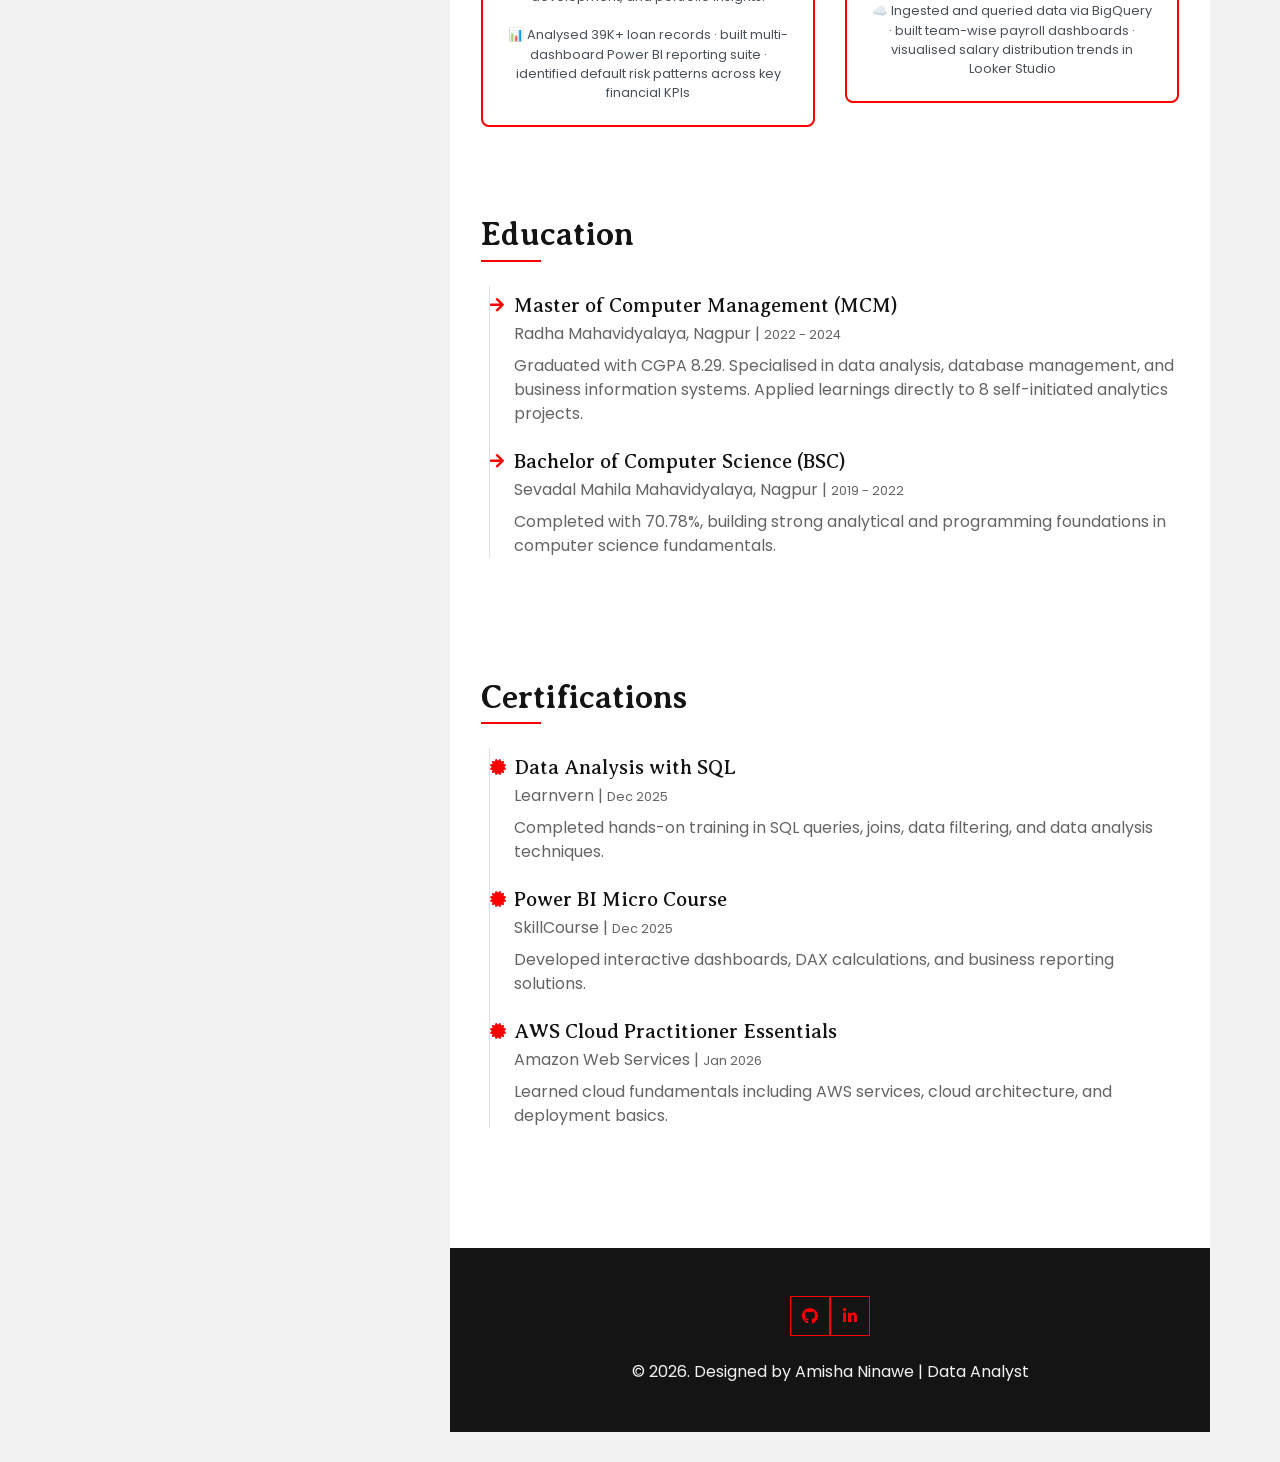
==== commit a53296e4: "final portfolio" ====
--- a/index.html
+++ b/index.html
@@ -4,8 +4,8 @@
         <meta charset="utf-8">
         <title>Amisha Ninawe | Data Analyst Portfolio</title>
         <meta content="width=device-width, initial-scale=1.0" name="viewport">
-        <meta content="Free Website Template" name="keywords">
-        <meta content="Free Website Template" name="description">
+        <meta content="Data Analyst, Power BI, SQL, Python, Excel, GCP" name="keywords">
+        <meta content="Amisha Ninawe - Data Analyst Portfolio" name="description">
         <link rel="stylesheet" href="https://cdnjs.cloudflare.com/ajax/libs/font-awesome/4.7.0/css/font-awesome.min.css">
 
         <!-- Favicon -->
@@ -25,382 +25,322 @@
         <!-- Customized Bootstrap Stylesheet -->
         <link href="css/style.css" rel="stylesheet">
     </head>
-                <body data-spy="scroll" data-target=".navbar" data-offset="51">
-                <div class="wrapper">
-                 <div class="sidebar">
+
+    <body data-spy="scroll" data-target=".navbar" data-offset="51">
+        <div class="wrapper">
+            <div class="sidebar">
                 <div class="sidebar-text d-flex flex-column h-100 justify-content-center text-center">
-                <img class="w-100 img-fluid" src="img/Myself.jpg" alt="Image" id="shrink-image">
-                 <h2 class="mt-2">Amisha Ninawe</h2>
+                    <img class="w-100 img-fluid" src="img/Myself.jpg" alt="Image" id="shrink-image">
+                    <h2 class="mt-2">Amisha Ninawe</h2>
                     <div class="mb-4" style="height: 22px;">
                         <h4 class="typed-text-output d-inline-block text-body"></h4>
-                       <div class="typed-text d-none">
-                     Turning raw data into real insights
-                       </div>
-
-                    </div><br>
+                        <div class="typed-text d-none">
+                            <i>Transforming Raw Data Into Meaningful Business Insights</i>
+                        </div>
+                    </div><br><br>
+
+                    <!-- FIX 1: Removed Facebook & Instagram — keeping only GitHub + LinkedIn for professionalism -->
                     <div class="d-flex justify-content-center mt-auto mb-2" style="font-size: 22px;">
                         <a class="mx-2" href="https://github.com/Amisha0971"><i class="fab fa-github"></i></a>
                         <a class="mx-2" href="https://www.linkedin.com/in/amisha-n-b78b58271/"><i class="fab fa-linkedin-in"></i></a>
-                        <a class="mx-2" href="https://www.facebook.com/profile.php?id=61550005736277"><i class="fab fa-facebook-f"></i></a>
-                        <a class="mx-2" href="https://www.instagram.com/miss_gopeeka0907/"><i class="fab fa-instagram"></i></a>
-                    </div>
-                     <div class="d-flex align-items-end justify-content-between" style="margin-top: 0; padding-top: 0;">
+                    </div>
+
+                    <div class="d-flex align-items-end justify-content-between" style="margin-top: 0; padding-top: 0;">
                         <a href="https://drive.google.com/file/d/1VzMO1lMQpD9t_eYiR4Xidjj3MJDOPPIZ/view?usp=sharing" class="btn btn-block border-right" download>Download CV</a>
                     </div>
-                    </div>
+                </div>
                 <div class="sidebar-icon d-flex flex-column h-100 justify-content-center text-right">
                     <i class="fas fa-2x fa-angle-double-right text-primary"></i>
                 </div>
             </div>
-            
+
             <div class="content">
-                <!-- About Start -->
+
+                <!-- ==================== ABOUT START ==================== -->
                 <div class="container bg-white py-5">
                     <div class="row px-3">
                         <div class="col-12">
                             <h2 class="title position-relative pb-2 mb-4">About Me</h2>
                         </div>
                         <div class="col-12">
-                        <p>
-Welcome to my data-driven portfolio. I'm a fresher Data Analyst passionate about transforming raw datasets into clear, actionable business insights.
-
-I specialise in SQL, Power BI, Python, and Excel — and have hands-on cloud exposure through Google Cloud Platform (BigQuery + Looker Studio) and foundational AWS knowledge.
-
-I enjoy tackling real business problems through structured analysis, KPI development, and visual storytelling. Every project in this portfolio is self-initiated and end-to-end.</p>
+                            <!-- FIX 2: About Me paragraph updated to mention GenAI experience -->
+                            <p>
+                                Welcome to my data-driven portfolio. I'm a fresher Data Analyst passionate about transforming raw datasets into clear, actionable business insights.
+                                I specialise in SQL, Power BI, Python, and Excel — and have hands-on cloud exposure through Google Cloud Platform (BigQuery + Looker Studio) and foundational AWS knowledge.
+                                I also completed a GenAI-powered data analytics virtual experience with Tata iQ (Forage), where I applied AI tools to real-world risk and collections analysis.
+                                Every project in this portfolio is self-initiated and end-to-end.
+                            </p>
 
                             <div class="row">
-                            <div class="col-sm-6 py-1">
-                            <h5 class="d-inline text-primary">Name:</h5> Amisha Ninawe
+                                <div class="col-sm-6 py-1">
+                                    <h5 class="d-inline text-primary">Name:</h5> Amisha Ninawe
+                                </div>
+                                <div class="col-sm-6 py-1">
+                                    <h5 class="d-inline text-primary">Location:</h5> Nagpur, Maharashtra
+                                </div>
+                                <div class="col-sm-6 py-1">
+                                    <h5 class="d-inline text-primary">Degree:</h5> Master of Computer Management (MCM)
+                                </div>
+                                <div class="col-sm-6 py-1">
+                                    <h5 class="d-inline text-primary">Email:</h5> amishaninawe971@gmail.com
+                                </div>
+                             </div>
+                        </div>
+                    </div>
+                </div>
+                <!-- ==================== ABOUT END ==================== -->
+
+
+                <!-- ==================== SKILLS START ==================== -->
+                <div class="container bg-white pt-5 pb-3">
+                    <div class="row px-3">
+                        <div class="col-12">
+                            <h2 class="title position-relative pb-2 mb-4">Skills</h2>
+                        </div>
+
+                        <div class="col-md-6 service-item text-center mb-3">
+                            <i class="fas fa-file-excel fa-2x mx-auto mb-4 text-primary"></i>
+                            <h5 class="mb-2">EXCEL</h5>
+                            <p>Pivot tables, advanced formulas, dashboards, business reporting, and data validation.</p>
+                        </div>
+
+                        <div class="col-md-6 service-item text-center mb-3">
+                            <i class="fas fa-database fa-2x mx-auto mb-4 text-primary"></i>
+                            <h5 class="mb-2">SQL (MySQL)</h5>
+                            <p>Complex queries, joins, subqueries, window functions, and KPI calculations on large datasets.</p>
+                        </div>
+
+                        <div class="col-md-6 service-item text-center mb-3">
+                            <i class="fas fa-chart-line fa-2x mx-auto mb-4 text-primary"></i>
+                            <h5 class="mb-2">POWER BI</h5>
+                            <p>Interactive dashboards, DAX measures, star schema modeling, and drill-through analysis.</p>
+                        </div>
+
+                        <div class="col-md-6 service-item text-center mb-3">
+                            <i class="fab fa-python fa-2x mx-auto mb-4 text-primary"></i>
+                            <h5 class="mb-2">PYTHON</h5>
+                            <p>Data analysis with Pandas, NumPy, Matplotlib, and Seaborn for EDA and automation.</p>
+                        </div>
+
+                        <!-- FIX 4: Corrected broken closing </p> tag in GCP skill card -->
+                        <div class="col-md-6 service-item text-center mb-3">
+                            <i class="fas fa-cloud fa-2x mx-auto mb-4 text-primary"></i>
+                            <h5 class="mb-2">GCP · BIGQUERY · LOOKER STUDIO</h5>
+                            <p>Cloud-based data pipelines, SQL on BigQuery, and Looker Studio dashboards.</p>
+                        </div>
+
+                        <div class="col-md-6 service-item text-center mb-3">
+                            <i class="fas fa-broom fa-2x mx-auto mb-4 text-primary"></i>
+                            <h5 class="mb-2">DATA CLEANING</h5>
+                            <p>Validation, transformation, outlier handling, and preparing raw datasets for analysis.</p>
+                        </div>
+
+                        <div class="col-md-6 service-item text-center mb-3">
+                            <i class="fas fa-project-diagram fa-2x mx-auto mb-4 text-primary"></i>
+                            <h5 class="mb-2">DATA MODELING</h5>
+                            <p>Star schema design, fact &amp; dimension tables for scalable analytical reporting.</p>
+                        </div>
+
+                        <div class="col-md-6 service-item text-center mb-3">
+                            <i class="fab fa-github fa-2x mx-auto mb-4 text-primary"></i>
+                            <h5 class="mb-2">GIT &amp; GITHUB</h5>
+                            <p>Version control, project documentation, and portfolio management via GitHub Pages.</p>
+                        </div>
+
+                    </div>
+                </div>
+                <!-- ==================== SKILLS END ==================== -->
+
+
+                <!-- ==================== EXPERIENCE START ==================== -->
+                <div class="container bg-white py-5">
+                    <div class="row px-3">
+                        <div class="col-12">
+                            <h2 class="title position-relative pb-2 mb-4">Experience</h2>
+                        </div>
+                        <div class="col-12">
+                            <div class="border-left border-primary pt-2 pl-4 ml-2">
+                                <div class="position-relative mb-4">
+                                    <i class="fa fa-briefcase text-primary position-absolute" style="top: 3px; left: -24px;"></i>
+                                    <h5 class="mb-1">GenAI-Powered Data Analytics Virtual Experience</h5>
+                                    <p class="mb-2">Tata iQ (Forage) | <small>May 2025</small></p>
+                                    <p>Conducted Exploratory Data Analysis (EDA) using GenAI tools to assess data quality and identify risk indicators.</p>
+                                    <p>Proposed a no-code predictive modeling framework to assess customer delinquency risk.</p>
+                                    <p>Designed an AI-driven collections strategy incorporating ethical AI and regulatory compliance.</p>
+                                </div>
                             </div>
-
-                            <div class="col-sm-6 py-1">
-                            <h5 class="d-inline text-primary">Location:</h5> Nagpur, Maharashtra
+                        </div>
+                    </div>
+                </div>
+                <!-- ==================== EXPERIENCE END ==================== -->
+
+
+                <!-- ==================== PROJECTS START ==================== -->
+                <div class="container bg-white pt-5 pb-3">
+                    <div class="row px-3">
+                        <div class="col-12">
+                            <h2 class="title position-relative pb-2 mb-4">Projects</h2>
+                        </div>
+
+                        <div class="col-12">
+                            <!-- Filters -->
+                            <div class="row">
+                                <div class="col-12 text-center mb-2">
+                                    <ul class="list-inline mb-4" id="portfolio-flters">
+                                        <li class="btn btn-outline-primary active" data-filter="*">
+                                            <i class="fa fa-star mr-2"></i>All
+                                        </li>
+                                        <li class="btn btn-outline-primary" data-filter=".excel">
+                                            <i class="fa fa-file-excel mr-2"></i>Excel
+                                        </li>
+                                        <li class="btn btn-outline-primary" data-filter=".sql">
+                                            <i class="fa fa-database mr-2"></i>SQL
+                                        </li>
+                                        <li class="btn btn-outline-primary" data-filter=".dashboard">
+                                            <i class="fa fa-chart-line mr-2"></i>Dashboards
+                                        </li>
+                                        <li class="btn btn-outline-primary" data-filter=".python">
+                                            <i class="fab fa-python mr-2"></i>Python
+                                        </li>
+                                        <li class="btn btn-outline-primary" data-filter=".cloud">
+                                            <i class="fa fa-cloud mr-2"></i>Cloud
+                                        </li>
+                                    </ul>
+                                </div>
                             </div>
 
-                            <div class="col-sm-6 py-1">
-                            <h5 class="d-inline text-primary">Degree:</h5> Master of Computer Management (MCM)
+                            <div class="row portfolio-container">
+
+                                <!-- Vrinda Store -->
+                                <!-- FIX 5: Added specific outcome numbers to project cards -->
+                                <div class="col-md-6 mb-4 portfolio-item excel">
+                                    <a href="https://github.com/Amisha0971/VRINDA-STORE-SALES-ANALYSIS-PROJECT-EXCEL.git" target="_blank" class="project-link">
+                                        <div class="position-relative p-4 border text-center">
+                                            <h5>Vrinda Store Sales Analysis</h5>
+                                            <p class="mb-1">Excel</p>
+                                            <small>
+                                                Excel-based sales performance analysis covering 12 months of data across multiple sales channels and customer segments.
+                                                <br><br>
+                                                🛍️ Analysed 31K+ orders · identified top 3 revenue-driving channels · built monthly trend dashboard with 10+ KPIs
+                                            </small>
+                                        </div>
+                                    </a>
+                                </div>
+
+                                <!-- HR Analytics -->
+                                <div class="col-md-6 mb-4 portfolio-item excel dashboard">
+                                    <a href="https://github.com/Amisha0971/HR-ANALYTICS-PROJECT-ON-EXCEL-AND-POWER-BI.git" target="_blank" class="project-link">
+                                        <div class="position-relative p-4 border text-center">
+                                            <h5>HR Analytics Dashboard</h5>
+                                            <p class="mb-1">Excel | Power BI</p>
+                                            <small>
+                                                Employee attrition analysis and department-wise KPI tracking to support data-driven HR decisions.
+                                                <br><br>
+                                                👥 Tracked attrition across 5 departments · identified top 4 attrition drivers · built interactive drill-through Power BI dashboard
+                                            </small>
+                                        </div>
+                                    </a>
+                                </div>
+
+                                <!-- Pizza Sales -->
+                                <div class="col-md-6 mb-4 portfolio-item sql dashboard">
+                                    <a href="https://github.com/Amisha0971/PIZZA-SALES-ANALYSIS-PROJECT-ON-SQL-AND-POWER-BI.git" target="_blank" class="project-link">
+                                        <div class="position-relative p-4 border text-center">
+                                            <h5>Pizza Sales Performance Analysis</h5>
+                                            <p class="mb-1">SQL | Power BI</p>
+                                            <small>
+                                                Revenue, order volume, and category performance analysis using SQL queries and interactive Power BI dashboards.
+                                                <br><br>
+                                                🍕 Queried 48K+ orders · ranked top &amp; bottom 5 products by revenue · identified peak hours and category-wise margins
+                                            </small>
+                                        </div>
+                                    </a>
+                                </div>
+
+                                <!-- Zepto Sales -->
+                                <div class="col-md-6 mb-4 portfolio-item sql">
+                                    <a href="https://github.com/Amisha0971/ZEPTO-SALES-ANALYSIS-PROJECT-SQL.git" target="_blank" class="project-link">
+                                        <div class="position-relative p-4 border text-center">
+                                            <h5>Zepto Sales Data Analysis</h5>
+                                            <p class="mb-1">SQL</p>
+                                            <small>
+                                                SQL-based analysis of order patterns and key sales metrics for a quick-commerce platform.
+                                                <br><br>
+                                                ⚡ Wrote 15+ SQL queries · analysed order frequency by category · computed revenue KPIs and aggregated city-wise performance
+                                            </small>
+                                        </div>
+                                    </a>
+                                </div>
+
+                                <!-- Blinkit -->
+                                <div class="col-md-6 mb-4 portfolio-item python">
+                                    <a href="https://github.com/Amisha0971/BLINKIT-SALES-ANALYSIS-PROJECT-PYTHON.git" target="_blank" class="project-link">
+                                        <div class="position-relative p-4 border text-center">
+                                            <h5>Blinkit Sales Analysis</h5>
+                                            <p class="mb-1">Python</p>
+                                            <small>
+                                                End-to-end EDA pipeline using Python for cleaning, trend analysis, and visualization of quick-commerce sales data.
+                                                <br><br>
+                                                🛒 Cleaned and processed 8,500+ records · generated 10+ visualizations · uncovered top-performing product categories
+                                            </small>
+                                        </div>
+                                    </a>
+                                </div>
+
+                                <!-- India Election -->
+                                <div class="col-md-6 mb-4 portfolio-item excel sql dashboard">
+                                    <a href="https://github.com/Amisha0971/INDIA-ELECTION-RESULT-2024-ANALYSIS-PROJECT-ON-EXCEL-SQL-AND-POWER-BI.git" target="_blank" class="project-link">
+                                        <div class="position-relative p-4 border text-center">
+                                            <h5>India Election Results Analysis 2024</h5>
+                                            <p class="mb-1">Excel | SQL | Power BI</p>
+                                            <small>
+                                                Multi-tool analysis of nationwide election data covering vote share, winning margins, and alliance performance.
+                                                <br><br>
+                                                🗳️ Analysed 543 constituency results · ranked alliances by vote share · built margin and seat distribution dashboards
+                                            </small>
+                                        </div>
+                                    </a>
+                                </div>
+
+                                <!-- Bank Loan (Capstone) -->
+                                <div class="col-md-6 mb-4 portfolio-item excel sql dashboard python">
+                                    <a href="https://github.com/Amisha0971/BANK-LOAN-ANALYSIS-PROJECT-ON-EXCEL-SQL-POWER-BI-AND-PYTHON.git" target="_blank" class="project-link">
+                                        <div class="position-relative p-4 border text-center">
+                                            <h5>Bank Loan Analysis (Capstone Project)</h5>
+                                            <p class="mb-1">Excel | SQL | Power BI | Python</p>
+                                            <small>
+                                                End-to-end analysis of a large-scale bank loan dataset covering risk assessment, KPI development, and portfolio insights.
+                                                <br><br>
+                                                📊 Analysed 39K+ loan records · built multi-dashboard Power BI reporting suite · identified default risk patterns across key financial KPIs
+                                            </small>
+                                        </div>
+                                    </a>
+                                </div>
+
+                                <!-- NBA Salary Analysis -->
+                                <div class="col-md-6 mb-4 portfolio-item sql dashboard cloud">
+                                    <a href="https://github.com/Amisha0971/CLOUD-BASED-NBA-SALARY-ANALYSIS-PROJECT-ON-GOOGLE-CLOUD-PLATFORM.git" target="_blank" class="project-link">
+                                        <div class="position-relative p-4 border text-center">
+                                            <h5>NBA Player Salary Analysis</h5>
+                                            <p class="mb-1">GCP | BigQuery | Looker Studio</p>
+                                            <small>
+                                                Cloud-based salary analytics pipeline built on Google Cloud Platform using BigQuery and Looker Studio.
+                                                <br><br>
+                                                ☁️ Ingested and queried data via BigQuery · built team-wise payroll dashboards · visualised salary distribution trends in Looker Studio
+                                            </small>
+                                        </div>
+                                    </a>
+                                </div>
+
                             </div>
-
-                            <div class="col-sm-6 py-1">
-                            <h5 class="d-inline text-primary">Status:</h5> Fresher · Project-Based Experience
-                            </div>
-
-                             <div class="col-sm-6 py-1">
-                             <h5 class="d-inline text-primary">Phone:</h5> +91-8483878316
-                             </div>
-
-                             <div class="col-sm-6 py-1">
-                             <h5 class="d-inline text-primary">Email:</h5> amishaninawe971@gmail.com
-                             </div>
-
-                             </div>
-                        </div>
-                    </div>
-                </div>
-                <!-- About End -->
-
-
-               
-    <!-- Skills Start -->
-<div class="container bg-white pt-5 pb-3">
-  <div class="row px-3">
-    <div class="col-12">
-      <h2 class="title position-relative pb-2 mb-4">Skills</h2>
-    </div>
-
-    <!-- EXCEL -->
-    <div class="col-md-6 service-item text-center mb-3">
-      <i class="fas fa-file-excel fa-2x mx-auto mb-4 text-primary"></i>
-      <h5 class="mb-2">EXCEL</h5>
-      <p>Pivot tables, advanced formulas, dashboards, business reporting, and data validation.</p>
-    </div>
-
-    <!-- SQL -->
-    <div class="col-md-6 service-item text-center mb-3">
-      <i class="fas fa-database fa-2x mx-auto mb-4 text-primary"></i>
-      <h5 class="mb-2">SQL (MySQL)</h5>
-      <p>Complex queries, joins, subqueries, window functions, and KPI calculations on large datasets.</p>
-    </div>
-
-    <!-- POWER BI -->
-    <div class="col-md-6 service-item text-center mb-3">
-      <i class="fas fa-chart-line fa-2x mx-auto mb-4 text-primary"></i>
-      <h5 class="mb-2">POWER BI</h5>
-      <p>Interactive dashboards, DAX measures, star schema modeling, and drill-through analysis.</p>
-    </div>
-
-    <!-- PYTHON -->
-    <div class="col-md-6 service-item text-center mb-3">
-      <i class="fab fa-python fa-2x mx-auto mb-4 text-primary"></i>
-      <h5 class="mb-2">PYTHON</h5>
-      <p>Data analysis with Pandas, NumPy, Matplotlib, and Seaborn for EDA and automation.</p>
-    </div>
-
-     <!-- GCP · BigQuery · Looker Studio -->
-    <div class="col-md-6 service-item text-center mb-3">
-      <i class="fas fa-tachometer-alt fa-2x mx-auto mb-4 text-primary"></i>
-      <h5 class="mb-2">GCP · BigQuery · Looker Studio</h5>
-      <p>Cloud-based data pipelines, SQL on BigQuery, and Looker Studio dashboards./p>
-    </div>
-
-    <!-- DATA CLEANING -->
-    <div class="col-md-6 service-item text-center mb-3">
-      <i class="fas fa-broom fa-2x mx-auto mb-4 text-primary"></i>
-      <h5 class="mb-2">DATA CLEANING</h5>
-      <p>Validation, transformation, outlier handling, and preparing raw datasets for analysis.</p>
-    </div>
-
-    <!-- DATA MODELING -->
-    <div class="col-md-6 service-item text-center mb-3">
-      <i class="fas fa-project-diagram fa-2x mx-auto mb-4 text-primary"></i>
-      <h5 class="mb-2">DATA MODELING</h5>
-      <p>Star schema design, fact & dimension tables for scalable analytical reporting.</p>
-    </div>
-
-    <!-- GIT & GITHUB -->
-    <div class="col-md-6 service-item text-center mb-3">
-      <i class="fab fa-github fa-2x mx-auto mb-4 text-primary"></i>
-      <h5 class="mb-2">GIT & GITHUB</h5>
-      <p>Version control, project documentation, and portfolio management via GitHub Pages.</p>
-    </div>
-
-  </div>
-</div>
-<!-- Skills End -->
-
-<!-- Experience Start -->
-<div class="container bg-white py-5">
-    <div class="row px-3">
-        <div class="col-12">
-            <h2 class="title position-relative pb-2 mb-4">Experience</h2>
-        </div>
-
-        <div class="col-12">
-            <div class="border-left border-primary pt-2 pl-4 ml-2">
-
-                <div class="position-relative mb-4">
-                    <i class="fa fa-briefcase text-primary position-absolute" style="top: 3px; left: -24px;"></i>
-                    <h5 class="mb-1">GenAI-Powered Data Analytics Virtual Experience</h5>
-                    <p class="mb-2">Tata iQ (Forage) | <small>May 2025</small></p>
-
-                    <p>
-                        Conducted Exploratory Data Analysis (EDA) using GenAI tools to assess data quality and identify risk indicators.
-                    </p>
-
-                    <p>
-                        Proposed a no-code predictive modeling framework to assess customer delinquency risk.
-                    </p>
-
-                    <p>
-                        Designed an AI-driven collections strategy incorporating ethical AI and regulatory compliance.
-                    </p>
-
-                </div>
-
-            </div>
-        </div>
-    </div>
-</div>
-<!-- Experience End -->
-                
-
-<!-- Projects Start -->
-<div class="container bg-white pt-5 pb-3">
-    <div class="row px-3">
-        <div class="col-12">
-            <h2 class="title position-relative pb-2 mb-4">Projects</h2>
-        </div>
-
-        <div class="col-12">
-            <!-- Filters -->
-            <div class="row">
-                <div class="col-12 text-center mb-2">
-                    <ul class="list-inline mb-4" id="portfolio-flters">
-
-<li class="btn btn-outline-primary active" data-filter="*">
-<i class="fa fa-star mr-2"></i>All
-</li>
-
-<li class="btn btn-outline-primary" data-filter=".excel">
-<i class="fa fa-file-excel mr-2"></i>Excel
-</li>
-
-<li class="btn btn-outline-primary" data-filter=".sql">
-<i class="fa fa-database mr-2"></i>SQL
-</li>
-
-<li class="btn btn-outline-primary" data-filter=".dashboard">
-<i class="fa fa-chart-line mr-2"></i>Dashboards
-</li>
-
-<li class="btn btn-outline-primary" data-filter=".python">
-<i class="fab fa-python mr-2"></i>Python
-</li>
-
-<li class="btn btn-outline-primary" data-filter=".cloud">
-<i class="fa fa-cloud mr-2"></i>Cloud
-</li>
-
-</ul>
-                </div>
-            </div>
-
-           <div class="row portfolio-container">
-
-    <!-- Vrinda Store -->
-    <div class="col-md-6 mb-4 portfolio-item excel">
-        <a href="https://github.com/Amisha0971/VRINDA-STORE-SALES-ANALYSIS-PROJECT-EXCEL.git" target="_blank" class="project-link">
-            <div class="position-relative p-4 border text-center">
-                <h5>Vrinda Store Sales Analysis</h5>
-                <p class="mb-1">Excel</p>
-                <small>
-
-Excel-based sales performance analysis focusing on customer segmentation and sales channel insights.
-
-<br><br>
-
-🛍️ Channel-wise performance · customer segmentation analysis · monthly sales trend dashboards
-
-</small>
-            </div>
-        </a>
-    </div>
-
-    <!-- HR Analytics -->
-    <div class="col-md-6 mb-4 portfolio-item excel dashboard">
-        <a href="https://github.com/Amisha0971/HR-ANALYTICS-PROJECT-ON-EXCEL-AND-POWER-BI.git" target="_blank" class="project-link">
-            <div class="position-relative p-4 border text-center">
-                <h5>HR Analytics Dashboard</h5>
-                <p class="mb-1">Excel | Power BI</p>
-                <small>
-
-Employee attrition analysis and department-wise KPI tracking to support data-driven HR decisions.
-
-<br><br>
-
-👥 Attrition drivers identified · department performance scorecards · interactive drill-through dashboards
-
-</small>
-            </div>
-        </a>
-    </div>
-
-    <!-- Pizza Sales -->
-    <div class="col-md-6 mb-4 portfolio-item sql dashboard">
-        <a href="https://github.com/Amisha0971/PIZZA-SALES-ANALYSIS-PROJECT-ON-SQL-AND-POWER-BI.git" target="_blank" class="project-link">
-            <div class="position-relative p-4 border text-center">
-                <h5>Pizza Sales Performance Analysis</h5>
-                <p class="mb-1">SQL | Power BI</p>
-               <small>
-
-Revenue, order volume, and category performance analysis using SQL queries and interactive Power BI dashboards.
-
-<br><br>
-
-🍕 Top and bottom product identification · peak order time analysis · revenue by category insights
-
-</small>
-            </div>
-        </a>
-    </div>
-
-    <!-- Zepto Sales -->
-    <div class="col-md-6 mb-4 portfolio-item sql">
-        <a href="https://github.com/Amisha0971/ZEPTO-SALES-ANALYSIS-PROJECT-SQL.git" target="_blank" class="project-link">
-            <div class="position-relative p-4 border text-center">
-                <h5>Zepto Sales Data Analysis</h5>
-                <p class="mb-1">SQL</p>
-                <small>
-
-SQL-based analysis of order patterns and key sales metrics for a quick-commerce platform.
-
-<br><br>
-
-⚡ Order frequency analysis · revenue KPIs · category-wise aggregation using SQL
-
-</small>
-            </div>
-        </a>
-    </div>
-
-    <!-- Blinkit -->
-    <div class="col-md-6 mb-4 portfolio-item python">
-        <a href="https://github.com/Amisha0971/BLINKIT-SALES-ANALYSIS-PROJECT-PYTHON.git" target="_blank" class="project-link">
-            <div class="position-relative p-4 border text-center">
-                <h5>Blinkit Sales Analysis</h5>
-                <p class="mb-1">Python</p>
-               <small>
-
-End-to-end exploratory data analysis pipeline using Python for cleaning, trend analysis, and visualization of quick-commerce sales data.
-
-<br><br>
-
-🛒 Sales trend analysis · category performance insights · Python-based data visualization
-
-</small>
-            </div>
-        </a>
-    </div>
-
-    <!-- India Election -->
-    <div class="col-md-6 mb-4 portfolio-item excel sql dashboard">
-        <a href="https://github.com/Amisha0971/INDIA-ELECTION-RESULT-2024-ANALYSIS-PROJECT-ON-EXCEL-SQL-AND-POWER-BI.git" target="_blank" class="project-link">
-            <div class="position-relative p-4 border text-center">
-                <h5>India Election Results Analysis 2024</h5>
-                <p class="mb-1">Excel | SQL | Power BI</p>
-                <small>
-
-Multi-tool analysis of nationwide election data covering vote share, winning margins, and alliance performance.
-
-<br><br>
-
-🗳️ Constituency-level insights · alliance performance analysis · margin ranking dashboards
-
-</small>
-            </div>
-        </a>
-    </div>
-
-    <!-- Bank Loan (Capstone) -->
-    <div class="col-md-6 mb-4 portfolio-item excel sql dashboard python">
-        <a href="https://github.com/Amisha0971/BANK-LOAN-ANALYSIS-PROJECT-ON-EXCEL-SQL-POWER-BI-AND-PYTHON.git" target="_blank" class="project-link">
-            <div class="position-relative p-4 border text-center">
-                <h5>Bank Loan Analysis (Capstone Project)</h5>
-                <p class="mb-1">Excel | SQL | Power BI | Python</p>
-                <small>
-
-End-to-end analysis of a large-scale bank loan dataset covering risk assessment, KPI development, and portfolio insights.
-
-<br><br>
-
-📊 Analysed 39K+ loan records · built multi-dashboard Power BI reporting suite · identified default risk patterns across key financial KPIs
-
-</small>
-            </div>
-        </a>
-    </div>
-
-    <!-- NBA Salary Analysis -->
-    <div class="col-md-6 mb-4 portfolio-item sql dashboard cloud">
-       <a href="https://github.com/Amisha0971/CLOUD-BASED-NBA-SALARY-ANALYSIS-PROJECT-ON-GOOGLE-CLOUD-PLATFORM.git" target="_blank" class="project-link">
-          <div class="position-relative p-4 border text-center">
-            <h5>NBA Player Salary Analysis</h5>
-            <p class="mb-1">GCP | BigQuery | Looker Studio</p>
-            <small>
-
-Cloud-based salary analytics pipeline built on Google Cloud Platform using BigQuery and Looker Studio.
-
-<br><br>
-
-☁️ Cloud data pipeline · team-wise payroll trends · player salary distribution dashboards
-
-</small>
-          </div>
-        </a>
-    </div>
-    </div>
-
-    <!-- Education Start -->
+                        </div>
+                    </div>
+                </div>
+                <!-- ==================== PROJECTS END ==================== -->
+
+
+                <!-- ==================== EDUCATION START ==================== -->
+                <!-- FIX 6: Education is now correctly OUTSIDE the Projects container -->
                 <div class="container bg-white py-5">
                     <div class="row px-3">
                         <div class="col-12">
@@ -419,74 +359,71 @@
                                     <h5 class="mb-1">Bachelor of Computer Science (BSC)</h5>
                                     <p class="mb-2">Sevadal Mahila Mahavidyalaya, Nagpur | <small>2019 - 2022</small></p>
                                     <p>Completed with 70.78%, building strong analytical and programming foundations in computer science fundamentals.</p>
-
-                                </div>
-                              </div>
-                        </div>
-                    </div>
-                </div>
-<!-- Education End -->
-
-<!-- Certification Start -->
-<div class="container bg-white py-5">
-    <div class="row px-3">
-        <div class="col-12">
-            <h2 class="title position-relative pb-2 mb-4">Certifications</h2>
-        </div>
-
-        <div class="col-12">
-            <div class="border-left border-primary pt-2 pl-4 ml-2">
-
-                <div class="position-relative mb-4">
-                    <i class="fa fa-certificate text-primary position-absolute" style="top: 3px; left: -24px;"></i>
-                    <h5 class="mb-1">Data Analysis with SQL</h5>
-                    <p class="mb-2">Learnvern | <small>Dec 2025</small></p>
-                    <p>Completed hands-on training in SQL queries, joins, data filtering, and data analysis techniques.</p>
-                </div>
-
-                <div class="position-relative mb-4">
-                    <i class="fa fa-certificate text-primary position-absolute" style="top: 3px; left: -24px;"></i>
-                    <h5 class="mb-1">Power BI Micro Course</h5>
-                    <p class="mb-2">Skill Course | <small>Dec 2025</small></p>
-                    <p>Developed interactive dashboards, DAX calculations, and business reporting solutions.</p>
-                </div>
-
-                <div class="position-relative mb-4">
-                    <i class="fa fa-certificate text-primary position-absolute" style="top: 3px; left: -24px;"></i>
-                    <h5 class="mb-1">AWS Cloud Practitioner Essentials</h5>
-                    <p class="mb-2">Amazon Web Services | <small>Jan 2026</small></p>
-                    <p>Learned cloud fundamentals including AWS services, cloud architecture, and deployment basics.</p>
-                </div>
+                                </div>
+                            </div>
+                        </div>
+                    </div>
+                </div>
+                <!-- ==================== EDUCATION END ==================== -->
+
+
+                <!-- ==================== CERTIFICATIONS START ==================== -->
+                <div class="container bg-white py-5">
+                    <div class="row px-3">
+                        <div class="col-12">
+                            <h2 class="title position-relative pb-2 mb-4">Certifications</h2>
+                        </div>
+                        <div class="col-12">
+                            <div class="border-left border-primary pt-2 pl-4 ml-2">
+
+                                <div class="position-relative mb-4">
+                                    <i class="fa fa-certificate text-primary position-absolute" style="top: 3px; left: -24px;"></i>
+                                    <h5 class="mb-1">Data Analysis with SQL</h5>
+                                    <p class="mb-2">Learnvern | <small>Dec 2025</small></p>
+                                    <p>Completed hands-on training in SQL queries, joins, data filtering, and data analysis techniques.</p>
+                                </div>
+
+                                <div class="position-relative mb-4">
+                                    <i class="fa fa-certificate text-primary position-absolute" style="top: 3px; left: -24px;"></i>
+                                    <!-- FIX 7: "Skill Course" written more formally -->
+                                    <h5 class="mb-1">Power BI Micro Course</h5>
+                                    <p class="mb-2">SkillCourse | <small>Dec 2025</small></p>
+                                    <p>Developed interactive dashboards, DAX calculations, and business reporting solutions.</p>
+                                </div>
+
+                                <div class="position-relative mb-4">
+                                    <i class="fa fa-certificate text-primary position-absolute" style="top: 3px; left: -24px;"></i>
+                                    <h5 class="mb-1">AWS Cloud Practitioner Essentials</h5>
+                                    <p class="mb-2">Amazon Web Services | <small>Jan 2026</small></p>
+                                    <p>Learned cloud fundamentals including AWS services, cloud architecture, and deployment basics.</p>
+                                </div>
+
+                            </div>
+                        </div>
+                    </div>
+                </div>
+                <!-- ==================== CERTIFICATIONS END ==================== -->
+
+
+                <!-- ==================== FOOTER START ==================== -->
+                <!-- FIX 8: Footer updated to 2026, Facebook & Instagram removed, kept GitHub + LinkedIn only -->
+                <div class="container-fluid bg-white pt-5 px-0">
+                    <div class="container bg-dark text-light text-center py-5">
+                        <div class="d-flex justify-content-center mb-4">
+                            <a class="btn btn-outline-primary btn-square" href="https://github.com/Amisha0971"><i class="fab fa-github"></i></a>
+                            <a class="btn btn-outline-primary btn-square" href="https://www.linkedin.com/in/amisha-n-b78b58271/"><i class="fab fa-linkedin-in"></i></a>
+                        </div>
+                        <p class="m-0">&copy; 2026. Designed by Amisha Ninawe | Data Analyst</p>
+                    </div>
+                </div>
+                <!-- ==================== FOOTER END ==================== -->
 
             </div>
         </div>
-    </div>
-</div>
-<!-- Certification End -->
-
-
-<!-- Footer Start -->
-<div class="container-fluid bg-white pt-5 px-0">
-    <div class="container bg-dark text-light text-center py-5">
-        <div class="d-flex justify-content-center mb-4">
-            <a class="btn btn-outline-primary btn-square " href="https://github.com/Amisha0971"><i class="fab fa-github"></i></a>
-            <a class="btn btn-outline-primary btn-square " href="https://www.facebook.com/profile.php?id=61550005736277"><i class="fab fa-facebook-f"></i></a>
-            <a class="btn btn-outline-primary btn-square " href="https://www.linkedin.com/in/amisha-n-b78b58271/"><i class="fab fa-linkedin-in"></i></a>
-            <a class="btn btn-outline-primary btn-square " href="https://www.instagram.com/miss_gopeeka0907/"><i class="fab fa-instagram"></i></a>
-        </div>
-
-        <p class="m-0">&copy; 2026. Designed by Amisha Ninawe | Data Analyst</p>
-
-    </div>
-</div>
-<!-- Footer End -->
-
-        </div>
-        </div>
-        
+
         <!-- Back to Top -->
         <a href="#" class="back-to-top"><i class="fa fa-angle-double-up"></i></a>
-        
+
         <!-- JavaScript Libraries -->
         <script src="https://code.jquery.com/jquery-3.4.1.min.js"></script>
         <script src="https://stackpath.bootstrapcdn.com/bootstrap/4.4.1/js/bootstrap.bundle.min.js"></script>
